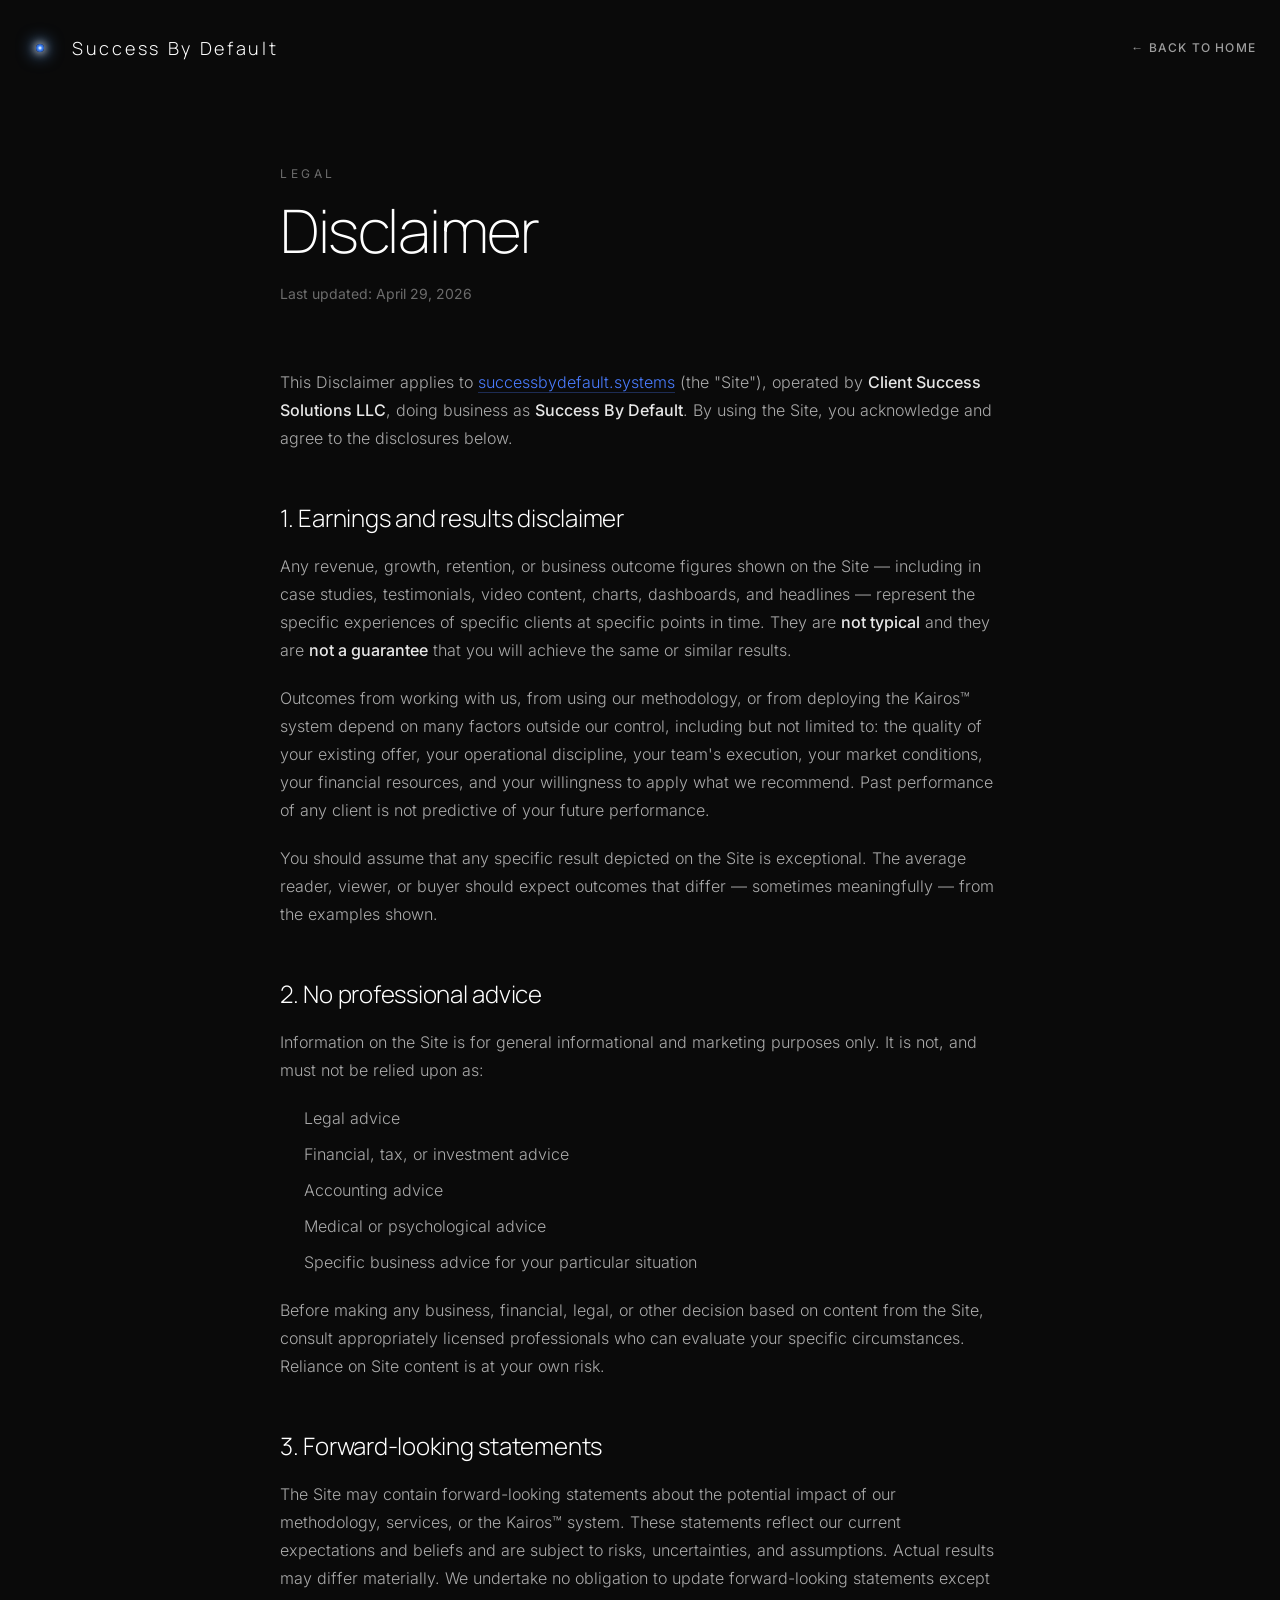
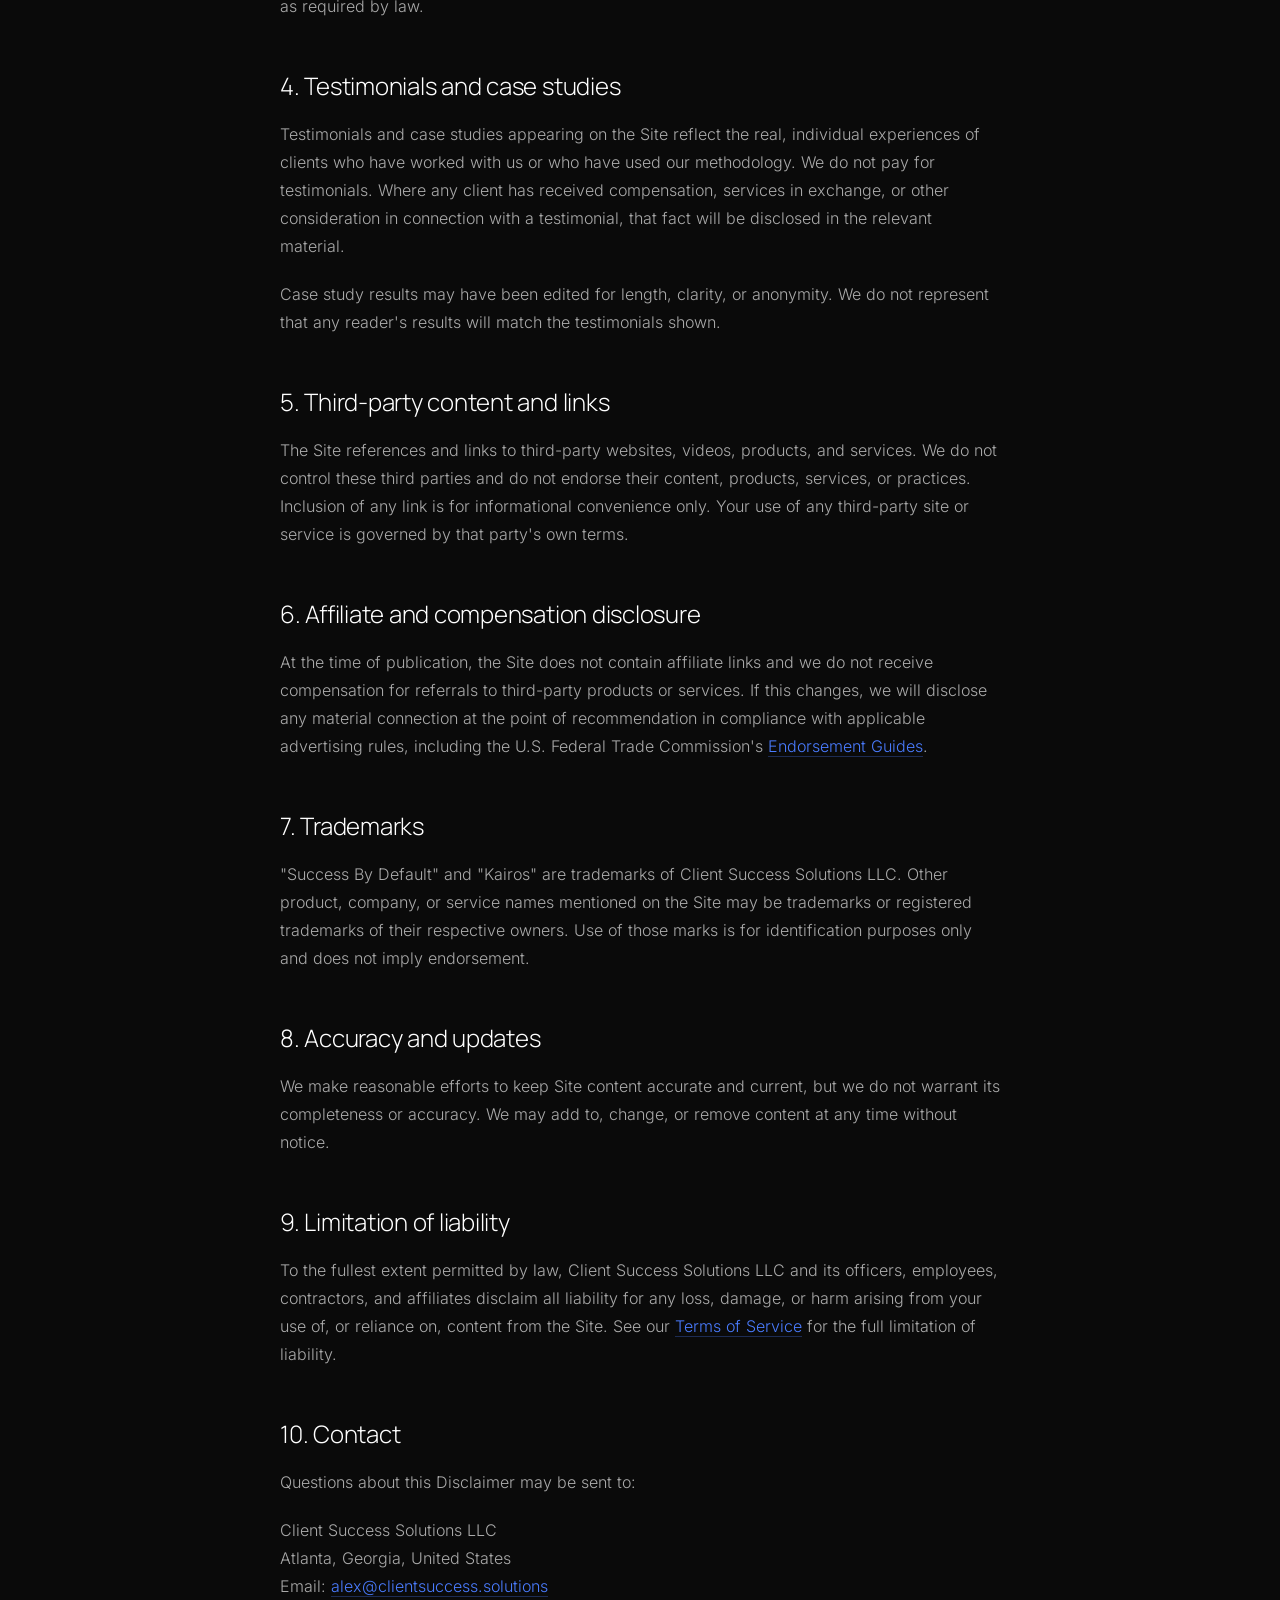
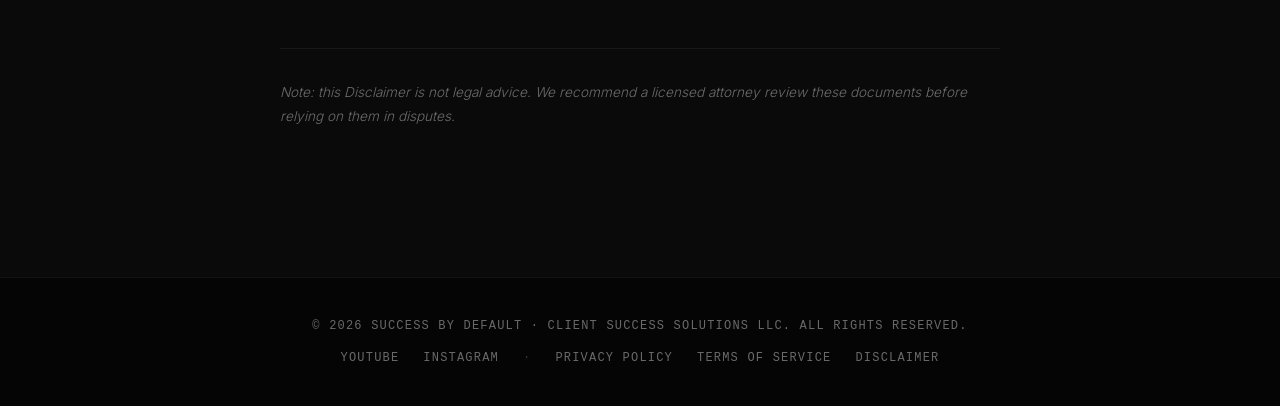
==== disclaimer.html @ 27677608 "Initial deploy: optimized static bundle for successbydefault.systems - Compiled Tailwind CSS (42KB m" ====
<!DOCTYPE html>
<html lang="en">
<head>
  <meta charset="UTF-8">
  <meta name="viewport" content="width=device-width, initial-scale=1.0">
  <title>Disclaimer | Success By Default</title>
  <meta name="description" content="Earnings, results, and content disclaimer for successbydefault.systems and Client Success Solutions LLC.">
  <meta name="author" content="Alex Kerr">

  <link rel="icon" type="image/svg+xml" href="/favicon.svg">
  <link rel="apple-touch-icon" href="/apple-touch-icon.png">
  <link rel="canonical" href="https://successbydefault.systems/disclaimer">

  <link rel="stylesheet" href="/styles.css">
  <link rel="stylesheet" href="/fonts.css">

  <style>
    body { font-family: 'Inter', sans-serif; background-color: #0A0A0A; }
    .font-manrope { font-family: 'Manrope', sans-serif; }
    .font-inter { font-family: 'Inter', sans-serif; }
    html { scroll-behavior: smooth; }
    ::-webkit-scrollbar { width: 6px; }
    ::-webkit-scrollbar-track { background: #0A0A0A; }
    ::-webkit-scrollbar-thumb { background: rgba(255, 255, 255, 0.1); border-radius: 10px; }
    .legal-prose h2 { font-family: 'Manrope', sans-serif; font-weight: 300; color: #ffffff; font-size: 1.5rem; margin-top: 3rem; margin-bottom: 1rem; letter-spacing: -0.01em; }
    .legal-prose h3 { font-family: 'Manrope', sans-serif; font-weight: 400; color: rgba(255,255,255,0.9); font-size: 1.05rem; margin-top: 2rem; margin-bottom: 0.5rem; }
    .legal-prose p { color: rgba(255,255,255,0.65); line-height: 1.75; margin-bottom: 1.25rem; font-weight: 300; }
    .legal-prose ul { color: rgba(255,255,255,0.65); line-height: 1.75; margin-bottom: 1.25rem; padding-left: 1.5rem; font-weight: 300; }
    .legal-prose li { margin-bottom: 0.5rem; }
    .legal-prose a { color: #4A7CFF; text-decoration: none; border-bottom: 1px solid rgba(74,124,255,0.3); transition: border-color 0.2s; }
    .legal-prose a:hover { border-bottom-color: #4A7CFF; }
    .legal-prose strong { color: rgba(255,255,255,0.9); font-weight: 500; }
  </style>
</head>
<body class="bg-[#0A0A0A] text-white">

  <nav class="z-50 w-full max-w-7xl mx-auto pt-8 px-6 pb-4 relative flex items-center justify-between">
    <div class="flex-1">
      <a href="/" class="inline-flex items-center gap-4 cursor-pointer group">
        <div class="relative w-8 h-8 flex items-center justify-center">
          <div class="w-2 h-2 rounded-full" style="background: radial-gradient(circle at center, #ffffff 0%, #bfdbfe 15%, #3b82f6 40%, #1e3a8a 100%); box-shadow: 0 0 8px 1px rgba(255,255,255,0.8), 0 0 16px 4px rgba(96,165,250,0.6);"></div>
        </div>
        <span class="font-manrope font-light text-lg tracking-[0.15em] text-white">Success By Default</span>
      </a>
    </div>
    <div class="flex-1 flex justify-end">
      <a href="/" class="text-xs uppercase tracking-widest text-white/60 hover:text-white transition-colors font-medium">← Back to home</a>
    </div>
  </nav>

  <main class="max-w-3xl mx-auto px-6 pt-20 pb-32">

    <div class="mb-16">
      <span class="text-xs font-inter uppercase tracking-[0.3em] text-white/40">Legal</span>
      <h1 class="font-manrope font-extralight text-5xl md:text-6xl text-white tracking-tight mt-4 mb-6">Disclaimer</h1>
      <p class="text-sm text-white/40 font-inter">Last updated: April 29, 2026</p>
    </div>

    <div class="legal-prose">

      <p>This Disclaimer applies to <a href="https://successbydefault.systems">successbydefault.systems</a> (the "Site"), operated by <strong>Client Success Solutions LLC</strong>, doing business as <strong>Success By Default</strong>. By using the Site, you acknowledge and agree to the disclosures below.</p>

      <h2>1. Earnings and results disclaimer</h2>
      <p>Any revenue, growth, retention, or business outcome figures shown on the Site — including in case studies, testimonials, video content, charts, dashboards, and headlines — represent the specific experiences of specific clients at specific points in time. They are <strong>not typical</strong> and they are <strong>not a guarantee</strong> that you will achieve the same or similar results.</p>
      <p>Outcomes from working with us, from using our methodology, or from deploying the Kairos™ system depend on many factors outside our control, including but not limited to: the quality of your existing offer, your operational discipline, your team's execution, your market conditions, your financial resources, and your willingness to apply what we recommend. Past performance of any client is not predictive of your future performance.</p>
      <p>You should assume that any specific result depicted on the Site is exceptional. The average reader, viewer, or buyer should expect outcomes that differ — sometimes meaningfully — from the examples shown.</p>

      <h2>2. No professional advice</h2>
      <p>Information on the Site is for general informational and marketing purposes only. It is not, and must not be relied upon as:</p>
      <ul>
        <li>Legal advice</li>
        <li>Financial, tax, or investment advice</li>
        <li>Accounting advice</li>
        <li>Medical or psychological advice</li>
        <li>Specific business advice for your particular situation</li>
      </ul>
      <p>Before making any business, financial, legal, or other decision based on content from the Site, consult appropriately licensed professionals who can evaluate your specific circumstances. Reliance on Site content is at your own risk.</p>

      <h2>3. Forward-looking statements</h2>
      <p>The Site may contain forward-looking statements about the potential impact of our methodology, services, or the Kairos™ system. These statements reflect our current expectations and beliefs and are subject to risks, uncertainties, and assumptions. Actual results may differ materially. We undertake no obligation to update forward-looking statements except as required by law.</p>

      <h2>4. Testimonials and case studies</h2>
      <p>Testimonials and case studies appearing on the Site reflect the real, individual experiences of clients who have worked with us or who have used our methodology. We do not pay for testimonials. Where any client has received compensation, services in exchange, or other consideration in connection with a testimonial, that fact will be disclosed in the relevant material.</p>
      <p>Case study results may have been edited for length, clarity, or anonymity. We do not represent that any reader's results will match the testimonials shown.</p>

      <h2>5. Third-party content and links</h2>
      <p>The Site references and links to third-party websites, videos, products, and services. We do not control these third parties and do not endorse their content, products, services, or practices. Inclusion of any link is for informational convenience only. Your use of any third-party site or service is governed by that party's own terms.</p>

      <h2>6. Affiliate and compensation disclosure</h2>
      <p>At the time of publication, the Site does not contain affiliate links and we do not receive compensation for referrals to third-party products or services. If this changes, we will disclose any material connection at the point of recommendation in compliance with applicable advertising rules, including the U.S. Federal Trade Commission's <a href="https://www.ftc.gov/business-guidance/resources/disclosures-101-social-media-influencers" target="_blank" rel="noopener">Endorsement Guides</a>.</p>

      <h2>7. Trademarks</h2>
      <p>"Success By Default" and "Kairos" are trademarks of Client Success Solutions LLC. Other product, company, or service names mentioned on the Site may be trademarks or registered trademarks of their respective owners. Use of those marks is for identification purposes only and does not imply endorsement.</p>

      <h2>8. Accuracy and updates</h2>
      <p>We make reasonable efforts to keep Site content accurate and current, but we do not warrant its completeness or accuracy. We may add to, change, or remove content at any time without notice.</p>

      <h2>9. Limitation of liability</h2>
      <p>To the fullest extent permitted by law, Client Success Solutions LLC and its officers, employees, contractors, and affiliates disclaim all liability for any loss, damage, or harm arising from your use of, or reliance on, content from the Site. See our <a href="/terms">Terms of Service</a> for the full limitation of liability.</p>

      <h2>10. Contact</h2>
      <p>Questions about this Disclaimer may be sent to:</p>
      <p>Client Success Solutions LLC<br>
      Atlanta, Georgia, United States<br>
      Email: <a href="mailto:alex@clientsuccess.solutions">alex@clientsuccess.solutions</a></p>

      <p style="margin-top:3rem; padding-top:2rem; border-top:1px solid rgba(255,255,255,0.06); font-size:0.85rem; color:rgba(255,255,255,0.4);"><em>Note: this Disclaimer is not legal advice. We recommend a licensed attorney review these documents before relying on them in disputes.</em></p>

    </div>
  </main>

  <footer class="border-t border-white/5 bg-[#050505] py-10 relative z-10">
    <div class="max-w-7xl mx-auto px-6 flex flex-col items-center gap-4 text-xs text-white/40 font-mono tracking-widest uppercase text-center">
      <div>© 2026 Success By Default · Client Success Solutions LLC. All rights reserved.</div>
      <div class="flex items-center gap-6">
        <a href="https://www.youtube.com/@SuccessByDefault" target="_blank" class="hover:text-white transition-colors">YouTube</a>
        <a href="https://www.instagram.com/alexwkerr" target="_blank" class="hover:text-white transition-colors">Instagram</a>
        <span class="text-white/20">·</span>
        <a href="/privacy" class="hover:text-white transition-colors">Privacy Policy</a>
        <a href="/terms" class="hover:text-white transition-colors">Terms of Service</a>
        <a href="/disclaimer" class="hover:text-white transition-colors">Disclaimer</a>
      </div>
    </div>
  </footer>

</body>
</html>
---- styles.css ----
*,:after,:before{--tw-border-spacing-x:0;--tw-border-spacing-y:0;--tw-translate-x:0;--tw-translate-y:0;--tw-rotate:0;--tw-skew-x:0;--tw-skew-y:0;--tw-scale-x:1;--tw-scale-y:1;--tw-pan-x: ;--tw-pan-y: ;--tw-pinch-zoom: ;--tw-scroll-snap-strictness:proximity;--tw-gradient-from-position: ;--tw-gradient-via-position: ;--tw-gradient-to-position: ;--tw-ordinal: ;--tw-slashed-zero: ;--tw-numeric-figure: ;--tw-numeric-spacing: ;--tw-numeric-fraction: ;--tw-ring-inset: ;--tw-ring-offset-width:0px;--tw-ring-offset-color:#fff;--tw-ring-color:rgba(59,130,246,.5);--tw-ring-offset-shadow:0 0 #0000;--tw-ring-shadow:0 0 #0000;--tw-shadow:0 0 #0000;--tw-shadow-colored:0 0 #0000;--tw-blur: ;--tw-brightness: ;--tw-contrast: ;--tw-grayscale: ;--tw-hue-rotate: ;--tw-invert: ;--tw-saturate: ;--tw-sepia: ;--tw-drop-shadow: ;--tw-backdrop-blur: ;--tw-backdrop-brightness: ;--tw-backdrop-contrast: ;--tw-backdrop-grayscale: ;--tw-backdrop-hue-rotate: ;--tw-backdrop-invert: ;--tw-backdrop-opacity: ;--tw-backdrop-saturate: ;--tw-backdrop-sepia: ;--tw-contain-size: ;--tw-contain-layout: ;--tw-contain-paint: ;--tw-contain-style: }::backdrop{--tw-border-spacing-x:0;--tw-border-spacing-y:0;--tw-translate-x:0;--tw-translate-y:0;--tw-rotate:0;--tw-skew-x:0;--tw-skew-y:0;--tw-scale-x:1;--tw-scale-y:1;--tw-pan-x: ;--tw-pan-y: ;--tw-pinch-zoom: ;--tw-scroll-snap-strictness:proximity;--tw-gradient-from-position: ;--tw-gradient-via-position: ;--tw-gradient-to-position: ;--tw-ordinal: ;--tw-slashed-zero: ;--tw-numeric-figure: ;--tw-numeric-spacing: ;--tw-numeric-fraction: ;--tw-ring-inset: ;--tw-ring-offset-width:0px;--tw-ring-offset-color:#fff;--tw-ring-color:rgba(59,130,246,.5);--tw-ring-offset-shadow:0 0 #0000;--tw-ring-shadow:0 0 #0000;--tw-shadow:0 0 #0000;--tw-shadow-colored:0 0 #0000;--tw-blur: ;--tw-brightness: ;--tw-contrast: ;--tw-grayscale: ;--tw-hue-rotate: ;--tw-invert: ;--tw-saturate: ;--tw-sepia: ;--tw-drop-shadow: ;--tw-backdrop-blur: ;--tw-backdrop-brightness: ;--tw-backdrop-contrast: ;--tw-backdrop-grayscale: ;--tw-backdrop-hue-rotate: ;--tw-backdrop-invert: ;--tw-backdrop-opacity: ;--tw-backdrop-saturate: ;--tw-backdrop-sepia: ;--tw-contain-size: ;--tw-contain-layout: ;--tw-contain-paint: ;--tw-contain-style: }/*! tailwindcss v3.4.17 | MIT License | https://tailwindcss.com*/*,:after,:before{box-sizing:border-box;border:0 solid #e5e7eb}:after,:before{--tw-content:""}:host,html{line-height:1.5;-webkit-text-size-adjust:100%;-moz-tab-size:4;-o-tab-size:4;tab-size:4;font-family:ui-sans-serif,system-ui,sans-serif,Apple Color Emoji,Segoe UI Emoji,Segoe UI Symbol,Noto Color Emoji;font-feature-settings:normal;font-variation-settings:normal;-webkit-tap-highlight-color:transparent}body{margin:0;line-height:inherit}hr{height:0;color:inherit;border-top-width:1px}abbr:where([title]){-webkit-text-decoration:underline dotted;text-decoration:underline dotted}h1,h2,h3,h4,h5,h6{font-size:inherit;font-weight:inherit}a{color:inherit;text-decoration:inherit}b,strong{font-weight:bolder}code,kbd,pre,samp{font-family:JetBrains Mono,ui-monospace,SFMono-Regular,Menlo,monospace;font-feature-settings:normal;font-variation-settings:normal;font-size:1em}small{font-size:80%}sub,sup{font-size:75%;line-height:0;position:relative;vertical-align:baseline}sub{bottom:-.25em}sup{top:-.5em}table{text-indent:0;border-color:inherit;border-collapse:collapse}button,input,optgroup,select,textarea{font-family:inherit;font-feature-settings:inherit;font-variation-settings:inherit;font-size:100%;font-weight:inherit;line-height:inherit;letter-spacing:inherit;color:inherit;margin:0;padding:0}button,select{text-transform:none}button,input:where([type=button]),input:where([type=reset]),input:where([type=submit]){-webkit-appearance:button;background-color:transparent;background-image:none}:-moz-focusring{outline:auto}:-moz-ui-invalid{box-shadow:none}progress{vertical-align:baseline}::-webkit-inner-spin-button,::-webkit-outer-spin-button{height:auto}[type=search]{-webkit-appearance:textfield;outline-offset:-2px}::-webkit-search-decoration{-webkit-appearance:none}::-webkit-file-upload-button{-webkit-appearance:button;font:inherit}summary{display:list-item}blockquote,dd,dl,figure,h1,h2,h3,h4,h5,h6,hr,p,pre{margin:0}fieldset{margin:0}fieldset,legend{padding:0}menu,ol,ul{list-style:none;margin:0;padding:0}dialog{padding:0}textarea{resize:vertical}input::-moz-placeholder,textarea::-moz-placeholder{opacity:1;color:#9ca3af}input::placeholder,textarea::placeholder{opacity:1;color:#9ca3af}[role=button],button{cursor:pointer}:disabled{cursor:default}audio,canvas,embed,iframe,img,object,svg,video{display:block;vertical-align:middle}img,video{max-width:100%;height:auto}[hidden]:where(:not([hidden=until-found])){display:none}.container{width:100%}@media (min-width:640px){.container{max-width:640px}}@media (min-width:768px){.container{max-width:768px}}@media (min-width:1024px){.container{max-width:1024px}}@media (min-width:1280px){.container{max-width:1280px}}@media (min-width:1536px){.container{max-width:1536px}}.pointer-events-none{pointer-events:none}.pointer-events-auto{pointer-events:auto}.visible{visibility:visible}.fixed{position:fixed}.absolute{position:absolute}.relative{position:relative}.-inset-0\.5{inset:-.125rem}.-inset-1{inset:-.25rem}.inset-0{inset:0}.inset-x-0{left:0;right:0}.-bottom-4{bottom:-1rem}.-right-4{right:-1rem}.-top-4{top:-1rem}.bottom-0{bottom:0}.bottom-6{bottom:1.5rem}.left-0{left:0}.left-1\/2{left:50%}.right-0{right:0}.right-1\/4{right:25%}.top-0{top:0}.top-1\/2{top:50%}.z-0{z-index:0}.z-10{z-index:10}.z-30{z-index:30}.z-50{z-index:50}.z-\[1\]{z-index:1}.-mx-4{margin-left:-1rem;margin-right:-1rem}.mx-auto{margin-left:auto;margin-right:auto}.mb-1{margin-bottom:.25rem}.mb-10{margin-bottom:2.5rem}.mb-12{margin-bottom:3rem}.mb-16{margin-bottom:4rem}.mb-2{margin-bottom:.5rem}.mb-20{margin-bottom:5rem}.mb-24{margin-bottom:6rem}.mb-3{margin-bottom:.75rem}.mb-32{margin-bottom:8rem}.mb-4{margin-bottom:1rem}.mb-6{margin-bottom:1.5rem}.mb-8{margin-bottom:2rem}.mb-\[2px\]{margin-bottom:2px}.ml-3{margin-left:.75rem}.mt-1{margin-top:.25rem}.mt-14{margin-top:3.5rem}.mt-2{margin-top:.5rem}.mt-3{margin-top:.75rem}.mt-32{margin-top:8rem}.mt-4{margin-top:1rem}.mt-6{margin-top:1.5rem}.mt-auto{margin-top:auto}.block{display:block}.inline-block{display:inline-block}.flex{display:flex}.inline-flex{display:inline-flex}.grid{display:grid}.hidden{display:none}.aspect-\[4\/5\]{aspect-ratio:4/5}.aspect-video{aspect-ratio:16/9}.h-1\.5{height:.375rem}.h-10{height:2.5rem}.h-12{height:3rem}.h-14{height:3.5rem}.h-2{height:.5rem}.h-24{height:6rem}.h-64{height:16rem}.h-7{height:1.75rem}.h-8{height:2rem}.h-\[300px\]{height:300px}.h-\[500px\]{height:500px}.h-auto{height:auto}.h-full{height:100%}.h-max{height:-moz-max-content;height:max-content}.h-px{height:1px}.min-h-\[140px\]{min-height:140px}.min-h-\[300px\]{min-height:300px}.min-h-screen{min-height:100vh}.w-1{width:.25rem}.w-1\.5{width:.375rem}.w-10{width:2.5rem}.w-12{width:3rem}.w-2{width:.5rem}.w-24{width:6rem}.w-64{width:16rem}.w-7{width:1.75rem}.w-8{width:2rem}.w-\[300px\]{width:300px}.w-fit{width:-moz-fit-content;width:fit-content}.w-full{width:100%}.w-max{width:-moz-max-content;width:max-content}.min-w-\[85\%\]{min-width:85%}.max-w-2xl{max-width:42rem}.max-w-3xl{max-width:48rem}.max-w-4xl{max-width:56rem}.max-w-5xl{max-width:64rem}.max-w-6xl{max-width:72rem}.max-w-7xl{max-width:80rem}.max-w-sm{max-width:24rem}.max-w-xl{max-width:36rem}.flex-1{flex:1 1 0%}.shrink-0{flex-shrink:0}.-translate-x-1\/2{--tw-translate-x:-50%}.-translate-x-1\/2,.-translate-y-1\/2{transform:translate(var(--tw-translate-x),var(--tw-translate-y)) rotate(var(--tw-rotate)) skewX(var(--tw-skew-x)) skewY(var(--tw-skew-y)) scaleX(var(--tw-scale-x)) scaleY(var(--tw-scale-y))}.-translate-y-1\/2{--tw-translate-y:-50%}.translate-x-0\.5{--tw-translate-x:0.125rem}.translate-x-0\.5,.translate-y-0{transform:translate(var(--tw-translate-x),var(--tw-translate-y)) rotate(var(--tw-rotate)) skewX(var(--tw-skew-x)) skewY(var(--tw-skew-y)) scaleX(var(--tw-scale-x)) scaleY(var(--tw-scale-y))}.translate-y-0{--tw-translate-y:0px}.translate-y-4{--tw-translate-y:1rem}.transform,.translate-y-4{transform:translate(var(--tw-translate-x),var(--tw-translate-y)) rotate(var(--tw-rotate)) skewX(var(--tw-skew-x)) skewY(var(--tw-skew-y)) scaleX(var(--tw-scale-x)) scaleY(var(--tw-scale-y))}@keyframes pulse{50%{opacity:.5}}.animate-pulse{animation:pulse 2s cubic-bezier(.4,0,.6,1) infinite}.cursor-default{cursor:default}.cursor-pointer{cursor:pointer}.snap-x{scroll-snap-type:x var(--tw-scroll-snap-strictness)}.snap-mandatory{--tw-scroll-snap-strictness:mandatory}.snap-center{scroll-snap-align:center}.grid-cols-1{grid-template-columns:repeat(1,minmax(0,1fr))}.grid-cols-2{grid-template-columns:repeat(2,minmax(0,1fr))}.flex-col{flex-direction:column}.flex-wrap{flex-wrap:wrap}.items-start{align-items:flex-start}.items-end{align-items:flex-end}.items-center{align-items:center}.items-baseline{align-items:baseline}.items-stretch{align-items:stretch}.justify-end{justify-content:flex-end}.justify-center{justify-content:center}.justify-between{justify-content:space-between}.gap-1{gap:.25rem}.gap-12{gap:3rem}.gap-2{gap:.5rem}.gap-3{gap:.75rem}.gap-4{gap:1rem}.gap-6{gap:1.5rem}.gap-8{gap:2rem}.gap-x-12{-moz-column-gap:3rem;column-gap:3rem}.gap-x-24{-moz-column-gap:6rem;column-gap:6rem}.gap-x-6{-moz-column-gap:1.5rem;column-gap:1.5rem}.gap-y-10{row-gap:2.5rem}.gap-y-20{row-gap:5rem}.gap-y-8{row-gap:2rem}.space-y-3>:not([hidden])~:not([hidden]){--tw-space-y-reverse:0;margin-top:calc(.75rem*(1 - var(--tw-space-y-reverse)));margin-bottom:calc(.75rem*var(--tw-space-y-reverse))}.space-y-6>:not([hidden])~:not([hidden]){--tw-space-y-reverse:0;margin-top:calc(1.5rem*(1 - var(--tw-space-y-reverse)));margin-bottom:calc(1.5rem*var(--tw-space-y-reverse))}.overflow-hidden{overflow:hidden}.overflow-x-auto{overflow-x:auto}.overflow-y-auto{overflow-y:auto}.overflow-x-hidden{overflow-x:hidden}.whitespace-nowrap{white-space:nowrap}.rounded{border-radius:.25rem}.rounded-2xl{border-radius:1rem}.rounded-3xl,.rounded-\[1\.5rem\]{border-radius:1.5rem}.rounded-\[2rem\]{border-radius:2rem}.rounded-full{border-radius:9999px}.rounded-lg{border-radius:.5rem}.rounded-xl{border-radius:.75rem}.border{border-width:1px}.border-b{border-bottom-width:1px}.border-r{border-right-width:1px}.border-t{border-top-width:1px}.border-\[\#4A7CFF\]\/20{border-color:rgba(74,124,255,.2)}.border-\[\#4A7CFF\]\/30{border-color:rgba(74,124,255,.3)}.border-\[\#4A7CFF\]\/40{border-color:rgba(74,124,255,.4)}.border-\[\#4A7CFF\]\/50{border-color:rgba(74,124,255,.5)}.border-amber-500\/30{border-color:rgba(245,158,11,.3)}.border-black\/50{border-color:rgba(0,0,0,.5)}.border-blue-500\/20{border-color:rgba(59,130,246,.2)}.border-emerald-400\/20{border-color:rgba(52,211,153,.2)}.border-emerald-500\/20{border-color:rgba(16,185,129,.2)}.border-pink-500\/20{border-color:rgba(236,72,153,.2)}.border-red-500\/20{border-color:rgba(239,68,68,.2)}.border-white\/10{border-color:hsla(0,0%,100%,.1)}.border-white\/20{border-color:hsla(0,0%,100%,.2)}.border-white\/5,.border-white\/\[0\.05\]{border-color:hsla(0,0%,100%,.05)}.border-white\/\[0\.06\]{border-color:hsla(0,0%,100%,.06)}.border-white\/\[0\.08\]{border-color:hsla(0,0%,100%,.08)}.bg-\[\#050505\]{--tw-bg-opacity:1;background-color:rgb(5 5 5/var(--tw-bg-opacity,1))}.bg-\[\#0A0A0A\]{--tw-bg-opacity:1;background-color:rgb(10 10 10/var(--tw-bg-opacity,1))}.bg-\[\#0A0A0A\]\/50{background-color:hsla(0,0%,4%,.5)}.bg-\[\#0A0A0B\]{--tw-bg-opacity:1;background-color:rgb(10 10 11/var(--tw-bg-opacity,1))}.bg-\[\#4A7CFF\]{--tw-bg-opacity:1;background-color:rgb(74 124 255/var(--tw-bg-opacity,1))}.bg-\[\#4A7CFF\]\/10{background-color:rgba(74,124,255,.1)}.bg-\[\#4A7CFF\]\/5{background-color:rgba(74,124,255,.05)}.bg-amber-400{--tw-bg-opacity:1;background-color:rgb(251 191 36/var(--tw-bg-opacity,1))}.bg-amber-500{--tw-bg-opacity:1;background-color:rgb(245 158 11/var(--tw-bg-opacity,1))}.bg-amber-500\/10{background-color:rgba(245,158,11,.1)}.bg-black\/40{background-color:rgba(0,0,0,.4)}.bg-black\/50{background-color:rgba(0,0,0,.5)}.bg-black\/70{background-color:rgba(0,0,0,.7)}.bg-blue-500{--tw-bg-opacity:1;background-color:rgb(59 130 246/var(--tw-bg-opacity,1))}.bg-blue-500\/10{background-color:rgba(59,130,246,.1)}.bg-emerald-400\/10{background-color:rgba(52,211,153,.1)}.bg-emerald-500{--tw-bg-opacity:1;background-color:rgb(16 185 129/var(--tw-bg-opacity,1))}.bg-emerald-500\/10{background-color:rgba(16,185,129,.1)}.bg-emerald-500\/20{background-color:rgba(16,185,129,.2)}.bg-emerald-500\/5{background-color:rgba(16,185,129,.05)}.bg-pink-500{--tw-bg-opacity:1;background-color:rgb(236 72 153/var(--tw-bg-opacity,1))}.bg-pink-500\/10{background-color:rgba(236,72,153,.1)}.bg-pink-500\/20{background-color:rgba(236,72,153,.2)}.bg-pink-500\/5{background-color:rgba(236,72,153,.05)}.bg-purple-500\/10{background-color:rgba(168,85,247,.1)}.bg-red-500{--tw-bg-opacity:1;background-color:rgb(239 68 68/var(--tw-bg-opacity,1))}.bg-red-500\/10{background-color:rgba(239,68,68,.1)}.bg-red-500\/20{background-color:rgba(239,68,68,.2)}.bg-red-500\/5{background-color:rgba(239,68,68,.05)}.bg-white{--tw-bg-opacity:1;background-color:rgb(255 255 255/var(--tw-bg-opacity,1))}.bg-white\/10{background-color:hsla(0,0%,100%,.1)}.bg-white\/20{background-color:hsla(0,0%,100%,.2)}.bg-white\/5{background-color:hsla(0,0%,100%,.05)}.bg-white\/\[0\.02\]{background-color:hsla(0,0%,100%,.02)}.bg-\[radial-gradient\(ellipse_at_top_right\2c rgba\(239\2c 68\2c 68\2c 0\.15\)\2c transparent_70\%\)\]{background-image:radial-gradient(ellipse at top right,rgba(239,68,68,.15),transparent 70%)}.bg-gradient-to-b{background-image:linear-gradient(to bottom,var(--tw-gradient-stops))}.bg-gradient-to-br{background-image:linear-gradient(to bottom right,var(--tw-gradient-stops))}.bg-gradient-to-r{background-image:linear-gradient(to right,var(--tw-gradient-stops))}.from-\[\#0A0A0A\]{--tw-gradient-from:#0a0a0a var(--tw-gradient-from-position);--tw-gradient-to:hsla(0,0%,4%,0) var(--tw-gradient-to-position);--tw-gradient-stops:var(--tw-gradient-from),var(--tw-gradient-to)}.from-\[\#111\]{--tw-gradient-from:#111 var(--tw-gradient-from-position);--tw-gradient-to:hsla(0,0%,7%,0) var(--tw-gradient-to-position);--tw-gradient-stops:var(--tw-gradient-from),var(--tw-gradient-to)}.from-\[\#4A7CFF\]{--tw-gradient-from:#4a7cff var(--tw-gradient-from-position);--tw-gradient-to:rgba(74,124,255,0) var(--tw-gradient-to-position);--tw-gradient-stops:var(--tw-gradient-from),var(--tw-gradient-to)}.from-\[\#4A7CFF\]\/10{--tw-gradient-from:rgba(74,124,255,.1) var(--tw-gradient-from-position);--tw-gradient-to:rgba(74,124,255,0) var(--tw-gradient-to-position);--tw-gradient-stops:var(--tw-gradient-from),var(--tw-gradient-to)}.from-\[\#4A7CFF\]\/40{--tw-gradient-from:rgba(74,124,255,.4) var(--tw-gradient-from-position);--tw-gradient-to:rgba(74,124,255,0) var(--tw-gradient-to-position);--tw-gradient-stops:var(--tw-gradient-from),var(--tw-gradient-to)}.from-amber-600{--tw-gradient-from:#d97706 var(--tw-gradient-from-position);--tw-gradient-to:rgba(217,119,6,0) var(--tw-gradient-to-position);--tw-gradient-stops:var(--tw-gradient-from),var(--tw-gradient-to)}.from-blue-600{--tw-gradient-from:#2563eb var(--tw-gradient-from-position);--tw-gradient-to:rgba(37,99,235,0) var(--tw-gradient-to-position);--tw-gradient-stops:var(--tw-gradient-from),var(--tw-gradient-to)}.from-emerald-500\/10{--tw-gradient-from:rgba(16,185,129,.1) var(--tw-gradient-from-position);--tw-gradient-to:rgba(16,185,129,0) var(--tw-gradient-to-position);--tw-gradient-stops:var(--tw-gradient-from),var(--tw-gradient-to)}.from-emerald-600{--tw-gradient-from:#059669 var(--tw-gradient-from-position);--tw-gradient-to:rgba(5,150,105,0) var(--tw-gradient-to-position);--tw-gradient-stops:var(--tw-gradient-from),var(--tw-gradient-to)}.from-pink-500\/10{--tw-gradient-from:rgba(236,72,153,.1) var(--tw-gradient-from-position);--tw-gradient-to:rgba(236,72,153,0) var(--tw-gradient-to-position);--tw-gradient-stops:var(--tw-gradient-from),var(--tw-gradient-to)}.from-red-600{--tw-gradient-from:#dc2626 var(--tw-gradient-from-position);--tw-gradient-to:rgba(220,38,38,0) var(--tw-gradient-to-position);--tw-gradient-stops:var(--tw-gradient-from),var(--tw-gradient-to)}.from-transparent{--tw-gradient-from:transparent var(--tw-gradient-from-position);--tw-gradient-to:transparent var(--tw-gradient-to-position);--tw-gradient-stops:var(--tw-gradient-from),var(--tw-gradient-to)}.from-white{--tw-gradient-from:#fff var(--tw-gradient-from-position);--tw-gradient-to:hsla(0,0%,100%,0) var(--tw-gradient-to-position);--tw-gradient-stops:var(--tw-gradient-from),var(--tw-gradient-to)}.from-white\/10{--tw-gradient-from:hsla(0,0%,100%,.1) var(--tw-gradient-from-position);--tw-gradient-to:hsla(0,0%,100%,0) var(--tw-gradient-to-position);--tw-gradient-stops:var(--tw-gradient-from),var(--tw-gradient-to)}.from-white\/20{--tw-gradient-from:hsla(0,0%,100%,.2) var(--tw-gradient-from-position);--tw-gradient-to:hsla(0,0%,100%,0) var(--tw-gradient-to-position);--tw-gradient-stops:var(--tw-gradient-from),var(--tw-gradient-to)}.from-white\/\[0\.05\]{--tw-gradient-from:hsla(0,0%,100%,.05) var(--tw-gradient-from-position);--tw-gradient-to:hsla(0,0%,100%,0) var(--tw-gradient-to-position);--tw-gradient-stops:var(--tw-gradient-from),var(--tw-gradient-to)}.via-\[\#4A7CFF\]\/30{--tw-gradient-to:rgba(74,124,255,0) var(--tw-gradient-to-position);--tw-gradient-stops:var(--tw-gradient-from),rgba(74,124,255,.3) var(--tw-gradient-via-position),var(--tw-gradient-to)}.via-\[\#4A7CFF\]\/50{--tw-gradient-to:rgba(74,124,255,0) var(--tw-gradient-to-position);--tw-gradient-stops:var(--tw-gradient-from),rgba(74,124,255,.5) var(--tw-gradient-via-position),var(--tw-gradient-to)}.via-emerald-500\/50{--tw-gradient-to:rgba(16,185,129,0) var(--tw-gradient-to-position);--tw-gradient-stops:var(--tw-gradient-from),rgba(16,185,129,.5) var(--tw-gradient-via-position),var(--tw-gradient-to)}.via-white\/40{--tw-gradient-to:hsla(0,0%,100%,0) var(--tw-gradient-to-position);--tw-gradient-stops:var(--tw-gradient-from),hsla(0,0%,100%,.4) var(--tw-gradient-via-position),var(--tw-gradient-to)}.to-\[\#050505\]{--tw-gradient-to:#050505 var(--tw-gradient-to-position)}.to-\[\#111\]{--tw-gradient-to:#111 var(--tw-gradient-to-position)}.to-\[\#4A7CFF\]\/40{--tw-gradient-to:rgba(74,124,255,.4) var(--tw-gradient-to-position)}.to-\[\#4A7CFF\]\/5{--tw-gradient-to:rgba(74,124,255,.05) var(--tw-gradient-to-position)}.to-amber-400{--tw-gradient-to:#fbbf24 var(--tw-gradient-to-position)}.to-blue-400{--tw-gradient-to:#60a5fa var(--tw-gradient-to-position)}.to-emerald-400{--tw-gradient-to:#34d399 var(--tw-gradient-to-position)}.to-purple-600{--tw-gradient-to:#9333ea var(--tw-gradient-to-position)}.to-red-500{--tw-gradient-to:#ef4444 var(--tw-gradient-to-position)}.to-transparent{--tw-gradient-to:transparent var(--tw-gradient-to-position)}.to-white\/5{--tw-gradient-to:hsla(0,0%,100%,.05) var(--tw-gradient-to-position)}.to-white\/70{--tw-gradient-to:hsla(0,0%,100%,.7) var(--tw-gradient-to-position)}.to-white\/\[0\.01\]{--tw-gradient-to:hsla(0,0%,100%,.01) var(--tw-gradient-to-position)}.bg-clip-text{-webkit-background-clip:text;background-clip:text}.object-cover{-o-object-fit:cover;object-fit:cover}.object-top{-o-object-position:top;object-position:top}.p-1{padding:.25rem}.p-2{padding:.5rem}.p-3{padding:.75rem}.p-4{padding:1rem}.p-5{padding:1.25rem}.p-\[1px\]{padding:1px}.px-1{padding-left:.25rem;padding-right:.25rem}.px-1\.5{padding-left:.375rem;padding-right:.375rem}.px-10{padding-left:2.5rem;padding-right:2.5rem}.px-12{padding-left:3rem;padding-right:3rem}.px-2{padding-left:.5rem;padding-right:.5rem}.px-2\.5{padding-left:.625rem;padding-right:.625rem}.px-3{padding-left:.75rem;padding-right:.75rem}.px-4{padding-left:1rem;padding-right:1rem}.px-5{padding-left:1.25rem;padding-right:1.25rem}.px-6{padding-left:1.5rem;padding-right:1.5rem}.py-0\.5{padding-top:.125rem;padding-bottom:.125rem}.py-1\.5{padding-top:.375rem;padding-bottom:.375rem}.py-10{padding-top:2.5rem;padding-bottom:2.5rem}.py-2{padding-top:.5rem;padding-bottom:.5rem}.py-2\.5{padding-top:.625rem;padding-bottom:.625rem}.py-24{padding-top:6rem;padding-bottom:6rem}.py-3{padding-top:.75rem;padding-bottom:.75rem}.py-5{padding-top:1.25rem;padding-bottom:1.25rem}.py-6{padding-top:1.5rem;padding-bottom:1.5rem}.pb-2{padding-bottom:.5rem}.pb-20{padding-bottom:5rem}.pb-24{padding-bottom:6rem}.pb-3{padding-bottom:.75rem}.pb-32{padding-bottom:8rem}.pb-4{padding-bottom:1rem}.pl-0{padding-left:0}.pr-1{padding-right:.25rem}.pr-4{padding-right:1rem}.pt-10{padding-top:2.5rem}.pt-12{padding-top:3rem}.pt-20{padding-top:5rem}.pt-32{padding-top:8rem}.pt-8{padding-top:2rem}.text-center{text-align:center}.font-inter{font-family:Inter,sans-serif}.font-manrope{font-family:Manrope,sans-serif}.font-mono{font-family:JetBrains Mono,ui-monospace,SFMono-Regular,Menlo,monospace}.text-2xl{font-size:1.5rem;line-height:2rem}.text-3xl{font-size:1.875rem;line-height:2.25rem}.text-4xl{font-size:2.25rem;line-height:2.5rem}.text-5xl{font-size:3rem;line-height:1}.text-\[11px\]{font-size:11px}.text-base{font-size:1rem;line-height:1.5rem}.text-lg{font-size:1.125rem;line-height:1.75rem}.text-sm{font-size:.875rem;line-height:1.25rem}.text-xl{font-size:1.25rem;line-height:1.75rem}.text-xs{font-size:.75rem;line-height:1rem}.font-extralight{font-weight:200}.font-light{font-weight:300}.font-medium{font-weight:500}.font-normal{font-weight:400}.font-semibold{font-weight:600}.font-thin{font-weight:100}.uppercase{text-transform:uppercase}.leading-\[0\.95\]{line-height:.95}.leading-none{line-height:1}.leading-relaxed{line-height:1.625}.leading-snug{line-height:1.375}.tracking-\[0\.15em\]{letter-spacing:.15em}.tracking-\[0\.2em\]{letter-spacing:.2em}.tracking-\[0\.3em\]{letter-spacing:.3em}.tracking-normal{letter-spacing:0}.tracking-tight{letter-spacing:-.025em}.tracking-wide{letter-spacing:.025em}.tracking-widest{letter-spacing:.1em}.text-\[\#4A7CFF\]{--tw-text-opacity:1;color:rgb(74 124 255/var(--tw-text-opacity,1))}.text-\[\#4A7CFF\]\/60{color:rgba(74,124,255,.6)}.text-\[\#4A7CFF\]\/70{color:rgba(74,124,255,.7)}.text-amber-400{--tw-text-opacity:1;color:rgb(251 191 36/var(--tw-text-opacity,1))}.text-blue-200\/70{color:rgba(191,219,254,.7)}.text-blue-200\/80{color:rgba(191,219,254,.8)}.text-blue-400{--tw-text-opacity:1;color:rgb(96 165 250/var(--tw-text-opacity,1))}.text-emerald-300{--tw-text-opacity:1;color:rgb(110 231 183/var(--tw-text-opacity,1))}.text-emerald-300\/80{color:rgba(110,231,183,.8)}.text-emerald-400{--tw-text-opacity:1;color:rgb(52 211 153/var(--tw-text-opacity,1))}.text-emerald-400\/60{color:rgba(52,211,153,.6)}.text-emerald-50{--tw-text-opacity:1;color:rgb(236 253 245/var(--tw-text-opacity,1))}.text-neutral-400{--tw-text-opacity:1;color:rgb(163 163 163/var(--tw-text-opacity,1))}.text-pink-300{--tw-text-opacity:1;color:rgb(249 168 212/var(--tw-text-opacity,1))}.text-pink-300\/80{color:rgba(249,168,212,.8)}.text-pink-400{--tw-text-opacity:1;color:rgb(244 114 182/var(--tw-text-opacity,1))}.text-pink-400\/60{color:rgba(244,114,182,.6)}.text-pink-50{--tw-text-opacity:1;color:rgb(253 242 248/var(--tw-text-opacity,1))}.text-red-100{--tw-text-opacity:1;color:rgb(254 226 226/var(--tw-text-opacity,1))}.text-red-300{--tw-text-opacity:1;color:rgb(252 165 165/var(--tw-text-opacity,1))}.text-red-400{--tw-text-opacity:1;color:rgb(248 113 113/var(--tw-text-opacity,1))}.text-red-400\/80{color:hsla(0,91%,71%,.8)}.text-transparent{color:transparent}.text-white{--tw-text-opacity:1;color:rgb(255 255 255/var(--tw-text-opacity,1))}.text-white\/20{color:hsla(0,0%,100%,.2)}.text-white\/30{color:hsla(0,0%,100%,.3)}.text-white\/40{color:hsla(0,0%,100%,.4)}.text-white\/45{color:hsla(0,0%,100%,.45)}.text-white\/50{color:hsla(0,0%,100%,.5)}.text-white\/60{color:hsla(0,0%,100%,.6)}.text-white\/70{color:hsla(0,0%,100%,.7)}.text-white\/80{color:hsla(0,0%,100%,.8)}.text-white\/90{color:hsla(0,0%,100%,.9)}.underline{text-decoration-line:underline}.line-through{text-decoration-line:line-through}.decoration-emerald-500\/50{text-decoration-color:rgba(16,185,129,.5)}.antialiased{-webkit-font-smoothing:antialiased;-moz-osx-font-smoothing:grayscale}.opacity-0{opacity:0}.opacity-100{opacity:1}.opacity-40{opacity:.4}.opacity-70{opacity:.7}.opacity-80{opacity:.8}.opacity-90{opacity:.9}.shadow-2xl{--tw-shadow:0 25px 50px -12px rgba(0,0,0,.25);--tw-shadow-colored:0 25px 50px -12px var(--tw-shadow-color)}.shadow-2xl,.shadow-\[0_0_10px_rgba\(239\2c 68\2c 68\2c 0\.6\)\]{box-shadow:var(--tw-ring-offset-shadow,0 0 #0000),var(--tw-ring-shadow,0 0 #0000),var(--tw-shadow)}.shadow-\[0_0_10px_rgba\(239\2c 68\2c 68\2c 0\.6\)\]{--tw-shadow:0 0 10px rgba(239,68,68,.6);--tw-shadow-colored:0 0 10px var(--tw-shadow-color)}.shadow-\[0_0_15px_rgba\(245\2c 158\2c 11\2c 0\.1\)\]{--tw-shadow:0 0 15px rgba(245,158,11,.1);--tw-shadow-colored:0 0 15px var(--tw-shadow-color);box-shadow:var(--tw-ring-offset-shadow,0 0 #0000),var(--tw-ring-shadow,0 0 #0000),var(--tw-shadow)}.shadow-\[0_0_15px_rgba\(255\2c 255\2c 255\2c 0\.05\)\]{--tw-shadow:0 0 15px hsla(0,0%,100%,.05);--tw-shadow-colored:0 0 15px var(--tw-shadow-color);box-shadow:var(--tw-ring-offset-shadow,0 0 #0000),var(--tw-ring-shadow,0 0 #0000),var(--tw-shadow)}.shadow-\[0_0_15px_rgba\(74\2c 124\2c 255\2c 0\.1\)\]{--tw-shadow:0 0 15px rgba(74,124,255,.1);--tw-shadow-colored:0 0 15px var(--tw-shadow-color);box-shadow:var(--tw-ring-offset-shadow,0 0 #0000),var(--tw-ring-shadow,0 0 #0000),var(--tw-shadow)}.shadow-\[0_0_20px_rgba\(74\2c 124\2c 255\2c 0\.15\)\2c 0_0_40px_rgba\(74\2c 124\2c 255\2c 0\.05\)\]{--tw-shadow:0 0 20px rgba(74,124,255,.15),0 0 40px rgba(74,124,255,.05);--tw-shadow-colored:0 0 20px var(--tw-shadow-color),0 0 40px var(--tw-shadow-color);box-shadow:var(--tw-ring-offset-shadow,0 0 #0000),var(--tw-ring-shadow,0 0 #0000),var(--tw-shadow)}.shadow-\[0_0_30px_rgba\(0\2c 0\2c 0\2c 0\.5\)\]{--tw-shadow:0 0 30px rgba(0,0,0,.5);--tw-shadow-colored:0 0 30px var(--tw-shadow-color);box-shadow:var(--tw-ring-offset-shadow,0 0 #0000),var(--tw-ring-shadow,0 0 #0000),var(--tw-shadow)}.shadow-\[0_0_8px_rgba\(16\2c 185\2c 129\2c 0\.6\)\]{--tw-shadow:0 0 8px rgba(16,185,129,.6);--tw-shadow-colored:0 0 8px var(--tw-shadow-color);box-shadow:var(--tw-ring-offset-shadow,0 0 #0000),var(--tw-ring-shadow,0 0 #0000),var(--tw-shadow)}.shadow-\[0_0_8px_rgba\(239\2c 68\2c 68\2c 0\.6\)\]{--tw-shadow:0 0 8px rgba(239,68,68,.6);--tw-shadow-colored:0 0 8px var(--tw-shadow-color);box-shadow:var(--tw-ring-offset-shadow,0 0 #0000),var(--tw-ring-shadow,0 0 #0000),var(--tw-shadow)}.shadow-\[0_0_8px_rgba\(245\2c 158\2c 11\2c 0\.6\)\]{--tw-shadow:0 0 8px rgba(245,158,11,.6);--tw-shadow-colored:0 0 8px var(--tw-shadow-color);box-shadow:var(--tw-ring-offset-shadow,0 0 #0000),var(--tw-ring-shadow,0 0 #0000),var(--tw-shadow)}.shadow-\[0_0_8px_rgba\(255\2c 255\2c 255\2c 0\.8\)\]{--tw-shadow:0 0 8px hsla(0,0%,100%,.8);--tw-shadow-colored:0 0 8px var(--tw-shadow-color);box-shadow:var(--tw-ring-offset-shadow,0 0 #0000),var(--tw-ring-shadow,0 0 #0000),var(--tw-shadow)}.shadow-\[0_0_8px_rgba\(59\2c 130\2c 246\2c 0\.6\)\]{--tw-shadow:0 0 8px rgba(59,130,246,.6);--tw-shadow-colored:0 0 8px var(--tw-shadow-color);box-shadow:var(--tw-ring-offset-shadow,0 0 #0000),var(--tw-ring-shadow,0 0 #0000),var(--tw-shadow)}.shadow-\[0_20px_40px_-10px_rgba\(0\2c 0\2c 0\2c 0\.7\)\2c inset_0_2px_2px_rgba\(255\2c 255\2c 255\2c 0\.6\)\2c inset_0_-4px_8px_rgba\(0\2c 0\2c 0\2c 0\.3\)\2c inset_0_0_20px_rgba\(255\2c 255\2c 255\2c 0\.05\)\]{--tw-shadow:0 20px 40px -10px rgba(0,0,0,.7),inset 0 2px 2px hsla(0,0%,100%,.6),inset 0 -4px 8px rgba(0,0,0,.3),inset 0 0 20px hsla(0,0%,100%,.05);--tw-shadow-colored:0 20px 40px -10px var(--tw-shadow-color),inset 0 2px 2px var(--tw-shadow-color),inset 0 -4px 8px var(--tw-shadow-color),inset 0 0 20px var(--tw-shadow-color);box-shadow:var(--tw-ring-offset-shadow,0 0 #0000),var(--tw-ring-shadow,0 0 #0000),var(--tw-shadow)}.shadow-\[0_40px_100px_-20px_rgba\(0\2c 0\2c 0\2c 0\.7\)\]{--tw-shadow:0 40px 100px -20px rgba(0,0,0,.7);--tw-shadow-colored:0 40px 100px -20px var(--tw-shadow-color);box-shadow:var(--tw-ring-offset-shadow,0 0 #0000),var(--tw-ring-shadow,0 0 #0000),var(--tw-shadow)}.shadow-\[inset_0_1px_0_rgba\(255\2c 255\2c 255\2c 0\.1\)\2c 0_20px_40px_-10px_rgba\(0\2c 0\2c 0\2c 0\.5\)\]{--tw-shadow:inset 0 1px 0 hsla(0,0%,100%,.1),0 20px 40px -10px rgba(0,0,0,.5);--tw-shadow-colored:inset 0 1px 0 var(--tw-shadow-color),0 20px 40px -10px var(--tw-shadow-color);box-shadow:var(--tw-ring-offset-shadow,0 0 #0000),var(--tw-ring-shadow,0 0 #0000),var(--tw-shadow)}.shadow-\[inset_0_1px_0_rgba\(255\2c 255\2c 255\2c 0\.1\)\]{--tw-shadow:inset 0 1px 0 hsla(0,0%,100%,.1);--tw-shadow-colored:inset 0 1px 0 var(--tw-shadow-color);box-shadow:var(--tw-ring-offset-shadow,0 0 #0000),var(--tw-ring-shadow,0 0 #0000),var(--tw-shadow)}.shadow-\[inset_0_2px_10px_rgba\(0\2c 0\2c 0\2c 0\.5\)\]{--tw-shadow:inset 0 2px 10px rgba(0,0,0,.5);--tw-shadow-colored:inset 0 2px 10px var(--tw-shadow-color);box-shadow:var(--tw-ring-offset-shadow,0 0 #0000),var(--tw-ring-shadow,0 0 #0000),var(--tw-shadow)}.shadow-\[inset_0_2px_10px_rgba\(255\2c 255\2c 255\2c 0\.1\)\]{--tw-shadow:inset 0 2px 10px hsla(0,0%,100%,.1);--tw-shadow-colored:inset 0 2px 10px var(--tw-shadow-color);box-shadow:var(--tw-ring-offset-shadow,0 0 #0000),var(--tw-ring-shadow,0 0 #0000),var(--tw-shadow)}.shadow-\[inset_0_2px_8px_rgba\(0\2c 0\2c 0\2c 0\.8\)\]{--tw-shadow:inset 0 2px 8px rgba(0,0,0,.8);--tw-shadow-colored:inset 0 2px 8px var(--tw-shadow-color)}.shadow-\[inset_0_2px_8px_rgba\(0\2c 0\2c 0\2c 0\.8\)\],.shadow-sm{box-shadow:var(--tw-ring-offset-shadow,0 0 #0000),var(--tw-ring-shadow,0 0 #0000),var(--tw-shadow)}.shadow-sm{--tw-shadow:0 1px 2px 0 rgba(0,0,0,.05);--tw-shadow-colored:0 1px 2px 0 var(--tw-shadow-color)}.shadow-black{--tw-shadow-color:#000;--tw-shadow:var(--tw-shadow-colored)}.ring-1{--tw-ring-offset-shadow:var(--tw-ring-inset) 0 0 0 var(--tw-ring-offset-width) var(--tw-ring-offset-color);--tw-ring-shadow:var(--tw-ring-inset) 0 0 0 calc(1px + var(--tw-ring-offset-width)) var(--tw-ring-color);box-shadow:var(--tw-ring-offset-shadow),var(--tw-ring-shadow),var(--tw-shadow,0 0 #0000)}.ring-white\/5{--tw-ring-color:hsla(0,0%,100%,.05)}.blur{--tw-blur:blur(8px)}.blur,.blur-2xl{filter:var(--tw-blur) var(--tw-brightness) var(--tw-contrast) var(--tw-grayscale) var(--tw-hue-rotate) var(--tw-invert) var(--tw-saturate) var(--tw-sepia) var(--tw-drop-shadow)}.blur-2xl{--tw-blur:blur(40px)}.blur-\[100px\]{--tw-blur:blur(100px)}.blur-\[100px\],.blur-\[2px\]{filter:var(--tw-blur) var(--tw-brightness) var(--tw-contrast) var(--tw-grayscale) var(--tw-hue-rotate) var(--tw-invert) var(--tw-saturate) var(--tw-sepia) var(--tw-drop-shadow)}.blur-\[2px\]{--tw-blur:blur(2px)}.blur-\[80px\]{--tw-blur:blur(80px)}.blur-\[80px\],.blur-lg{filter:var(--tw-blur) var(--tw-brightness) var(--tw-contrast) var(--tw-grayscale) var(--tw-hue-rotate) var(--tw-invert) var(--tw-saturate) var(--tw-sepia) var(--tw-drop-shadow)}.blur-lg{--tw-blur:blur(16px)}.blur-md{--tw-blur:blur(12px)}.blur-md,.blur-xl{filter:var(--tw-blur) var(--tw-brightness) var(--tw-contrast) var(--tw-grayscale) var(--tw-hue-rotate) var(--tw-invert) var(--tw-saturate) var(--tw-sepia) var(--tw-drop-shadow)}.blur-xl{--tw-blur:blur(24px)}.filter{filter:var(--tw-blur) var(--tw-brightness) var(--tw-contrast) var(--tw-grayscale) var(--tw-hue-rotate) var(--tw-invert) var(--tw-saturate) var(--tw-sepia) var(--tw-drop-shadow)}.backdrop-blur-\[16px\]{--tw-backdrop-blur:blur(16px)}.backdrop-blur-\[16px\],.backdrop-blur-\[20px\]{-webkit-backdrop-filter:var(--tw-backdrop-blur) var(--tw-backdrop-brightness) var(--tw-backdrop-contrast) var(--tw-backdrop-grayscale) var(--tw-backdrop-hue-rotate) var(--tw-backdrop-invert) var(--tw-backdrop-opacity) var(--tw-backdrop-saturate) var(--tw-backdrop-sepia);backdrop-filter:var(--tw-backdrop-blur) var(--tw-backdrop-brightness) var(--tw-backdrop-contrast) var(--tw-backdrop-grayscale) var(--tw-backdrop-hue-rotate) var(--tw-backdrop-invert) var(--tw-backdrop-opacity) var(--tw-backdrop-saturate) var(--tw-backdrop-sepia)}.backdrop-blur-\[20px\]{--tw-backdrop-blur:blur(20px)}.backdrop-blur-md{--tw-backdrop-blur:blur(12px)}.backdrop-blur-md,.backdrop-blur-sm{-webkit-backdrop-filter:var(--tw-backdrop-blur) var(--tw-backdrop-brightness) var(--tw-backdrop-contrast) var(--tw-backdrop-grayscale) var(--tw-backdrop-hue-rotate) var(--tw-backdrop-invert) var(--tw-backdrop-opacity) var(--tw-backdrop-saturate) var(--tw-backdrop-sepia);backdrop-filter:var(--tw-backdrop-blur) var(--tw-backdrop-brightness) var(--tw-backdrop-contrast) var(--tw-backdrop-grayscale) var(--tw-backdrop-hue-rotate) var(--tw-backdrop-invert) var(--tw-backdrop-opacity) var(--tw-backdrop-saturate) var(--tw-backdrop-sepia)}.backdrop-blur-sm{--tw-backdrop-blur:blur(4px)}.backdrop-blur-xl{--tw-backdrop-blur:blur(24px);-webkit-backdrop-filter:var(--tw-backdrop-blur) var(--tw-backdrop-brightness) var(--tw-backdrop-contrast) var(--tw-backdrop-grayscale) var(--tw-backdrop-hue-rotate) var(--tw-backdrop-invert) var(--tw-backdrop-opacity) var(--tw-backdrop-saturate) var(--tw-backdrop-sepia);backdrop-filter:var(--tw-backdrop-blur) var(--tw-backdrop-brightness) var(--tw-backdrop-contrast) var(--tw-backdrop-grayscale) var(--tw-backdrop-hue-rotate) var(--tw-backdrop-invert) var(--tw-backdrop-opacity) var(--tw-backdrop-saturate) var(--tw-backdrop-sepia)}.transition{transition-property:color,background-color,border-color,text-decoration-color,fill,stroke,opacity,box-shadow,transform,filter,-webkit-backdrop-filter;transition-property:color,background-color,border-color,text-decoration-color,fill,stroke,opacity,box-shadow,transform,filter,backdrop-filter;transition-property:color,background-color,border-color,text-decoration-color,fill,stroke,opacity,box-shadow,transform,filter,backdrop-filter,-webkit-backdrop-filter;transition-timing-function:cubic-bezier(.4,0,.2,1);transition-duration:.15s}.transition-all{transition-property:all;transition-timing-function:cubic-bezier(.4,0,.2,1);transition-duration:.15s}.transition-colors{transition-property:color,background-color,border-color,text-decoration-color,fill,stroke;transition-timing-function:cubic-bezier(.4,0,.2,1);transition-duration:.15s}.transition-opacity{transition-property:opacity;transition-timing-function:cubic-bezier(.4,0,.2,1);transition-duration:.15s}.transition-transform{transition-property:transform;transition-timing-function:cubic-bezier(.4,0,.2,1);transition-duration:.15s}.duration-300{transition-duration:.3s}.duration-500{transition-duration:.5s}.duration-700{transition-duration:.7s}.ease-in-out{transition-timing-function:cubic-bezier(.4,0,.2,1)}.ease-out{transition-timing-function:cubic-bezier(0,0,.2,1)}.\[animation\:animationIn_0\.8s_ease-out_0\.1s_both\]{animation:animationIn .8s ease-out .1s both}.\[animation\:animationIn_0\.8s_ease-out_0\.2s_both\]{animation:animationIn .8s ease-out .2s both}.\[animation\:animationIn_0\.8s_ease-out_0\.3s_both\]{animation:animationIn .8s ease-out .3s both}.\[animation\:animationIn_0\.8s_ease-out_0\.4s_both\]{animation:animationIn .8s ease-out .4s both}.selection\:bg-\[\#4A7CFF\]\/30 ::-moz-selection{background-color:rgba(74,124,255,.3)}.selection\:bg-\[\#4A7CFF\]\/30 ::selection{background-color:rgba(74,124,255,.3)}.selection\:text-white ::-moz-selection{--tw-text-opacity:1;color:rgb(255 255 255/var(--tw-text-opacity,1))}.selection\:text-white ::selection{--tw-text-opacity:1;color:rgb(255 255 255/var(--tw-text-opacity,1))}.selection\:bg-\[\#4A7CFF\]\/30::-moz-selection{background-color:rgba(74,124,255,.3)}.selection\:bg-\[\#4A7CFF\]\/30::selection{background-color:rgba(74,124,255,.3)}.selection\:text-white::-moz-selection{--tw-text-opacity:1;color:rgb(255 255 255/var(--tw-text-opacity,1))}.selection\:text-white::selection{--tw-text-opacity:1;color:rgb(255 255 255/var(--tw-text-opacity,1))}.hover\:scale-\[1\.02\]:hover{--tw-scale-x:1.02;--tw-scale-y:1.02;transform:translate(var(--tw-translate-x),var(--tw-translate-y)) rotate(var(--tw-rotate)) skewX(var(--tw-skew-x)) skewY(var(--tw-skew-y)) scaleX(var(--tw-scale-x)) scaleY(var(--tw-scale-y))}.hover\:border-\[\#4A7CFF\]\/50:hover{border-color:rgba(74,124,255,.5)}.hover\:bg-emerald-500\/10:hover{background-color:rgba(16,185,129,.1)}.hover\:bg-emerald-500\/30:hover{background-color:rgba(16,185,129,.3)}.hover\:bg-pink-500\/10:hover{background-color:rgba(236,72,153,.1)}.hover\:bg-pink-500\/30:hover{background-color:rgba(236,72,153,.3)}.hover\:bg-red-500\/10:hover{background-color:rgba(239,68,68,.1)}.hover\:bg-red-500\/30:hover{background-color:rgba(239,68,68,.3)}.hover\:bg-white\/10:hover{background-color:hsla(0,0%,100%,.1)}.hover\:bg-white\/20:hover{background-color:hsla(0,0%,100%,.2)}.hover\:bg-white\/40:hover{background-color:hsla(0,0%,100%,.4)}.hover\:bg-white\/\[0\.02\]:hover{background-color:hsla(0,0%,100%,.02)}.hover\:text-white:hover{--tw-text-opacity:1;color:rgb(255 255 255/var(--tw-text-opacity,1))}.hover\:text-white\/60:hover{color:hsla(0,0%,100%,.6)}.hover\:text-white\/80:hover{color:hsla(0,0%,100%,.8)}.group\/link:hover .group-hover\/link\:translate-x-1\.5{--tw-translate-x:0.375rem}.group\/card:hover .group-hover\/card\:scale-150,.group\/link:hover .group-hover\/link\:translate-x-1\.5{transform:translate(var(--tw-translate-x),var(--tw-translate-y)) rotate(var(--tw-rotate)) skewX(var(--tw-skew-x)) skewY(var(--tw-skew-y)) scaleX(var(--tw-scale-x)) scaleY(var(--tw-scale-y))}.group\/card:hover .group-hover\/card\:scale-150{--tw-scale-x:1.5;--tw-scale-y:1.5}.group:hover .group-hover\:scale-110{--tw-scale-x:1.1;--tw-scale-y:1.1}.group:hover .group-hover\:scale-110,.group:hover .group-hover\:scale-\[1\.02\]{transform:translate(var(--tw-translate-x),var(--tw-translate-y)) rotate(var(--tw-rotate)) skewX(var(--tw-skew-x)) skewY(var(--tw-skew-y)) scaleX(var(--tw-scale-x)) scaleY(var(--tw-scale-y))}.group:hover .group-hover\:scale-\[1\.02\]{--tw-scale-x:1.02;--tw-scale-y:1.02}.group:hover .group-hover\:border-white\/10{border-color:hsla(0,0%,100%,.1)}.group:hover .group-hover\:border-white\/30{border-color:hsla(0,0%,100%,.3)}.group:hover .group-hover\:bg-black\/60{background-color:rgba(0,0,0,.6)}.group:hover .group-hover\:opacity-100{opacity:1}.group:hover .group-hover\:opacity-75{opacity:.75}@media (min-width:640px){.sm\:mt-0{margin-top:0}.sm\:block{display:block}.sm\:inline{display:inline}.sm\:flex{display:flex}.sm\:hidden{display:none}.sm\:w-2\/3{width:66.666667%}.sm\:w-auto{width:auto}.sm\:min-w-\[50\%\]{min-width:50%}.sm\:flex-row{flex-direction:row}.sm\:flex-nowrap{flex-wrap:nowrap}.sm\:items-center{align-items:center}.sm\:gap-0{gap:0}}@media (min-width:768px){.md\:col-span-1{grid-column:span 1/span 1}.md\:mb-24{margin-bottom:6rem}.md\:flex{display:flex}.md\:grid-cols-2{grid-template-columns:repeat(2,minmax(0,1fr))}.md\:grid-cols-5{grid-template-columns:repeat(5,minmax(0,1fr))}.md\:py-32{padding-top:8rem;padding-bottom:8rem}.md\:text-2xl{font-size:1.5rem;line-height:2rem}.md\:text-3xl{font-size:1.875rem;line-height:2.25rem}.md\:text-4xl{font-size:2.25rem;line-height:2.5rem}.md\:text-5xl{font-size:3rem;line-height:1}.md\:text-6xl{font-size:3.75rem;line-height:1}.md\:text-7xl{font-size:4.5rem;line-height:1}.md\:text-base{font-size:1rem;line-height:1.5rem}.md\:text-lg{font-size:1.125rem;line-height:1.75rem}}@media (min-width:1024px){.lg\:col-span-1{grid-column:span 1/span 1}.lg\:col-span-2{grid-column:span 2/span 2}.lg\:-mx-6{margin-left:-1.5rem;margin-right:-1.5rem}.lg\:mb-12{margin-bottom:3rem}.lg\:mb-20{margin-bottom:5rem}.lg\:mb-3{margin-bottom:.75rem}.lg\:mb-4{margin-bottom:1rem}.lg\:mt-16{margin-top:4rem}.lg\:mt-2{margin-top:.5rem}.lg\:flex{display:flex}.lg\:grid{display:grid}.lg\:aspect-square{aspect-ratio:1/1}.lg\:h-10{height:2.5rem}.lg\:h-16{height:4rem}.lg\:h-8{height:2rem}.lg\:h-96{height:24rem}.lg\:h-\[400px\]{height:400px}.lg\:h-\[500px\]{height:500px}.lg\:h-\[720px\]{height:720px}.lg\:h-full{height:100%}.lg\:w-8{width:2rem}.lg\:w-96{width:24rem}.lg\:w-\[160px\]{width:160px}.lg\:w-\[28\%\]{width:28%}.lg\:w-\[280px\]{width:280px}.lg\:w-\[400px\]{width:400px}.lg\:w-\[45\%\]{width:45%}.lg\:w-\[500px\]{width:500px}.lg\:w-auto{width:auto}.lg\:min-w-0{min-width:0}.lg\:flex-1{flex:1 1 0%}.lg\:grid-cols-3{grid-template-columns:repeat(3,minmax(0,1fr))}.lg\:grid-cols-4{grid-template-columns:repeat(4,minmax(0,1fr))}.lg\:flex-row{flex-direction:row}.lg\:flex-col{flex-direction:column}.lg\:flex-nowrap{flex-wrap:nowrap}.lg\:items-end{align-items:flex-end}.lg\:gap-0{gap:0}.lg\:gap-16{gap:4rem}.lg\:gap-2{gap:.5rem}.lg\:gap-2\.5{gap:.625rem}.lg\:gap-20{gap:5rem}.lg\:gap-3{gap:.75rem}.lg\:gap-4{gap:1rem}.lg\:gap-5{gap:1.25rem}.lg\:gap-6{gap:1.5rem}.lg\:gap-8{gap:2rem}.lg\:rounded-\[2\.5rem\]{border-radius:2.5rem}.lg\:rounded-\[2rem\]{border-radius:2rem}.lg\:p-10{padding:2.5rem}.lg\:p-3{padding:.75rem}.lg\:p-3\.5{padding:.875rem}.lg\:p-4{padding:1rem}.lg\:p-5{padding:1.25rem}.lg\:p-6{padding:1.5rem}.lg\:p-8{padding:2rem}.lg\:px-4{padding-left:1rem;padding-right:1rem}.lg\:px-5{padding-left:1.25rem;padding-right:1.25rem}.lg\:px-6{padding-left:1.5rem;padding-right:1.5rem}.lg\:py-12{padding-top:3rem;padding-bottom:3rem}.lg\:py-14{padding-top:3.5rem;padding-bottom:3.5rem}.lg\:py-2\.5{padding-top:.625rem;padding-bottom:.625rem}.lg\:pb-0{padding-bottom:0}.lg\:pb-24{padding-bottom:6rem}.lg\:pr-2{padding-right:.5rem}.lg\:text-2xl{font-size:1.5rem;line-height:2rem}.lg\:text-3xl{font-size:1.875rem;line-height:2.25rem}.lg\:text-4xl{font-size:2.25rem;line-height:2.5rem}.lg\:text-5xl{font-size:3rem;line-height:1}.lg\:text-6xl{font-size:3.75rem;line-height:1}.lg\:text-7xl{font-size:4.5rem;line-height:1}.lg\:text-\[100px\]{font-size:100px}.lg\:text-sm{font-size:.875rem;line-height:1.25rem}.lg\:blur-\[120px\]{--tw-blur:blur(120px);filter:var(--tw-blur) var(--tw-brightness) var(--tw-contrast) var(--tw-grayscale) var(--tw-hue-rotate) var(--tw-invert) var(--tw-saturate) var(--tw-sepia) var(--tw-drop-shadow)}}
---- fonts.css ----
/* Self-hosted Google Fonts (Inter + Manrope) — latin + latin-ext only */

/* inter 200 latin-ext */
@font-face {
  font-family: 'Inter';
  font-style: normal;
  font-weight: 200;
  font-display: swap;
  src: url(/fonts/inter-200-latin-ext.woff2) format('woff2');
  unicode-range: U+0100-02BA, U+02BD-02C5, U+02C7-02CC, U+02CE-02D7, U+02DD-02FF, U+0304, U+0308, U+0329, U+1D00-1DBF, U+1E00-1E9F, U+1EF2-1EFF, U+2020, U+20A0-20AB, U+20AD-20C0, U+2113, U+2C60-2C7F, U+A720-A7FF;
}

/* inter 200 latin */
@font-face {
  font-family: 'Inter';
  font-style: normal;
  font-weight: 200;
  font-display: swap;
  src: url(/fonts/inter-200-latin.woff2) format('woff2');
  unicode-range: U+0000-00FF, U+0131, U+0152-0153, U+02BB-02BC, U+02C6, U+02DA, U+02DC, U+0304, U+0308, U+0329, U+2000-206F, U+20AC, U+2122, U+2191, U+2193, U+2212, U+2215, U+FEFF, U+FFFD;
}

/* inter 300 latin-ext */
@font-face {
  font-family: 'Inter';
  font-style: normal;
  font-weight: 300;
  font-display: swap;
  src: url(/fonts/inter-300-latin-ext.woff2) format('woff2');
  unicode-range: U+0100-02BA, U+02BD-02C5, U+02C7-02CC, U+02CE-02D7, U+02DD-02FF, U+0304, U+0308, U+0329, U+1D00-1DBF, U+1E00-1E9F, U+1EF2-1EFF, U+2020, U+20A0-20AB, U+20AD-20C0, U+2113, U+2C60-2C7F, U+A720-A7FF;
}

/* inter 300 latin */
@font-face {
  font-family: 'Inter';
  font-style: normal;
  font-weight: 300;
  font-display: swap;
  src: url(/fonts/inter-300-latin.woff2) format('woff2');
  unicode-range: U+0000-00FF, U+0131, U+0152-0153, U+02BB-02BC, U+02C6, U+02DA, U+02DC, U+0304, U+0308, U+0329, U+2000-206F, U+20AC, U+2122, U+2191, U+2193, U+2212, U+2215, U+FEFF, U+FFFD;
}

/* inter 400 latin-ext */
@font-face {
  font-family: 'Inter';
  font-style: normal;
  font-weight: 400;
  font-display: swap;
  src: url(/fonts/inter-400-latin-ext.woff2) format('woff2');
  unicode-range: U+0100-02BA, U+02BD-02C5, U+02C7-02CC, U+02CE-02D7, U+02DD-02FF, U+0304, U+0308, U+0329, U+1D00-1DBF, U+1E00-1E9F, U+1EF2-1EFF, U+2020, U+20A0-20AB, U+20AD-20C0, U+2113, U+2C60-2C7F, U+A720-A7FF;
}

/* inter 400 latin */
@font-face {
  font-family: 'Inter';
  font-style: normal;
  font-weight: 400;
  font-display: swap;
  src: url(/fonts/inter-400-latin.woff2) format('woff2');
  unicode-range: U+0000-00FF, U+0131, U+0152-0153, U+02BB-02BC, U+02C6, U+02DA, U+02DC, U+0304, U+0308, U+0329, U+2000-206F, U+20AC, U+2122, U+2191, U+2193, U+2212, U+2215, U+FEFF, U+FFFD;
}

/* inter 500 latin-ext */
@font-face {
  font-family: 'Inter';
  font-style: normal;
  font-weight: 500;
  font-display: swap;
  src: url(/fonts/inter-500-latin-ext.woff2) format('woff2');
  unicode-range: U+0100-02BA, U+02BD-02C5, U+02C7-02CC, U+02CE-02D7, U+02DD-02FF, U+0304, U+0308, U+0329, U+1D00-1DBF, U+1E00-1E9F, U+1EF2-1EFF, U+2020, U+20A0-20AB, U+20AD-20C0, U+2113, U+2C60-2C7F, U+A720-A7FF;
}

/* inter 500 latin */
@font-face {
  font-family: 'Inter';
  font-style: normal;
  font-weight: 500;
  font-display: swap;
  src: url(/fonts/inter-500-latin.woff2) format('woff2');
  unicode-range: U+0000-00FF, U+0131, U+0152-0153, U+02BB-02BC, U+02C6, U+02DA, U+02DC, U+0304, U+0308, U+0329, U+2000-206F, U+20AC, U+2122, U+2191, U+2193, U+2212, U+2215, U+FEFF, U+FFFD;
}

/* inter 600 latin-ext */
@font-face {
  font-family: 'Inter';
  font-style: normal;
  font-weight: 600;
  font-display: swap;
  src: url(/fonts/inter-600-latin-ext.woff2) format('woff2');
  unicode-range: U+0100-02BA, U+02BD-02C5, U+02C7-02CC, U+02CE-02D7, U+02DD-02FF, U+0304, U+0308, U+0329, U+1D00-1DBF, U+1E00-1E9F, U+1EF2-1EFF, U+2020, U+20A0-20AB, U+20AD-20C0, U+2113, U+2C60-2C7F, U+A720-A7FF;
}

/* inter 600 latin */
@font-face {
  font-family: 'Inter';
  font-style: normal;
  font-weight: 600;
  font-display: swap;
  src: url(/fonts/inter-600-latin.woff2) format('woff2');
  unicode-range: U+0000-00FF, U+0131, U+0152-0153, U+02BB-02BC, U+02C6, U+02DA, U+02DC, U+0304, U+0308, U+0329, U+2000-206F, U+20AC, U+2122, U+2191, U+2193, U+2212, U+2215, U+FEFF, U+FFFD;
}

/* manrope 200 latin-ext */
@font-face {
  font-family: 'Manrope';
  font-style: normal;
  font-weight: 200;
  font-display: swap;
  src: url(/fonts/manrope-200-latin-ext.woff2) format('woff2');
  unicode-range: U+0100-02BA, U+02BD-02C5, U+02C7-02CC, U+02CE-02D7, U+02DD-02FF, U+0304, U+0308, U+0329, U+1D00-1DBF, U+1E00-1E9F, U+1EF2-1EFF, U+2020, U+20A0-20AB, U+20AD-20C0, U+2113, U+2C60-2C7F, U+A720-A7FF;
}

/* manrope 200 latin */
@font-face {
  font-family: 'Manrope';
  font-style: normal;
  font-weight: 200;
  font-display: swap;
  src: url(/fonts/manrope-200-latin.woff2) format('woff2');
  unicode-range: U+0000-00FF, U+0131, U+0152-0153, U+02BB-02BC, U+02C6, U+02DA, U+02DC, U+0304, U+0308, U+0329, U+2000-206F, U+20AC, U+2122, U+2191, U+2193, U+2212, U+2215, U+FEFF, U+FFFD;
}

/* manrope 300 latin-ext */
@font-face {
  font-family: 'Manrope';
  font-style: normal;
  font-weight: 300;
  font-display: swap;
  src: url(/fonts/manrope-300-latin-ext.woff2) format('woff2');
  unicode-range: U+0100-02BA, U+02BD-02C5, U+02C7-02CC, U+02CE-02D7, U+02DD-02FF, U+0304, U+0308, U+0329, U+1D00-1DBF, U+1E00-1E9F, U+1EF2-1EFF, U+2020, U+20A0-20AB, U+20AD-20C0, U+2113, U+2C60-2C7F, U+A720-A7FF;
}

/* manrope 300 latin */
@font-face {
  font-family: 'Manrope';
  font-style: normal;
  font-weight: 300;
  font-display: swap;
  src: url(/fonts/manrope-300-latin.woff2) format('woff2');
  unicode-range: U+0000-00FF, U+0131, U+0152-0153, U+02BB-02BC, U+02C6, U+02DA, U+02DC, U+0304, U+0308, U+0329, U+2000-206F, U+20AC, U+2122, U+2191, U+2193, U+2212, U+2215, U+FEFF, U+FFFD;
}

/* manrope 400 latin-ext */
@font-face {
  font-family: 'Manrope';
  font-style: normal;
  font-weight: 400;
  font-display: swap;
  src: url(/fonts/manrope-400-latin-ext.woff2) format('woff2');
  unicode-range: U+0100-02BA, U+02BD-02C5, U+02C7-02CC, U+02CE-02D7, U+02DD-02FF, U+0304, U+0308, U+0329, U+1D00-1DBF, U+1E00-1E9F, U+1EF2-1EFF, U+2020, U+20A0-20AB, U+20AD-20C0, U+2113, U+2C60-2C7F, U+A720-A7FF;
}

/* manrope 400 latin */
@font-face {
  font-family: 'Manrope';
  font-style: normal;
  font-weight: 400;
  font-display: swap;
  src: url(/fonts/manrope-400-latin.woff2) format('woff2');
  unicode-range: U+0000-00FF, U+0131, U+0152-0153, U+02BB-02BC, U+02C6, U+02DA, U+02DC, U+0304, U+0308, U+0329, U+2000-206F, U+20AC, U+2122, U+2191, U+2193, U+2212, U+2215, U+FEFF, U+FFFD;
}

/* manrope 500 latin-ext */
@font-face {
  font-family: 'Manrope';
  font-style: normal;
  font-weight: 500;
  font-display: swap;
  src: url(/fonts/manrope-500-latin-ext.woff2) format('woff2');
  unicode-range: U+0100-02BA, U+02BD-02C5, U+02C7-02CC, U+02CE-02D7, U+02DD-02FF, U+0304, U+0308, U+0329, U+1D00-1DBF, U+1E00-1E9F, U+1EF2-1EFF, U+2020, U+20A0-20AB, U+20AD-20C0, U+2113, U+2C60-2C7F, U+A720-A7FF;
}

/* manrope 500 latin */
@font-face {
  font-family: 'Manrope';
  font-style: normal;
  font-weight: 500;
  font-display: swap;
  src: url(/fonts/manrope-500-latin.woff2) format('woff2');
  unicode-range: U+0000-00FF, U+0131, U+0152-0153, U+02BB-02BC, U+02C6, U+02DA, U+02DC, U+0304, U+0308, U+0329, U+2000-206F, U+20AC, U+2122, U+2191, U+2193, U+2212, U+2215, U+FEFF, U+FFFD;
}

/* manrope 600 latin-ext */
@font-face {
  font-family: 'Manrope';
  font-style: normal;
  font-weight: 600;
  font-display: swap;
  src: url(/fonts/manrope-600-latin-ext.woff2) format('woff2');
  unicode-range: U+0100-02BA, U+02BD-02C5, U+02C7-02CC, U+02CE-02D7, U+02DD-02FF, U+0304, U+0308, U+0329, U+1D00-1DBF, U+1E00-1E9F, U+1EF2-1EFF, U+2020, U+20A0-20AB, U+20AD-20C0, U+2113, U+2C60-2C7F, U+A720-A7FF;
}

/* manrope 600 latin */
@font-face {
  font-family: 'Manrope';
  font-style: normal;
  font-weight: 600;
  font-display: swap;
  src: url(/fonts/manrope-600-latin.woff2) format('woff2');
  unicode-range: U+0000-00FF, U+0131, U+0152-0153, U+02BB-02BC, U+02C6, U+02DA, U+02DC, U+0304, U+0308, U+0329, U+2000-206F, U+20AC, U+2122, U+2191, U+2193, U+2212, U+2215, U+FEFF, U+FFFD;
}

/* manrope 700 latin-ext */
@font-face {
  font-family: 'Manrope';
  font-style: normal;
  font-weight: 700;
  font-display: swap;
  src: url(/fonts/manrope-700-latin-ext.woff2) format('woff2');
  unicode-range: U+0100-02BA, U+02BD-02C5, U+02C7-02CC, U+02CE-02D7, U+02DD-02FF, U+0304, U+0308, U+0329, U+1D00-1DBF, U+1E00-1E9F, U+1EF2-1EFF, U+2020, U+20A0-20AB, U+20AD-20C0, U+2113, U+2C60-2C7F, U+A720-A7FF;
}

/* manrope 700 latin */
@font-face {
  font-family: 'Manrope';
  font-style: normal;
  font-weight: 700;
  font-display: swap;
  src: url(/fonts/manrope-700-latin.woff2) format('woff2');
  unicode-range: U+0000-00FF, U+0131, U+0152-0153, U+02BB-02BC, U+02C6, U+02DA, U+02DC, U+0304, U+0308, U+0329, U+2000-206F, U+20AC, U+2122, U+2191, U+2193, U+2212, U+2215, U+FEFF, U+FFFD;
}

/* manrope 800 latin-ext */
@font-face {
  font-family: 'Manrope';
  font-style: normal;
  font-weight: 800;
  font-display: swap;
  src: url(/fonts/manrope-800-latin-ext.woff2) format('woff2');
  unicode-range: U+0100-02BA, U+02BD-02C5, U+02C7-02CC, U+02CE-02D7, U+02DD-02FF, U+0304, U+0308, U+0329, U+1D00-1DBF, U+1E00-1E9F, U+1EF2-1EFF, U+2020, U+20A0-20AB, U+20AD-20C0, U+2113, U+2C60-2C7F, U+A720-A7FF;
}

/* manrope 800 latin */
@font-face {
  font-family: 'Manrope';
  font-style: normal;
  font-weight: 800;
  font-display: swap;
  src: url(/fonts/manrope-800-latin.woff2) format('woff2');
  unicode-range: U+0000-00FF, U+0131, U+0152-0153, U+02BB-02BC, U+02C6, U+02DA, U+02DC, U+0304, U+0308, U+0329, U+2000-206F, U+20AC, U+2122, U+2191, U+2193, U+2212, U+2215, U+FEFF, U+FFFD;
}
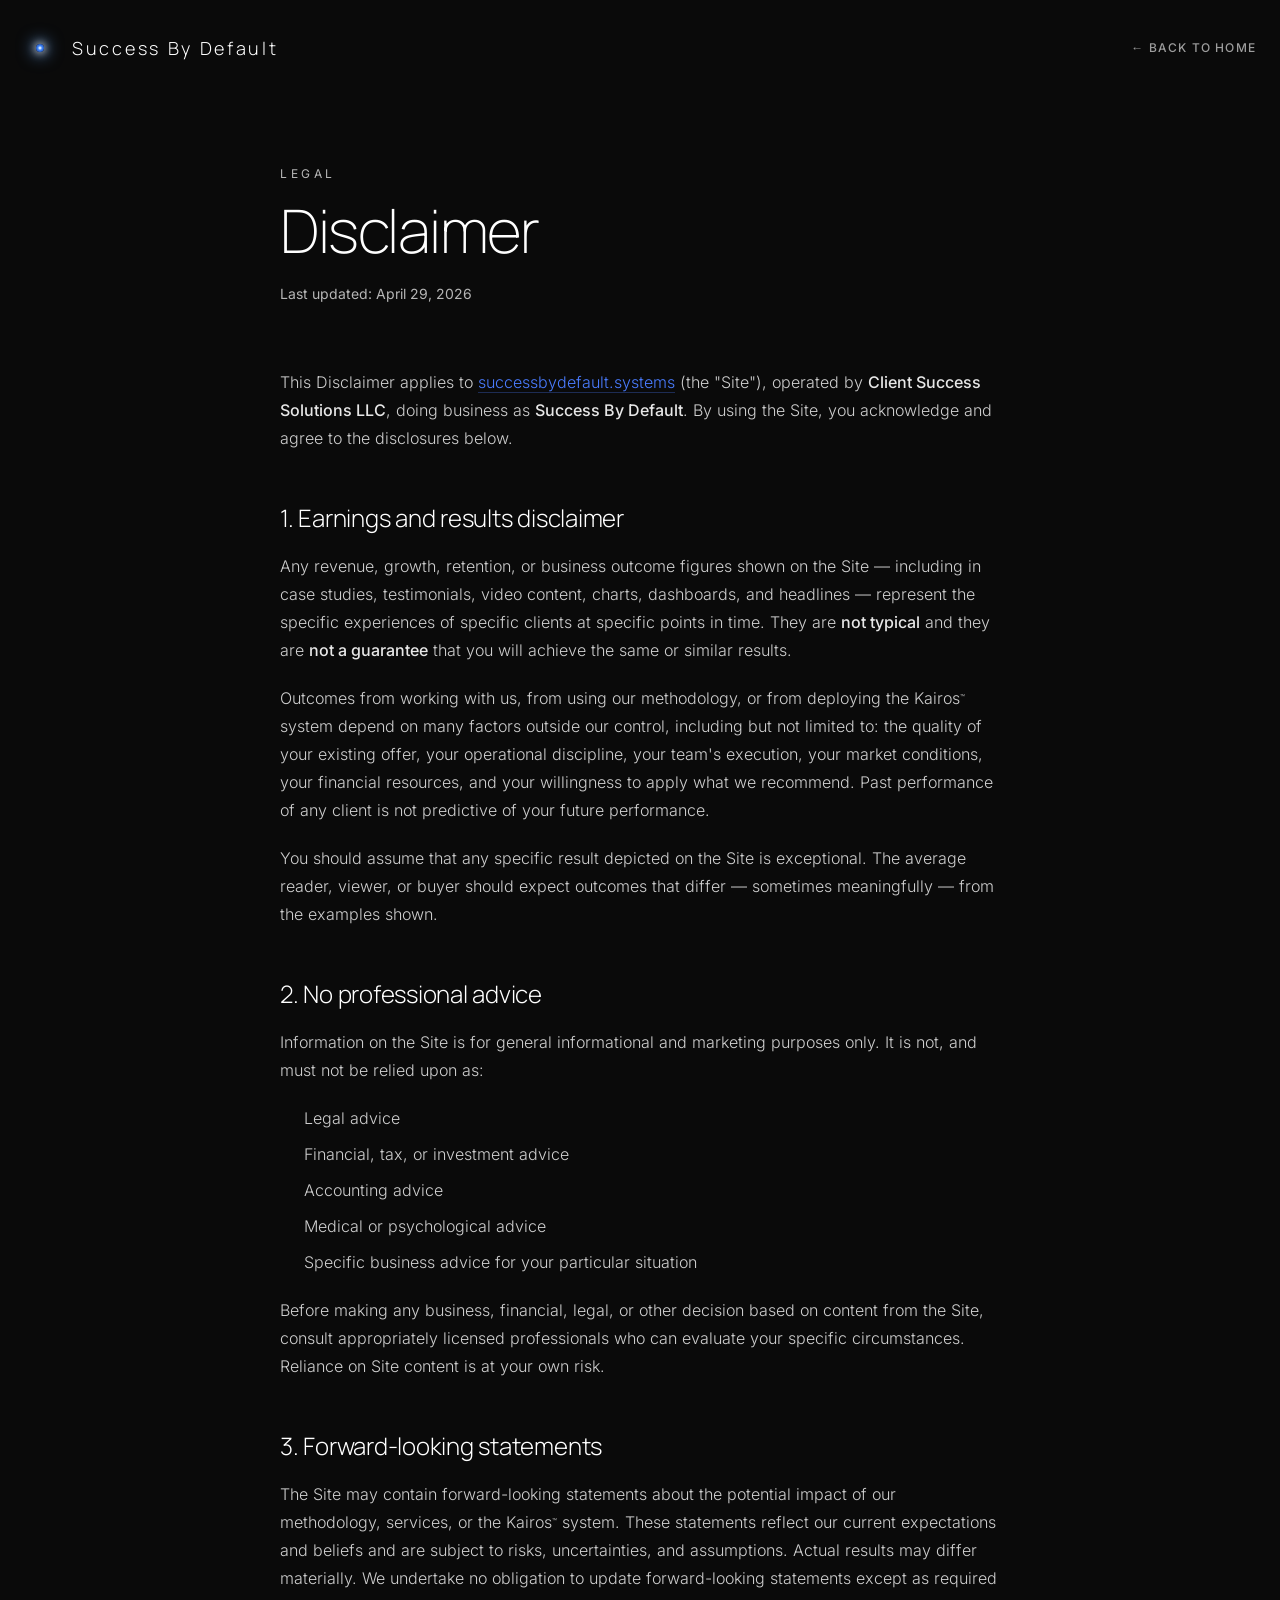
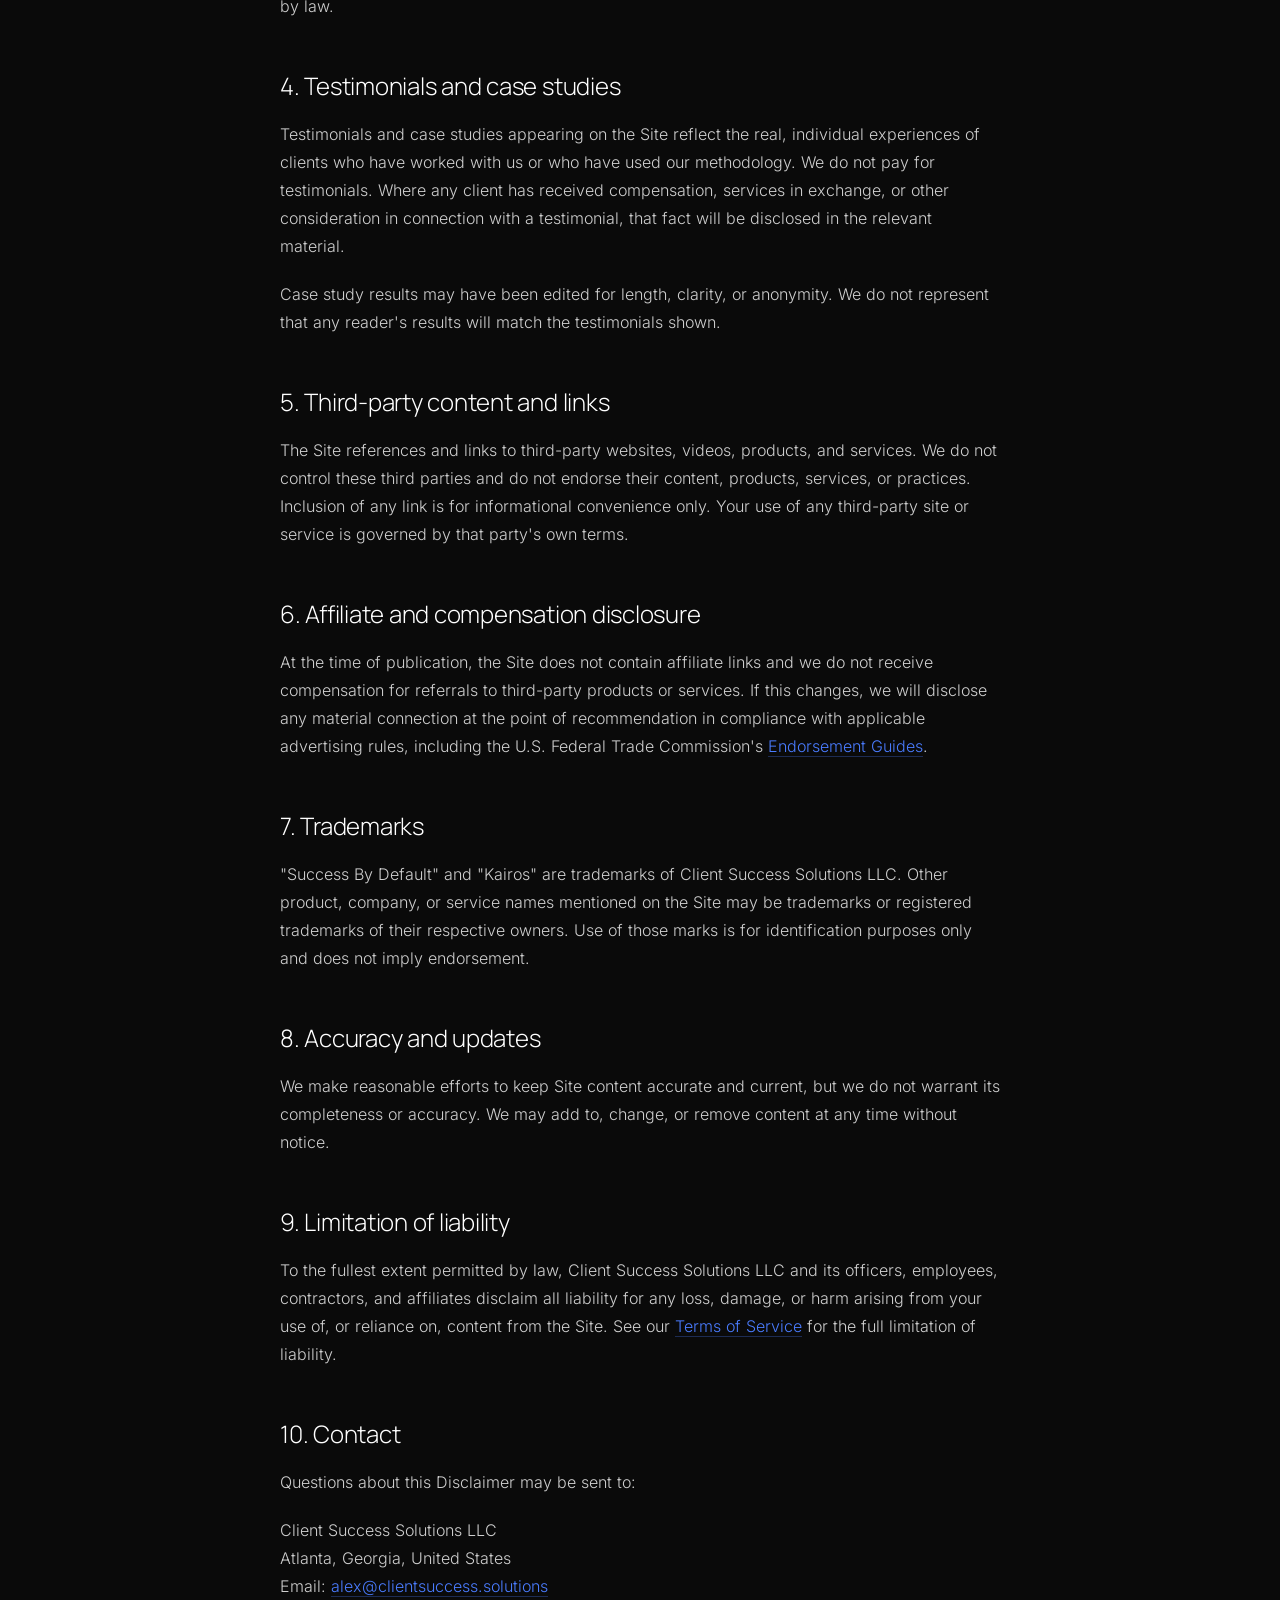
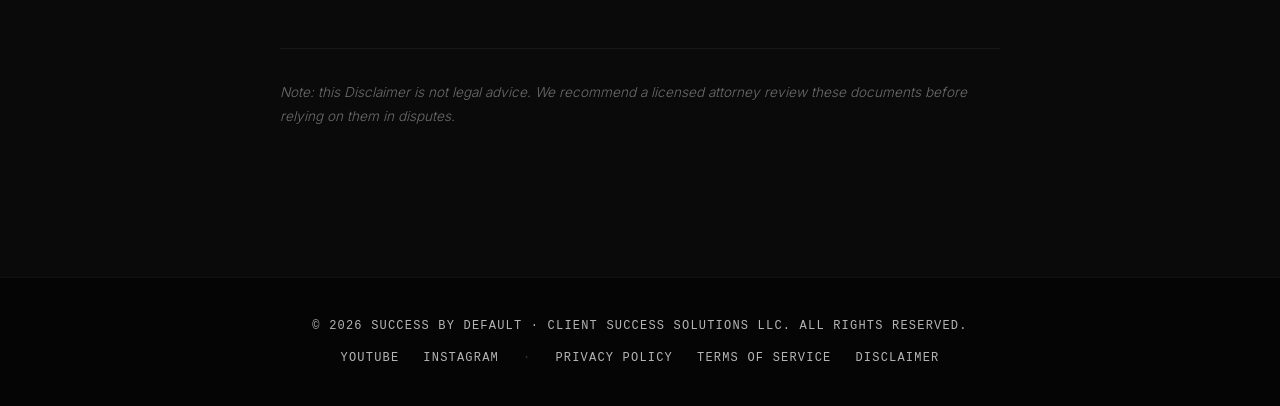
==== commit 6c057573: "Lift body text opacity (40→70, 50→70, 30→55) and shrink Kairos trademark symbol" ====
--- a/disclaimer.html
+++ b/disclaimer.html
@@ -24,8 +24,8 @@
     ::-webkit-scrollbar-thumb { background: rgba(255, 255, 255, 0.1); border-radius: 10px; }
     .legal-prose h2 { font-family: 'Manrope', sans-serif; font-weight: 300; color: #ffffff; font-size: 1.5rem; margin-top: 3rem; margin-bottom: 1rem; letter-spacing: -0.01em; }
     .legal-prose h3 { font-family: 'Manrope', sans-serif; font-weight: 400; color: rgba(255,255,255,0.9); font-size: 1.05rem; margin-top: 2rem; margin-bottom: 0.5rem; }
-    .legal-prose p { color: rgba(255,255,255,0.65); line-height: 1.75; margin-bottom: 1.25rem; font-weight: 300; }
-    .legal-prose ul { color: rgba(255,255,255,0.65); line-height: 1.75; margin-bottom: 1.25rem; padding-left: 1.5rem; font-weight: 300; }
+    .legal-prose p { color: rgba(255,255,255,0.8); line-height: 1.75; margin-bottom: 1.25rem; font-weight: 300; }
+    .legal-prose ul { color: rgba(255,255,255,0.8); line-height: 1.75; margin-bottom: 1.25rem; padding-left: 1.5rem; font-weight: 300; }
     .legal-prose li { margin-bottom: 0.5rem; }
     .legal-prose a { color: #4A7CFF; text-decoration: none; border-bottom: 1px solid rgba(74,124,255,0.3); transition: border-color 0.2s; }
     .legal-prose a:hover { border-bottom-color: #4A7CFF; }
@@ -51,9 +51,9 @@
   <main class="max-w-3xl mx-auto px-6 pt-20 pb-32">
 
     <div class="mb-16">
-      <span class="text-xs font-inter uppercase tracking-[0.3em] text-white/40">Legal</span>
+      <span class="text-xs font-inter uppercase tracking-[0.3em] text-white/70">Legal</span>
       <h1 class="font-manrope font-extralight text-5xl md:text-6xl text-white tracking-tight mt-4 mb-6">Disclaimer</h1>
-      <p class="text-sm text-white/40 font-inter">Last updated: April 29, 2026</p>
+      <p class="text-sm text-white/70 font-inter">Last updated: April 29, 2026</p>
     </div>
 
     <div class="legal-prose">
@@ -62,7 +62,7 @@
 
       <h2>1. Earnings and results disclaimer</h2>
       <p>Any revenue, growth, retention, or business outcome figures shown on the Site — including in case studies, testimonials, video content, charts, dashboards, and headlines — represent the specific experiences of specific clients at specific points in time. They are <strong>not typical</strong> and they are <strong>not a guarantee</strong> that you will achieve the same or similar results.</p>
-      <p>Outcomes from working with us, from using our methodology, or from deploying the Kairos™ system depend on many factors outside our control, including but not limited to: the quality of your existing offer, your operational discipline, your team's execution, your market conditions, your financial resources, and your willingness to apply what we recommend. Past performance of any client is not predictive of your future performance.</p>
+      <p>Outcomes from working with us, from using our methodology, or from deploying the Kairos<sup style="font-size:0.5em;">™</sup> system depend on many factors outside our control, including but not limited to: the quality of your existing offer, your operational discipline, your team's execution, your market conditions, your financial resources, and your willingness to apply what we recommend. Past performance of any client is not predictive of your future performance.</p>
       <p>You should assume that any specific result depicted on the Site is exceptional. The average reader, viewer, or buyer should expect outcomes that differ — sometimes meaningfully — from the examples shown.</p>
 
       <h2>2. No professional advice</h2>
@@ -77,7 +77,7 @@
       <p>Before making any business, financial, legal, or other decision based on content from the Site, consult appropriately licensed professionals who can evaluate your specific circumstances. Reliance on Site content is at your own risk.</p>
 
       <h2>3. Forward-looking statements</h2>
-      <p>The Site may contain forward-looking statements about the potential impact of our methodology, services, or the Kairos™ system. These statements reflect our current expectations and beliefs and are subject to risks, uncertainties, and assumptions. Actual results may differ materially. We undertake no obligation to update forward-looking statements except as required by law.</p>
+      <p>The Site may contain forward-looking statements about the potential impact of our methodology, services, or the Kairos<sup style="font-size:0.5em;">™</sup> system. These statements reflect our current expectations and beliefs and are subject to risks, uncertainties, and assumptions. Actual results may differ materially. We undertake no obligation to update forward-looking statements except as required by law.</p>
 
       <h2>4. Testimonials and case studies</h2>
       <p>Testimonials and case studies appearing on the Site reflect the real, individual experiences of clients who have worked with us or who have used our methodology. We do not pay for testimonials. Where any client has received compensation, services in exchange, or other consideration in connection with a testimonial, that fact will be disclosed in the relevant material.</p>
@@ -110,7 +110,7 @@
   </main>
 
   <footer class="border-t border-white/5 bg-[#050505] py-10 relative z-10">
-    <div class="max-w-7xl mx-auto px-6 flex flex-col items-center gap-4 text-xs text-white/40 font-mono tracking-widest uppercase text-center">
+    <div class="max-w-7xl mx-auto px-6 flex flex-col items-center gap-4 text-xs text-white/70 font-mono tracking-widest uppercase text-center">
       <div>© 2026 Success By Default · Client Success Solutions LLC. All rights reserved.</div>
       <div class="flex items-center gap-6">
         <a href="https://www.youtube.com/@SuccessByDefault" target="_blank" class="hover:text-white transition-colors">YouTube</a>
--- a/styles.css
+++ b/styles.css
@@ -1 +1 @@
-*,:after,:before{--tw-border-spacing-x:0;--tw-border-spacing-y:0;--tw-translate-x:0;--tw-translate-y:0;--tw-rotate:0;--tw-skew-x:0;--tw-skew-y:0;--tw-scale-x:1;--tw-scale-y:1;--tw-pan-x: ;--tw-pan-y: ;--tw-pinch-zoom: ;--tw-scroll-snap-strictness:proximity;--tw-gradient-from-position: ;--tw-gradient-via-position: ;--tw-gradient-to-position: ;--tw-ordinal: ;--tw-slashed-zero: ;--tw-numeric-figure: ;--tw-numeric-spacing: ;--tw-numeric-fraction: ;--tw-ring-inset: ;--tw-ring-offset-width:0px;--tw-ring-offset-color:#fff;--tw-ring-color:rgba(59,130,246,.5);--tw-ring-offset-shadow:0 0 #0000;--tw-ring-shadow:0 0 #0000;--tw-shadow:0 0 #0000;--tw-shadow-colored:0 0 #0000;--tw-blur: ;--tw-brightness: ;--tw-contrast: ;--tw-grayscale: ;--tw-hue-rotate: ;--tw-invert: ;--tw-saturate: ;--tw-sepia: ;--tw-drop-shadow: ;--tw-backdrop-blur: ;--tw-backdrop-brightness: ;--tw-backdrop-contrast: ;--tw-backdrop-grayscale: ;--tw-backdrop-hue-rotate: ;--tw-backdrop-invert: ;--tw-backdrop-opacity: ;--tw-backdrop-saturate: ;--tw-backdrop-sepia: ;--tw-contain-size: ;--tw-contain-layout: ;--tw-contain-paint: ;--tw-contain-style: }::backdrop{--tw-border-spacing-x:0;--tw-border-spacing-y:0;--tw-translate-x:0;--tw-translate-y:0;--tw-rotate:0;--tw-skew-x:0;--tw-skew-y:0;--tw-scale-x:1;--tw-scale-y:1;--tw-pan-x: ;--tw-pan-y: ;--tw-pinch-zoom: ;--tw-scroll-snap-strictness:proximity;--tw-gradient-from-position: ;--tw-gradient-via-position: ;--tw-gradient-to-position: ;--tw-ordinal: ;--tw-slashed-zero: ;--tw-numeric-figure: ;--tw-numeric-spacing: ;--tw-numeric-fraction: ;--tw-ring-inset: ;--tw-ring-offset-width:0px;--tw-ring-offset-color:#fff;--tw-ring-color:rgba(59,130,246,.5);--tw-ring-offset-shadow:0 0 #0000;--tw-ring-shadow:0 0 #0000;--tw-shadow:0 0 #0000;--tw-shadow-colored:0 0 #0000;--tw-blur: ;--tw-brightness: ;--tw-contrast: ;--tw-grayscale: ;--tw-hue-rotate: ;--tw-invert: ;--tw-saturate: ;--tw-sepia: ;--tw-drop-shadow: ;--tw-backdrop-blur: ;--tw-backdrop-brightness: ;--tw-backdrop-contrast: ;--tw-backdrop-grayscale: ;--tw-backdrop-hue-rotate: ;--tw-backdrop-invert: ;--tw-backdrop-opacity: ;--tw-backdrop-saturate: ;--tw-backdrop-sepia: ;--tw-contain-size: ;--tw-contain-layout: ;--tw-contain-paint: ;--tw-contain-style: }/*! tailwindcss v3.4.17 | MIT License | https://tailwindcss.com*/*,:after,:before{box-sizing:border-box;border:0 solid #e5e7eb}:after,:before{--tw-content:""}:host,html{line-height:1.5;-webkit-text-size-adjust:100%;-moz-tab-size:4;-o-tab-size:4;tab-size:4;font-family:ui-sans-serif,system-ui,sans-serif,Apple Color Emoji,Segoe UI Emoji,Segoe UI Symbol,Noto Color Emoji;font-feature-settings:normal;font-variation-settings:normal;-webkit-tap-highlight-color:transparent}body{margin:0;line-height:inherit}hr{height:0;color:inherit;border-top-width:1px}abbr:where([title]){-webkit-text-decoration:underline dotted;text-decoration:underline dotted}h1,h2,h3,h4,h5,h6{font-size:inherit;font-weight:inherit}a{color:inherit;text-decoration:inherit}b,strong{font-weight:bolder}code,kbd,pre,samp{font-family:JetBrains Mono,ui-monospace,SFMono-Regular,Menlo,monospace;font-feature-settings:normal;font-variation-settings:normal;font-size:1em}small{font-size:80%}sub,sup{font-size:75%;line-height:0;position:relative;vertical-align:baseline}sub{bottom:-.25em}sup{top:-.5em}table{text-indent:0;border-color:inherit;border-collapse:collapse}button,input,optgroup,select,textarea{font-family:inherit;font-feature-settings:inherit;font-variation-settings:inherit;font-size:100%;font-weight:inherit;line-height:inherit;letter-spacing:inherit;color:inherit;margin:0;padding:0}button,select{text-transform:none}button,input:where([type=button]),input:where([type=reset]),input:where([type=submit]){-webkit-appearance:button;background-color:transparent;background-image:none}:-moz-focusring{outline:auto}:-moz-ui-invalid{box-shadow:none}progress{vertical-align:baseline}::-webkit-inner-spin-button,::-webkit-outer-spin-button{height:auto}[type=search]{-webkit-appearance:textfield;outline-offset:-2px}::-webkit-search-decoration{-webkit-appearance:none}::-webkit-file-upload-button{-webkit-appearance:button;font:inherit}summary{display:list-item}blockquote,dd,dl,figure,h1,h2,h3,h4,h5,h6,hr,p,pre{margin:0}fieldset{margin:0}fieldset,legend{padding:0}menu,ol,ul{list-style:none;margin:0;padding:0}dialog{padding:0}textarea{resize:vertical}input::-moz-placeholder,textarea::-moz-placeholder{opacity:1;color:#9ca3af}input::placeholder,textarea::placeholder{opacity:1;color:#9ca3af}[role=button],button{cursor:pointer}:disabled{cursor:default}audio,canvas,embed,iframe,img,object,svg,video{display:block;vertical-align:middle}img,video{max-width:100%;height:auto}[hidden]:where(:not([hidden=until-found])){display:none}.container{width:100%}@media (min-width:640px){.container{max-width:640px}}@media (min-width:768px){.container{max-width:768px}}@media (min-width:1024px){.container{max-width:1024px}}@media (min-width:1280px){.container{max-width:1280px}}@media (min-width:1536px){.container{max-width:1536px}}.pointer-events-none{pointer-events:none}.pointer-events-auto{pointer-events:auto}.visible{visibility:visible}.fixed{position:fixed}.absolute{position:absolute}.relative{position:relative}.-inset-0\.5{inset:-.125rem}.-inset-1{inset:-.25rem}.inset-0{inset:0}.inset-x-0{left:0;right:0}.-bottom-4{bottom:-1rem}.-right-4{right:-1rem}.-top-4{top:-1rem}.bottom-0{bottom:0}.bottom-6{bottom:1.5rem}.left-0{left:0}.left-1\/2{left:50%}.right-0{right:0}.right-1\/4{right:25%}.top-0{top:0}.top-1\/2{top:50%}.z-0{z-index:0}.z-10{z-index:10}.z-30{z-index:30}.z-50{z-index:50}.z-\[1\]{z-index:1}.-mx-4{margin-left:-1rem;margin-right:-1rem}.mx-auto{margin-left:auto;margin-right:auto}.mb-1{margin-bottom:.25rem}.mb-10{margin-bottom:2.5rem}.mb-12{margin-bottom:3rem}.mb-16{margin-bottom:4rem}.mb-2{margin-bottom:.5rem}.mb-20{margin-bottom:5rem}.mb-24{margin-bottom:6rem}.mb-3{margin-bottom:.75rem}.mb-32{margin-bottom:8rem}.mb-4{margin-bottom:1rem}.mb-6{margin-bottom:1.5rem}.mb-8{margin-bottom:2rem}.mb-\[2px\]{margin-bottom:2px}.ml-3{margin-left:.75rem}.mt-1{margin-top:.25rem}.mt-14{margin-top:3.5rem}.mt-2{margin-top:.5rem}.mt-3{margin-top:.75rem}.mt-32{margin-top:8rem}.mt-4{margin-top:1rem}.mt-6{margin-top:1.5rem}.mt-auto{margin-top:auto}.block{display:block}.inline-block{display:inline-block}.flex{display:flex}.inline-flex{display:inline-flex}.grid{display:grid}.hidden{display:none}.aspect-\[4\/5\]{aspect-ratio:4/5}.aspect-video{aspect-ratio:16/9}.h-1\.5{height:.375rem}.h-10{height:2.5rem}.h-12{height:3rem}.h-14{height:3.5rem}.h-2{height:.5rem}.h-24{height:6rem}.h-64{height:16rem}.h-7{height:1.75rem}.h-8{height:2rem}.h-\[300px\]{height:300px}.h-\[500px\]{height:500px}.h-auto{height:auto}.h-full{height:100%}.h-max{height:-moz-max-content;height:max-content}.h-px{height:1px}.min-h-\[140px\]{min-height:140px}.min-h-\[300px\]{min-height:300px}.min-h-screen{min-height:100vh}.w-1{width:.25rem}.w-1\.5{width:.375rem}.w-10{width:2.5rem}.w-12{width:3rem}.w-2{width:.5rem}.w-24{width:6rem}.w-64{width:16rem}.w-7{width:1.75rem}.w-8{width:2rem}.w-\[300px\]{width:300px}.w-fit{width:-moz-fit-content;width:fit-content}.w-full{width:100%}.w-max{width:-moz-max-content;width:max-content}.min-w-\[85\%\]{min-width:85%}.max-w-2xl{max-width:42rem}.max-w-3xl{max-width:48rem}.max-w-4xl{max-width:56rem}.max-w-5xl{max-width:64rem}.max-w-6xl{max-width:72rem}.max-w-7xl{max-width:80rem}.max-w-sm{max-width:24rem}.max-w-xl{max-width:36rem}.flex-1{flex:1 1 0%}.shrink-0{flex-shrink:0}.-translate-x-1\/2{--tw-translate-x:-50%}.-translate-x-1\/2,.-translate-y-1\/2{transform:translate(var(--tw-translate-x),var(--tw-translate-y)) rotate(var(--tw-rotate)) skewX(var(--tw-skew-x)) skewY(var(--tw-skew-y)) scaleX(var(--tw-scale-x)) scaleY(var(--tw-scale-y))}.-translate-y-1\/2{--tw-translate-y:-50%}.translate-x-0\.5{--tw-translate-x:0.125rem}.translate-x-0\.5,.translate-y-0{transform:translate(var(--tw-translate-x),var(--tw-translate-y)) rotate(var(--tw-rotate)) skewX(var(--tw-skew-x)) skewY(var(--tw-skew-y)) scaleX(var(--tw-scale-x)) scaleY(var(--tw-scale-y))}.translate-y-0{--tw-translate-y:0px}.translate-y-4{--tw-translate-y:1rem}.transform,.translate-y-4{transform:translate(var(--tw-translate-x),var(--tw-translate-y)) rotate(var(--tw-rotate)) skewX(var(--tw-skew-x)) skewY(var(--tw-skew-y)) scaleX(var(--tw-scale-x)) scaleY(var(--tw-scale-y))}@keyframes pulse{50%{opacity:.5}}.animate-pulse{animation:pulse 2s cubic-bezier(.4,0,.6,1) infinite}.cursor-default{cursor:default}.cursor-pointer{cursor:pointer}.snap-x{scroll-snap-type:x var(--tw-scroll-snap-strictness)}.snap-mandatory{--tw-scroll-snap-strictness:mandatory}.snap-center{scroll-snap-align:center}.grid-cols-1{grid-template-columns:repeat(1,minmax(0,1fr))}.grid-cols-2{grid-template-columns:repeat(2,minmax(0,1fr))}.flex-col{flex-direction:column}.flex-wrap{flex-wrap:wrap}.items-start{align-items:flex-start}.items-end{align-items:flex-end}.items-center{align-items:center}.items-baseline{align-items:baseline}.items-stretch{align-items:stretch}.justify-end{justify-content:flex-end}.justify-center{justify-content:center}.justify-between{justify-content:space-between}.gap-1{gap:.25rem}.gap-12{gap:3rem}.gap-2{gap:.5rem}.gap-3{gap:.75rem}.gap-4{gap:1rem}.gap-6{gap:1.5rem}.gap-8{gap:2rem}.gap-x-12{-moz-column-gap:3rem;column-gap:3rem}.gap-x-24{-moz-column-gap:6rem;column-gap:6rem}.gap-x-6{-moz-column-gap:1.5rem;column-gap:1.5rem}.gap-y-10{row-gap:2.5rem}.gap-y-20{row-gap:5rem}.gap-y-8{row-gap:2rem}.space-y-3>:not([hidden])~:not([hidden]){--tw-space-y-reverse:0;margin-top:calc(.75rem*(1 - var(--tw-space-y-reverse)));margin-bottom:calc(.75rem*var(--tw-space-y-reverse))}.space-y-6>:not([hidden])~:not([hidden]){--tw-space-y-reverse:0;margin-top:calc(1.5rem*(1 - var(--tw-space-y-reverse)));margin-bottom:calc(1.5rem*var(--tw-space-y-reverse))}.overflow-hidden{overflow:hidden}.overflow-x-auto{overflow-x:auto}.overflow-y-auto{overflow-y:auto}.overflow-x-hidden{overflow-x:hidden}.whitespace-nowrap{white-space:nowrap}.rounded{border-radius:.25rem}.rounded-2xl{border-radius:1rem}.rounded-3xl,.rounded-\[1\.5rem\]{border-radius:1.5rem}.rounded-\[2rem\]{border-radius:2rem}.rounded-full{border-radius:9999px}.rounded-lg{border-radius:.5rem}.rounded-xl{border-radius:.75rem}.border{border-width:1px}.border-b{border-bottom-width:1px}.border-r{border-right-width:1px}.border-t{border-top-width:1px}.border-\[\#4A7CFF\]\/20{border-color:rgba(74,124,255,.2)}.border-\[\#4A7CFF\]\/30{border-color:rgba(74,124,255,.3)}.border-\[\#4A7CFF\]\/40{border-color:rgba(74,124,255,.4)}.border-\[\#4A7CFF\]\/50{border-color:rgba(74,124,255,.5)}.border-amber-500\/30{border-color:rgba(245,158,11,.3)}.border-black\/50{border-color:rgba(0,0,0,.5)}.border-blue-500\/20{border-color:rgba(59,130,246,.2)}.border-emerald-400\/20{border-color:rgba(52,211,153,.2)}.border-emerald-500\/20{border-color:rgba(16,185,129,.2)}.border-pink-500\/20{border-color:rgba(236,72,153,.2)}.border-red-500\/20{border-color:rgba(239,68,68,.2)}.border-white\/10{border-color:hsla(0,0%,100%,.1)}.border-white\/20{border-color:hsla(0,0%,100%,.2)}.border-white\/5,.border-white\/\[0\.05\]{border-color:hsla(0,0%,100%,.05)}.border-white\/\[0\.06\]{border-color:hsla(0,0%,100%,.06)}.border-white\/\[0\.08\]{border-color:hsla(0,0%,100%,.08)}.bg-\[\#050505\]{--tw-bg-opacity:1;background-color:rgb(5 5 5/var(--tw-bg-opacity,1))}.bg-\[\#0A0A0A\]{--tw-bg-opacity:1;background-color:rgb(10 10 10/var(--tw-bg-opacity,1))}.bg-\[\#0A0A0A\]\/50{background-color:hsla(0,0%,4%,.5)}.bg-\[\#0A0A0B\]{--tw-bg-opacity:1;background-color:rgb(10 10 11/var(--tw-bg-opacity,1))}.bg-\[\#4A7CFF\]{--tw-bg-opacity:1;background-color:rgb(74 124 255/var(--tw-bg-opacity,1))}.bg-\[\#4A7CFF\]\/10{background-color:rgba(74,124,255,.1)}.bg-\[\#4A7CFF\]\/5{background-color:rgba(74,124,255,.05)}.bg-amber-400{--tw-bg-opacity:1;background-color:rgb(251 191 36/var(--tw-bg-opacity,1))}.bg-amber-500{--tw-bg-opacity:1;background-color:rgb(245 158 11/var(--tw-bg-opacity,1))}.bg-amber-500\/10{background-color:rgba(245,158,11,.1)}.bg-black\/40{background-color:rgba(0,0,0,.4)}.bg-black\/50{background-color:rgba(0,0,0,.5)}.bg-black\/70{background-color:rgba(0,0,0,.7)}.bg-blue-500{--tw-bg-opacity:1;background-color:rgb(59 130 246/var(--tw-bg-opacity,1))}.bg-blue-500\/10{background-color:rgba(59,130,246,.1)}.bg-emerald-400\/10{background-color:rgba(52,211,153,.1)}.bg-emerald-500{--tw-bg-opacity:1;background-color:rgb(16 185 129/var(--tw-bg-opacity,1))}.bg-emerald-500\/10{background-color:rgba(16,185,129,.1)}.bg-emerald-500\/20{background-color:rgba(16,185,129,.2)}.bg-emerald-500\/5{background-color:rgba(16,185,129,.05)}.bg-pink-500{--tw-bg-opacity:1;background-color:rgb(236 72 153/var(--tw-bg-opacity,1))}.bg-pink-500\/10{background-color:rgba(236,72,153,.1)}.bg-pink-500\/20{background-color:rgba(236,72,153,.2)}.bg-pink-500\/5{background-color:rgba(236,72,153,.05)}.bg-purple-500\/10{background-color:rgba(168,85,247,.1)}.bg-red-500{--tw-bg-opacity:1;background-color:rgb(239 68 68/var(--tw-bg-opacity,1))}.bg-red-500\/10{background-color:rgba(239,68,68,.1)}.bg-red-500\/20{background-color:rgba(239,68,68,.2)}.bg-red-500\/5{background-color:rgba(239,68,68,.05)}.bg-white{--tw-bg-opacity:1;background-color:rgb(255 255 255/var(--tw-bg-opacity,1))}.bg-white\/10{background-color:hsla(0,0%,100%,.1)}.bg-white\/20{background-color:hsla(0,0%,100%,.2)}.bg-white\/5{background-color:hsla(0,0%,100%,.05)}.bg-white\/\[0\.02\]{background-color:hsla(0,0%,100%,.02)}.bg-\[radial-gradient\(ellipse_at_top_right\2c rgba\(239\2c 68\2c 68\2c 0\.15\)\2c transparent_70\%\)\]{background-image:radial-gradient(ellipse at top right,rgba(239,68,68,.15),transparent 70%)}.bg-gradient-to-b{background-image:linear-gradient(to bottom,var(--tw-gradient-stops))}.bg-gradient-to-br{background-image:linear-gradient(to bottom right,var(--tw-gradient-stops))}.bg-gradient-to-r{background-image:linear-gradient(to right,var(--tw-gradient-stops))}.from-\[\#0A0A0A\]{--tw-gradient-from:#0a0a0a var(--tw-gradient-from-position);--tw-gradient-to:hsla(0,0%,4%,0) var(--tw-gradient-to-position);--tw-gradient-stops:var(--tw-gradient-from),var(--tw-gradient-to)}.from-\[\#111\]{--tw-gradient-from:#111 var(--tw-gradient-from-position);--tw-gradient-to:hsla(0,0%,7%,0) var(--tw-gradient-to-position);--tw-gradient-stops:var(--tw-gradient-from),var(--tw-gradient-to)}.from-\[\#4A7CFF\]{--tw-gradient-from:#4a7cff var(--tw-gradient-from-position);--tw-gradient-to:rgba(74,124,255,0) var(--tw-gradient-to-position);--tw-gradient-stops:var(--tw-gradient-from),var(--tw-gradient-to)}.from-\[\#4A7CFF\]\/10{--tw-gradient-from:rgba(74,124,255,.1) var(--tw-gradient-from-position);--tw-gradient-to:rgba(74,124,255,0) var(--tw-gradient-to-position);--tw-gradient-stops:var(--tw-gradient-from),var(--tw-gradient-to)}.from-\[\#4A7CFF\]\/40{--tw-gradient-from:rgba(74,124,255,.4) var(--tw-gradient-from-position);--tw-gradient-to:rgba(74,124,255,0) var(--tw-gradient-to-position);--tw-gradient-stops:var(--tw-gradient-from),var(--tw-gradient-to)}.from-amber-600{--tw-gradient-from:#d97706 var(--tw-gradient-from-position);--tw-gradient-to:rgba(217,119,6,0) var(--tw-gradient-to-position);--tw-gradient-stops:var(--tw-gradient-from),var(--tw-gradient-to)}.from-blue-600{--tw-gradient-from:#2563eb var(--tw-gradient-from-position);--tw-gradient-to:rgba(37,99,235,0) var(--tw-gradient-to-position);--tw-gradient-stops:var(--tw-gradient-from),var(--tw-gradient-to)}.from-emerald-500\/10{--tw-gradient-from:rgba(16,185,129,.1) var(--tw-gradient-from-position);--tw-gradient-to:rgba(16,185,129,0) var(--tw-gradient-to-position);--tw-gradient-stops:var(--tw-gradient-from),var(--tw-gradient-to)}.from-emerald-600{--tw-gradient-from:#059669 var(--tw-gradient-from-position);--tw-gradient-to:rgba(5,150,105,0) var(--tw-gradient-to-position);--tw-gradient-stops:var(--tw-gradient-from),var(--tw-gradient-to)}.from-pink-500\/10{--tw-gradient-from:rgba(236,72,153,.1) var(--tw-gradient-from-position);--tw-gradient-to:rgba(236,72,153,0) var(--tw-gradient-to-position);--tw-gradient-stops:var(--tw-gradient-from),var(--tw-gradient-to)}.from-red-600{--tw-gradient-from:#dc2626 var(--tw-gradient-from-position);--tw-gradient-to:rgba(220,38,38,0) var(--tw-gradient-to-position);--tw-gradient-stops:var(--tw-gradient-from),var(--tw-gradient-to)}.from-transparent{--tw-gradient-from:transparent var(--tw-gradient-from-position);--tw-gradient-to:transparent var(--tw-gradient-to-position);--tw-gradient-stops:var(--tw-gradient-from),var(--tw-gradient-to)}.from-white{--tw-gradient-from:#fff var(--tw-gradient-from-position);--tw-gradient-to:hsla(0,0%,100%,0) var(--tw-gradient-to-position);--tw-gradient-stops:var(--tw-gradient-from),var(--tw-gradient-to)}.from-white\/10{--tw-gradient-from:hsla(0,0%,100%,.1) var(--tw-gradient-from-position);--tw-gradient-to:hsla(0,0%,100%,0) var(--tw-gradient-to-position);--tw-gradient-stops:var(--tw-gradient-from),var(--tw-gradient-to)}.from-white\/20{--tw-gradient-from:hsla(0,0%,100%,.2) var(--tw-gradient-from-position);--tw-gradient-to:hsla(0,0%,100%,0) var(--tw-gradient-to-position);--tw-gradient-stops:var(--tw-gradient-from),var(--tw-gradient-to)}.from-white\/\[0\.05\]{--tw-gradient-from:hsla(0,0%,100%,.05) var(--tw-gradient-from-position);--tw-gradient-to:hsla(0,0%,100%,0) var(--tw-gradient-to-position);--tw-gradient-stops:var(--tw-gradient-from),var(--tw-gradient-to)}.via-\[\#4A7CFF\]\/30{--tw-gradient-to:rgba(74,124,255,0) var(--tw-gradient-to-position);--tw-gradient-stops:var(--tw-gradient-from),rgba(74,124,255,.3) var(--tw-gradient-via-position),var(--tw-gradient-to)}.via-\[\#4A7CFF\]\/50{--tw-gradient-to:rgba(74,124,255,0) var(--tw-gradient-to-position);--tw-gradient-stops:var(--tw-gradient-from),rgba(74,124,255,.5) var(--tw-gradient-via-position),var(--tw-gradient-to)}.via-emerald-500\/50{--tw-gradient-to:rgba(16,185,129,0) var(--tw-gradient-to-position);--tw-gradient-stops:var(--tw-gradient-from),rgba(16,185,129,.5) var(--tw-gradient-via-position),var(--tw-gradient-to)}.via-white\/40{--tw-gradient-to:hsla(0,0%,100%,0) var(--tw-gradient-to-position);--tw-gradient-stops:var(--tw-gradient-from),hsla(0,0%,100%,.4) var(--tw-gradient-via-position),var(--tw-gradient-to)}.to-\[\#050505\]{--tw-gradient-to:#050505 var(--tw-gradient-to-position)}.to-\[\#111\]{--tw-gradient-to:#111 var(--tw-gradient-to-position)}.to-\[\#4A7CFF\]\/40{--tw-gradient-to:rgba(74,124,255,.4) var(--tw-gradient-to-position)}.to-\[\#4A7CFF\]\/5{--tw-gradient-to:rgba(74,124,255,.05) var(--tw-gradient-to-position)}.to-amber-400{--tw-gradient-to:#fbbf24 var(--tw-gradient-to-position)}.to-blue-400{--tw-gradient-to:#60a5fa var(--tw-gradient-to-position)}.to-emerald-400{--tw-gradient-to:#34d399 var(--tw-gradient-to-position)}.to-purple-600{--tw-gradient-to:#9333ea var(--tw-gradient-to-position)}.to-red-500{--tw-gradient-to:#ef4444 var(--tw-gradient-to-position)}.to-transparent{--tw-gradient-to:transparent var(--tw-gradient-to-position)}.to-white\/5{--tw-gradient-to:hsla(0,0%,100%,.05) var(--tw-gradient-to-position)}.to-white\/70{--tw-gradient-to:hsla(0,0%,100%,.7) var(--tw-gradient-to-position)}.to-white\/\[0\.01\]{--tw-gradient-to:hsla(0,0%,100%,.01) var(--tw-gradient-to-position)}.bg-clip-text{-webkit-background-clip:text;background-clip:text}.object-cover{-o-object-fit:cover;object-fit:cover}.object-top{-o-object-position:top;object-position:top}.p-1{padding:.25rem}.p-2{padding:.5rem}.p-3{padding:.75rem}.p-4{padding:1rem}.p-5{padding:1.25rem}.p-\[1px\]{padding:1px}.px-1{padding-left:.25rem;padding-right:.25rem}.px-1\.5{padding-left:.375rem;padding-right:.375rem}.px-10{padding-left:2.5rem;padding-right:2.5rem}.px-12{padding-left:3rem;padding-right:3rem}.px-2{padding-left:.5rem;padding-right:.5rem}.px-2\.5{padding-left:.625rem;padding-right:.625rem}.px-3{padding-left:.75rem;padding-right:.75rem}.px-4{padding-left:1rem;padding-right:1rem}.px-5{padding-left:1.25rem;padding-right:1.25rem}.px-6{padding-left:1.5rem;padding-right:1.5rem}.py-0\.5{padding-top:.125rem;padding-bottom:.125rem}.py-1\.5{padding-top:.375rem;padding-bottom:.375rem}.py-10{padding-top:2.5rem;padding-bottom:2.5rem}.py-2{padding-top:.5rem;padding-bottom:.5rem}.py-2\.5{padding-top:.625rem;padding-bottom:.625rem}.py-24{padding-top:6rem;padding-bottom:6rem}.py-3{padding-top:.75rem;padding-bottom:.75rem}.py-5{padding-top:1.25rem;padding-bottom:1.25rem}.py-6{padding-top:1.5rem;padding-bottom:1.5rem}.pb-2{padding-bottom:.5rem}.pb-20{padding-bottom:5rem}.pb-24{padding-bottom:6rem}.pb-3{padding-bottom:.75rem}.pb-32{padding-bottom:8rem}.pb-4{padding-bottom:1rem}.pl-0{padding-left:0}.pr-1{padding-right:.25rem}.pr-4{padding-right:1rem}.pt-10{padding-top:2.5rem}.pt-12{padding-top:3rem}.pt-20{padding-top:5rem}.pt-32{padding-top:8rem}.pt-8{padding-top:2rem}.text-center{text-align:center}.font-inter{font-family:Inter,sans-serif}.font-manrope{font-family:Manrope,sans-serif}.font-mono{font-family:JetBrains Mono,ui-monospace,SFMono-Regular,Menlo,monospace}.text-2xl{font-size:1.5rem;line-height:2rem}.text-3xl{font-size:1.875rem;line-height:2.25rem}.text-4xl{font-size:2.25rem;line-height:2.5rem}.text-5xl{font-size:3rem;line-height:1}.text-\[11px\]{font-size:11px}.text-base{font-size:1rem;line-height:1.5rem}.text-lg{font-size:1.125rem;line-height:1.75rem}.text-sm{font-size:.875rem;line-height:1.25rem}.text-xl{font-size:1.25rem;line-height:1.75rem}.text-xs{font-size:.75rem;line-height:1rem}.font-extralight{font-weight:200}.font-light{font-weight:300}.font-medium{font-weight:500}.font-normal{font-weight:400}.font-semibold{font-weight:600}.font-thin{font-weight:100}.uppercase{text-transform:uppercase}.leading-\[0\.95\]{line-height:.95}.leading-none{line-height:1}.leading-relaxed{line-height:1.625}.leading-snug{line-height:1.375}.tracking-\[0\.15em\]{letter-spacing:.15em}.tracking-\[0\.2em\]{letter-spacing:.2em}.tracking-\[0\.3em\]{letter-spacing:.3em}.tracking-normal{letter-spacing:0}.tracking-tight{letter-spacing:-.025em}.tracking-wide{letter-spacing:.025em}.tracking-widest{letter-spacing:.1em}.text-\[\#4A7CFF\]{--tw-text-opacity:1;color:rgb(74 124 255/var(--tw-text-opacity,1))}.text-\[\#4A7CFF\]\/60{color:rgba(74,124,255,.6)}.text-\[\#4A7CFF\]\/70{color:rgba(74,124,255,.7)}.text-amber-400{--tw-text-opacity:1;color:rgb(251 191 36/var(--tw-text-opacity,1))}.text-blue-200\/70{color:rgba(191,219,254,.7)}.text-blue-200\/80{color:rgba(191,219,254,.8)}.text-blue-400{--tw-text-opacity:1;color:rgb(96 165 250/var(--tw-text-opacity,1))}.text-emerald-300{--tw-text-opacity:1;color:rgb(110 231 183/var(--tw-text-opacity,1))}.text-emerald-300\/80{color:rgba(110,231,183,.8)}.text-emerald-400{--tw-text-opacity:1;color:rgb(52 211 153/var(--tw-text-opacity,1))}.text-emerald-400\/60{color:rgba(52,211,153,.6)}.text-emerald-50{--tw-text-opacity:1;color:rgb(236 253 245/var(--tw-text-opacity,1))}.text-neutral-400{--tw-text-opacity:1;color:rgb(163 163 163/var(--tw-text-opacity,1))}.text-pink-300{--tw-text-opacity:1;color:rgb(249 168 212/var(--tw-text-opacity,1))}.text-pink-300\/80{color:rgba(249,168,212,.8)}.text-pink-400{--tw-text-opacity:1;color:rgb(244 114 182/var(--tw-text-opacity,1))}.text-pink-400\/60{color:rgba(244,114,182,.6)}.text-pink-50{--tw-text-opacity:1;color:rgb(253 242 248/var(--tw-text-opacity,1))}.text-red-100{--tw-text-opacity:1;color:rgb(254 226 226/var(--tw-text-opacity,1))}.text-red-300{--tw-text-opacity:1;color:rgb(252 165 165/var(--tw-text-opacity,1))}.text-red-400{--tw-text-opacity:1;color:rgb(248 113 113/var(--tw-text-opacity,1))}.text-red-400\/80{color:hsla(0,91%,71%,.8)}.text-transparent{color:transparent}.text-white{--tw-text-opacity:1;color:rgb(255 255 255/var(--tw-text-opacity,1))}.text-white\/20{color:hsla(0,0%,100%,.2)}.text-white\/30{color:hsla(0,0%,100%,.3)}.text-white\/40{color:hsla(0,0%,100%,.4)}.text-white\/45{color:hsla(0,0%,100%,.45)}.text-white\/50{color:hsla(0,0%,100%,.5)}.text-white\/60{color:hsla(0,0%,100%,.6)}.text-white\/70{color:hsla(0,0%,100%,.7)}.text-white\/80{color:hsla(0,0%,100%,.8)}.text-white\/90{color:hsla(0,0%,100%,.9)}.underline{text-decoration-line:underline}.line-through{text-decoration-line:line-through}.decoration-emerald-500\/50{text-decoration-color:rgba(16,185,129,.5)}.antialiased{-webkit-font-smoothing:antialiased;-moz-osx-font-smoothing:grayscale}.opacity-0{opacity:0}.opacity-100{opacity:1}.opacity-40{opacity:.4}.opacity-70{opacity:.7}.opacity-80{opacity:.8}.opacity-90{opacity:.9}.shadow-2xl{--tw-shadow:0 25px 50px -12px rgba(0,0,0,.25);--tw-shadow-colored:0 25px 50px -12px var(--tw-shadow-color)}.shadow-2xl,.shadow-\[0_0_10px_rgba\(239\2c 68\2c 68\2c 0\.6\)\]{box-shadow:var(--tw-ring-offset-shadow,0 0 #0000),var(--tw-ring-shadow,0 0 #0000),var(--tw-shadow)}.shadow-\[0_0_10px_rgba\(239\2c 68\2c 68\2c 0\.6\)\]{--tw-shadow:0 0 10px rgba(239,68,68,.6);--tw-shadow-colored:0 0 10px var(--tw-shadow-color)}.shadow-\[0_0_15px_rgba\(245\2c 158\2c 11\2c 0\.1\)\]{--tw-shadow:0 0 15px rgba(245,158,11,.1);--tw-shadow-colored:0 0 15px var(--tw-shadow-color);box-shadow:var(--tw-ring-offset-shadow,0 0 #0000),var(--tw-ring-shadow,0 0 #0000),var(--tw-shadow)}.shadow-\[0_0_15px_rgba\(255\2c 255\2c 255\2c 0\.05\)\]{--tw-shadow:0 0 15px hsla(0,0%,100%,.05);--tw-shadow-colored:0 0 15px var(--tw-shadow-color);box-shadow:var(--tw-ring-offset-shadow,0 0 #0000),var(--tw-ring-shadow,0 0 #0000),var(--tw-shadow)}.shadow-\[0_0_15px_rgba\(74\2c 124\2c 255\2c 0\.1\)\]{--tw-shadow:0 0 15px rgba(74,124,255,.1);--tw-shadow-colored:0 0 15px var(--tw-shadow-color);box-shadow:var(--tw-ring-offset-shadow,0 0 #0000),var(--tw-ring-shadow,0 0 #0000),var(--tw-shadow)}.shadow-\[0_0_20px_rgba\(74\2c 124\2c 255\2c 0\.15\)\2c 0_0_40px_rgba\(74\2c 124\2c 255\2c 0\.05\)\]{--tw-shadow:0 0 20px rgba(74,124,255,.15),0 0 40px rgba(74,124,255,.05);--tw-shadow-colored:0 0 20px var(--tw-shadow-color),0 0 40px var(--tw-shadow-color);box-shadow:var(--tw-ring-offset-shadow,0 0 #0000),var(--tw-ring-shadow,0 0 #0000),var(--tw-shadow)}.shadow-\[0_0_30px_rgba\(0\2c 0\2c 0\2c 0\.5\)\]{--tw-shadow:0 0 30px rgba(0,0,0,.5);--tw-shadow-colored:0 0 30px var(--tw-shadow-color);box-shadow:var(--tw-ring-offset-shadow,0 0 #0000),var(--tw-ring-shadow,0 0 #0000),var(--tw-shadow)}.shadow-\[0_0_8px_rgba\(16\2c 185\2c 129\2c 0\.6\)\]{--tw-shadow:0 0 8px rgba(16,185,129,.6);--tw-shadow-colored:0 0 8px var(--tw-shadow-color);box-shadow:var(--tw-ring-offset-shadow,0 0 #0000),var(--tw-ring-shadow,0 0 #0000),var(--tw-shadow)}.shadow-\[0_0_8px_rgba\(239\2c 68\2c 68\2c 0\.6\)\]{--tw-shadow:0 0 8px rgba(239,68,68,.6);--tw-shadow-colored:0 0 8px var(--tw-shadow-color);box-shadow:var(--tw-ring-offset-shadow,0 0 #0000),var(--tw-ring-shadow,0 0 #0000),var(--tw-shadow)}.shadow-\[0_0_8px_rgba\(245\2c 158\2c 11\2c 0\.6\)\]{--tw-shadow:0 0 8px rgba(245,158,11,.6);--tw-shadow-colored:0 0 8px var(--tw-shadow-color);box-shadow:var(--tw-ring-offset-shadow,0 0 #0000),var(--tw-ring-shadow,0 0 #0000),var(--tw-shadow)}.shadow-\[0_0_8px_rgba\(255\2c 255\2c 255\2c 0\.8\)\]{--tw-shadow:0 0 8px hsla(0,0%,100%,.8);--tw-shadow-colored:0 0 8px var(--tw-shadow-color);box-shadow:var(--tw-ring-offset-shadow,0 0 #0000),var(--tw-ring-shadow,0 0 #0000),var(--tw-shadow)}.shadow-\[0_0_8px_rgba\(59\2c 130\2c 246\2c 0\.6\)\]{--tw-shadow:0 0 8px rgba(59,130,246,.6);--tw-shadow-colored:0 0 8px var(--tw-shadow-color);box-shadow:var(--tw-ring-offset-shadow,0 0 #0000),var(--tw-ring-shadow,0 0 #0000),var(--tw-shadow)}.shadow-\[0_20px_40px_-10px_rgba\(0\2c 0\2c 0\2c 0\.7\)\2c inset_0_2px_2px_rgba\(255\2c 255\2c 255\2c 0\.6\)\2c inset_0_-4px_8px_rgba\(0\2c 0\2c 0\2c 0\.3\)\2c inset_0_0_20px_rgba\(255\2c 255\2c 255\2c 0\.05\)\]{--tw-shadow:0 20px 40px -10px rgba(0,0,0,.7),inset 0 2px 2px hsla(0,0%,100%,.6),inset 0 -4px 8px rgba(0,0,0,.3),inset 0 0 20px hsla(0,0%,100%,.05);--tw-shadow-colored:0 20px 40px -10px var(--tw-shadow-color),inset 0 2px 2px var(--tw-shadow-color),inset 0 -4px 8px var(--tw-shadow-color),inset 0 0 20px var(--tw-shadow-color);box-shadow:var(--tw-ring-offset-shadow,0 0 #0000),var(--tw-ring-shadow,0 0 #0000),var(--tw-shadow)}.shadow-\[0_40px_100px_-20px_rgba\(0\2c 0\2c 0\2c 0\.7\)\]{--tw-shadow:0 40px 100px -20px rgba(0,0,0,.7);--tw-shadow-colored:0 40px 100px -20px var(--tw-shadow-color);box-shadow:var(--tw-ring-offset-shadow,0 0 #0000),var(--tw-ring-shadow,0 0 #0000),var(--tw-shadow)}.shadow-\[inset_0_1px_0_rgba\(255\2c 255\2c 255\2c 0\.1\)\2c 0_20px_40px_-10px_rgba\(0\2c 0\2c 0\2c 0\.5\)\]{--tw-shadow:inset 0 1px 0 hsla(0,0%,100%,.1),0 20px 40px -10px rgba(0,0,0,.5);--tw-shadow-colored:inset 0 1px 0 var(--tw-shadow-color),0 20px 40px -10px var(--tw-shadow-color);box-shadow:var(--tw-ring-offset-shadow,0 0 #0000),var(--tw-ring-shadow,0 0 #0000),var(--tw-shadow)}.shadow-\[inset_0_1px_0_rgba\(255\2c 255\2c 255\2c 0\.1\)\]{--tw-shadow:inset 0 1px 0 hsla(0,0%,100%,.1);--tw-shadow-colored:inset 0 1px 0 var(--tw-shadow-color);box-shadow:var(--tw-ring-offset-shadow,0 0 #0000),var(--tw-ring-shadow,0 0 #0000),var(--tw-shadow)}.shadow-\[inset_0_2px_10px_rgba\(0\2c 0\2c 0\2c 0\.5\)\]{--tw-shadow:inset 0 2px 10px rgba(0,0,0,.5);--tw-shadow-colored:inset 0 2px 10px var(--tw-shadow-color);box-shadow:var(--tw-ring-offset-shadow,0 0 #0000),var(--tw-ring-shadow,0 0 #0000),var(--tw-shadow)}.shadow-\[inset_0_2px_10px_rgba\(255\2c 255\2c 255\2c 0\.1\)\]{--tw-shadow:inset 0 2px 10px hsla(0,0%,100%,.1);--tw-shadow-colored:inset 0 2px 10px var(--tw-shadow-color);box-shadow:var(--tw-ring-offset-shadow,0 0 #0000),var(--tw-ring-shadow,0 0 #0000),var(--tw-shadow)}.shadow-\[inset_0_2px_8px_rgba\(0\2c 0\2c 0\2c 0\.8\)\]{--tw-shadow:inset 0 2px 8px rgba(0,0,0,.8);--tw-shadow-colored:inset 0 2px 8px var(--tw-shadow-color)}.shadow-\[inset_0_2px_8px_rgba\(0\2c 0\2c 0\2c 0\.8\)\],.shadow-sm{box-shadow:var(--tw-ring-offset-shadow,0 0 #0000),var(--tw-ring-shadow,0 0 #0000),var(--tw-shadow)}.shadow-sm{--tw-shadow:0 1px 2px 0 rgba(0,0,0,.05);--tw-shadow-colored:0 1px 2px 0 var(--tw-shadow-color)}.shadow-black{--tw-shadow-color:#000;--tw-shadow:var(--tw-shadow-colored)}.ring-1{--tw-ring-offset-shadow:var(--tw-ring-inset) 0 0 0 var(--tw-ring-offset-width) var(--tw-ring-offset-color);--tw-ring-shadow:var(--tw-ring-inset) 0 0 0 calc(1px + var(--tw-ring-offset-width)) var(--tw-ring-color);box-shadow:var(--tw-ring-offset-shadow),var(--tw-ring-shadow),var(--tw-shadow,0 0 #0000)}.ring-white\/5{--tw-ring-color:hsla(0,0%,100%,.05)}.blur{--tw-blur:blur(8px)}.blur,.blur-2xl{filter:var(--tw-blur) var(--tw-brightness) var(--tw-contrast) var(--tw-grayscale) var(--tw-hue-rotate) var(--tw-invert) var(--tw-saturate) var(--tw-sepia) var(--tw-drop-shadow)}.blur-2xl{--tw-blur:blur(40px)}.blur-\[100px\]{--tw-blur:blur(100px)}.blur-\[100px\],.blur-\[2px\]{filter:var(--tw-blur) var(--tw-brightness) var(--tw-contrast) var(--tw-grayscale) var(--tw-hue-rotate) var(--tw-invert) var(--tw-saturate) var(--tw-sepia) var(--tw-drop-shadow)}.blur-\[2px\]{--tw-blur:blur(2px)}.blur-\[80px\]{--tw-blur:blur(80px)}.blur-\[80px\],.blur-lg{filter:var(--tw-blur) var(--tw-brightness) var(--tw-contrast) var(--tw-grayscale) var(--tw-hue-rotate) var(--tw-invert) var(--tw-saturate) var(--tw-sepia) var(--tw-drop-shadow)}.blur-lg{--tw-blur:blur(16px)}.blur-md{--tw-blur:blur(12px)}.blur-md,.blur-xl{filter:var(--tw-blur) var(--tw-brightness) var(--tw-contrast) var(--tw-grayscale) var(--tw-hue-rotate) var(--tw-invert) var(--tw-saturate) var(--tw-sepia) var(--tw-drop-shadow)}.blur-xl{--tw-blur:blur(24px)}.filter{filter:var(--tw-blur) var(--tw-brightness) var(--tw-contrast) var(--tw-grayscale) var(--tw-hue-rotate) var(--tw-invert) var(--tw-saturate) var(--tw-sepia) var(--tw-drop-shadow)}.backdrop-blur-\[16px\]{--tw-backdrop-blur:blur(16px)}.backdrop-blur-\[16px\],.backdrop-blur-\[20px\]{-webkit-backdrop-filter:var(--tw-backdrop-blur) var(--tw-backdrop-brightness) var(--tw-backdrop-contrast) var(--tw-backdrop-grayscale) var(--tw-backdrop-hue-rotate) var(--tw-backdrop-invert) var(--tw-backdrop-opacity) var(--tw-backdrop-saturate) var(--tw-backdrop-sepia);backdrop-filter:var(--tw-backdrop-blur) var(--tw-backdrop-brightness) var(--tw-backdrop-contrast) var(--tw-backdrop-grayscale) var(--tw-backdrop-hue-rotate) var(--tw-backdrop-invert) var(--tw-backdrop-opacity) var(--tw-backdrop-saturate) var(--tw-backdrop-sepia)}.backdrop-blur-\[20px\]{--tw-backdrop-blur:blur(20px)}.backdrop-blur-md{--tw-backdrop-blur:blur(12px)}.backdrop-blur-md,.backdrop-blur-sm{-webkit-backdrop-filter:var(--tw-backdrop-blur) var(--tw-backdrop-brightness) var(--tw-backdrop-contrast) var(--tw-backdrop-grayscale) var(--tw-backdrop-hue-rotate) var(--tw-backdrop-invert) var(--tw-backdrop-opacity) var(--tw-backdrop-saturate) var(--tw-backdrop-sepia);backdrop-filter:var(--tw-backdrop-blur) var(--tw-backdrop-brightness) var(--tw-backdrop-contrast) var(--tw-backdrop-grayscale) var(--tw-backdrop-hue-rotate) var(--tw-backdrop-invert) var(--tw-backdrop-opacity) var(--tw-backdrop-saturate) var(--tw-backdrop-sepia)}.backdrop-blur-sm{--tw-backdrop-blur:blur(4px)}.backdrop-blur-xl{--tw-backdrop-blur:blur(24px);-webkit-backdrop-filter:var(--tw-backdrop-blur) var(--tw-backdrop-brightness) var(--tw-backdrop-contrast) var(--tw-backdrop-grayscale) var(--tw-backdrop-hue-rotate) var(--tw-backdrop-invert) var(--tw-backdrop-opacity) var(--tw-backdrop-saturate) var(--tw-backdrop-sepia);backdrop-filter:var(--tw-backdrop-blur) var(--tw-backdrop-brightness) var(--tw-backdrop-contrast) var(--tw-backdrop-grayscale) var(--tw-backdrop-hue-rotate) var(--tw-backdrop-invert) var(--tw-backdrop-opacity) var(--tw-backdrop-saturate) var(--tw-backdrop-sepia)}.transition{transition-property:color,background-color,border-color,text-decoration-color,fill,stroke,opacity,box-shadow,transform,filter,-webkit-backdrop-filter;transition-property:color,background-color,border-color,text-decoration-color,fill,stroke,opacity,box-shadow,transform,filter,backdrop-filter;transition-property:color,background-color,border-color,text-decoration-color,fill,stroke,opacity,box-shadow,transform,filter,backdrop-filter,-webkit-backdrop-filter;transition-timing-function:cubic-bezier(.4,0,.2,1);transition-duration:.15s}.transition-all{transition-property:all;transition-timing-function:cubic-bezier(.4,0,.2,1);transition-duration:.15s}.transition-colors{transition-property:color,background-color,border-color,text-decoration-color,fill,stroke;transition-timing-function:cubic-bezier(.4,0,.2,1);transition-duration:.15s}.transition-opacity{transition-property:opacity;transition-timing-function:cubic-bezier(.4,0,.2,1);transition-duration:.15s}.transition-transform{transition-property:transform;transition-timing-function:cubic-bezier(.4,0,.2,1);transition-duration:.15s}.duration-300{transition-duration:.3s}.duration-500{transition-duration:.5s}.duration-700{transition-duration:.7s}.ease-in-out{transition-timing-function:cubic-bezier(.4,0,.2,1)}.ease-out{transition-timing-function:cubic-bezier(0,0,.2,1)}.\[animation\:animationIn_0\.8s_ease-out_0\.1s_both\]{animation:animationIn .8s ease-out .1s both}.\[animation\:animationIn_0\.8s_ease-out_0\.2s_both\]{animation:animationIn .8s ease-out .2s both}.\[animation\:animationIn_0\.8s_ease-out_0\.3s_both\]{animation:animationIn .8s ease-out .3s both}.\[animation\:animationIn_0\.8s_ease-out_0\.4s_both\]{animation:animationIn .8s ease-out .4s both}.selection\:bg-\[\#4A7CFF\]\/30 ::-moz-selection{background-color:rgba(74,124,255,.3)}.selection\:bg-\[\#4A7CFF\]\/30 ::selection{background-color:rgba(74,124,255,.3)}.selection\:text-white ::-moz-selection{--tw-text-opacity:1;color:rgb(255 255 255/var(--tw-text-opacity,1))}.selection\:text-white ::selection{--tw-text-opacity:1;color:rgb(255 255 255/var(--tw-text-opacity,1))}.selection\:bg-\[\#4A7CFF\]\/30::-moz-selection{background-color:rgba(74,124,255,.3)}.selection\:bg-\[\#4A7CFF\]\/30::selection{background-color:rgba(74,124,255,.3)}.selection\:text-white::-moz-selection{--tw-text-opacity:1;color:rgb(255 255 255/var(--tw-text-opacity,1))}.selection\:text-white::selection{--tw-text-opacity:1;color:rgb(255 255 255/var(--tw-text-opacity,1))}.hover\:scale-\[1\.02\]:hover{--tw-scale-x:1.02;--tw-scale-y:1.02;transform:translate(var(--tw-translate-x),var(--tw-translate-y)) rotate(var(--tw-rotate)) skewX(var(--tw-skew-x)) skewY(var(--tw-skew-y)) scaleX(var(--tw-scale-x)) scaleY(var(--tw-scale-y))}.hover\:border-\[\#4A7CFF\]\/50:hover{border-color:rgba(74,124,255,.5)}.hover\:bg-emerald-500\/10:hover{background-color:rgba(16,185,129,.1)}.hover\:bg-emerald-500\/30:hover{background-color:rgba(16,185,129,.3)}.hover\:bg-pink-500\/10:hover{background-color:rgba(236,72,153,.1)}.hover\:bg-pink-500\/30:hover{background-color:rgba(236,72,153,.3)}.hover\:bg-red-500\/10:hover{background-color:rgba(239,68,68,.1)}.hover\:bg-red-500\/30:hover{background-color:rgba(239,68,68,.3)}.hover\:bg-white\/10:hover{background-color:hsla(0,0%,100%,.1)}.hover\:bg-white\/20:hover{background-color:hsla(0,0%,100%,.2)}.hover\:bg-white\/40:hover{background-color:hsla(0,0%,100%,.4)}.hover\:bg-white\/\[0\.02\]:hover{background-color:hsla(0,0%,100%,.02)}.hover\:text-white:hover{--tw-text-opacity:1;color:rgb(255 255 255/var(--tw-text-opacity,1))}.hover\:text-white\/60:hover{color:hsla(0,0%,100%,.6)}.hover\:text-white\/80:hover{color:hsla(0,0%,100%,.8)}.group\/link:hover .group-hover\/link\:translate-x-1\.5{--tw-translate-x:0.375rem}.group\/card:hover .group-hover\/card\:scale-150,.group\/link:hover .group-hover\/link\:translate-x-1\.5{transform:translate(var(--tw-translate-x),var(--tw-translate-y)) rotate(var(--tw-rotate)) skewX(var(--tw-skew-x)) skewY(var(--tw-skew-y)) scaleX(var(--tw-scale-x)) scaleY(var(--tw-scale-y))}.group\/card:hover .group-hover\/card\:scale-150{--tw-scale-x:1.5;--tw-scale-y:1.5}.group:hover .group-hover\:scale-110{--tw-scale-x:1.1;--tw-scale-y:1.1}.group:hover .group-hover\:scale-110,.group:hover .group-hover\:scale-\[1\.02\]{transform:translate(var(--tw-translate-x),var(--tw-translate-y)) rotate(var(--tw-rotate)) skewX(var(--tw-skew-x)) skewY(var(--tw-skew-y)) scaleX(var(--tw-scale-x)) scaleY(var(--tw-scale-y))}.group:hover .group-hover\:scale-\[1\.02\]{--tw-scale-x:1.02;--tw-scale-y:1.02}.group:hover .group-hover\:border-white\/10{border-color:hsla(0,0%,100%,.1)}.group:hover .group-hover\:border-white\/30{border-color:hsla(0,0%,100%,.3)}.group:hover .group-hover\:bg-black\/60{background-color:rgba(0,0,0,.6)}.group:hover .group-hover\:opacity-100{opacity:1}.group:hover .group-hover\:opacity-75{opacity:.75}@media (min-width:640px){.sm\:mt-0{margin-top:0}.sm\:block{display:block}.sm\:inline{display:inline}.sm\:flex{display:flex}.sm\:hidden{display:none}.sm\:w-2\/3{width:66.666667%}.sm\:w-auto{width:auto}.sm\:min-w-\[50\%\]{min-width:50%}.sm\:flex-row{flex-direction:row}.sm\:flex-nowrap{flex-wrap:nowrap}.sm\:items-center{align-items:center}.sm\:gap-0{gap:0}}@media (min-width:768px){.md\:col-span-1{grid-column:span 1/span 1}.md\:mb-24{margin-bottom:6rem}.md\:flex{display:flex}.md\:grid-cols-2{grid-template-columns:repeat(2,minmax(0,1fr))}.md\:grid-cols-5{grid-template-columns:repeat(5,minmax(0,1fr))}.md\:py-32{padding-top:8rem;padding-bottom:8rem}.md\:text-2xl{font-size:1.5rem;line-height:2rem}.md\:text-3xl{font-size:1.875rem;line-height:2.25rem}.md\:text-4xl{font-size:2.25rem;line-height:2.5rem}.md\:text-5xl{font-size:3rem;line-height:1}.md\:text-6xl{font-size:3.75rem;line-height:1}.md\:text-7xl{font-size:4.5rem;line-height:1}.md\:text-base{font-size:1rem;line-height:1.5rem}.md\:text-lg{font-size:1.125rem;line-height:1.75rem}}@media (min-width:1024px){.lg\:col-span-1{grid-column:span 1/span 1}.lg\:col-span-2{grid-column:span 2/span 2}.lg\:-mx-6{margin-left:-1.5rem;margin-right:-1.5rem}.lg\:mb-12{margin-bottom:3rem}.lg\:mb-20{margin-bottom:5rem}.lg\:mb-3{margin-bottom:.75rem}.lg\:mb-4{margin-bottom:1rem}.lg\:mt-16{margin-top:4rem}.lg\:mt-2{margin-top:.5rem}.lg\:flex{display:flex}.lg\:grid{display:grid}.lg\:aspect-square{aspect-ratio:1/1}.lg\:h-10{height:2.5rem}.lg\:h-16{height:4rem}.lg\:h-8{height:2rem}.lg\:h-96{height:24rem}.lg\:h-\[400px\]{height:400px}.lg\:h-\[500px\]{height:500px}.lg\:h-\[720px\]{height:720px}.lg\:h-full{height:100%}.lg\:w-8{width:2rem}.lg\:w-96{width:24rem}.lg\:w-\[160px\]{width:160px}.lg\:w-\[28\%\]{width:28%}.lg\:w-\[280px\]{width:280px}.lg\:w-\[400px\]{width:400px}.lg\:w-\[45\%\]{width:45%}.lg\:w-\[500px\]{width:500px}.lg\:w-auto{width:auto}.lg\:min-w-0{min-width:0}.lg\:flex-1{flex:1 1 0%}.lg\:grid-cols-3{grid-template-columns:repeat(3,minmax(0,1fr))}.lg\:grid-cols-4{grid-template-columns:repeat(4,minmax(0,1fr))}.lg\:flex-row{flex-direction:row}.lg\:flex-col{flex-direction:column}.lg\:flex-nowrap{flex-wrap:nowrap}.lg\:items-end{align-items:flex-end}.lg\:gap-0{gap:0}.lg\:gap-16{gap:4rem}.lg\:gap-2{gap:.5rem}.lg\:gap-2\.5{gap:.625rem}.lg\:gap-20{gap:5rem}.lg\:gap-3{gap:.75rem}.lg\:gap-4{gap:1rem}.lg\:gap-5{gap:1.25rem}.lg\:gap-6{gap:1.5rem}.lg\:gap-8{gap:2rem}.lg\:rounded-\[2\.5rem\]{border-radius:2.5rem}.lg\:rounded-\[2rem\]{border-radius:2rem}.lg\:p-10{padding:2.5rem}.lg\:p-3{padding:.75rem}.lg\:p-3\.5{padding:.875rem}.lg\:p-4{padding:1rem}.lg\:p-5{padding:1.25rem}.lg\:p-6{padding:1.5rem}.lg\:p-8{padding:2rem}.lg\:px-4{padding-left:1rem;padding-right:1rem}.lg\:px-5{padding-left:1.25rem;padding-right:1.25rem}.lg\:px-6{padding-left:1.5rem;padding-right:1.5rem}.lg\:py-12{padding-top:3rem;padding-bottom:3rem}.lg\:py-14{padding-top:3.5rem;padding-bottom:3.5rem}.lg\:py-2\.5{padding-top:.625rem;padding-bottom:.625rem}.lg\:pb-0{padding-bottom:0}.lg\:pb-24{padding-bottom:6rem}.lg\:pr-2{padding-right:.5rem}.lg\:text-2xl{font-size:1.5rem;line-height:2rem}.lg\:text-3xl{font-size:1.875rem;line-height:2.25rem}.lg\:text-4xl{font-size:2.25rem;line-height:2.5rem}.lg\:text-5xl{font-size:3rem;line-height:1}.lg\:text-6xl{font-size:3.75rem;line-height:1}.lg\:text-7xl{font-size:4.5rem;line-height:1}.lg\:text-\[100px\]{font-size:100px}.lg\:text-sm{font-size:.875rem;line-height:1.25rem}.lg\:blur-\[120px\]{--tw-blur:blur(120px);filter:var(--tw-blur) var(--tw-brightness) var(--tw-contrast) var(--tw-grayscale) var(--tw-hue-rotate) var(--tw-invert) var(--tw-saturate) var(--tw-sepia) var(--tw-drop-shadow)}}+*,:after,:before{--tw-border-spacing-x:0;--tw-border-spacing-y:0;--tw-translate-x:0;--tw-translate-y:0;--tw-rotate:0;--tw-skew-x:0;--tw-skew-y:0;--tw-scale-x:1;--tw-scale-y:1;--tw-pan-x: ;--tw-pan-y: ;--tw-pinch-zoom: ;--tw-scroll-snap-strictness:proximity;--tw-gradient-from-position: ;--tw-gradient-via-position: ;--tw-gradient-to-position: ;--tw-ordinal: ;--tw-slashed-zero: ;--tw-numeric-figure: ;--tw-numeric-spacing: ;--tw-numeric-fraction: ;--tw-ring-inset: ;--tw-ring-offset-width:0px;--tw-ring-offset-color:#fff;--tw-ring-color:rgba(59,130,246,.5);--tw-ring-offset-shadow:0 0 #0000;--tw-ring-shadow:0 0 #0000;--tw-shadow:0 0 #0000;--tw-shadow-colored:0 0 #0000;--tw-blur: ;--tw-brightness: ;--tw-contrast: ;--tw-grayscale: ;--tw-hue-rotate: ;--tw-invert: ;--tw-saturate: ;--tw-sepia: ;--tw-drop-shadow: ;--tw-backdrop-blur: ;--tw-backdrop-brightness: ;--tw-backdrop-contrast: ;--tw-backdrop-grayscale: ;--tw-backdrop-hue-rotate: ;--tw-backdrop-invert: ;--tw-backdrop-opacity: ;--tw-backdrop-saturate: ;--tw-backdrop-sepia: ;--tw-contain-size: ;--tw-contain-layout: ;--tw-contain-paint: ;--tw-contain-style: }::backdrop{--tw-border-spacing-x:0;--tw-border-spacing-y:0;--tw-translate-x:0;--tw-translate-y:0;--tw-rotate:0;--tw-skew-x:0;--tw-skew-y:0;--tw-scale-x:1;--tw-scale-y:1;--tw-pan-x: ;--tw-pan-y: ;--tw-pinch-zoom: ;--tw-scroll-snap-strictness:proximity;--tw-gradient-from-position: ;--tw-gradient-via-position: ;--tw-gradient-to-position: ;--tw-ordinal: ;--tw-slashed-zero: ;--tw-numeric-figure: ;--tw-numeric-spacing: ;--tw-numeric-fraction: ;--tw-ring-inset: ;--tw-ring-offset-width:0px;--tw-ring-offset-color:#fff;--tw-ring-color:rgba(59,130,246,.5);--tw-ring-offset-shadow:0 0 #0000;--tw-ring-shadow:0 0 #0000;--tw-shadow:0 0 #0000;--tw-shadow-colored:0 0 #0000;--tw-blur: ;--tw-brightness: ;--tw-contrast: ;--tw-grayscale: ;--tw-hue-rotate: ;--tw-invert: ;--tw-saturate: ;--tw-sepia: ;--tw-drop-shadow: ;--tw-backdrop-blur: ;--tw-backdrop-brightness: ;--tw-backdrop-contrast: ;--tw-backdrop-grayscale: ;--tw-backdrop-hue-rotate: ;--tw-backdrop-invert: ;--tw-backdrop-opacity: ;--tw-backdrop-saturate: ;--tw-backdrop-sepia: ;--tw-contain-size: ;--tw-contain-layout: ;--tw-contain-paint: ;--tw-contain-style: }/*! tailwindcss v3.4.17 | MIT License | https://tailwindcss.com*/*,:after,:before{box-sizing:border-box;border:0 solid #e5e7eb}:after,:before{--tw-content:""}:host,html{line-height:1.5;-webkit-text-size-adjust:100%;-moz-tab-size:4;-o-tab-size:4;tab-size:4;font-family:ui-sans-serif,system-ui,sans-serif,Apple Color Emoji,Segoe UI Emoji,Segoe UI Symbol,Noto Color Emoji;font-feature-settings:normal;font-variation-settings:normal;-webkit-tap-highlight-color:transparent}body{margin:0;line-height:inherit}hr{height:0;color:inherit;border-top-width:1px}abbr:where([title]){-webkit-text-decoration:underline dotted;text-decoration:underline dotted}h1,h2,h3,h4,h5,h6{font-size:inherit;font-weight:inherit}a{color:inherit;text-decoration:inherit}b,strong{font-weight:bolder}code,kbd,pre,samp{font-family:JetBrains Mono,ui-monospace,SFMono-Regular,Menlo,monospace;font-feature-settings:normal;font-variation-settings:normal;font-size:1em}small{font-size:80%}sub,sup{font-size:75%;line-height:0;position:relative;vertical-align:baseline}sub{bottom:-.25em}sup{top:-.5em}table{text-indent:0;border-color:inherit;border-collapse:collapse}button,input,optgroup,select,textarea{font-family:inherit;font-feature-settings:inherit;font-variation-settings:inherit;font-size:100%;font-weight:inherit;line-height:inherit;letter-spacing:inherit;color:inherit;margin:0;padding:0}button,select{text-transform:none}button,input:where([type=button]),input:where([type=reset]),input:where([type=submit]){-webkit-appearance:button;background-color:transparent;background-image:none}:-moz-focusring{outline:auto}:-moz-ui-invalid{box-shadow:none}progress{vertical-align:baseline}::-webkit-inner-spin-button,::-webkit-outer-spin-button{height:auto}[type=search]{-webkit-appearance:textfield;outline-offset:-2px}::-webkit-search-decoration{-webkit-appearance:none}::-webkit-file-upload-button{-webkit-appearance:button;font:inherit}summary{display:list-item}blockquote,dd,dl,figure,h1,h2,h3,h4,h5,h6,hr,p,pre{margin:0}fieldset{margin:0}fieldset,legend{padding:0}menu,ol,ul{list-style:none;margin:0;padding:0}dialog{padding:0}textarea{resize:vertical}input::-moz-placeholder,textarea::-moz-placeholder{opacity:1;color:#9ca3af}input::placeholder,textarea::placeholder{opacity:1;color:#9ca3af}[role=button],button{cursor:pointer}:disabled{cursor:default}audio,canvas,embed,iframe,img,object,svg,video{display:block;vertical-align:middle}img,video{max-width:100%;height:auto}[hidden]:where(:not([hidden=until-found])){display:none}.container{width:100%}@media (min-width:640px){.container{max-width:640px}}@media (min-width:768px){.container{max-width:768px}}@media (min-width:1024px){.container{max-width:1024px}}@media (min-width:1280px){.container{max-width:1280px}}@media (min-width:1536px){.container{max-width:1536px}}.pointer-events-none{pointer-events:none}.pointer-events-auto{pointer-events:auto}.visible{visibility:visible}.fixed{position:fixed}.absolute{position:absolute}.relative{position:relative}.-inset-0\.5{inset:-.125rem}.-inset-1{inset:-.25rem}.inset-0{inset:0}.inset-x-0{left:0;right:0}.-bottom-4{bottom:-1rem}.-right-4{right:-1rem}.-top-4{top:-1rem}.bottom-0{bottom:0}.bottom-6{bottom:1.5rem}.left-0{left:0}.left-1\/2{left:50%}.right-0{right:0}.right-1\/4{right:25%}.top-0{top:0}.top-1\/2{top:50%}.z-0{z-index:0}.z-10{z-index:10}.z-30{z-index:30}.z-50{z-index:50}.z-\[1\]{z-index:1}.-mx-4{margin-left:-1rem;margin-right:-1rem}.mx-auto{margin-left:auto;margin-right:auto}.mb-1{margin-bottom:.25rem}.mb-10{margin-bottom:2.5rem}.mb-12{margin-bottom:3rem}.mb-16{margin-bottom:4rem}.mb-2{margin-bottom:.5rem}.mb-20{margin-bottom:5rem}.mb-24{margin-bottom:6rem}.mb-3{margin-bottom:.75rem}.mb-32{margin-bottom:8rem}.mb-4{margin-bottom:1rem}.mb-6{margin-bottom:1.5rem}.mb-8{margin-bottom:2rem}.mb-\[2px\]{margin-bottom:2px}.ml-3{margin-left:.75rem}.mt-1{margin-top:.25rem}.mt-14{margin-top:3.5rem}.mt-2{margin-top:.5rem}.mt-3{margin-top:.75rem}.mt-32{margin-top:8rem}.mt-4{margin-top:1rem}.mt-6{margin-top:1.5rem}.mt-auto{margin-top:auto}.block{display:block}.inline-block{display:inline-block}.flex{display:flex}.inline-flex{display:inline-flex}.grid{display:grid}.hidden{display:none}.aspect-\[4\/5\]{aspect-ratio:4/5}.aspect-video{aspect-ratio:16/9}.h-1\.5{height:.375rem}.h-10{height:2.5rem}.h-12{height:3rem}.h-14{height:3.5rem}.h-2{height:.5rem}.h-24{height:6rem}.h-64{height:16rem}.h-7{height:1.75rem}.h-8{height:2rem}.h-\[300px\]{height:300px}.h-\[500px\]{height:500px}.h-auto{height:auto}.h-full{height:100%}.h-max{height:-moz-max-content;height:max-content}.h-px{height:1px}.min-h-\[140px\]{min-height:140px}.min-h-\[300px\]{min-height:300px}.min-h-screen{min-height:100vh}.w-1{width:.25rem}.w-1\.5{width:.375rem}.w-10{width:2.5rem}.w-12{width:3rem}.w-2{width:.5rem}.w-24{width:6rem}.w-64{width:16rem}.w-7{width:1.75rem}.w-8{width:2rem}.w-\[300px\]{width:300px}.w-fit{width:-moz-fit-content;width:fit-content}.w-full{width:100%}.w-max{width:-moz-max-content;width:max-content}.min-w-\[85\%\]{min-width:85%}.max-w-2xl{max-width:42rem}.max-w-3xl{max-width:48rem}.max-w-4xl{max-width:56rem}.max-w-5xl{max-width:64rem}.max-w-6xl{max-width:72rem}.max-w-7xl{max-width:80rem}.max-w-sm{max-width:24rem}.max-w-xl{max-width:36rem}.flex-1{flex:1 1 0%}.shrink-0{flex-shrink:0}.-translate-x-1\/2{--tw-translate-x:-50%}.-translate-x-1\/2,.-translate-y-1\/2{transform:translate(var(--tw-translate-x),var(--tw-translate-y)) rotate(var(--tw-rotate)) skewX(var(--tw-skew-x)) skewY(var(--tw-skew-y)) scaleX(var(--tw-scale-x)) scaleY(var(--tw-scale-y))}.-translate-y-1\/2{--tw-translate-y:-50%}.translate-x-0\.5{--tw-translate-x:0.125rem}.translate-x-0\.5,.translate-y-0{transform:translate(var(--tw-translate-x),var(--tw-translate-y)) rotate(var(--tw-rotate)) skewX(var(--tw-skew-x)) skewY(var(--tw-skew-y)) scaleX(var(--tw-scale-x)) scaleY(var(--tw-scale-y))}.translate-y-0{--tw-translate-y:0px}.translate-y-4{--tw-translate-y:1rem}.transform,.translate-y-4{transform:translate(var(--tw-translate-x),var(--tw-translate-y)) rotate(var(--tw-rotate)) skewX(var(--tw-skew-x)) skewY(var(--tw-skew-y)) scaleX(var(--tw-scale-x)) scaleY(var(--tw-scale-y))}@keyframes pulse{50%{opacity:.5}}.animate-pulse{animation:pulse 2s cubic-bezier(.4,0,.6,1) infinite}.cursor-default{cursor:default}.cursor-pointer{cursor:pointer}.snap-x{scroll-snap-type:x var(--tw-scroll-snap-strictness)}.snap-mandatory{--tw-scroll-snap-strictness:mandatory}.snap-center{scroll-snap-align:center}.grid-cols-1{grid-template-columns:repeat(1,minmax(0,1fr))}.grid-cols-2{grid-template-columns:repeat(2,minmax(0,1fr))}.flex-col{flex-direction:column}.flex-wrap{flex-wrap:wrap}.items-start{align-items:flex-start}.items-end{align-items:flex-end}.items-center{align-items:center}.items-baseline{align-items:baseline}.items-stretch{align-items:stretch}.justify-end{justify-content:flex-end}.justify-center{justify-content:center}.justify-between{justify-content:space-between}.gap-1{gap:.25rem}.gap-12{gap:3rem}.gap-2{gap:.5rem}.gap-3{gap:.75rem}.gap-4{gap:1rem}.gap-6{gap:1.5rem}.gap-8{gap:2rem}.gap-x-12{-moz-column-gap:3rem;column-gap:3rem}.gap-x-24{-moz-column-gap:6rem;column-gap:6rem}.gap-x-6{-moz-column-gap:1.5rem;column-gap:1.5rem}.gap-y-10{row-gap:2.5rem}.gap-y-20{row-gap:5rem}.gap-y-8{row-gap:2rem}.space-y-3>:not([hidden])~:not([hidden]){--tw-space-y-reverse:0;margin-top:calc(.75rem*(1 - var(--tw-space-y-reverse)));margin-bottom:calc(.75rem*var(--tw-space-y-reverse))}.space-y-6>:not([hidden])~:not([hidden]){--tw-space-y-reverse:0;margin-top:calc(1.5rem*(1 - var(--tw-space-y-reverse)));margin-bottom:calc(1.5rem*var(--tw-space-y-reverse))}.overflow-hidden{overflow:hidden}.overflow-x-auto{overflow-x:auto}.overflow-y-auto{overflow-y:auto}.overflow-x-hidden{overflow-x:hidden}.whitespace-nowrap{white-space:nowrap}.rounded{border-radius:.25rem}.rounded-2xl{border-radius:1rem}.rounded-3xl,.rounded-\[1\.5rem\]{border-radius:1.5rem}.rounded-\[2rem\]{border-radius:2rem}.rounded-full{border-radius:9999px}.rounded-lg{border-radius:.5rem}.rounded-xl{border-radius:.75rem}.border{border-width:1px}.border-b{border-bottom-width:1px}.border-r{border-right-width:1px}.border-t{border-top-width:1px}.border-\[\#4A7CFF\]\/20{border-color:rgba(74,124,255,.2)}.border-\[\#4A7CFF\]\/30{border-color:rgba(74,124,255,.3)}.border-\[\#4A7CFF\]\/40{border-color:rgba(74,124,255,.4)}.border-\[\#4A7CFF\]\/50{border-color:rgba(74,124,255,.5)}.border-amber-500\/30{border-color:rgba(245,158,11,.3)}.border-black\/50{border-color:rgba(0,0,0,.5)}.border-blue-500\/20{border-color:rgba(59,130,246,.2)}.border-emerald-400\/20{border-color:rgba(52,211,153,.2)}.border-emerald-500\/20{border-color:rgba(16,185,129,.2)}.border-pink-500\/20{border-color:rgba(236,72,153,.2)}.border-red-500\/20{border-color:rgba(239,68,68,.2)}.border-white\/10{border-color:hsla(0,0%,100%,.1)}.border-white\/20{border-color:hsla(0,0%,100%,.2)}.border-white\/5,.border-white\/\[0\.05\]{border-color:hsla(0,0%,100%,.05)}.border-white\/\[0\.06\]{border-color:hsla(0,0%,100%,.06)}.border-white\/\[0\.08\]{border-color:hsla(0,0%,100%,.08)}.bg-\[\#050505\]{--tw-bg-opacity:1;background-color:rgb(5 5 5/var(--tw-bg-opacity,1))}.bg-\[\#0A0A0A\]{--tw-bg-opacity:1;background-color:rgb(10 10 10/var(--tw-bg-opacity,1))}.bg-\[\#0A0A0A\]\/50{background-color:hsla(0,0%,4%,.5)}.bg-\[\#0A0A0B\]{--tw-bg-opacity:1;background-color:rgb(10 10 11/var(--tw-bg-opacity,1))}.bg-\[\#4A7CFF\]{--tw-bg-opacity:1;background-color:rgb(74 124 255/var(--tw-bg-opacity,1))}.bg-\[\#4A7CFF\]\/10{background-color:rgba(74,124,255,.1)}.bg-\[\#4A7CFF\]\/5{background-color:rgba(74,124,255,.05)}.bg-amber-400{--tw-bg-opacity:1;background-color:rgb(251 191 36/var(--tw-bg-opacity,1))}.bg-amber-500{--tw-bg-opacity:1;background-color:rgb(245 158 11/var(--tw-bg-opacity,1))}.bg-amber-500\/10{background-color:rgba(245,158,11,.1)}.bg-black\/40{background-color:rgba(0,0,0,.4)}.bg-black\/50{background-color:rgba(0,0,0,.5)}.bg-black\/70{background-color:rgba(0,0,0,.7)}.bg-blue-500{--tw-bg-opacity:1;background-color:rgb(59 130 246/var(--tw-bg-opacity,1))}.bg-blue-500\/10{background-color:rgba(59,130,246,.1)}.bg-emerald-400\/10{background-color:rgba(52,211,153,.1)}.bg-emerald-500{--tw-bg-opacity:1;background-color:rgb(16 185 129/var(--tw-bg-opacity,1))}.bg-emerald-500\/10{background-color:rgba(16,185,129,.1)}.bg-emerald-500\/20{background-color:rgba(16,185,129,.2)}.bg-emerald-500\/5{background-color:rgba(16,185,129,.05)}.bg-pink-500{--tw-bg-opacity:1;background-color:rgb(236 72 153/var(--tw-bg-opacity,1))}.bg-pink-500\/10{background-color:rgba(236,72,153,.1)}.bg-pink-500\/20{background-color:rgba(236,72,153,.2)}.bg-pink-500\/5{background-color:rgba(236,72,153,.05)}.bg-purple-500\/10{background-color:rgba(168,85,247,.1)}.bg-red-500{--tw-bg-opacity:1;background-color:rgb(239 68 68/var(--tw-bg-opacity,1))}.bg-red-500\/10{background-color:rgba(239,68,68,.1)}.bg-red-500\/20{background-color:rgba(239,68,68,.2)}.bg-red-500\/5{background-color:rgba(239,68,68,.05)}.bg-white{--tw-bg-opacity:1;background-color:rgb(255 255 255/var(--tw-bg-opacity,1))}.bg-white\/10{background-color:hsla(0,0%,100%,.1)}.bg-white\/20{background-color:hsla(0,0%,100%,.2)}.bg-white\/5{background-color:hsla(0,0%,100%,.05)}.bg-white\/\[0\.02\]{background-color:hsla(0,0%,100%,.02)}.bg-\[radial-gradient\(ellipse_at_top_right\2c rgba\(239\2c 68\2c 68\2c 0\.15\)\2c transparent_70\%\)\]{background-image:radial-gradient(ellipse at top right,rgba(239,68,68,.15),transparent 70%)}.bg-gradient-to-b{background-image:linear-gradient(to bottom,var(--tw-gradient-stops))}.bg-gradient-to-br{background-image:linear-gradient(to bottom right,var(--tw-gradient-stops))}.bg-gradient-to-r{background-image:linear-gradient(to right,var(--tw-gradient-stops))}.from-\[\#0A0A0A\]{--tw-gradient-from:#0a0a0a var(--tw-gradient-from-position);--tw-gradient-to:hsla(0,0%,4%,0) var(--tw-gradient-to-position);--tw-gradient-stops:var(--tw-gradient-from),var(--tw-gradient-to)}.from-\[\#111\]{--tw-gradient-from:#111 var(--tw-gradient-from-position);--tw-gradient-to:hsla(0,0%,7%,0) var(--tw-gradient-to-position);--tw-gradient-stops:var(--tw-gradient-from),var(--tw-gradient-to)}.from-\[\#4A7CFF\]{--tw-gradient-from:#4a7cff var(--tw-gradient-from-position);--tw-gradient-to:rgba(74,124,255,0) var(--tw-gradient-to-position);--tw-gradient-stops:var(--tw-gradient-from),var(--tw-gradient-to)}.from-\[\#4A7CFF\]\/10{--tw-gradient-from:rgba(74,124,255,.1) var(--tw-gradient-from-position);--tw-gradient-to:rgba(74,124,255,0) var(--tw-gradient-to-position);--tw-gradient-stops:var(--tw-gradient-from),var(--tw-gradient-to)}.from-\[\#4A7CFF\]\/40{--tw-gradient-from:rgba(74,124,255,.4) var(--tw-gradient-from-position);--tw-gradient-to:rgba(74,124,255,0) var(--tw-gradient-to-position);--tw-gradient-stops:var(--tw-gradient-from),var(--tw-gradient-to)}.from-amber-600{--tw-gradient-from:#d97706 var(--tw-gradient-from-position);--tw-gradient-to:rgba(217,119,6,0) var(--tw-gradient-to-position);--tw-gradient-stops:var(--tw-gradient-from),var(--tw-gradient-to)}.from-blue-600{--tw-gradient-from:#2563eb var(--tw-gradient-from-position);--tw-gradient-to:rgba(37,99,235,0) var(--tw-gradient-to-position);--tw-gradient-stops:var(--tw-gradient-from),var(--tw-gradient-to)}.from-emerald-500\/10{--tw-gradient-from:rgba(16,185,129,.1) var(--tw-gradient-from-position);--tw-gradient-to:rgba(16,185,129,0) var(--tw-gradient-to-position);--tw-gradient-stops:var(--tw-gradient-from),var(--tw-gradient-to)}.from-emerald-600{--tw-gradient-from:#059669 var(--tw-gradient-from-position);--tw-gradient-to:rgba(5,150,105,0) var(--tw-gradient-to-position);--tw-gradient-stops:var(--tw-gradient-from),var(--tw-gradient-to)}.from-pink-500\/10{--tw-gradient-from:rgba(236,72,153,.1) var(--tw-gradient-from-position);--tw-gradient-to:rgba(236,72,153,0) var(--tw-gradient-to-position);--tw-gradient-stops:var(--tw-gradient-from),var(--tw-gradient-to)}.from-red-600{--tw-gradient-from:#dc2626 var(--tw-gradient-from-position);--tw-gradient-to:rgba(220,38,38,0) var(--tw-gradient-to-position);--tw-gradient-stops:var(--tw-gradient-from),var(--tw-gradient-to)}.from-transparent{--tw-gradient-from:transparent var(--tw-gradient-from-position);--tw-gradient-to:transparent var(--tw-gradient-to-position);--tw-gradient-stops:var(--tw-gradient-from),var(--tw-gradient-to)}.from-white{--tw-gradient-from:#fff var(--tw-gradient-from-position);--tw-gradient-to:hsla(0,0%,100%,0) var(--tw-gradient-to-position);--tw-gradient-stops:var(--tw-gradient-from),var(--tw-gradient-to)}.from-white\/10{--tw-gradient-from:hsla(0,0%,100%,.1) var(--tw-gradient-from-position);--tw-gradient-to:hsla(0,0%,100%,0) var(--tw-gradient-to-position);--tw-gradient-stops:var(--tw-gradient-from),var(--tw-gradient-to)}.from-white\/20{--tw-gradient-from:hsla(0,0%,100%,.2) var(--tw-gradient-from-position);--tw-gradient-to:hsla(0,0%,100%,0) var(--tw-gradient-to-position);--tw-gradient-stops:var(--tw-gradient-from),var(--tw-gradient-to)}.from-white\/\[0\.05\]{--tw-gradient-from:hsla(0,0%,100%,.05) var(--tw-gradient-from-position);--tw-gradient-to:hsla(0,0%,100%,0) var(--tw-gradient-to-position);--tw-gradient-stops:var(--tw-gradient-from),var(--tw-gradient-to)}.via-\[\#4A7CFF\]\/30{--tw-gradient-to:rgba(74,124,255,0) var(--tw-gradient-to-position);--tw-gradient-stops:var(--tw-gradient-from),rgba(74,124,255,.3) var(--tw-gradient-via-position),var(--tw-gradient-to)}.via-\[\#4A7CFF\]\/50{--tw-gradient-to:rgba(74,124,255,0) var(--tw-gradient-to-position);--tw-gradient-stops:var(--tw-gradient-from),rgba(74,124,255,.5) var(--tw-gradient-via-position),var(--tw-gradient-to)}.via-emerald-500\/50{--tw-gradient-to:rgba(16,185,129,0) var(--tw-gradient-to-position);--tw-gradient-stops:var(--tw-gradient-from),rgba(16,185,129,.5) var(--tw-gradient-via-position),var(--tw-gradient-to)}.via-white\/40{--tw-gradient-to:hsla(0,0%,100%,0) var(--tw-gradient-to-position);--tw-gradient-stops:var(--tw-gradient-from),hsla(0,0%,100%,.4) var(--tw-gradient-via-position),var(--tw-gradient-to)}.to-\[\#050505\]{--tw-gradient-to:#050505 var(--tw-gradient-to-position)}.to-\[\#111\]{--tw-gradient-to:#111 var(--tw-gradient-to-position)}.to-\[\#4A7CFF\]\/40{--tw-gradient-to:rgba(74,124,255,.4) var(--tw-gradient-to-position)}.to-\[\#4A7CFF\]\/5{--tw-gradient-to:rgba(74,124,255,.05) var(--tw-gradient-to-position)}.to-amber-400{--tw-gradient-to:#fbbf24 var(--tw-gradient-to-position)}.to-blue-400{--tw-gradient-to:#60a5fa var(--tw-gradient-to-position)}.to-emerald-400{--tw-gradient-to:#34d399 var(--tw-gradient-to-position)}.to-purple-600{--tw-gradient-to:#9333ea var(--tw-gradient-to-position)}.to-red-500{--tw-gradient-to:#ef4444 var(--tw-gradient-to-position)}.to-transparent{--tw-gradient-to:transparent var(--tw-gradient-to-position)}.to-white\/5{--tw-gradient-to:hsla(0,0%,100%,.05) var(--tw-gradient-to-position)}.to-white\/70{--tw-gradient-to:hsla(0,0%,100%,.7) var(--tw-gradient-to-position)}.to-white\/\[0\.01\]{--tw-gradient-to:hsla(0,0%,100%,.01) var(--tw-gradient-to-position)}.bg-clip-text{-webkit-background-clip:text;background-clip:text}.object-cover{-o-object-fit:cover;object-fit:cover}.object-top{-o-object-position:top;object-position:top}.p-1{padding:.25rem}.p-2{padding:.5rem}.p-3{padding:.75rem}.p-4{padding:1rem}.p-5{padding:1.25rem}.p-\[1px\]{padding:1px}.px-1{padding-left:.25rem;padding-right:.25rem}.px-1\.5{padding-left:.375rem;padding-right:.375rem}.px-10{padding-left:2.5rem;padding-right:2.5rem}.px-12{padding-left:3rem;padding-right:3rem}.px-2{padding-left:.5rem;padding-right:.5rem}.px-2\.5{padding-left:.625rem;padding-right:.625rem}.px-3{padding-left:.75rem;padding-right:.75rem}.px-4{padding-left:1rem;padding-right:1rem}.px-5{padding-left:1.25rem;padding-right:1.25rem}.px-6{padding-left:1.5rem;padding-right:1.5rem}.py-0\.5{padding-top:.125rem;padding-bottom:.125rem}.py-1\.5{padding-top:.375rem;padding-bottom:.375rem}.py-10{padding-top:2.5rem;padding-bottom:2.5rem}.py-2{padding-top:.5rem;padding-bottom:.5rem}.py-2\.5{padding-top:.625rem;padding-bottom:.625rem}.py-24{padding-top:6rem;padding-bottom:6rem}.py-3{padding-top:.75rem;padding-bottom:.75rem}.py-5{padding-top:1.25rem;padding-bottom:1.25rem}.py-6{padding-top:1.5rem;padding-bottom:1.5rem}.pb-2{padding-bottom:.5rem}.pb-20{padding-bottom:5rem}.pb-24{padding-bottom:6rem}.pb-3{padding-bottom:.75rem}.pb-32{padding-bottom:8rem}.pb-4{padding-bottom:1rem}.pl-0{padding-left:0}.pr-1{padding-right:.25rem}.pr-4{padding-right:1rem}.pt-10{padding-top:2.5rem}.pt-12{padding-top:3rem}.pt-20{padding-top:5rem}.pt-32{padding-top:8rem}.pt-8{padding-top:2rem}.text-center{text-align:center}.font-inter{font-family:Inter,sans-serif}.font-manrope{font-family:Manrope,sans-serif}.font-mono{font-family:JetBrains Mono,ui-monospace,SFMono-Regular,Menlo,monospace}.text-2xl{font-size:1.5rem;line-height:2rem}.text-3xl{font-size:1.875rem;line-height:2.25rem}.text-4xl{font-size:2.25rem;line-height:2.5rem}.text-5xl{font-size:3rem;line-height:1}.text-\[11px\]{font-size:11px}.text-base{font-size:1rem;line-height:1.5rem}.text-lg{font-size:1.125rem;line-height:1.75rem}.text-sm{font-size:.875rem;line-height:1.25rem}.text-xl{font-size:1.25rem;line-height:1.75rem}.text-xs{font-size:.75rem;line-height:1rem}.font-extralight{font-weight:200}.font-light{font-weight:300}.font-medium{font-weight:500}.font-normal{font-weight:400}.font-semibold{font-weight:600}.font-thin{font-weight:100}.uppercase{text-transform:uppercase}.leading-\[0\.95\]{line-height:.95}.leading-none{line-height:1}.leading-relaxed{line-height:1.625}.leading-snug{line-height:1.375}.tracking-\[0\.15em\]{letter-spacing:.15em}.tracking-\[0\.2em\]{letter-spacing:.2em}.tracking-\[0\.3em\]{letter-spacing:.3em}.tracking-normal{letter-spacing:0}.tracking-tight{letter-spacing:-.025em}.tracking-wide{letter-spacing:.025em}.tracking-widest{letter-spacing:.1em}.text-\[\#4A7CFF\]{--tw-text-opacity:1;color:rgb(74 124 255/var(--tw-text-opacity,1))}.text-\[\#4A7CFF\]\/60{color:rgba(74,124,255,.6)}.text-\[\#4A7CFF\]\/70{color:rgba(74,124,255,.7)}.text-amber-400{--tw-text-opacity:1;color:rgb(251 191 36/var(--tw-text-opacity,1))}.text-blue-200\/70{color:rgba(191,219,254,.7)}.text-blue-200\/80{color:rgba(191,219,254,.8)}.text-blue-400{--tw-text-opacity:1;color:rgb(96 165 250/var(--tw-text-opacity,1))}.text-emerald-300{--tw-text-opacity:1;color:rgb(110 231 183/var(--tw-text-opacity,1))}.text-emerald-300\/80{color:rgba(110,231,183,.8)}.text-emerald-400{--tw-text-opacity:1;color:rgb(52 211 153/var(--tw-text-opacity,1))}.text-emerald-400\/60{color:rgba(52,211,153,.6)}.text-emerald-50{--tw-text-opacity:1;color:rgb(236 253 245/var(--tw-text-opacity,1))}.text-neutral-400{--tw-text-opacity:1;color:rgb(163 163 163/var(--tw-text-opacity,1))}.text-pink-300{--tw-text-opacity:1;color:rgb(249 168 212/var(--tw-text-opacity,1))}.text-pink-300\/80{color:rgba(249,168,212,.8)}.text-pink-400{--tw-text-opacity:1;color:rgb(244 114 182/var(--tw-text-opacity,1))}.text-pink-400\/60{color:rgba(244,114,182,.6)}.text-pink-50{--tw-text-opacity:1;color:rgb(253 242 248/var(--tw-text-opacity,1))}.text-red-100{--tw-text-opacity:1;color:rgb(254 226 226/var(--tw-text-opacity,1))}.text-red-300{--tw-text-opacity:1;color:rgb(252 165 165/var(--tw-text-opacity,1))}.text-red-400{--tw-text-opacity:1;color:rgb(248 113 113/var(--tw-text-opacity,1))}.text-red-400\/80{color:hsla(0,91%,71%,.8)}.text-transparent{color:transparent}.text-white{--tw-text-opacity:1;color:rgb(255 255 255/var(--tw-text-opacity,1))}.text-white\/20{color:hsla(0,0%,100%,.2)}.text-white\/45{color:hsla(0,0%,100%,.45)}.text-white\/55{color:hsla(0,0%,100%,.55)}.text-white\/60{color:hsla(0,0%,100%,.6)}.text-white\/70{color:hsla(0,0%,100%,.7)}.text-white\/80{color:hsla(0,0%,100%,.8)}.text-white\/90{color:hsla(0,0%,100%,.9)}.underline{text-decoration-line:underline}.line-through{text-decoration-line:line-through}.decoration-emerald-500\/50{text-decoration-color:rgba(16,185,129,.5)}.antialiased{-webkit-font-smoothing:antialiased;-moz-osx-font-smoothing:grayscale}.opacity-0{opacity:0}.opacity-100{opacity:1}.opacity-40{opacity:.4}.opacity-70{opacity:.7}.opacity-80{opacity:.8}.opacity-90{opacity:.9}.shadow-2xl{--tw-shadow:0 25px 50px -12px rgba(0,0,0,.25);--tw-shadow-colored:0 25px 50px -12px var(--tw-shadow-color)}.shadow-2xl,.shadow-\[0_0_10px_rgba\(239\2c 68\2c 68\2c 0\.6\)\]{box-shadow:var(--tw-ring-offset-shadow,0 0 #0000),var(--tw-ring-shadow,0 0 #0000),var(--tw-shadow)}.shadow-\[0_0_10px_rgba\(239\2c 68\2c 68\2c 0\.6\)\]{--tw-shadow:0 0 10px rgba(239,68,68,.6);--tw-shadow-colored:0 0 10px var(--tw-shadow-color)}.shadow-\[0_0_15px_rgba\(245\2c 158\2c 11\2c 0\.1\)\]{--tw-shadow:0 0 15px rgba(245,158,11,.1);--tw-shadow-colored:0 0 15px var(--tw-shadow-color);box-shadow:var(--tw-ring-offset-shadow,0 0 #0000),var(--tw-ring-shadow,0 0 #0000),var(--tw-shadow)}.shadow-\[0_0_15px_rgba\(255\2c 255\2c 255\2c 0\.05\)\]{--tw-shadow:0 0 15px hsla(0,0%,100%,.05);--tw-shadow-colored:0 0 15px var(--tw-shadow-color);box-shadow:var(--tw-ring-offset-shadow,0 0 #0000),var(--tw-ring-shadow,0 0 #0000),var(--tw-shadow)}.shadow-\[0_0_15px_rgba\(74\2c 124\2c 255\2c 0\.1\)\]{--tw-shadow:0 0 15px rgba(74,124,255,.1);--tw-shadow-colored:0 0 15px var(--tw-shadow-color);box-shadow:var(--tw-ring-offset-shadow,0 0 #0000),var(--tw-ring-shadow,0 0 #0000),var(--tw-shadow)}.shadow-\[0_0_20px_rgba\(74\2c 124\2c 255\2c 0\.15\)\2c 0_0_40px_rgba\(74\2c 124\2c 255\2c 0\.05\)\]{--tw-shadow:0 0 20px rgba(74,124,255,.15),0 0 40px rgba(74,124,255,.05);--tw-shadow-colored:0 0 20px var(--tw-shadow-color),0 0 40px var(--tw-shadow-color);box-shadow:var(--tw-ring-offset-shadow,0 0 #0000),var(--tw-ring-shadow,0 0 #0000),var(--tw-shadow)}.shadow-\[0_0_30px_rgba\(0\2c 0\2c 0\2c 0\.5\)\]{--tw-shadow:0 0 30px rgba(0,0,0,.5);--tw-shadow-colored:0 0 30px var(--tw-shadow-color);box-shadow:var(--tw-ring-offset-shadow,0 0 #0000),var(--tw-ring-shadow,0 0 #0000),var(--tw-shadow)}.shadow-\[0_0_8px_rgba\(16\2c 185\2c 129\2c 0\.6\)\]{--tw-shadow:0 0 8px rgba(16,185,129,.6);--tw-shadow-colored:0 0 8px var(--tw-shadow-color);box-shadow:var(--tw-ring-offset-shadow,0 0 #0000),var(--tw-ring-shadow,0 0 #0000),var(--tw-shadow)}.shadow-\[0_0_8px_rgba\(239\2c 68\2c 68\2c 0\.6\)\]{--tw-shadow:0 0 8px rgba(239,68,68,.6);--tw-shadow-colored:0 0 8px var(--tw-shadow-color);box-shadow:var(--tw-ring-offset-shadow,0 0 #0000),var(--tw-ring-shadow,0 0 #0000),var(--tw-shadow)}.shadow-\[0_0_8px_rgba\(245\2c 158\2c 11\2c 0\.6\)\]{--tw-shadow:0 0 8px rgba(245,158,11,.6);--tw-shadow-colored:0 0 8px var(--tw-shadow-color);box-shadow:var(--tw-ring-offset-shadow,0 0 #0000),var(--tw-ring-shadow,0 0 #0000),var(--tw-shadow)}.shadow-\[0_0_8px_rgba\(255\2c 255\2c 255\2c 0\.8\)\]{--tw-shadow:0 0 8px hsla(0,0%,100%,.8);--tw-shadow-colored:0 0 8px var(--tw-shadow-color);box-shadow:var(--tw-ring-offset-shadow,0 0 #0000),var(--tw-ring-shadow,0 0 #0000),var(--tw-shadow)}.shadow-\[0_0_8px_rgba\(59\2c 130\2c 246\2c 0\.6\)\]{--tw-shadow:0 0 8px rgba(59,130,246,.6);--tw-shadow-colored:0 0 8px var(--tw-shadow-color);box-shadow:var(--tw-ring-offset-shadow,0 0 #0000),var(--tw-ring-shadow,0 0 #0000),var(--tw-shadow)}.shadow-\[0_20px_40px_-10px_rgba\(0\2c 0\2c 0\2c 0\.7\)\2c inset_0_2px_2px_rgba\(255\2c 255\2c 255\2c 0\.6\)\2c inset_0_-4px_8px_rgba\(0\2c 0\2c 0\2c 0\.3\)\2c inset_0_0_20px_rgba\(255\2c 255\2c 255\2c 0\.05\)\]{--tw-shadow:0 20px 40px -10px rgba(0,0,0,.7),inset 0 2px 2px hsla(0,0%,100%,.6),inset 0 -4px 8px rgba(0,0,0,.3),inset 0 0 20px hsla(0,0%,100%,.05);--tw-shadow-colored:0 20px 40px -10px var(--tw-shadow-color),inset 0 2px 2px var(--tw-shadow-color),inset 0 -4px 8px var(--tw-shadow-color),inset 0 0 20px var(--tw-shadow-color);box-shadow:var(--tw-ring-offset-shadow,0 0 #0000),var(--tw-ring-shadow,0 0 #0000),var(--tw-shadow)}.shadow-\[0_40px_100px_-20px_rgba\(0\2c 0\2c 0\2c 0\.7\)\]{--tw-shadow:0 40px 100px -20px rgba(0,0,0,.7);--tw-shadow-colored:0 40px 100px -20px var(--tw-shadow-color);box-shadow:var(--tw-ring-offset-shadow,0 0 #0000),var(--tw-ring-shadow,0 0 #0000),var(--tw-shadow)}.shadow-\[inset_0_1px_0_rgba\(255\2c 255\2c 255\2c 0\.1\)\2c 0_20px_40px_-10px_rgba\(0\2c 0\2c 0\2c 0\.5\)\]{--tw-shadow:inset 0 1px 0 hsla(0,0%,100%,.1),0 20px 40px -10px rgba(0,0,0,.5);--tw-shadow-colored:inset 0 1px 0 var(--tw-shadow-color),0 20px 40px -10px var(--tw-shadow-color);box-shadow:var(--tw-ring-offset-shadow,0 0 #0000),var(--tw-ring-shadow,0 0 #0000),var(--tw-shadow)}.shadow-\[inset_0_1px_0_rgba\(255\2c 255\2c 255\2c 0\.1\)\]{--tw-shadow:inset 0 1px 0 hsla(0,0%,100%,.1);--tw-shadow-colored:inset 0 1px 0 var(--tw-shadow-color);box-shadow:var(--tw-ring-offset-shadow,0 0 #0000),var(--tw-ring-shadow,0 0 #0000),var(--tw-shadow)}.shadow-\[inset_0_2px_10px_rgba\(0\2c 0\2c 0\2c 0\.5\)\]{--tw-shadow:inset 0 2px 10px rgba(0,0,0,.5);--tw-shadow-colored:inset 0 2px 10px var(--tw-shadow-color);box-shadow:var(--tw-ring-offset-shadow,0 0 #0000),var(--tw-ring-shadow,0 0 #0000),var(--tw-shadow)}.shadow-\[inset_0_2px_10px_rgba\(255\2c 255\2c 255\2c 0\.1\)\]{--tw-shadow:inset 0 2px 10px hsla(0,0%,100%,.1);--tw-shadow-colored:inset 0 2px 10px var(--tw-shadow-color);box-shadow:var(--tw-ring-offset-shadow,0 0 #0000),var(--tw-ring-shadow,0 0 #0000),var(--tw-shadow)}.shadow-\[inset_0_2px_8px_rgba\(0\2c 0\2c 0\2c 0\.8\)\]{--tw-shadow:inset 0 2px 8px rgba(0,0,0,.8);--tw-shadow-colored:inset 0 2px 8px var(--tw-shadow-color)}.shadow-\[inset_0_2px_8px_rgba\(0\2c 0\2c 0\2c 0\.8\)\],.shadow-sm{box-shadow:var(--tw-ring-offset-shadow,0 0 #0000),var(--tw-ring-shadow,0 0 #0000),var(--tw-shadow)}.shadow-sm{--tw-shadow:0 1px 2px 0 rgba(0,0,0,.05);--tw-shadow-colored:0 1px 2px 0 var(--tw-shadow-color)}.shadow-black{--tw-shadow-color:#000;--tw-shadow:var(--tw-shadow-colored)}.ring-1{--tw-ring-offset-shadow:var(--tw-ring-inset) 0 0 0 var(--tw-ring-offset-width) var(--tw-ring-offset-color);--tw-ring-shadow:var(--tw-ring-inset) 0 0 0 calc(1px + var(--tw-ring-offset-width)) var(--tw-ring-color);box-shadow:var(--tw-ring-offset-shadow),var(--tw-ring-shadow),var(--tw-shadow,0 0 #0000)}.ring-white\/5{--tw-ring-color:hsla(0,0%,100%,.05)}.blur{--tw-blur:blur(8px)}.blur,.blur-2xl{filter:var(--tw-blur) var(--tw-brightness) var(--tw-contrast) var(--tw-grayscale) var(--tw-hue-rotate) var(--tw-invert) var(--tw-saturate) var(--tw-sepia) var(--tw-drop-shadow)}.blur-2xl{--tw-blur:blur(40px)}.blur-\[100px\]{--tw-blur:blur(100px)}.blur-\[100px\],.blur-\[2px\]{filter:var(--tw-blur) var(--tw-brightness) var(--tw-contrast) var(--tw-grayscale) var(--tw-hue-rotate) var(--tw-invert) var(--tw-saturate) var(--tw-sepia) var(--tw-drop-shadow)}.blur-\[2px\]{--tw-blur:blur(2px)}.blur-\[80px\]{--tw-blur:blur(80px)}.blur-\[80px\],.blur-lg{filter:var(--tw-blur) var(--tw-brightness) var(--tw-contrast) var(--tw-grayscale) var(--tw-hue-rotate) var(--tw-invert) var(--tw-saturate) var(--tw-sepia) var(--tw-drop-shadow)}.blur-lg{--tw-blur:blur(16px)}.blur-md{--tw-blur:blur(12px)}.blur-md,.blur-xl{filter:var(--tw-blur) var(--tw-brightness) var(--tw-contrast) var(--tw-grayscale) var(--tw-hue-rotate) var(--tw-invert) var(--tw-saturate) var(--tw-sepia) var(--tw-drop-shadow)}.blur-xl{--tw-blur:blur(24px)}.filter{filter:var(--tw-blur) var(--tw-brightness) var(--tw-contrast) var(--tw-grayscale) var(--tw-hue-rotate) var(--tw-invert) var(--tw-saturate) var(--tw-sepia) var(--tw-drop-shadow)}.backdrop-blur-\[16px\]{--tw-backdrop-blur:blur(16px)}.backdrop-blur-\[16px\],.backdrop-blur-\[20px\]{-webkit-backdrop-filter:var(--tw-backdrop-blur) var(--tw-backdrop-brightness) var(--tw-backdrop-contrast) var(--tw-backdrop-grayscale) var(--tw-backdrop-hue-rotate) var(--tw-backdrop-invert) var(--tw-backdrop-opacity) var(--tw-backdrop-saturate) var(--tw-backdrop-sepia);backdrop-filter:var(--tw-backdrop-blur) var(--tw-backdrop-brightness) var(--tw-backdrop-contrast) var(--tw-backdrop-grayscale) var(--tw-backdrop-hue-rotate) var(--tw-backdrop-invert) var(--tw-backdrop-opacity) var(--tw-backdrop-saturate) var(--tw-backdrop-sepia)}.backdrop-blur-\[20px\]{--tw-backdrop-blur:blur(20px)}.backdrop-blur-md{--tw-backdrop-blur:blur(12px)}.backdrop-blur-md,.backdrop-blur-sm{-webkit-backdrop-filter:var(--tw-backdrop-blur) var(--tw-backdrop-brightness) var(--tw-backdrop-contrast) var(--tw-backdrop-grayscale) var(--tw-backdrop-hue-rotate) var(--tw-backdrop-invert) var(--tw-backdrop-opacity) var(--tw-backdrop-saturate) var(--tw-backdrop-sepia);backdrop-filter:var(--tw-backdrop-blur) var(--tw-backdrop-brightness) var(--tw-backdrop-contrast) var(--tw-backdrop-grayscale) var(--tw-backdrop-hue-rotate) var(--tw-backdrop-invert) var(--tw-backdrop-opacity) var(--tw-backdrop-saturate) var(--tw-backdrop-sepia)}.backdrop-blur-sm{--tw-backdrop-blur:blur(4px)}.backdrop-blur-xl{--tw-backdrop-blur:blur(24px);-webkit-backdrop-filter:var(--tw-backdrop-blur) var(--tw-backdrop-brightness) var(--tw-backdrop-contrast) var(--tw-backdrop-grayscale) var(--tw-backdrop-hue-rotate) var(--tw-backdrop-invert) var(--tw-backdrop-opacity) var(--tw-backdrop-saturate) var(--tw-backdrop-sepia);backdrop-filter:var(--tw-backdrop-blur) var(--tw-backdrop-brightness) var(--tw-backdrop-contrast) var(--tw-backdrop-grayscale) var(--tw-backdrop-hue-rotate) var(--tw-backdrop-invert) var(--tw-backdrop-opacity) var(--tw-backdrop-saturate) var(--tw-backdrop-sepia)}.transition{transition-property:color,background-color,border-color,text-decoration-color,fill,stroke,opacity,box-shadow,transform,filter,-webkit-backdrop-filter;transition-property:color,background-color,border-color,text-decoration-color,fill,stroke,opacity,box-shadow,transform,filter,backdrop-filter;transition-property:color,background-color,border-color,text-decoration-color,fill,stroke,opacity,box-shadow,transform,filter,backdrop-filter,-webkit-backdrop-filter;transition-timing-function:cubic-bezier(.4,0,.2,1);transition-duration:.15s}.transition-all{transition-property:all;transition-timing-function:cubic-bezier(.4,0,.2,1);transition-duration:.15s}.transition-colors{transition-property:color,background-color,border-color,text-decoration-color,fill,stroke;transition-timing-function:cubic-bezier(.4,0,.2,1);transition-duration:.15s}.transition-opacity{transition-property:opacity;transition-timing-function:cubic-bezier(.4,0,.2,1);transition-duration:.15s}.transition-transform{transition-property:transform;transition-timing-function:cubic-bezier(.4,0,.2,1);transition-duration:.15s}.duration-300{transition-duration:.3s}.duration-500{transition-duration:.5s}.duration-700{transition-duration:.7s}.ease-in-out{transition-timing-function:cubic-bezier(.4,0,.2,1)}.ease-out{transition-timing-function:cubic-bezier(0,0,.2,1)}.\[animation\:animationIn_0\.8s_ease-out_0\.1s_both\]{animation:animationIn .8s ease-out .1s both}.\[animation\:animationIn_0\.8s_ease-out_0\.2s_both\]{animation:animationIn .8s ease-out .2s both}.\[animation\:animationIn_0\.8s_ease-out_0\.3s_both\]{animation:animationIn .8s ease-out .3s both}.\[animation\:animationIn_0\.8s_ease-out_0\.4s_both\]{animation:animationIn .8s ease-out .4s both}.selection\:bg-\[\#4A7CFF\]\/30 ::-moz-selection{background-color:rgba(74,124,255,.3)}.selection\:bg-\[\#4A7CFF\]\/30 ::selection{background-color:rgba(74,124,255,.3)}.selection\:text-white ::-moz-selection{--tw-text-opacity:1;color:rgb(255 255 255/var(--tw-text-opacity,1))}.selection\:text-white ::selection{--tw-text-opacity:1;color:rgb(255 255 255/var(--tw-text-opacity,1))}.selection\:bg-\[\#4A7CFF\]\/30::-moz-selection{background-color:rgba(74,124,255,.3)}.selection\:bg-\[\#4A7CFF\]\/30::selection{background-color:rgba(74,124,255,.3)}.selection\:text-white::-moz-selection{--tw-text-opacity:1;color:rgb(255 255 255/var(--tw-text-opacity,1))}.selection\:text-white::selection{--tw-text-opacity:1;color:rgb(255 255 255/var(--tw-text-opacity,1))}.hover\:scale-\[1\.02\]:hover{--tw-scale-x:1.02;--tw-scale-y:1.02;transform:translate(var(--tw-translate-x),var(--tw-translate-y)) rotate(var(--tw-rotate)) skewX(var(--tw-skew-x)) skewY(var(--tw-skew-y)) scaleX(var(--tw-scale-x)) scaleY(var(--tw-scale-y))}.hover\:border-\[\#4A7CFF\]\/50:hover{border-color:rgba(74,124,255,.5)}.hover\:bg-emerald-500\/10:hover{background-color:rgba(16,185,129,.1)}.hover\:bg-emerald-500\/30:hover{background-color:rgba(16,185,129,.3)}.hover\:bg-pink-500\/10:hover{background-color:rgba(236,72,153,.1)}.hover\:bg-pink-500\/30:hover{background-color:rgba(236,72,153,.3)}.hover\:bg-red-500\/10:hover{background-color:rgba(239,68,68,.1)}.hover\:bg-red-500\/30:hover{background-color:rgba(239,68,68,.3)}.hover\:bg-white\/10:hover{background-color:hsla(0,0%,100%,.1)}.hover\:bg-white\/20:hover{background-color:hsla(0,0%,100%,.2)}.hover\:bg-white\/40:hover{background-color:hsla(0,0%,100%,.4)}.hover\:bg-white\/\[0\.02\]:hover{background-color:hsla(0,0%,100%,.02)}.hover\:text-white:hover{--tw-text-opacity:1;color:rgb(255 255 255/var(--tw-text-opacity,1))}.hover\:text-white\/60:hover{color:hsla(0,0%,100%,.6)}.hover\:text-white\/80:hover{color:hsla(0,0%,100%,.8)}.group\/link:hover .group-hover\/link\:translate-x-1\.5{--tw-translate-x:0.375rem}.group\/card:hover .group-hover\/card\:scale-150,.group\/link:hover .group-hover\/link\:translate-x-1\.5{transform:translate(var(--tw-translate-x),var(--tw-translate-y)) rotate(var(--tw-rotate)) skewX(var(--tw-skew-x)) skewY(var(--tw-skew-y)) scaleX(var(--tw-scale-x)) scaleY(var(--tw-scale-y))}.group\/card:hover .group-hover\/card\:scale-150{--tw-scale-x:1.5;--tw-scale-y:1.5}.group:hover .group-hover\:scale-110{--tw-scale-x:1.1;--tw-scale-y:1.1}.group:hover .group-hover\:scale-110,.group:hover .group-hover\:scale-\[1\.02\]{transform:translate(var(--tw-translate-x),var(--tw-translate-y)) rotate(var(--tw-rotate)) skewX(var(--tw-skew-x)) skewY(var(--tw-skew-y)) scaleX(var(--tw-scale-x)) scaleY(var(--tw-scale-y))}.group:hover .group-hover\:scale-\[1\.02\]{--tw-scale-x:1.02;--tw-scale-y:1.02}.group:hover .group-hover\:border-white\/10{border-color:hsla(0,0%,100%,.1)}.group:hover .group-hover\:border-white\/30{border-color:hsla(0,0%,100%,.3)}.group:hover .group-hover\:bg-black\/60{background-color:rgba(0,0,0,.6)}.group:hover .group-hover\:opacity-100{opacity:1}.group:hover .group-hover\:opacity-75{opacity:.75}@media (min-width:640px){.sm\:mt-0{margin-top:0}.sm\:block{display:block}.sm\:inline{display:inline}.sm\:flex{display:flex}.sm\:hidden{display:none}.sm\:w-2\/3{width:66.666667%}.sm\:w-auto{width:auto}.sm\:min-w-\[50\%\]{min-width:50%}.sm\:flex-row{flex-direction:row}.sm\:flex-nowrap{flex-wrap:nowrap}.sm\:items-center{align-items:center}.sm\:gap-0{gap:0}}@media (min-width:768px){.md\:col-span-1{grid-column:span 1/span 1}.md\:mb-24{margin-bottom:6rem}.md\:flex{display:flex}.md\:grid-cols-2{grid-template-columns:repeat(2,minmax(0,1fr))}.md\:grid-cols-5{grid-template-columns:repeat(5,minmax(0,1fr))}.md\:py-32{padding-top:8rem;padding-bottom:8rem}.md\:text-2xl{font-size:1.5rem;line-height:2rem}.md\:text-3xl{font-size:1.875rem;line-height:2.25rem}.md\:text-4xl{font-size:2.25rem;line-height:2.5rem}.md\:text-5xl{font-size:3rem;line-height:1}.md\:text-6xl{font-size:3.75rem;line-height:1}.md\:text-7xl{font-size:4.5rem;line-height:1}.md\:text-base{font-size:1rem;line-height:1.5rem}.md\:text-lg{font-size:1.125rem;line-height:1.75rem}}@media (min-width:1024px){.lg\:col-span-1{grid-column:span 1/span 1}.lg\:col-span-2{grid-column:span 2/span 2}.lg\:-mx-6{margin-left:-1.5rem;margin-right:-1.5rem}.lg\:mb-12{margin-bottom:3rem}.lg\:mb-20{margin-bottom:5rem}.lg\:mb-3{margin-bottom:.75rem}.lg\:mb-4{margin-bottom:1rem}.lg\:mt-16{margin-top:4rem}.lg\:mt-2{margin-top:.5rem}.lg\:flex{display:flex}.lg\:grid{display:grid}.lg\:aspect-square{aspect-ratio:1/1}.lg\:h-10{height:2.5rem}.lg\:h-16{height:4rem}.lg\:h-8{height:2rem}.lg\:h-96{height:24rem}.lg\:h-\[400px\]{height:400px}.lg\:h-\[500px\]{height:500px}.lg\:h-\[720px\]{height:720px}.lg\:h-full{height:100%}.lg\:w-8{width:2rem}.lg\:w-96{width:24rem}.lg\:w-\[160px\]{width:160px}.lg\:w-\[28\%\]{width:28%}.lg\:w-\[280px\]{width:280px}.lg\:w-\[400px\]{width:400px}.lg\:w-\[45\%\]{width:45%}.lg\:w-\[500px\]{width:500px}.lg\:w-auto{width:auto}.lg\:min-w-0{min-width:0}.lg\:flex-1{flex:1 1 0%}.lg\:grid-cols-3{grid-template-columns:repeat(3,minmax(0,1fr))}.lg\:grid-cols-4{grid-template-columns:repeat(4,minmax(0,1fr))}.lg\:flex-row{flex-direction:row}.lg\:flex-col{flex-direction:column}.lg\:flex-nowrap{flex-wrap:nowrap}.lg\:items-end{align-items:flex-end}.lg\:gap-0{gap:0}.lg\:gap-16{gap:4rem}.lg\:gap-2{gap:.5rem}.lg\:gap-2\.5{gap:.625rem}.lg\:gap-20{gap:5rem}.lg\:gap-3{gap:.75rem}.lg\:gap-4{gap:1rem}.lg\:gap-5{gap:1.25rem}.lg\:gap-6{gap:1.5rem}.lg\:gap-8{gap:2rem}.lg\:rounded-\[2\.5rem\]{border-radius:2.5rem}.lg\:rounded-\[2rem\]{border-radius:2rem}.lg\:p-10{padding:2.5rem}.lg\:p-3{padding:.75rem}.lg\:p-3\.5{padding:.875rem}.lg\:p-4{padding:1rem}.lg\:p-5{padding:1.25rem}.lg\:p-6{padding:1.5rem}.lg\:p-8{padding:2rem}.lg\:px-4{padding-left:1rem;padding-right:1rem}.lg\:px-5{padding-left:1.25rem;padding-right:1.25rem}.lg\:px-6{padding-left:1.5rem;padding-right:1.5rem}.lg\:py-12{padding-top:3rem;padding-bottom:3rem}.lg\:py-14{padding-top:3.5rem;padding-bottom:3.5rem}.lg\:py-2\.5{padding-top:.625rem;padding-bottom:.625rem}.lg\:pb-0{padding-bottom:0}.lg\:pb-24{padding-bottom:6rem}.lg\:pr-2{padding-right:.5rem}.lg\:text-2xl{font-size:1.5rem;line-height:2rem}.lg\:text-3xl{font-size:1.875rem;line-height:2.25rem}.lg\:text-4xl{font-size:2.25rem;line-height:2.5rem}.lg\:text-5xl{font-size:3rem;line-height:1}.lg\:text-6xl{font-size:3.75rem;line-height:1}.lg\:text-7xl{font-size:4.5rem;line-height:1}.lg\:text-\[100px\]{font-size:100px}.lg\:text-sm{font-size:.875rem;line-height:1.25rem}.lg\:blur-\[120px\]{--tw-blur:blur(120px);filter:var(--tw-blur) var(--tw-brightness) var(--tw-contrast) var(--tw-grayscale) var(--tw-hue-rotate) var(--tw-invert) var(--tw-saturate) var(--tw-sepia) var(--tw-drop-shadow)}}
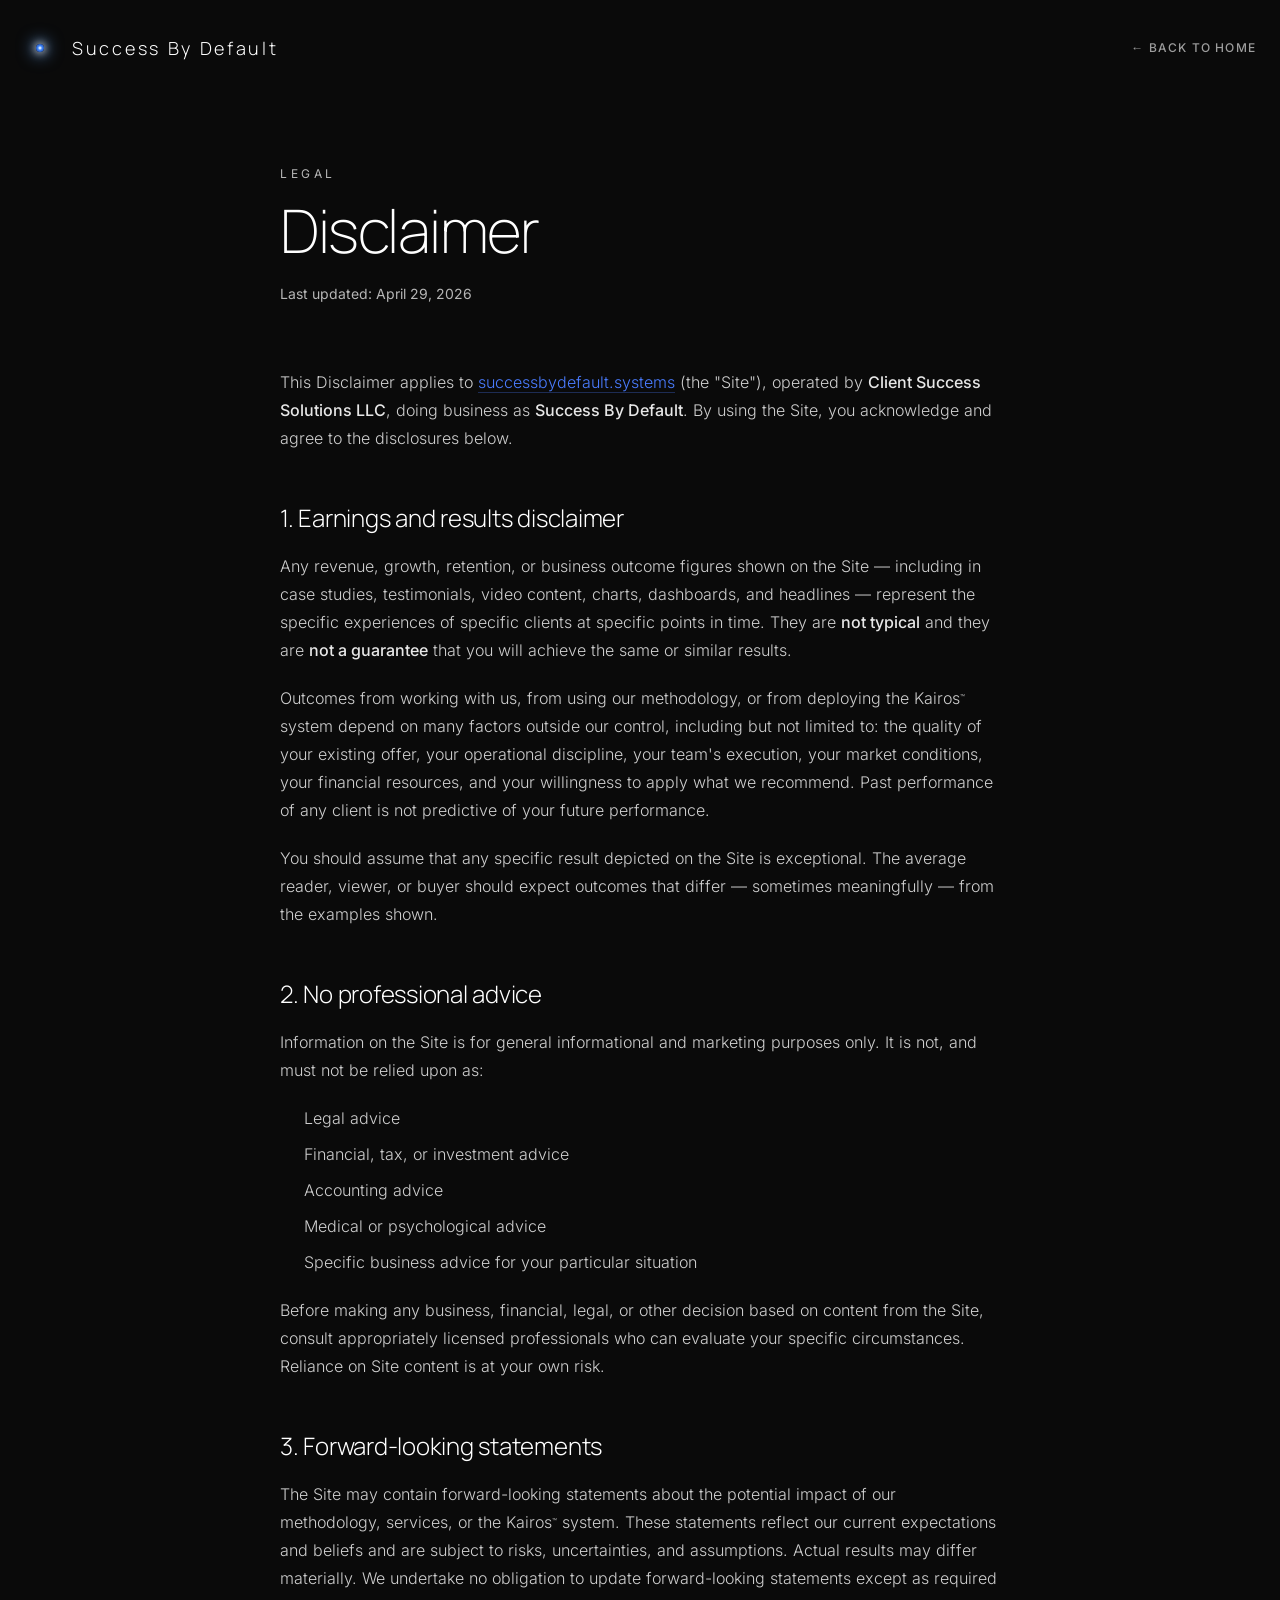
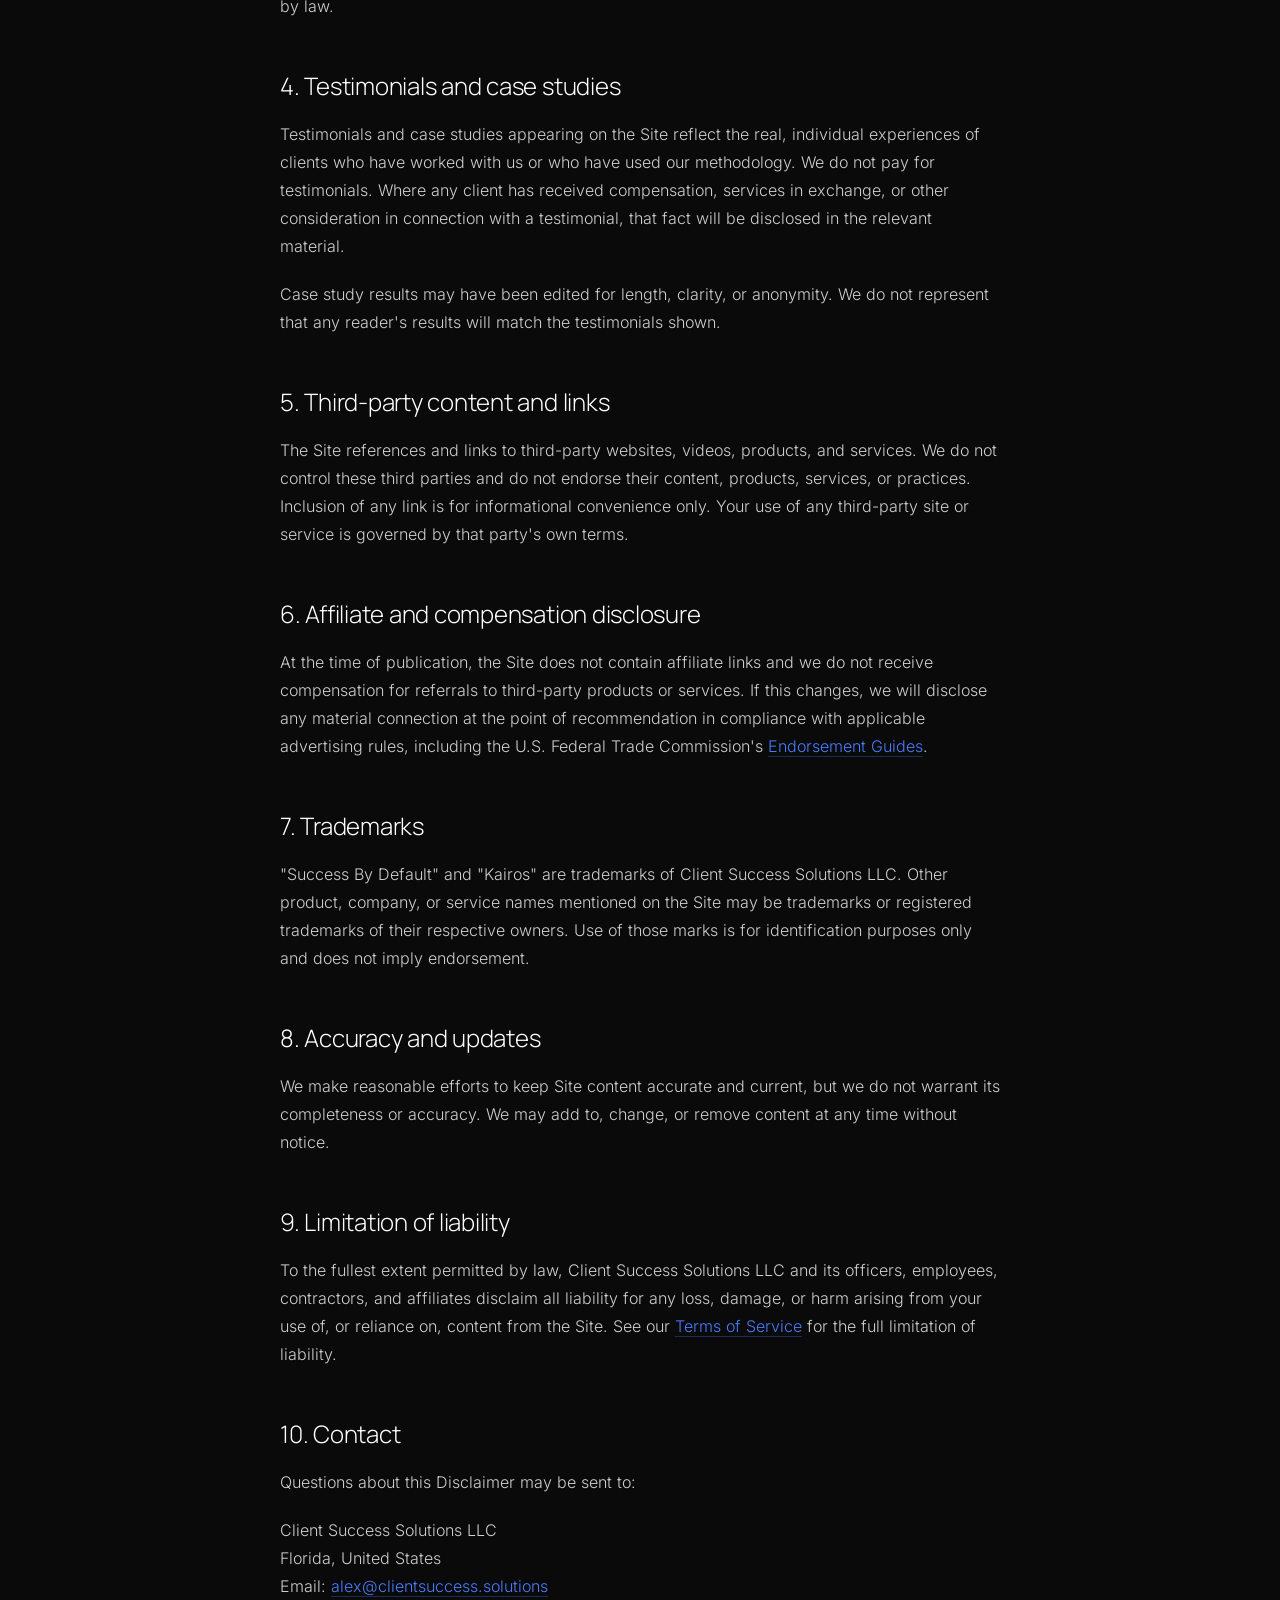
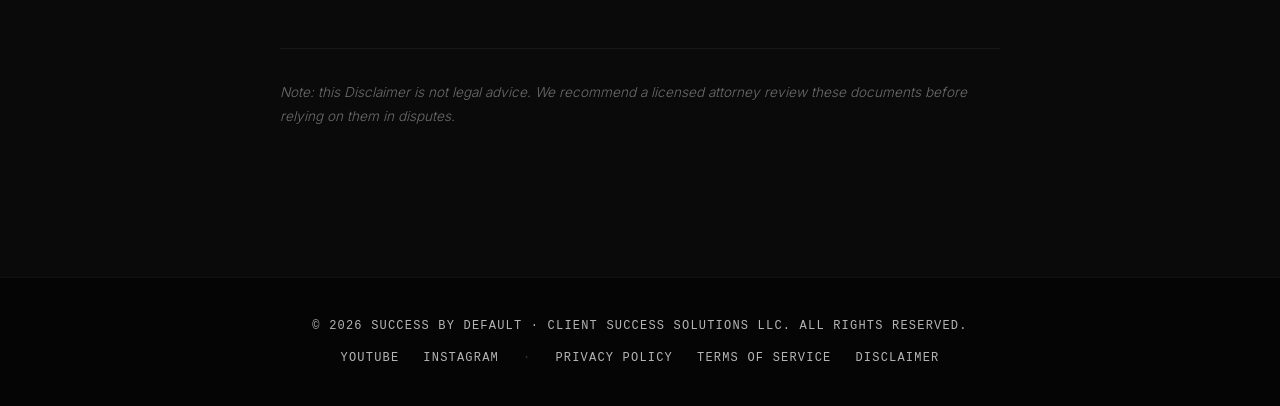
==== commit d4b36f5e: "Fix legal jurisdiction (Georgia→Florida) and lift remaining /45 body text to /80" ====
--- a/disclaimer.html
+++ b/disclaimer.html
@@ -101,7 +101,7 @@
       <h2>10. Contact</h2>
       <p>Questions about this Disclaimer may be sent to:</p>
       <p>Client Success Solutions LLC<br>
-      Atlanta, Georgia, United States<br>
+      Florida, United States<br>
       Email: <a href="mailto:alex@clientsuccess.solutions">alex@clientsuccess.solutions</a></p>
 
       <p style="margin-top:3rem; padding-top:2rem; border-top:1px solid rgba(255,255,255,0.06); font-size:0.85rem; color:rgba(255,255,255,0.4);"><em>Note: this Disclaimer is not legal advice. We recommend a licensed attorney review these documents before relying on them in disputes.</em></p>
--- a/styles.css
+++ b/styles.css
@@ -1 +1 @@
-*,:after,:before{--tw-border-spacing-x:0;--tw-border-spacing-y:0;--tw-translate-x:0;--tw-translate-y:0;--tw-rotate:0;--tw-skew-x:0;--tw-skew-y:0;--tw-scale-x:1;--tw-scale-y:1;--tw-pan-x: ;--tw-pan-y: ;--tw-pinch-zoom: ;--tw-scroll-snap-strictness:proximity;--tw-gradient-from-position: ;--tw-gradient-via-position: ;--tw-gradient-to-position: ;--tw-ordinal: ;--tw-slashed-zero: ;--tw-numeric-figure: ;--tw-numeric-spacing: ;--tw-numeric-fraction: ;--tw-ring-inset: ;--tw-ring-offset-width:0px;--tw-ring-offset-color:#fff;--tw-ring-color:rgba(59,130,246,.5);--tw-ring-offset-shadow:0 0 #0000;--tw-ring-shadow:0 0 #0000;--tw-shadow:0 0 #0000;--tw-shadow-colored:0 0 #0000;--tw-blur: ;--tw-brightness: ;--tw-contrast: ;--tw-grayscale: ;--tw-hue-rotate: ;--tw-invert: ;--tw-saturate: ;--tw-sepia: ;--tw-drop-shadow: ;--tw-backdrop-blur: ;--tw-backdrop-brightness: ;--tw-backdrop-contrast: ;--tw-backdrop-grayscale: ;--tw-backdrop-hue-rotate: ;--tw-backdrop-invert: ;--tw-backdrop-opacity: ;--tw-backdrop-saturate: ;--tw-backdrop-sepia: ;--tw-contain-size: ;--tw-contain-layout: ;--tw-contain-paint: ;--tw-contain-style: }::backdrop{--tw-border-spacing-x:0;--tw-border-spacing-y:0;--tw-translate-x:0;--tw-translate-y:0;--tw-rotate:0;--tw-skew-x:0;--tw-skew-y:0;--tw-scale-x:1;--tw-scale-y:1;--tw-pan-x: ;--tw-pan-y: ;--tw-pinch-zoom: ;--tw-scroll-snap-strictness:proximity;--tw-gradient-from-position: ;--tw-gradient-via-position: ;--tw-gradient-to-position: ;--tw-ordinal: ;--tw-slashed-zero: ;--tw-numeric-figure: ;--tw-numeric-spacing: ;--tw-numeric-fraction: ;--tw-ring-inset: ;--tw-ring-offset-width:0px;--tw-ring-offset-color:#fff;--tw-ring-color:rgba(59,130,246,.5);--tw-ring-offset-shadow:0 0 #0000;--tw-ring-shadow:0 0 #0000;--tw-shadow:0 0 #0000;--tw-shadow-colored:0 0 #0000;--tw-blur: ;--tw-brightness: ;--tw-contrast: ;--tw-grayscale: ;--tw-hue-rotate: ;--tw-invert: ;--tw-saturate: ;--tw-sepia: ;--tw-drop-shadow: ;--tw-backdrop-blur: ;--tw-backdrop-brightness: ;--tw-backdrop-contrast: ;--tw-backdrop-grayscale: ;--tw-backdrop-hue-rotate: ;--tw-backdrop-invert: ;--tw-backdrop-opacity: ;--tw-backdrop-saturate: ;--tw-backdrop-sepia: ;--tw-contain-size: ;--tw-contain-layout: ;--tw-contain-paint: ;--tw-contain-style: }/*! tailwindcss v3.4.17 | MIT License | https://tailwindcss.com*/*,:after,:before{box-sizing:border-box;border:0 solid #e5e7eb}:after,:before{--tw-content:""}:host,html{line-height:1.5;-webkit-text-size-adjust:100%;-moz-tab-size:4;-o-tab-size:4;tab-size:4;font-family:ui-sans-serif,system-ui,sans-serif,Apple Color Emoji,Segoe UI Emoji,Segoe UI Symbol,Noto Color Emoji;font-feature-settings:normal;font-variation-settings:normal;-webkit-tap-highlight-color:transparent}body{margin:0;line-height:inherit}hr{height:0;color:inherit;border-top-width:1px}abbr:where([title]){-webkit-text-decoration:underline dotted;text-decoration:underline dotted}h1,h2,h3,h4,h5,h6{font-size:inherit;font-weight:inherit}a{color:inherit;text-decoration:inherit}b,strong{font-weight:bolder}code,kbd,pre,samp{font-family:JetBrains Mono,ui-monospace,SFMono-Regular,Menlo,monospace;font-feature-settings:normal;font-variation-settings:normal;font-size:1em}small{font-size:80%}sub,sup{font-size:75%;line-height:0;position:relative;vertical-align:baseline}sub{bottom:-.25em}sup{top:-.5em}table{text-indent:0;border-color:inherit;border-collapse:collapse}button,input,optgroup,select,textarea{font-family:inherit;font-feature-settings:inherit;font-variation-settings:inherit;font-size:100%;font-weight:inherit;line-height:inherit;letter-spacing:inherit;color:inherit;margin:0;padding:0}button,select{text-transform:none}button,input:where([type=button]),input:where([type=reset]),input:where([type=submit]){-webkit-appearance:button;background-color:transparent;background-image:none}:-moz-focusring{outline:auto}:-moz-ui-invalid{box-shadow:none}progress{vertical-align:baseline}::-webkit-inner-spin-button,::-webkit-outer-spin-button{height:auto}[type=search]{-webkit-appearance:textfield;outline-offset:-2px}::-webkit-search-decoration{-webkit-appearance:none}::-webkit-file-upload-button{-webkit-appearance:button;font:inherit}summary{display:list-item}blockquote,dd,dl,figure,h1,h2,h3,h4,h5,h6,hr,p,pre{margin:0}fieldset{margin:0}fieldset,legend{padding:0}menu,ol,ul{list-style:none;margin:0;padding:0}dialog{padding:0}textarea{resize:vertical}input::-moz-placeholder,textarea::-moz-placeholder{opacity:1;color:#9ca3af}input::placeholder,textarea::placeholder{opacity:1;color:#9ca3af}[role=button],button{cursor:pointer}:disabled{cursor:default}audio,canvas,embed,iframe,img,object,svg,video{display:block;vertical-align:middle}img,video{max-width:100%;height:auto}[hidden]:where(:not([hidden=until-found])){display:none}.container{width:100%}@media (min-width:640px){.container{max-width:640px}}@media (min-width:768px){.container{max-width:768px}}@media (min-width:1024px){.container{max-width:1024px}}@media (min-width:1280px){.container{max-width:1280px}}@media (min-width:1536px){.container{max-width:1536px}}.pointer-events-none{pointer-events:none}.pointer-events-auto{pointer-events:auto}.visible{visibility:visible}.fixed{position:fixed}.absolute{position:absolute}.relative{position:relative}.-inset-0\.5{inset:-.125rem}.-inset-1{inset:-.25rem}.inset-0{inset:0}.inset-x-0{left:0;right:0}.-bottom-4{bottom:-1rem}.-right-4{right:-1rem}.-top-4{top:-1rem}.bottom-0{bottom:0}.bottom-6{bottom:1.5rem}.left-0{left:0}.left-1\/2{left:50%}.right-0{right:0}.right-1\/4{right:25%}.top-0{top:0}.top-1\/2{top:50%}.z-0{z-index:0}.z-10{z-index:10}.z-30{z-index:30}.z-50{z-index:50}.z-\[1\]{z-index:1}.-mx-4{margin-left:-1rem;margin-right:-1rem}.mx-auto{margin-left:auto;margin-right:auto}.mb-1{margin-bottom:.25rem}.mb-10{margin-bottom:2.5rem}.mb-12{margin-bottom:3rem}.mb-16{margin-bottom:4rem}.mb-2{margin-bottom:.5rem}.mb-20{margin-bottom:5rem}.mb-24{margin-bottom:6rem}.mb-3{margin-bottom:.75rem}.mb-32{margin-bottom:8rem}.mb-4{margin-bottom:1rem}.mb-6{margin-bottom:1.5rem}.mb-8{margin-bottom:2rem}.mb-\[2px\]{margin-bottom:2px}.ml-3{margin-left:.75rem}.mt-1{margin-top:.25rem}.mt-14{margin-top:3.5rem}.mt-2{margin-top:.5rem}.mt-3{margin-top:.75rem}.mt-32{margin-top:8rem}.mt-4{margin-top:1rem}.mt-6{margin-top:1.5rem}.mt-auto{margin-top:auto}.block{display:block}.inline-block{display:inline-block}.flex{display:flex}.inline-flex{display:inline-flex}.grid{display:grid}.hidden{display:none}.aspect-\[4\/5\]{aspect-ratio:4/5}.aspect-video{aspect-ratio:16/9}.h-1\.5{height:.375rem}.h-10{height:2.5rem}.h-12{height:3rem}.h-14{height:3.5rem}.h-2{height:.5rem}.h-24{height:6rem}.h-64{height:16rem}.h-7{height:1.75rem}.h-8{height:2rem}.h-\[300px\]{height:300px}.h-\[500px\]{height:500px}.h-auto{height:auto}.h-full{height:100%}.h-max{height:-moz-max-content;height:max-content}.h-px{height:1px}.min-h-\[140px\]{min-height:140px}.min-h-\[300px\]{min-height:300px}.min-h-screen{min-height:100vh}.w-1{width:.25rem}.w-1\.5{width:.375rem}.w-10{width:2.5rem}.w-12{width:3rem}.w-2{width:.5rem}.w-24{width:6rem}.w-64{width:16rem}.w-7{width:1.75rem}.w-8{width:2rem}.w-\[300px\]{width:300px}.w-fit{width:-moz-fit-content;width:fit-content}.w-full{width:100%}.w-max{width:-moz-max-content;width:max-content}.min-w-\[85\%\]{min-width:85%}.max-w-2xl{max-width:42rem}.max-w-3xl{max-width:48rem}.max-w-4xl{max-width:56rem}.max-w-5xl{max-width:64rem}.max-w-6xl{max-width:72rem}.max-w-7xl{max-width:80rem}.max-w-sm{max-width:24rem}.max-w-xl{max-width:36rem}.flex-1{flex:1 1 0%}.shrink-0{flex-shrink:0}.-translate-x-1\/2{--tw-translate-x:-50%}.-translate-x-1\/2,.-translate-y-1\/2{transform:translate(var(--tw-translate-x),var(--tw-translate-y)) rotate(var(--tw-rotate)) skewX(var(--tw-skew-x)) skewY(var(--tw-skew-y)) scaleX(var(--tw-scale-x)) scaleY(var(--tw-scale-y))}.-translate-y-1\/2{--tw-translate-y:-50%}.translate-x-0\.5{--tw-translate-x:0.125rem}.translate-x-0\.5,.translate-y-0{transform:translate(var(--tw-translate-x),var(--tw-translate-y)) rotate(var(--tw-rotate)) skewX(var(--tw-skew-x)) skewY(var(--tw-skew-y)) scaleX(var(--tw-scale-x)) scaleY(var(--tw-scale-y))}.translate-y-0{--tw-translate-y:0px}.translate-y-4{--tw-translate-y:1rem}.transform,.translate-y-4{transform:translate(var(--tw-translate-x),var(--tw-translate-y)) rotate(var(--tw-rotate)) skewX(var(--tw-skew-x)) skewY(var(--tw-skew-y)) scaleX(var(--tw-scale-x)) scaleY(var(--tw-scale-y))}@keyframes pulse{50%{opacity:.5}}.animate-pulse{animation:pulse 2s cubic-bezier(.4,0,.6,1) infinite}.cursor-default{cursor:default}.cursor-pointer{cursor:pointer}.snap-x{scroll-snap-type:x var(--tw-scroll-snap-strictness)}.snap-mandatory{--tw-scroll-snap-strictness:mandatory}.snap-center{scroll-snap-align:center}.grid-cols-1{grid-template-columns:repeat(1,minmax(0,1fr))}.grid-cols-2{grid-template-columns:repeat(2,minmax(0,1fr))}.flex-col{flex-direction:column}.flex-wrap{flex-wrap:wrap}.items-start{align-items:flex-start}.items-end{align-items:flex-end}.items-center{align-items:center}.items-baseline{align-items:baseline}.items-stretch{align-items:stretch}.justify-end{justify-content:flex-end}.justify-center{justify-content:center}.justify-between{justify-content:space-between}.gap-1{gap:.25rem}.gap-12{gap:3rem}.gap-2{gap:.5rem}.gap-3{gap:.75rem}.gap-4{gap:1rem}.gap-6{gap:1.5rem}.gap-8{gap:2rem}.gap-x-12{-moz-column-gap:3rem;column-gap:3rem}.gap-x-24{-moz-column-gap:6rem;column-gap:6rem}.gap-x-6{-moz-column-gap:1.5rem;column-gap:1.5rem}.gap-y-10{row-gap:2.5rem}.gap-y-20{row-gap:5rem}.gap-y-8{row-gap:2rem}.space-y-3>:not([hidden])~:not([hidden]){--tw-space-y-reverse:0;margin-top:calc(.75rem*(1 - var(--tw-space-y-reverse)));margin-bottom:calc(.75rem*var(--tw-space-y-reverse))}.space-y-6>:not([hidden])~:not([hidden]){--tw-space-y-reverse:0;margin-top:calc(1.5rem*(1 - var(--tw-space-y-reverse)));margin-bottom:calc(1.5rem*var(--tw-space-y-reverse))}.overflow-hidden{overflow:hidden}.overflow-x-auto{overflow-x:auto}.overflow-y-auto{overflow-y:auto}.overflow-x-hidden{overflow-x:hidden}.whitespace-nowrap{white-space:nowrap}.rounded{border-radius:.25rem}.rounded-2xl{border-radius:1rem}.rounded-3xl,.rounded-\[1\.5rem\]{border-radius:1.5rem}.rounded-\[2rem\]{border-radius:2rem}.rounded-full{border-radius:9999px}.rounded-lg{border-radius:.5rem}.rounded-xl{border-radius:.75rem}.border{border-width:1px}.border-b{border-bottom-width:1px}.border-r{border-right-width:1px}.border-t{border-top-width:1px}.border-\[\#4A7CFF\]\/20{border-color:rgba(74,124,255,.2)}.border-\[\#4A7CFF\]\/30{border-color:rgba(74,124,255,.3)}.border-\[\#4A7CFF\]\/40{border-color:rgba(74,124,255,.4)}.border-\[\#4A7CFF\]\/50{border-color:rgba(74,124,255,.5)}.border-amber-500\/30{border-color:rgba(245,158,11,.3)}.border-black\/50{border-color:rgba(0,0,0,.5)}.border-blue-500\/20{border-color:rgba(59,130,246,.2)}.border-emerald-400\/20{border-color:rgba(52,211,153,.2)}.border-emerald-500\/20{border-color:rgba(16,185,129,.2)}.border-pink-500\/20{border-color:rgba(236,72,153,.2)}.border-red-500\/20{border-color:rgba(239,68,68,.2)}.border-white\/10{border-color:hsla(0,0%,100%,.1)}.border-white\/20{border-color:hsla(0,0%,100%,.2)}.border-white\/5,.border-white\/\[0\.05\]{border-color:hsla(0,0%,100%,.05)}.border-white\/\[0\.06\]{border-color:hsla(0,0%,100%,.06)}.border-white\/\[0\.08\]{border-color:hsla(0,0%,100%,.08)}.bg-\[\#050505\]{--tw-bg-opacity:1;background-color:rgb(5 5 5/var(--tw-bg-opacity,1))}.bg-\[\#0A0A0A\]{--tw-bg-opacity:1;background-color:rgb(10 10 10/var(--tw-bg-opacity,1))}.bg-\[\#0A0A0A\]\/50{background-color:hsla(0,0%,4%,.5)}.bg-\[\#0A0A0B\]{--tw-bg-opacity:1;background-color:rgb(10 10 11/var(--tw-bg-opacity,1))}.bg-\[\#4A7CFF\]{--tw-bg-opacity:1;background-color:rgb(74 124 255/var(--tw-bg-opacity,1))}.bg-\[\#4A7CFF\]\/10{background-color:rgba(74,124,255,.1)}.bg-\[\#4A7CFF\]\/5{background-color:rgba(74,124,255,.05)}.bg-amber-400{--tw-bg-opacity:1;background-color:rgb(251 191 36/var(--tw-bg-opacity,1))}.bg-amber-500{--tw-bg-opacity:1;background-color:rgb(245 158 11/var(--tw-bg-opacity,1))}.bg-amber-500\/10{background-color:rgba(245,158,11,.1)}.bg-black\/40{background-color:rgba(0,0,0,.4)}.bg-black\/50{background-color:rgba(0,0,0,.5)}.bg-black\/70{background-color:rgba(0,0,0,.7)}.bg-blue-500{--tw-bg-opacity:1;background-color:rgb(59 130 246/var(--tw-bg-opacity,1))}.bg-blue-500\/10{background-color:rgba(59,130,246,.1)}.bg-emerald-400\/10{background-color:rgba(52,211,153,.1)}.bg-emerald-500{--tw-bg-opacity:1;background-color:rgb(16 185 129/var(--tw-bg-opacity,1))}.bg-emerald-500\/10{background-color:rgba(16,185,129,.1)}.bg-emerald-500\/20{background-color:rgba(16,185,129,.2)}.bg-emerald-500\/5{background-color:rgba(16,185,129,.05)}.bg-pink-500{--tw-bg-opacity:1;background-color:rgb(236 72 153/var(--tw-bg-opacity,1))}.bg-pink-500\/10{background-color:rgba(236,72,153,.1)}.bg-pink-500\/20{background-color:rgba(236,72,153,.2)}.bg-pink-500\/5{background-color:rgba(236,72,153,.05)}.bg-purple-500\/10{background-color:rgba(168,85,247,.1)}.bg-red-500{--tw-bg-opacity:1;background-color:rgb(239 68 68/var(--tw-bg-opacity,1))}.bg-red-500\/10{background-color:rgba(239,68,68,.1)}.bg-red-500\/20{background-color:rgba(239,68,68,.2)}.bg-red-500\/5{background-color:rgba(239,68,68,.05)}.bg-white{--tw-bg-opacity:1;background-color:rgb(255 255 255/var(--tw-bg-opacity,1))}.bg-white\/10{background-color:hsla(0,0%,100%,.1)}.bg-white\/20{background-color:hsla(0,0%,100%,.2)}.bg-white\/5{background-color:hsla(0,0%,100%,.05)}.bg-white\/\[0\.02\]{background-color:hsla(0,0%,100%,.02)}.bg-\[radial-gradient\(ellipse_at_top_right\2c rgba\(239\2c 68\2c 68\2c 0\.15\)\2c transparent_70\%\)\]{background-image:radial-gradient(ellipse at top right,rgba(239,68,68,.15),transparent 70%)}.bg-gradient-to-b{background-image:linear-gradient(to bottom,var(--tw-gradient-stops))}.bg-gradient-to-br{background-image:linear-gradient(to bottom right,var(--tw-gradient-stops))}.bg-gradient-to-r{background-image:linear-gradient(to right,var(--tw-gradient-stops))}.from-\[\#0A0A0A\]{--tw-gradient-from:#0a0a0a var(--tw-gradient-from-position);--tw-gradient-to:hsla(0,0%,4%,0) var(--tw-gradient-to-position);--tw-gradient-stops:var(--tw-gradient-from),var(--tw-gradient-to)}.from-\[\#111\]{--tw-gradient-from:#111 var(--tw-gradient-from-position);--tw-gradient-to:hsla(0,0%,7%,0) var(--tw-gradient-to-position);--tw-gradient-stops:var(--tw-gradient-from),var(--tw-gradient-to)}.from-\[\#4A7CFF\]{--tw-gradient-from:#4a7cff var(--tw-gradient-from-position);--tw-gradient-to:rgba(74,124,255,0) var(--tw-gradient-to-position);--tw-gradient-stops:var(--tw-gradient-from),var(--tw-gradient-to)}.from-\[\#4A7CFF\]\/10{--tw-gradient-from:rgba(74,124,255,.1) var(--tw-gradient-from-position);--tw-gradient-to:rgba(74,124,255,0) var(--tw-gradient-to-position);--tw-gradient-stops:var(--tw-gradient-from),var(--tw-gradient-to)}.from-\[\#4A7CFF\]\/40{--tw-gradient-from:rgba(74,124,255,.4) var(--tw-gradient-from-position);--tw-gradient-to:rgba(74,124,255,0) var(--tw-gradient-to-position);--tw-gradient-stops:var(--tw-gradient-from),var(--tw-gradient-to)}.from-amber-600{--tw-gradient-from:#d97706 var(--tw-gradient-from-position);--tw-gradient-to:rgba(217,119,6,0) var(--tw-gradient-to-position);--tw-gradient-stops:var(--tw-gradient-from),var(--tw-gradient-to)}.from-blue-600{--tw-gradient-from:#2563eb var(--tw-gradient-from-position);--tw-gradient-to:rgba(37,99,235,0) var(--tw-gradient-to-position);--tw-gradient-stops:var(--tw-gradient-from),var(--tw-gradient-to)}.from-emerald-500\/10{--tw-gradient-from:rgba(16,185,129,.1) var(--tw-gradient-from-position);--tw-gradient-to:rgba(16,185,129,0) var(--tw-gradient-to-position);--tw-gradient-stops:var(--tw-gradient-from),var(--tw-gradient-to)}.from-emerald-600{--tw-gradient-from:#059669 var(--tw-gradient-from-position);--tw-gradient-to:rgba(5,150,105,0) var(--tw-gradient-to-position);--tw-gradient-stops:var(--tw-gradient-from),var(--tw-gradient-to)}.from-pink-500\/10{--tw-gradient-from:rgba(236,72,153,.1) var(--tw-gradient-from-position);--tw-gradient-to:rgba(236,72,153,0) var(--tw-gradient-to-position);--tw-gradient-stops:var(--tw-gradient-from),var(--tw-gradient-to)}.from-red-600{--tw-gradient-from:#dc2626 var(--tw-gradient-from-position);--tw-gradient-to:rgba(220,38,38,0) var(--tw-gradient-to-position);--tw-gradient-stops:var(--tw-gradient-from),var(--tw-gradient-to)}.from-transparent{--tw-gradient-from:transparent var(--tw-gradient-from-position);--tw-gradient-to:transparent var(--tw-gradient-to-position);--tw-gradient-stops:var(--tw-gradient-from),var(--tw-gradient-to)}.from-white{--tw-gradient-from:#fff var(--tw-gradient-from-position);--tw-gradient-to:hsla(0,0%,100%,0) var(--tw-gradient-to-position);--tw-gradient-stops:var(--tw-gradient-from),var(--tw-gradient-to)}.from-white\/10{--tw-gradient-from:hsla(0,0%,100%,.1) var(--tw-gradient-from-position);--tw-gradient-to:hsla(0,0%,100%,0) var(--tw-gradient-to-position);--tw-gradient-stops:var(--tw-gradient-from),var(--tw-gradient-to)}.from-white\/20{--tw-gradient-from:hsla(0,0%,100%,.2) var(--tw-gradient-from-position);--tw-gradient-to:hsla(0,0%,100%,0) var(--tw-gradient-to-position);--tw-gradient-stops:var(--tw-gradient-from),var(--tw-gradient-to)}.from-white\/\[0\.05\]{--tw-gradient-from:hsla(0,0%,100%,.05) var(--tw-gradient-from-position);--tw-gradient-to:hsla(0,0%,100%,0) var(--tw-gradient-to-position);--tw-gradient-stops:var(--tw-gradient-from),var(--tw-gradient-to)}.via-\[\#4A7CFF\]\/30{--tw-gradient-to:rgba(74,124,255,0) var(--tw-gradient-to-position);--tw-gradient-stops:var(--tw-gradient-from),rgba(74,124,255,.3) var(--tw-gradient-via-position),var(--tw-gradient-to)}.via-\[\#4A7CFF\]\/50{--tw-gradient-to:rgba(74,124,255,0) var(--tw-gradient-to-position);--tw-gradient-stops:var(--tw-gradient-from),rgba(74,124,255,.5) var(--tw-gradient-via-position),var(--tw-gradient-to)}.via-emerald-500\/50{--tw-gradient-to:rgba(16,185,129,0) var(--tw-gradient-to-position);--tw-gradient-stops:var(--tw-gradient-from),rgba(16,185,129,.5) var(--tw-gradient-via-position),var(--tw-gradient-to)}.via-white\/40{--tw-gradient-to:hsla(0,0%,100%,0) var(--tw-gradient-to-position);--tw-gradient-stops:var(--tw-gradient-from),hsla(0,0%,100%,.4) var(--tw-gradient-via-position),var(--tw-gradient-to)}.to-\[\#050505\]{--tw-gradient-to:#050505 var(--tw-gradient-to-position)}.to-\[\#111\]{--tw-gradient-to:#111 var(--tw-gradient-to-position)}.to-\[\#4A7CFF\]\/40{--tw-gradient-to:rgba(74,124,255,.4) var(--tw-gradient-to-position)}.to-\[\#4A7CFF\]\/5{--tw-gradient-to:rgba(74,124,255,.05) var(--tw-gradient-to-position)}.to-amber-400{--tw-gradient-to:#fbbf24 var(--tw-gradient-to-position)}.to-blue-400{--tw-gradient-to:#60a5fa var(--tw-gradient-to-position)}.to-emerald-400{--tw-gradient-to:#34d399 var(--tw-gradient-to-position)}.to-purple-600{--tw-gradient-to:#9333ea var(--tw-gradient-to-position)}.to-red-500{--tw-gradient-to:#ef4444 var(--tw-gradient-to-position)}.to-transparent{--tw-gradient-to:transparent var(--tw-gradient-to-position)}.to-white\/5{--tw-gradient-to:hsla(0,0%,100%,.05) var(--tw-gradient-to-position)}.to-white\/70{--tw-gradient-to:hsla(0,0%,100%,.7) var(--tw-gradient-to-position)}.to-white\/\[0\.01\]{--tw-gradient-to:hsla(0,0%,100%,.01) var(--tw-gradient-to-position)}.bg-clip-text{-webkit-background-clip:text;background-clip:text}.object-cover{-o-object-fit:cover;object-fit:cover}.object-top{-o-object-position:top;object-position:top}.p-1{padding:.25rem}.p-2{padding:.5rem}.p-3{padding:.75rem}.p-4{padding:1rem}.p-5{padding:1.25rem}.p-\[1px\]{padding:1px}.px-1{padding-left:.25rem;padding-right:.25rem}.px-1\.5{padding-left:.375rem;padding-right:.375rem}.px-10{padding-left:2.5rem;padding-right:2.5rem}.px-12{padding-left:3rem;padding-right:3rem}.px-2{padding-left:.5rem;padding-right:.5rem}.px-2\.5{padding-left:.625rem;padding-right:.625rem}.px-3{padding-left:.75rem;padding-right:.75rem}.px-4{padding-left:1rem;padding-right:1rem}.px-5{padding-left:1.25rem;padding-right:1.25rem}.px-6{padding-left:1.5rem;padding-right:1.5rem}.py-0\.5{padding-top:.125rem;padding-bottom:.125rem}.py-1\.5{padding-top:.375rem;padding-bottom:.375rem}.py-10{padding-top:2.5rem;padding-bottom:2.5rem}.py-2{padding-top:.5rem;padding-bottom:.5rem}.py-2\.5{padding-top:.625rem;padding-bottom:.625rem}.py-24{padding-top:6rem;padding-bottom:6rem}.py-3{padding-top:.75rem;padding-bottom:.75rem}.py-5{padding-top:1.25rem;padding-bottom:1.25rem}.py-6{padding-top:1.5rem;padding-bottom:1.5rem}.pb-2{padding-bottom:.5rem}.pb-20{padding-bottom:5rem}.pb-24{padding-bottom:6rem}.pb-3{padding-bottom:.75rem}.pb-32{padding-bottom:8rem}.pb-4{padding-bottom:1rem}.pl-0{padding-left:0}.pr-1{padding-right:.25rem}.pr-4{padding-right:1rem}.pt-10{padding-top:2.5rem}.pt-12{padding-top:3rem}.pt-20{padding-top:5rem}.pt-32{padding-top:8rem}.pt-8{padding-top:2rem}.text-center{text-align:center}.font-inter{font-family:Inter,sans-serif}.font-manrope{font-family:Manrope,sans-serif}.font-mono{font-family:JetBrains Mono,ui-monospace,SFMono-Regular,Menlo,monospace}.text-2xl{font-size:1.5rem;line-height:2rem}.text-3xl{font-size:1.875rem;line-height:2.25rem}.text-4xl{font-size:2.25rem;line-height:2.5rem}.text-5xl{font-size:3rem;line-height:1}.text-\[11px\]{font-size:11px}.text-base{font-size:1rem;line-height:1.5rem}.text-lg{font-size:1.125rem;line-height:1.75rem}.text-sm{font-size:.875rem;line-height:1.25rem}.text-xl{font-size:1.25rem;line-height:1.75rem}.text-xs{font-size:.75rem;line-height:1rem}.font-extralight{font-weight:200}.font-light{font-weight:300}.font-medium{font-weight:500}.font-normal{font-weight:400}.font-semibold{font-weight:600}.font-thin{font-weight:100}.uppercase{text-transform:uppercase}.leading-\[0\.95\]{line-height:.95}.leading-none{line-height:1}.leading-relaxed{line-height:1.625}.leading-snug{line-height:1.375}.tracking-\[0\.15em\]{letter-spacing:.15em}.tracking-\[0\.2em\]{letter-spacing:.2em}.tracking-\[0\.3em\]{letter-spacing:.3em}.tracking-normal{letter-spacing:0}.tracking-tight{letter-spacing:-.025em}.tracking-wide{letter-spacing:.025em}.tracking-widest{letter-spacing:.1em}.text-\[\#4A7CFF\]{--tw-text-opacity:1;color:rgb(74 124 255/var(--tw-text-opacity,1))}.text-\[\#4A7CFF\]\/60{color:rgba(74,124,255,.6)}.text-\[\#4A7CFF\]\/70{color:rgba(74,124,255,.7)}.text-amber-400{--tw-text-opacity:1;color:rgb(251 191 36/var(--tw-text-opacity,1))}.text-blue-200\/70{color:rgba(191,219,254,.7)}.text-blue-200\/80{color:rgba(191,219,254,.8)}.text-blue-400{--tw-text-opacity:1;color:rgb(96 165 250/var(--tw-text-opacity,1))}.text-emerald-300{--tw-text-opacity:1;color:rgb(110 231 183/var(--tw-text-opacity,1))}.text-emerald-300\/80{color:rgba(110,231,183,.8)}.text-emerald-400{--tw-text-opacity:1;color:rgb(52 211 153/var(--tw-text-opacity,1))}.text-emerald-400\/60{color:rgba(52,211,153,.6)}.text-emerald-50{--tw-text-opacity:1;color:rgb(236 253 245/var(--tw-text-opacity,1))}.text-neutral-400{--tw-text-opacity:1;color:rgb(163 163 163/var(--tw-text-opacity,1))}.text-pink-300{--tw-text-opacity:1;color:rgb(249 168 212/var(--tw-text-opacity,1))}.text-pink-300\/80{color:rgba(249,168,212,.8)}.text-pink-400{--tw-text-opacity:1;color:rgb(244 114 182/var(--tw-text-opacity,1))}.text-pink-400\/60{color:rgba(244,114,182,.6)}.text-pink-50{--tw-text-opacity:1;color:rgb(253 242 248/var(--tw-text-opacity,1))}.text-red-100{--tw-text-opacity:1;color:rgb(254 226 226/var(--tw-text-opacity,1))}.text-red-300{--tw-text-opacity:1;color:rgb(252 165 165/var(--tw-text-opacity,1))}.text-red-400{--tw-text-opacity:1;color:rgb(248 113 113/var(--tw-text-opacity,1))}.text-red-400\/80{color:hsla(0,91%,71%,.8)}.text-transparent{color:transparent}.text-white{--tw-text-opacity:1;color:rgb(255 255 255/var(--tw-text-opacity,1))}.text-white\/20{color:hsla(0,0%,100%,.2)}.text-white\/45{color:hsla(0,0%,100%,.45)}.text-white\/55{color:hsla(0,0%,100%,.55)}.text-white\/60{color:hsla(0,0%,100%,.6)}.text-white\/70{color:hsla(0,0%,100%,.7)}.text-white\/80{color:hsla(0,0%,100%,.8)}.text-white\/90{color:hsla(0,0%,100%,.9)}.underline{text-decoration-line:underline}.line-through{text-decoration-line:line-through}.decoration-emerald-500\/50{text-decoration-color:rgba(16,185,129,.5)}.antialiased{-webkit-font-smoothing:antialiased;-moz-osx-font-smoothing:grayscale}.opacity-0{opacity:0}.opacity-100{opacity:1}.opacity-40{opacity:.4}.opacity-70{opacity:.7}.opacity-80{opacity:.8}.opacity-90{opacity:.9}.shadow-2xl{--tw-shadow:0 25px 50px -12px rgba(0,0,0,.25);--tw-shadow-colored:0 25px 50px -12px var(--tw-shadow-color)}.shadow-2xl,.shadow-\[0_0_10px_rgba\(239\2c 68\2c 68\2c 0\.6\)\]{box-shadow:var(--tw-ring-offset-shadow,0 0 #0000),var(--tw-ring-shadow,0 0 #0000),var(--tw-shadow)}.shadow-\[0_0_10px_rgba\(239\2c 68\2c 68\2c 0\.6\)\]{--tw-shadow:0 0 10px rgba(239,68,68,.6);--tw-shadow-colored:0 0 10px var(--tw-shadow-color)}.shadow-\[0_0_15px_rgba\(245\2c 158\2c 11\2c 0\.1\)\]{--tw-shadow:0 0 15px rgba(245,158,11,.1);--tw-shadow-colored:0 0 15px var(--tw-shadow-color);box-shadow:var(--tw-ring-offset-shadow,0 0 #0000),var(--tw-ring-shadow,0 0 #0000),var(--tw-shadow)}.shadow-\[0_0_15px_rgba\(255\2c 255\2c 255\2c 0\.05\)\]{--tw-shadow:0 0 15px hsla(0,0%,100%,.05);--tw-shadow-colored:0 0 15px var(--tw-shadow-color);box-shadow:var(--tw-ring-offset-shadow,0 0 #0000),var(--tw-ring-shadow,0 0 #0000),var(--tw-shadow)}.shadow-\[0_0_15px_rgba\(74\2c 124\2c 255\2c 0\.1\)\]{--tw-shadow:0 0 15px rgba(74,124,255,.1);--tw-shadow-colored:0 0 15px var(--tw-shadow-color);box-shadow:var(--tw-ring-offset-shadow,0 0 #0000),var(--tw-ring-shadow,0 0 #0000),var(--tw-shadow)}.shadow-\[0_0_20px_rgba\(74\2c 124\2c 255\2c 0\.15\)\2c 0_0_40px_rgba\(74\2c 124\2c 255\2c 0\.05\)\]{--tw-shadow:0 0 20px rgba(74,124,255,.15),0 0 40px rgba(74,124,255,.05);--tw-shadow-colored:0 0 20px var(--tw-shadow-color),0 0 40px var(--tw-shadow-color);box-shadow:var(--tw-ring-offset-shadow,0 0 #0000),var(--tw-ring-shadow,0 0 #0000),var(--tw-shadow)}.shadow-\[0_0_30px_rgba\(0\2c 0\2c 0\2c 0\.5\)\]{--tw-shadow:0 0 30px rgba(0,0,0,.5);--tw-shadow-colored:0 0 30px var(--tw-shadow-color);box-shadow:var(--tw-ring-offset-shadow,0 0 #0000),var(--tw-ring-shadow,0 0 #0000),var(--tw-shadow)}.shadow-\[0_0_8px_rgba\(16\2c 185\2c 129\2c 0\.6\)\]{--tw-shadow:0 0 8px rgba(16,185,129,.6);--tw-shadow-colored:0 0 8px var(--tw-shadow-color);box-shadow:var(--tw-ring-offset-shadow,0 0 #0000),var(--tw-ring-shadow,0 0 #0000),var(--tw-shadow)}.shadow-\[0_0_8px_rgba\(239\2c 68\2c 68\2c 0\.6\)\]{--tw-shadow:0 0 8px rgba(239,68,68,.6);--tw-shadow-colored:0 0 8px var(--tw-shadow-color);box-shadow:var(--tw-ring-offset-shadow,0 0 #0000),var(--tw-ring-shadow,0 0 #0000),var(--tw-shadow)}.shadow-\[0_0_8px_rgba\(245\2c 158\2c 11\2c 0\.6\)\]{--tw-shadow:0 0 8px rgba(245,158,11,.6);--tw-shadow-colored:0 0 8px var(--tw-shadow-color);box-shadow:var(--tw-ring-offset-shadow,0 0 #0000),var(--tw-ring-shadow,0 0 #0000),var(--tw-shadow)}.shadow-\[0_0_8px_rgba\(255\2c 255\2c 255\2c 0\.8\)\]{--tw-shadow:0 0 8px hsla(0,0%,100%,.8);--tw-shadow-colored:0 0 8px var(--tw-shadow-color);box-shadow:var(--tw-ring-offset-shadow,0 0 #0000),var(--tw-ring-shadow,0 0 #0000),var(--tw-shadow)}.shadow-\[0_0_8px_rgba\(59\2c 130\2c 246\2c 0\.6\)\]{--tw-shadow:0 0 8px rgba(59,130,246,.6);--tw-shadow-colored:0 0 8px var(--tw-shadow-color);box-shadow:var(--tw-ring-offset-shadow,0 0 #0000),var(--tw-ring-shadow,0 0 #0000),var(--tw-shadow)}.shadow-\[0_20px_40px_-10px_rgba\(0\2c 0\2c 0\2c 0\.7\)\2c inset_0_2px_2px_rgba\(255\2c 255\2c 255\2c 0\.6\)\2c inset_0_-4px_8px_rgba\(0\2c 0\2c 0\2c 0\.3\)\2c inset_0_0_20px_rgba\(255\2c 255\2c 255\2c 0\.05\)\]{--tw-shadow:0 20px 40px -10px rgba(0,0,0,.7),inset 0 2px 2px hsla(0,0%,100%,.6),inset 0 -4px 8px rgba(0,0,0,.3),inset 0 0 20px hsla(0,0%,100%,.05);--tw-shadow-colored:0 20px 40px -10px var(--tw-shadow-color),inset 0 2px 2px var(--tw-shadow-color),inset 0 -4px 8px var(--tw-shadow-color),inset 0 0 20px var(--tw-shadow-color);box-shadow:var(--tw-ring-offset-shadow,0 0 #0000),var(--tw-ring-shadow,0 0 #0000),var(--tw-shadow)}.shadow-\[0_40px_100px_-20px_rgba\(0\2c 0\2c 0\2c 0\.7\)\]{--tw-shadow:0 40px 100px -20px rgba(0,0,0,.7);--tw-shadow-colored:0 40px 100px -20px var(--tw-shadow-color);box-shadow:var(--tw-ring-offset-shadow,0 0 #0000),var(--tw-ring-shadow,0 0 #0000),var(--tw-shadow)}.shadow-\[inset_0_1px_0_rgba\(255\2c 255\2c 255\2c 0\.1\)\2c 0_20px_40px_-10px_rgba\(0\2c 0\2c 0\2c 0\.5\)\]{--tw-shadow:inset 0 1px 0 hsla(0,0%,100%,.1),0 20px 40px -10px rgba(0,0,0,.5);--tw-shadow-colored:inset 0 1px 0 var(--tw-shadow-color),0 20px 40px -10px var(--tw-shadow-color);box-shadow:var(--tw-ring-offset-shadow,0 0 #0000),var(--tw-ring-shadow,0 0 #0000),var(--tw-shadow)}.shadow-\[inset_0_1px_0_rgba\(255\2c 255\2c 255\2c 0\.1\)\]{--tw-shadow:inset 0 1px 0 hsla(0,0%,100%,.1);--tw-shadow-colored:inset 0 1px 0 var(--tw-shadow-color);box-shadow:var(--tw-ring-offset-shadow,0 0 #0000),var(--tw-ring-shadow,0 0 #0000),var(--tw-shadow)}.shadow-\[inset_0_2px_10px_rgba\(0\2c 0\2c 0\2c 0\.5\)\]{--tw-shadow:inset 0 2px 10px rgba(0,0,0,.5);--tw-shadow-colored:inset 0 2px 10px var(--tw-shadow-color);box-shadow:var(--tw-ring-offset-shadow,0 0 #0000),var(--tw-ring-shadow,0 0 #0000),var(--tw-shadow)}.shadow-\[inset_0_2px_10px_rgba\(255\2c 255\2c 255\2c 0\.1\)\]{--tw-shadow:inset 0 2px 10px hsla(0,0%,100%,.1);--tw-shadow-colored:inset 0 2px 10px var(--tw-shadow-color);box-shadow:var(--tw-ring-offset-shadow,0 0 #0000),var(--tw-ring-shadow,0 0 #0000),var(--tw-shadow)}.shadow-\[inset_0_2px_8px_rgba\(0\2c 0\2c 0\2c 0\.8\)\]{--tw-shadow:inset 0 2px 8px rgba(0,0,0,.8);--tw-shadow-colored:inset 0 2px 8px var(--tw-shadow-color)}.shadow-\[inset_0_2px_8px_rgba\(0\2c 0\2c 0\2c 0\.8\)\],.shadow-sm{box-shadow:var(--tw-ring-offset-shadow,0 0 #0000),var(--tw-ring-shadow,0 0 #0000),var(--tw-shadow)}.shadow-sm{--tw-shadow:0 1px 2px 0 rgba(0,0,0,.05);--tw-shadow-colored:0 1px 2px 0 var(--tw-shadow-color)}.shadow-black{--tw-shadow-color:#000;--tw-shadow:var(--tw-shadow-colored)}.ring-1{--tw-ring-offset-shadow:var(--tw-ring-inset) 0 0 0 var(--tw-ring-offset-width) var(--tw-ring-offset-color);--tw-ring-shadow:var(--tw-ring-inset) 0 0 0 calc(1px + var(--tw-ring-offset-width)) var(--tw-ring-color);box-shadow:var(--tw-ring-offset-shadow),var(--tw-ring-shadow),var(--tw-shadow,0 0 #0000)}.ring-white\/5{--tw-ring-color:hsla(0,0%,100%,.05)}.blur{--tw-blur:blur(8px)}.blur,.blur-2xl{filter:var(--tw-blur) var(--tw-brightness) var(--tw-contrast) var(--tw-grayscale) var(--tw-hue-rotate) var(--tw-invert) var(--tw-saturate) var(--tw-sepia) var(--tw-drop-shadow)}.blur-2xl{--tw-blur:blur(40px)}.blur-\[100px\]{--tw-blur:blur(100px)}.blur-\[100px\],.blur-\[2px\]{filter:var(--tw-blur) var(--tw-brightness) var(--tw-contrast) var(--tw-grayscale) var(--tw-hue-rotate) var(--tw-invert) var(--tw-saturate) var(--tw-sepia) var(--tw-drop-shadow)}.blur-\[2px\]{--tw-blur:blur(2px)}.blur-\[80px\]{--tw-blur:blur(80px)}.blur-\[80px\],.blur-lg{filter:var(--tw-blur) var(--tw-brightness) var(--tw-contrast) var(--tw-grayscale) var(--tw-hue-rotate) var(--tw-invert) var(--tw-saturate) var(--tw-sepia) var(--tw-drop-shadow)}.blur-lg{--tw-blur:blur(16px)}.blur-md{--tw-blur:blur(12px)}.blur-md,.blur-xl{filter:var(--tw-blur) var(--tw-brightness) var(--tw-contrast) var(--tw-grayscale) var(--tw-hue-rotate) var(--tw-invert) var(--tw-saturate) var(--tw-sepia) var(--tw-drop-shadow)}.blur-xl{--tw-blur:blur(24px)}.filter{filter:var(--tw-blur) var(--tw-brightness) var(--tw-contrast) var(--tw-grayscale) var(--tw-hue-rotate) var(--tw-invert) var(--tw-saturate) var(--tw-sepia) var(--tw-drop-shadow)}.backdrop-blur-\[16px\]{--tw-backdrop-blur:blur(16px)}.backdrop-blur-\[16px\],.backdrop-blur-\[20px\]{-webkit-backdrop-filter:var(--tw-backdrop-blur) var(--tw-backdrop-brightness) var(--tw-backdrop-contrast) var(--tw-backdrop-grayscale) var(--tw-backdrop-hue-rotate) var(--tw-backdrop-invert) var(--tw-backdrop-opacity) var(--tw-backdrop-saturate) var(--tw-backdrop-sepia);backdrop-filter:var(--tw-backdrop-blur) var(--tw-backdrop-brightness) var(--tw-backdrop-contrast) var(--tw-backdrop-grayscale) var(--tw-backdrop-hue-rotate) var(--tw-backdrop-invert) var(--tw-backdrop-opacity) var(--tw-backdrop-saturate) var(--tw-backdrop-sepia)}.backdrop-blur-\[20px\]{--tw-backdrop-blur:blur(20px)}.backdrop-blur-md{--tw-backdrop-blur:blur(12px)}.backdrop-blur-md,.backdrop-blur-sm{-webkit-backdrop-filter:var(--tw-backdrop-blur) var(--tw-backdrop-brightness) var(--tw-backdrop-contrast) var(--tw-backdrop-grayscale) var(--tw-backdrop-hue-rotate) var(--tw-backdrop-invert) var(--tw-backdrop-opacity) var(--tw-backdrop-saturate) var(--tw-backdrop-sepia);backdrop-filter:var(--tw-backdrop-blur) var(--tw-backdrop-brightness) var(--tw-backdrop-contrast) var(--tw-backdrop-grayscale) var(--tw-backdrop-hue-rotate) var(--tw-backdrop-invert) var(--tw-backdrop-opacity) var(--tw-backdrop-saturate) var(--tw-backdrop-sepia)}.backdrop-blur-sm{--tw-backdrop-blur:blur(4px)}.backdrop-blur-xl{--tw-backdrop-blur:blur(24px);-webkit-backdrop-filter:var(--tw-backdrop-blur) var(--tw-backdrop-brightness) var(--tw-backdrop-contrast) var(--tw-backdrop-grayscale) var(--tw-backdrop-hue-rotate) var(--tw-backdrop-invert) var(--tw-backdrop-opacity) var(--tw-backdrop-saturate) var(--tw-backdrop-sepia);backdrop-filter:var(--tw-backdrop-blur) var(--tw-backdrop-brightness) var(--tw-backdrop-contrast) var(--tw-backdrop-grayscale) var(--tw-backdrop-hue-rotate) var(--tw-backdrop-invert) var(--tw-backdrop-opacity) var(--tw-backdrop-saturate) var(--tw-backdrop-sepia)}.transition{transition-property:color,background-color,border-color,text-decoration-color,fill,stroke,opacity,box-shadow,transform,filter,-webkit-backdrop-filter;transition-property:color,background-color,border-color,text-decoration-color,fill,stroke,opacity,box-shadow,transform,filter,backdrop-filter;transition-property:color,background-color,border-color,text-decoration-color,fill,stroke,opacity,box-shadow,transform,filter,backdrop-filter,-webkit-backdrop-filter;transition-timing-function:cubic-bezier(.4,0,.2,1);transition-duration:.15s}.transition-all{transition-property:all;transition-timing-function:cubic-bezier(.4,0,.2,1);transition-duration:.15s}.transition-colors{transition-property:color,background-color,border-color,text-decoration-color,fill,stroke;transition-timing-function:cubic-bezier(.4,0,.2,1);transition-duration:.15s}.transition-opacity{transition-property:opacity;transition-timing-function:cubic-bezier(.4,0,.2,1);transition-duration:.15s}.transition-transform{transition-property:transform;transition-timing-function:cubic-bezier(.4,0,.2,1);transition-duration:.15s}.duration-300{transition-duration:.3s}.duration-500{transition-duration:.5s}.duration-700{transition-duration:.7s}.ease-in-out{transition-timing-function:cubic-bezier(.4,0,.2,1)}.ease-out{transition-timing-function:cubic-bezier(0,0,.2,1)}.\[animation\:animationIn_0\.8s_ease-out_0\.1s_both\]{animation:animationIn .8s ease-out .1s both}.\[animation\:animationIn_0\.8s_ease-out_0\.2s_both\]{animation:animationIn .8s ease-out .2s both}.\[animation\:animationIn_0\.8s_ease-out_0\.3s_both\]{animation:animationIn .8s ease-out .3s both}.\[animation\:animationIn_0\.8s_ease-out_0\.4s_both\]{animation:animationIn .8s ease-out .4s both}.selection\:bg-\[\#4A7CFF\]\/30 ::-moz-selection{background-color:rgba(74,124,255,.3)}.selection\:bg-\[\#4A7CFF\]\/30 ::selection{background-color:rgba(74,124,255,.3)}.selection\:text-white ::-moz-selection{--tw-text-opacity:1;color:rgb(255 255 255/var(--tw-text-opacity,1))}.selection\:text-white ::selection{--tw-text-opacity:1;color:rgb(255 255 255/var(--tw-text-opacity,1))}.selection\:bg-\[\#4A7CFF\]\/30::-moz-selection{background-color:rgba(74,124,255,.3)}.selection\:bg-\[\#4A7CFF\]\/30::selection{background-color:rgba(74,124,255,.3)}.selection\:text-white::-moz-selection{--tw-text-opacity:1;color:rgb(255 255 255/var(--tw-text-opacity,1))}.selection\:text-white::selection{--tw-text-opacity:1;color:rgb(255 255 255/var(--tw-text-opacity,1))}.hover\:scale-\[1\.02\]:hover{--tw-scale-x:1.02;--tw-scale-y:1.02;transform:translate(var(--tw-translate-x),var(--tw-translate-y)) rotate(var(--tw-rotate)) skewX(var(--tw-skew-x)) skewY(var(--tw-skew-y)) scaleX(var(--tw-scale-x)) scaleY(var(--tw-scale-y))}.hover\:border-\[\#4A7CFF\]\/50:hover{border-color:rgba(74,124,255,.5)}.hover\:bg-emerald-500\/10:hover{background-color:rgba(16,185,129,.1)}.hover\:bg-emerald-500\/30:hover{background-color:rgba(16,185,129,.3)}.hover\:bg-pink-500\/10:hover{background-color:rgba(236,72,153,.1)}.hover\:bg-pink-500\/30:hover{background-color:rgba(236,72,153,.3)}.hover\:bg-red-500\/10:hover{background-color:rgba(239,68,68,.1)}.hover\:bg-red-500\/30:hover{background-color:rgba(239,68,68,.3)}.hover\:bg-white\/10:hover{background-color:hsla(0,0%,100%,.1)}.hover\:bg-white\/20:hover{background-color:hsla(0,0%,100%,.2)}.hover\:bg-white\/40:hover{background-color:hsla(0,0%,100%,.4)}.hover\:bg-white\/\[0\.02\]:hover{background-color:hsla(0,0%,100%,.02)}.hover\:text-white:hover{--tw-text-opacity:1;color:rgb(255 255 255/var(--tw-text-opacity,1))}.hover\:text-white\/60:hover{color:hsla(0,0%,100%,.6)}.hover\:text-white\/80:hover{color:hsla(0,0%,100%,.8)}.group\/link:hover .group-hover\/link\:translate-x-1\.5{--tw-translate-x:0.375rem}.group\/card:hover .group-hover\/card\:scale-150,.group\/link:hover .group-hover\/link\:translate-x-1\.5{transform:translate(var(--tw-translate-x),var(--tw-translate-y)) rotate(var(--tw-rotate)) skewX(var(--tw-skew-x)) skewY(var(--tw-skew-y)) scaleX(var(--tw-scale-x)) scaleY(var(--tw-scale-y))}.group\/card:hover .group-hover\/card\:scale-150{--tw-scale-x:1.5;--tw-scale-y:1.5}.group:hover .group-hover\:scale-110{--tw-scale-x:1.1;--tw-scale-y:1.1}.group:hover .group-hover\:scale-110,.group:hover .group-hover\:scale-\[1\.02\]{transform:translate(var(--tw-translate-x),var(--tw-translate-y)) rotate(var(--tw-rotate)) skewX(var(--tw-skew-x)) skewY(var(--tw-skew-y)) scaleX(var(--tw-scale-x)) scaleY(var(--tw-scale-y))}.group:hover .group-hover\:scale-\[1\.02\]{--tw-scale-x:1.02;--tw-scale-y:1.02}.group:hover .group-hover\:border-white\/10{border-color:hsla(0,0%,100%,.1)}.group:hover .group-hover\:border-white\/30{border-color:hsla(0,0%,100%,.3)}.group:hover .group-hover\:bg-black\/60{background-color:rgba(0,0,0,.6)}.group:hover .group-hover\:opacity-100{opacity:1}.group:hover .group-hover\:opacity-75{opacity:.75}@media (min-width:640px){.sm\:mt-0{margin-top:0}.sm\:block{display:block}.sm\:inline{display:inline}.sm\:flex{display:flex}.sm\:hidden{display:none}.sm\:w-2\/3{width:66.666667%}.sm\:w-auto{width:auto}.sm\:min-w-\[50\%\]{min-width:50%}.sm\:flex-row{flex-direction:row}.sm\:flex-nowrap{flex-wrap:nowrap}.sm\:items-center{align-items:center}.sm\:gap-0{gap:0}}@media (min-width:768px){.md\:col-span-1{grid-column:span 1/span 1}.md\:mb-24{margin-bottom:6rem}.md\:flex{display:flex}.md\:grid-cols-2{grid-template-columns:repeat(2,minmax(0,1fr))}.md\:grid-cols-5{grid-template-columns:repeat(5,minmax(0,1fr))}.md\:py-32{padding-top:8rem;padding-bottom:8rem}.md\:text-2xl{font-size:1.5rem;line-height:2rem}.md\:text-3xl{font-size:1.875rem;line-height:2.25rem}.md\:text-4xl{font-size:2.25rem;line-height:2.5rem}.md\:text-5xl{font-size:3rem;line-height:1}.md\:text-6xl{font-size:3.75rem;line-height:1}.md\:text-7xl{font-size:4.5rem;line-height:1}.md\:text-base{font-size:1rem;line-height:1.5rem}.md\:text-lg{font-size:1.125rem;line-height:1.75rem}}@media (min-width:1024px){.lg\:col-span-1{grid-column:span 1/span 1}.lg\:col-span-2{grid-column:span 2/span 2}.lg\:-mx-6{margin-left:-1.5rem;margin-right:-1.5rem}.lg\:mb-12{margin-bottom:3rem}.lg\:mb-20{margin-bottom:5rem}.lg\:mb-3{margin-bottom:.75rem}.lg\:mb-4{margin-bottom:1rem}.lg\:mt-16{margin-top:4rem}.lg\:mt-2{margin-top:.5rem}.lg\:flex{display:flex}.lg\:grid{display:grid}.lg\:aspect-square{aspect-ratio:1/1}.lg\:h-10{height:2.5rem}.lg\:h-16{height:4rem}.lg\:h-8{height:2rem}.lg\:h-96{height:24rem}.lg\:h-\[400px\]{height:400px}.lg\:h-\[500px\]{height:500px}.lg\:h-\[720px\]{height:720px}.lg\:h-full{height:100%}.lg\:w-8{width:2rem}.lg\:w-96{width:24rem}.lg\:w-\[160px\]{width:160px}.lg\:w-\[28\%\]{width:28%}.lg\:w-\[280px\]{width:280px}.lg\:w-\[400px\]{width:400px}.lg\:w-\[45\%\]{width:45%}.lg\:w-\[500px\]{width:500px}.lg\:w-auto{width:auto}.lg\:min-w-0{min-width:0}.lg\:flex-1{flex:1 1 0%}.lg\:grid-cols-3{grid-template-columns:repeat(3,minmax(0,1fr))}.lg\:grid-cols-4{grid-template-columns:repeat(4,minmax(0,1fr))}.lg\:flex-row{flex-direction:row}.lg\:flex-col{flex-direction:column}.lg\:flex-nowrap{flex-wrap:nowrap}.lg\:items-end{align-items:flex-end}.lg\:gap-0{gap:0}.lg\:gap-16{gap:4rem}.lg\:gap-2{gap:.5rem}.lg\:gap-2\.5{gap:.625rem}.lg\:gap-20{gap:5rem}.lg\:gap-3{gap:.75rem}.lg\:gap-4{gap:1rem}.lg\:gap-5{gap:1.25rem}.lg\:gap-6{gap:1.5rem}.lg\:gap-8{gap:2rem}.lg\:rounded-\[2\.5rem\]{border-radius:2.5rem}.lg\:rounded-\[2rem\]{border-radius:2rem}.lg\:p-10{padding:2.5rem}.lg\:p-3{padding:.75rem}.lg\:p-3\.5{padding:.875rem}.lg\:p-4{padding:1rem}.lg\:p-5{padding:1.25rem}.lg\:p-6{padding:1.5rem}.lg\:p-8{padding:2rem}.lg\:px-4{padding-left:1rem;padding-right:1rem}.lg\:px-5{padding-left:1.25rem;padding-right:1.25rem}.lg\:px-6{padding-left:1.5rem;padding-right:1.5rem}.lg\:py-12{padding-top:3rem;padding-bottom:3rem}.lg\:py-14{padding-top:3.5rem;padding-bottom:3.5rem}.lg\:py-2\.5{padding-top:.625rem;padding-bottom:.625rem}.lg\:pb-0{padding-bottom:0}.lg\:pb-24{padding-bottom:6rem}.lg\:pr-2{padding-right:.5rem}.lg\:text-2xl{font-size:1.5rem;line-height:2rem}.lg\:text-3xl{font-size:1.875rem;line-height:2.25rem}.lg\:text-4xl{font-size:2.25rem;line-height:2.5rem}.lg\:text-5xl{font-size:3rem;line-height:1}.lg\:text-6xl{font-size:3.75rem;line-height:1}.lg\:text-7xl{font-size:4.5rem;line-height:1}.lg\:text-\[100px\]{font-size:100px}.lg\:text-sm{font-size:.875rem;line-height:1.25rem}.lg\:blur-\[120px\]{--tw-blur:blur(120px);filter:var(--tw-blur) var(--tw-brightness) var(--tw-contrast) var(--tw-grayscale) var(--tw-hue-rotate) var(--tw-invert) var(--tw-saturate) var(--tw-sepia) var(--tw-drop-shadow)}}+*,:after,:before{--tw-border-spacing-x:0;--tw-border-spacing-y:0;--tw-translate-x:0;--tw-translate-y:0;--tw-rotate:0;--tw-skew-x:0;--tw-skew-y:0;--tw-scale-x:1;--tw-scale-y:1;--tw-pan-x: ;--tw-pan-y: ;--tw-pinch-zoom: ;--tw-scroll-snap-strictness:proximity;--tw-gradient-from-position: ;--tw-gradient-via-position: ;--tw-gradient-to-position: ;--tw-ordinal: ;--tw-slashed-zero: ;--tw-numeric-figure: ;--tw-numeric-spacing: ;--tw-numeric-fraction: ;--tw-ring-inset: ;--tw-ring-offset-width:0px;--tw-ring-offset-color:#fff;--tw-ring-color:rgba(59,130,246,.5);--tw-ring-offset-shadow:0 0 #0000;--tw-ring-shadow:0 0 #0000;--tw-shadow:0 0 #0000;--tw-shadow-colored:0 0 #0000;--tw-blur: ;--tw-brightness: ;--tw-contrast: ;--tw-grayscale: ;--tw-hue-rotate: ;--tw-invert: ;--tw-saturate: ;--tw-sepia: ;--tw-drop-shadow: ;--tw-backdrop-blur: ;--tw-backdrop-brightness: ;--tw-backdrop-contrast: ;--tw-backdrop-grayscale: ;--tw-backdrop-hue-rotate: ;--tw-backdrop-invert: ;--tw-backdrop-opacity: ;--tw-backdrop-saturate: ;--tw-backdrop-sepia: ;--tw-contain-size: ;--tw-contain-layout: ;--tw-contain-paint: ;--tw-contain-style: }::backdrop{--tw-border-spacing-x:0;--tw-border-spacing-y:0;--tw-translate-x:0;--tw-translate-y:0;--tw-rotate:0;--tw-skew-x:0;--tw-skew-y:0;--tw-scale-x:1;--tw-scale-y:1;--tw-pan-x: ;--tw-pan-y: ;--tw-pinch-zoom: ;--tw-scroll-snap-strictness:proximity;--tw-gradient-from-position: ;--tw-gradient-via-position: ;--tw-gradient-to-position: ;--tw-ordinal: ;--tw-slashed-zero: ;--tw-numeric-figure: ;--tw-numeric-spacing: ;--tw-numeric-fraction: ;--tw-ring-inset: ;--tw-ring-offset-width:0px;--tw-ring-offset-color:#fff;--tw-ring-color:rgba(59,130,246,.5);--tw-ring-offset-shadow:0 0 #0000;--tw-ring-shadow:0 0 #0000;--tw-shadow:0 0 #0000;--tw-shadow-colored:0 0 #0000;--tw-blur: ;--tw-brightness: ;--tw-contrast: ;--tw-grayscale: ;--tw-hue-rotate: ;--tw-invert: ;--tw-saturate: ;--tw-sepia: ;--tw-drop-shadow: ;--tw-backdrop-blur: ;--tw-backdrop-brightness: ;--tw-backdrop-contrast: ;--tw-backdrop-grayscale: ;--tw-backdrop-hue-rotate: ;--tw-backdrop-invert: ;--tw-backdrop-opacity: ;--tw-backdrop-saturate: ;--tw-backdrop-sepia: ;--tw-contain-size: ;--tw-contain-layout: ;--tw-contain-paint: ;--tw-contain-style: }/*! tailwindcss v3.4.17 | MIT License | https://tailwindcss.com*/*,:after,:before{box-sizing:border-box;border:0 solid #e5e7eb}:after,:before{--tw-content:""}:host,html{line-height:1.5;-webkit-text-size-adjust:100%;-moz-tab-size:4;-o-tab-size:4;tab-size:4;font-family:ui-sans-serif,system-ui,sans-serif,Apple Color Emoji,Segoe UI Emoji,Segoe UI Symbol,Noto Color Emoji;font-feature-settings:normal;font-variation-settings:normal;-webkit-tap-highlight-color:transparent}body{margin:0;line-height:inherit}hr{height:0;color:inherit;border-top-width:1px}abbr:where([title]){-webkit-text-decoration:underline dotted;text-decoration:underline dotted}h1,h2,h3,h4,h5,h6{font-size:inherit;font-weight:inherit}a{color:inherit;text-decoration:inherit}b,strong{font-weight:bolder}code,kbd,pre,samp{font-family:JetBrains Mono,ui-monospace,SFMono-Regular,Menlo,monospace;font-feature-settings:normal;font-variation-settings:normal;font-size:1em}small{font-size:80%}sub,sup{font-size:75%;line-height:0;position:relative;vertical-align:baseline}sub{bottom:-.25em}sup{top:-.5em}table{text-indent:0;border-color:inherit;border-collapse:collapse}button,input,optgroup,select,textarea{font-family:inherit;font-feature-settings:inherit;font-variation-settings:inherit;font-size:100%;font-weight:inherit;line-height:inherit;letter-spacing:inherit;color:inherit;margin:0;padding:0}button,select{text-transform:none}button,input:where([type=button]),input:where([type=reset]),input:where([type=submit]){-webkit-appearance:button;background-color:transparent;background-image:none}:-moz-focusring{outline:auto}:-moz-ui-invalid{box-shadow:none}progress{vertical-align:baseline}::-webkit-inner-spin-button,::-webkit-outer-spin-button{height:auto}[type=search]{-webkit-appearance:textfield;outline-offset:-2px}::-webkit-search-decoration{-webkit-appearance:none}::-webkit-file-upload-button{-webkit-appearance:button;font:inherit}summary{display:list-item}blockquote,dd,dl,figure,h1,h2,h3,h4,h5,h6,hr,p,pre{margin:0}fieldset{margin:0}fieldset,legend{padding:0}menu,ol,ul{list-style:none;margin:0;padding:0}dialog{padding:0}textarea{resize:vertical}input::-moz-placeholder,textarea::-moz-placeholder{opacity:1;color:#9ca3af}input::placeholder,textarea::placeholder{opacity:1;color:#9ca3af}[role=button],button{cursor:pointer}:disabled{cursor:default}audio,canvas,embed,iframe,img,object,svg,video{display:block;vertical-align:middle}img,video{max-width:100%;height:auto}[hidden]:where(:not([hidden=until-found])){display:none}.container{width:100%}@media (min-width:640px){.container{max-width:640px}}@media (min-width:768px){.container{max-width:768px}}@media (min-width:1024px){.container{max-width:1024px}}@media (min-width:1280px){.container{max-width:1280px}}@media (min-width:1536px){.container{max-width:1536px}}.pointer-events-none{pointer-events:none}.pointer-events-auto{pointer-events:auto}.visible{visibility:visible}.fixed{position:fixed}.absolute{position:absolute}.relative{position:relative}.-inset-0\.5{inset:-.125rem}.-inset-1{inset:-.25rem}.inset-0{inset:0}.inset-x-0{left:0;right:0}.-bottom-4{bottom:-1rem}.-right-4{right:-1rem}.-top-4{top:-1rem}.bottom-0{bottom:0}.bottom-6{bottom:1.5rem}.left-0{left:0}.left-1\/2{left:50%}.right-0{right:0}.right-1\/4{right:25%}.top-0{top:0}.top-1\/2{top:50%}.z-0{z-index:0}.z-10{z-index:10}.z-30{z-index:30}.z-50{z-index:50}.z-\[1\]{z-index:1}.-mx-4{margin-left:-1rem;margin-right:-1rem}.mx-auto{margin-left:auto;margin-right:auto}.mb-1{margin-bottom:.25rem}.mb-10{margin-bottom:2.5rem}.mb-12{margin-bottom:3rem}.mb-16{margin-bottom:4rem}.mb-2{margin-bottom:.5rem}.mb-20{margin-bottom:5rem}.mb-24{margin-bottom:6rem}.mb-3{margin-bottom:.75rem}.mb-32{margin-bottom:8rem}.mb-4{margin-bottom:1rem}.mb-6{margin-bottom:1.5rem}.mb-8{margin-bottom:2rem}.mb-\[2px\]{margin-bottom:2px}.ml-3{margin-left:.75rem}.mt-1{margin-top:.25rem}.mt-14{margin-top:3.5rem}.mt-2{margin-top:.5rem}.mt-3{margin-top:.75rem}.mt-32{margin-top:8rem}.mt-4{margin-top:1rem}.mt-6{margin-top:1.5rem}.mt-auto{margin-top:auto}.block{display:block}.inline-block{display:inline-block}.flex{display:flex}.inline-flex{display:inline-flex}.grid{display:grid}.hidden{display:none}.aspect-\[4\/5\]{aspect-ratio:4/5}.aspect-video{aspect-ratio:16/9}.h-1\.5{height:.375rem}.h-10{height:2.5rem}.h-12{height:3rem}.h-14{height:3.5rem}.h-2{height:.5rem}.h-24{height:6rem}.h-64{height:16rem}.h-7{height:1.75rem}.h-8{height:2rem}.h-\[300px\]{height:300px}.h-\[500px\]{height:500px}.h-auto{height:auto}.h-full{height:100%}.h-max{height:-moz-max-content;height:max-content}.h-px{height:1px}.min-h-\[140px\]{min-height:140px}.min-h-\[300px\]{min-height:300px}.min-h-screen{min-height:100vh}.w-1{width:.25rem}.w-1\.5{width:.375rem}.w-10{width:2.5rem}.w-12{width:3rem}.w-2{width:.5rem}.w-24{width:6rem}.w-64{width:16rem}.w-7{width:1.75rem}.w-8{width:2rem}.w-\[300px\]{width:300px}.w-fit{width:-moz-fit-content;width:fit-content}.w-full{width:100%}.w-max{width:-moz-max-content;width:max-content}.min-w-\[85\%\]{min-width:85%}.max-w-2xl{max-width:42rem}.max-w-3xl{max-width:48rem}.max-w-4xl{max-width:56rem}.max-w-5xl{max-width:64rem}.max-w-6xl{max-width:72rem}.max-w-7xl{max-width:80rem}.max-w-sm{max-width:24rem}.max-w-xl{max-width:36rem}.flex-1{flex:1 1 0%}.shrink-0{flex-shrink:0}.-translate-x-1\/2{--tw-translate-x:-50%}.-translate-x-1\/2,.-translate-y-1\/2{transform:translate(var(--tw-translate-x),var(--tw-translate-y)) rotate(var(--tw-rotate)) skewX(var(--tw-skew-x)) skewY(var(--tw-skew-y)) scaleX(var(--tw-scale-x)) scaleY(var(--tw-scale-y))}.-translate-y-1\/2{--tw-translate-y:-50%}.translate-x-0\.5{--tw-translate-x:0.125rem}.translate-x-0\.5,.translate-y-0{transform:translate(var(--tw-translate-x),var(--tw-translate-y)) rotate(var(--tw-rotate)) skewX(var(--tw-skew-x)) skewY(var(--tw-skew-y)) scaleX(var(--tw-scale-x)) scaleY(var(--tw-scale-y))}.translate-y-0{--tw-translate-y:0px}.translate-y-4{--tw-translate-y:1rem}.transform,.translate-y-4{transform:translate(var(--tw-translate-x),var(--tw-translate-y)) rotate(var(--tw-rotate)) skewX(var(--tw-skew-x)) skewY(var(--tw-skew-y)) scaleX(var(--tw-scale-x)) scaleY(var(--tw-scale-y))}@keyframes pulse{50%{opacity:.5}}.animate-pulse{animation:pulse 2s cubic-bezier(.4,0,.6,1) infinite}.cursor-default{cursor:default}.cursor-pointer{cursor:pointer}.snap-x{scroll-snap-type:x var(--tw-scroll-snap-strictness)}.snap-mandatory{--tw-scroll-snap-strictness:mandatory}.snap-center{scroll-snap-align:center}.grid-cols-1{grid-template-columns:repeat(1,minmax(0,1fr))}.grid-cols-2{grid-template-columns:repeat(2,minmax(0,1fr))}.flex-col{flex-direction:column}.flex-wrap{flex-wrap:wrap}.items-start{align-items:flex-start}.items-end{align-items:flex-end}.items-center{align-items:center}.items-baseline{align-items:baseline}.items-stretch{align-items:stretch}.justify-end{justify-content:flex-end}.justify-center{justify-content:center}.justify-between{justify-content:space-between}.gap-1{gap:.25rem}.gap-12{gap:3rem}.gap-2{gap:.5rem}.gap-3{gap:.75rem}.gap-4{gap:1rem}.gap-6{gap:1.5rem}.gap-8{gap:2rem}.gap-x-12{-moz-column-gap:3rem;column-gap:3rem}.gap-x-24{-moz-column-gap:6rem;column-gap:6rem}.gap-x-6{-moz-column-gap:1.5rem;column-gap:1.5rem}.gap-y-10{row-gap:2.5rem}.gap-y-20{row-gap:5rem}.gap-y-8{row-gap:2rem}.space-y-3>:not([hidden])~:not([hidden]){--tw-space-y-reverse:0;margin-top:calc(.75rem*(1 - var(--tw-space-y-reverse)));margin-bottom:calc(.75rem*var(--tw-space-y-reverse))}.space-y-6>:not([hidden])~:not([hidden]){--tw-space-y-reverse:0;margin-top:calc(1.5rem*(1 - var(--tw-space-y-reverse)));margin-bottom:calc(1.5rem*var(--tw-space-y-reverse))}.overflow-hidden{overflow:hidden}.overflow-x-auto{overflow-x:auto}.overflow-y-auto{overflow-y:auto}.overflow-x-hidden{overflow-x:hidden}.whitespace-nowrap{white-space:nowrap}.rounded{border-radius:.25rem}.rounded-2xl{border-radius:1rem}.rounded-3xl,.rounded-\[1\.5rem\]{border-radius:1.5rem}.rounded-\[2rem\]{border-radius:2rem}.rounded-full{border-radius:9999px}.rounded-lg{border-radius:.5rem}.rounded-xl{border-radius:.75rem}.border{border-width:1px}.border-b{border-bottom-width:1px}.border-r{border-right-width:1px}.border-t{border-top-width:1px}.border-\[\#4A7CFF\]\/20{border-color:rgba(74,124,255,.2)}.border-\[\#4A7CFF\]\/30{border-color:rgba(74,124,255,.3)}.border-\[\#4A7CFF\]\/40{border-color:rgba(74,124,255,.4)}.border-\[\#4A7CFF\]\/50{border-color:rgba(74,124,255,.5)}.border-amber-500\/30{border-color:rgba(245,158,11,.3)}.border-black\/50{border-color:rgba(0,0,0,.5)}.border-blue-500\/20{border-color:rgba(59,130,246,.2)}.border-emerald-400\/20{border-color:rgba(52,211,153,.2)}.border-emerald-500\/20{border-color:rgba(16,185,129,.2)}.border-pink-500\/20{border-color:rgba(236,72,153,.2)}.border-red-500\/20{border-color:rgba(239,68,68,.2)}.border-white\/10{border-color:hsla(0,0%,100%,.1)}.border-white\/20{border-color:hsla(0,0%,100%,.2)}.border-white\/5,.border-white\/\[0\.05\]{border-color:hsla(0,0%,100%,.05)}.border-white\/\[0\.06\]{border-color:hsla(0,0%,100%,.06)}.border-white\/\[0\.08\]{border-color:hsla(0,0%,100%,.08)}.bg-\[\#050505\]{--tw-bg-opacity:1;background-color:rgb(5 5 5/var(--tw-bg-opacity,1))}.bg-\[\#0A0A0A\]{--tw-bg-opacity:1;background-color:rgb(10 10 10/var(--tw-bg-opacity,1))}.bg-\[\#0A0A0A\]\/50{background-color:hsla(0,0%,4%,.5)}.bg-\[\#0A0A0B\]{--tw-bg-opacity:1;background-color:rgb(10 10 11/var(--tw-bg-opacity,1))}.bg-\[\#4A7CFF\]{--tw-bg-opacity:1;background-color:rgb(74 124 255/var(--tw-bg-opacity,1))}.bg-\[\#4A7CFF\]\/10{background-color:rgba(74,124,255,.1)}.bg-\[\#4A7CFF\]\/5{background-color:rgba(74,124,255,.05)}.bg-amber-400{--tw-bg-opacity:1;background-color:rgb(251 191 36/var(--tw-bg-opacity,1))}.bg-amber-500{--tw-bg-opacity:1;background-color:rgb(245 158 11/var(--tw-bg-opacity,1))}.bg-amber-500\/10{background-color:rgba(245,158,11,.1)}.bg-black\/40{background-color:rgba(0,0,0,.4)}.bg-black\/50{background-color:rgba(0,0,0,.5)}.bg-black\/70{background-color:rgba(0,0,0,.7)}.bg-blue-500{--tw-bg-opacity:1;background-color:rgb(59 130 246/var(--tw-bg-opacity,1))}.bg-blue-500\/10{background-color:rgba(59,130,246,.1)}.bg-emerald-400\/10{background-color:rgba(52,211,153,.1)}.bg-emerald-500{--tw-bg-opacity:1;background-color:rgb(16 185 129/var(--tw-bg-opacity,1))}.bg-emerald-500\/10{background-color:rgba(16,185,129,.1)}.bg-emerald-500\/20{background-color:rgba(16,185,129,.2)}.bg-emerald-500\/5{background-color:rgba(16,185,129,.05)}.bg-pink-500{--tw-bg-opacity:1;background-color:rgb(236 72 153/var(--tw-bg-opacity,1))}.bg-pink-500\/10{background-color:rgba(236,72,153,.1)}.bg-pink-500\/20{background-color:rgba(236,72,153,.2)}.bg-pink-500\/5{background-color:rgba(236,72,153,.05)}.bg-purple-500\/10{background-color:rgba(168,85,247,.1)}.bg-red-500{--tw-bg-opacity:1;background-color:rgb(239 68 68/var(--tw-bg-opacity,1))}.bg-red-500\/10{background-color:rgba(239,68,68,.1)}.bg-red-500\/20{background-color:rgba(239,68,68,.2)}.bg-red-500\/5{background-color:rgba(239,68,68,.05)}.bg-white{--tw-bg-opacity:1;background-color:rgb(255 255 255/var(--tw-bg-opacity,1))}.bg-white\/10{background-color:hsla(0,0%,100%,.1)}.bg-white\/20{background-color:hsla(0,0%,100%,.2)}.bg-white\/5{background-color:hsla(0,0%,100%,.05)}.bg-white\/\[0\.02\]{background-color:hsla(0,0%,100%,.02)}.bg-\[radial-gradient\(ellipse_at_top_right\2c rgba\(239\2c 68\2c 68\2c 0\.15\)\2c transparent_70\%\)\]{background-image:radial-gradient(ellipse at top right,rgba(239,68,68,.15),transparent 70%)}.bg-gradient-to-b{background-image:linear-gradient(to bottom,var(--tw-gradient-stops))}.bg-gradient-to-br{background-image:linear-gradient(to bottom right,var(--tw-gradient-stops))}.bg-gradient-to-r{background-image:linear-gradient(to right,var(--tw-gradient-stops))}.from-\[\#0A0A0A\]{--tw-gradient-from:#0a0a0a var(--tw-gradient-from-position);--tw-gradient-to:hsla(0,0%,4%,0) var(--tw-gradient-to-position);--tw-gradient-stops:var(--tw-gradient-from),var(--tw-gradient-to)}.from-\[\#111\]{--tw-gradient-from:#111 var(--tw-gradient-from-position);--tw-gradient-to:hsla(0,0%,7%,0) var(--tw-gradient-to-position);--tw-gradient-stops:var(--tw-gradient-from),var(--tw-gradient-to)}.from-\[\#4A7CFF\]{--tw-gradient-from:#4a7cff var(--tw-gradient-from-position);--tw-gradient-to:rgba(74,124,255,0) var(--tw-gradient-to-position);--tw-gradient-stops:var(--tw-gradient-from),var(--tw-gradient-to)}.from-\[\#4A7CFF\]\/10{--tw-gradient-from:rgba(74,124,255,.1) var(--tw-gradient-from-position);--tw-gradient-to:rgba(74,124,255,0) var(--tw-gradient-to-position);--tw-gradient-stops:var(--tw-gradient-from),var(--tw-gradient-to)}.from-\[\#4A7CFF\]\/40{--tw-gradient-from:rgba(74,124,255,.4) var(--tw-gradient-from-position);--tw-gradient-to:rgba(74,124,255,0) var(--tw-gradient-to-position);--tw-gradient-stops:var(--tw-gradient-from),var(--tw-gradient-to)}.from-amber-600{--tw-gradient-from:#d97706 var(--tw-gradient-from-position);--tw-gradient-to:rgba(217,119,6,0) var(--tw-gradient-to-position);--tw-gradient-stops:var(--tw-gradient-from),var(--tw-gradient-to)}.from-blue-600{--tw-gradient-from:#2563eb var(--tw-gradient-from-position);--tw-gradient-to:rgba(37,99,235,0) var(--tw-gradient-to-position);--tw-gradient-stops:var(--tw-gradient-from),var(--tw-gradient-to)}.from-emerald-500\/10{--tw-gradient-from:rgba(16,185,129,.1) var(--tw-gradient-from-position);--tw-gradient-to:rgba(16,185,129,0) var(--tw-gradient-to-position);--tw-gradient-stops:var(--tw-gradient-from),var(--tw-gradient-to)}.from-emerald-600{--tw-gradient-from:#059669 var(--tw-gradient-from-position);--tw-gradient-to:rgba(5,150,105,0) var(--tw-gradient-to-position);--tw-gradient-stops:var(--tw-gradient-from),var(--tw-gradient-to)}.from-pink-500\/10{--tw-gradient-from:rgba(236,72,153,.1) var(--tw-gradient-from-position);--tw-gradient-to:rgba(236,72,153,0) var(--tw-gradient-to-position);--tw-gradient-stops:var(--tw-gradient-from),var(--tw-gradient-to)}.from-red-600{--tw-gradient-from:#dc2626 var(--tw-gradient-from-position);--tw-gradient-to:rgba(220,38,38,0) var(--tw-gradient-to-position);--tw-gradient-stops:var(--tw-gradient-from),var(--tw-gradient-to)}.from-transparent{--tw-gradient-from:transparent var(--tw-gradient-from-position);--tw-gradient-to:transparent var(--tw-gradient-to-position);--tw-gradient-stops:var(--tw-gradient-from),var(--tw-gradient-to)}.from-white{--tw-gradient-from:#fff var(--tw-gradient-from-position);--tw-gradient-to:hsla(0,0%,100%,0) var(--tw-gradient-to-position);--tw-gradient-stops:var(--tw-gradient-from),var(--tw-gradient-to)}.from-white\/10{--tw-gradient-from:hsla(0,0%,100%,.1) var(--tw-gradient-from-position);--tw-gradient-to:hsla(0,0%,100%,0) var(--tw-gradient-to-position);--tw-gradient-stops:var(--tw-gradient-from),var(--tw-gradient-to)}.from-white\/20{--tw-gradient-from:hsla(0,0%,100%,.2) var(--tw-gradient-from-position);--tw-gradient-to:hsla(0,0%,100%,0) var(--tw-gradient-to-position);--tw-gradient-stops:var(--tw-gradient-from),var(--tw-gradient-to)}.from-white\/\[0\.05\]{--tw-gradient-from:hsla(0,0%,100%,.05) var(--tw-gradient-from-position);--tw-gradient-to:hsla(0,0%,100%,0) var(--tw-gradient-to-position);--tw-gradient-stops:var(--tw-gradient-from),var(--tw-gradient-to)}.via-\[\#4A7CFF\]\/30{--tw-gradient-to:rgba(74,124,255,0) var(--tw-gradient-to-position);--tw-gradient-stops:var(--tw-gradient-from),rgba(74,124,255,.3) var(--tw-gradient-via-position),var(--tw-gradient-to)}.via-\[\#4A7CFF\]\/50{--tw-gradient-to:rgba(74,124,255,0) var(--tw-gradient-to-position);--tw-gradient-stops:var(--tw-gradient-from),rgba(74,124,255,.5) var(--tw-gradient-via-position),var(--tw-gradient-to)}.via-emerald-500\/50{--tw-gradient-to:rgba(16,185,129,0) var(--tw-gradient-to-position);--tw-gradient-stops:var(--tw-gradient-from),rgba(16,185,129,.5) var(--tw-gradient-via-position),var(--tw-gradient-to)}.via-white\/40{--tw-gradient-to:hsla(0,0%,100%,0) var(--tw-gradient-to-position);--tw-gradient-stops:var(--tw-gradient-from),hsla(0,0%,100%,.4) var(--tw-gradient-via-position),var(--tw-gradient-to)}.to-\[\#050505\]{--tw-gradient-to:#050505 var(--tw-gradient-to-position)}.to-\[\#111\]{--tw-gradient-to:#111 var(--tw-gradient-to-position)}.to-\[\#4A7CFF\]\/40{--tw-gradient-to:rgba(74,124,255,.4) var(--tw-gradient-to-position)}.to-\[\#4A7CFF\]\/5{--tw-gradient-to:rgba(74,124,255,.05) var(--tw-gradient-to-position)}.to-amber-400{--tw-gradient-to:#fbbf24 var(--tw-gradient-to-position)}.to-blue-400{--tw-gradient-to:#60a5fa var(--tw-gradient-to-position)}.to-emerald-400{--tw-gradient-to:#34d399 var(--tw-gradient-to-position)}.to-purple-600{--tw-gradient-to:#9333ea var(--tw-gradient-to-position)}.to-red-500{--tw-gradient-to:#ef4444 var(--tw-gradient-to-position)}.to-transparent{--tw-gradient-to:transparent var(--tw-gradient-to-position)}.to-white\/5{--tw-gradient-to:hsla(0,0%,100%,.05) var(--tw-gradient-to-position)}.to-white\/70{--tw-gradient-to:hsla(0,0%,100%,.7) var(--tw-gradient-to-position)}.to-white\/\[0\.01\]{--tw-gradient-to:hsla(0,0%,100%,.01) var(--tw-gradient-to-position)}.bg-clip-text{-webkit-background-clip:text;background-clip:text}.object-cover{-o-object-fit:cover;object-fit:cover}.object-top{-o-object-position:top;object-position:top}.p-1{padding:.25rem}.p-2{padding:.5rem}.p-3{padding:.75rem}.p-4{padding:1rem}.p-5{padding:1.25rem}.p-\[1px\]{padding:1px}.px-1{padding-left:.25rem;padding-right:.25rem}.px-1\.5{padding-left:.375rem;padding-right:.375rem}.px-10{padding-left:2.5rem;padding-right:2.5rem}.px-12{padding-left:3rem;padding-right:3rem}.px-2{padding-left:.5rem;padding-right:.5rem}.px-2\.5{padding-left:.625rem;padding-right:.625rem}.px-3{padding-left:.75rem;padding-right:.75rem}.px-4{padding-left:1rem;padding-right:1rem}.px-5{padding-left:1.25rem;padding-right:1.25rem}.px-6{padding-left:1.5rem;padding-right:1.5rem}.py-0\.5{padding-top:.125rem;padding-bottom:.125rem}.py-1\.5{padding-top:.375rem;padding-bottom:.375rem}.py-10{padding-top:2.5rem;padding-bottom:2.5rem}.py-2{padding-top:.5rem;padding-bottom:.5rem}.py-2\.5{padding-top:.625rem;padding-bottom:.625rem}.py-24{padding-top:6rem;padding-bottom:6rem}.py-3{padding-top:.75rem;padding-bottom:.75rem}.py-5{padding-top:1.25rem;padding-bottom:1.25rem}.py-6{padding-top:1.5rem;padding-bottom:1.5rem}.pb-2{padding-bottom:.5rem}.pb-20{padding-bottom:5rem}.pb-24{padding-bottom:6rem}.pb-3{padding-bottom:.75rem}.pb-32{padding-bottom:8rem}.pb-4{padding-bottom:1rem}.pl-0{padding-left:0}.pr-1{padding-right:.25rem}.pr-4{padding-right:1rem}.pt-10{padding-top:2.5rem}.pt-12{padding-top:3rem}.pt-20{padding-top:5rem}.pt-32{padding-top:8rem}.pt-8{padding-top:2rem}.text-center{text-align:center}.font-inter{font-family:Inter,sans-serif}.font-manrope{font-family:Manrope,sans-serif}.font-mono{font-family:JetBrains Mono,ui-monospace,SFMono-Regular,Menlo,monospace}.text-2xl{font-size:1.5rem;line-height:2rem}.text-3xl{font-size:1.875rem;line-height:2.25rem}.text-4xl{font-size:2.25rem;line-height:2.5rem}.text-5xl{font-size:3rem;line-height:1}.text-\[11px\]{font-size:11px}.text-base{font-size:1rem;line-height:1.5rem}.text-lg{font-size:1.125rem;line-height:1.75rem}.text-sm{font-size:.875rem;line-height:1.25rem}.text-xl{font-size:1.25rem;line-height:1.75rem}.text-xs{font-size:.75rem;line-height:1rem}.font-extralight{font-weight:200}.font-light{font-weight:300}.font-medium{font-weight:500}.font-normal{font-weight:400}.font-semibold{font-weight:600}.font-thin{font-weight:100}.uppercase{text-transform:uppercase}.leading-\[0\.95\]{line-height:.95}.leading-none{line-height:1}.leading-relaxed{line-height:1.625}.leading-snug{line-height:1.375}.tracking-\[0\.15em\]{letter-spacing:.15em}.tracking-\[0\.2em\]{letter-spacing:.2em}.tracking-\[0\.3em\]{letter-spacing:.3em}.tracking-normal{letter-spacing:0}.tracking-tight{letter-spacing:-.025em}.tracking-wide{letter-spacing:.025em}.tracking-widest{letter-spacing:.1em}.text-\[\#4A7CFF\]{--tw-text-opacity:1;color:rgb(74 124 255/var(--tw-text-opacity,1))}.text-\[\#4A7CFF\]\/60{color:rgba(74,124,255,.6)}.text-\[\#4A7CFF\]\/70{color:rgba(74,124,255,.7)}.text-amber-400{--tw-text-opacity:1;color:rgb(251 191 36/var(--tw-text-opacity,1))}.text-blue-200\/70{color:rgba(191,219,254,.7)}.text-blue-200\/80{color:rgba(191,219,254,.8)}.text-blue-400{--tw-text-opacity:1;color:rgb(96 165 250/var(--tw-text-opacity,1))}.text-emerald-300{--tw-text-opacity:1;color:rgb(110 231 183/var(--tw-text-opacity,1))}.text-emerald-300\/80{color:rgba(110,231,183,.8)}.text-emerald-400{--tw-text-opacity:1;color:rgb(52 211 153/var(--tw-text-opacity,1))}.text-emerald-400\/60{color:rgba(52,211,153,.6)}.text-emerald-50{--tw-text-opacity:1;color:rgb(236 253 245/var(--tw-text-opacity,1))}.text-neutral-400{--tw-text-opacity:1;color:rgb(163 163 163/var(--tw-text-opacity,1))}.text-pink-300{--tw-text-opacity:1;color:rgb(249 168 212/var(--tw-text-opacity,1))}.text-pink-300\/80{color:rgba(249,168,212,.8)}.text-pink-400{--tw-text-opacity:1;color:rgb(244 114 182/var(--tw-text-opacity,1))}.text-pink-400\/60{color:rgba(244,114,182,.6)}.text-pink-50{--tw-text-opacity:1;color:rgb(253 242 248/var(--tw-text-opacity,1))}.text-red-100{--tw-text-opacity:1;color:rgb(254 226 226/var(--tw-text-opacity,1))}.text-red-300{--tw-text-opacity:1;color:rgb(252 165 165/var(--tw-text-opacity,1))}.text-red-400{--tw-text-opacity:1;color:rgb(248 113 113/var(--tw-text-opacity,1))}.text-red-400\/80{color:hsla(0,91%,71%,.8)}.text-transparent{color:transparent}.text-white{--tw-text-opacity:1;color:rgb(255 255 255/var(--tw-text-opacity,1))}.text-white\/20{color:hsla(0,0%,100%,.2)}.text-white\/55{color:hsla(0,0%,100%,.55)}.text-white\/60{color:hsla(0,0%,100%,.6)}.text-white\/70{color:hsla(0,0%,100%,.7)}.text-white\/80{color:hsla(0,0%,100%,.8)}.text-white\/90{color:hsla(0,0%,100%,.9)}.underline{text-decoration-line:underline}.line-through{text-decoration-line:line-through}.decoration-emerald-500\/50{text-decoration-color:rgba(16,185,129,.5)}.antialiased{-webkit-font-smoothing:antialiased;-moz-osx-font-smoothing:grayscale}.opacity-0{opacity:0}.opacity-100{opacity:1}.opacity-40{opacity:.4}.opacity-70{opacity:.7}.opacity-80{opacity:.8}.opacity-90{opacity:.9}.shadow-2xl{--tw-shadow:0 25px 50px -12px rgba(0,0,0,.25);--tw-shadow-colored:0 25px 50px -12px var(--tw-shadow-color)}.shadow-2xl,.shadow-\[0_0_10px_rgba\(239\2c 68\2c 68\2c 0\.6\)\]{box-shadow:var(--tw-ring-offset-shadow,0 0 #0000),var(--tw-ring-shadow,0 0 #0000),var(--tw-shadow)}.shadow-\[0_0_10px_rgba\(239\2c 68\2c 68\2c 0\.6\)\]{--tw-shadow:0 0 10px rgba(239,68,68,.6);--tw-shadow-colored:0 0 10px var(--tw-shadow-color)}.shadow-\[0_0_15px_rgba\(245\2c 158\2c 11\2c 0\.1\)\]{--tw-shadow:0 0 15px rgba(245,158,11,.1);--tw-shadow-colored:0 0 15px var(--tw-shadow-color);box-shadow:var(--tw-ring-offset-shadow,0 0 #0000),var(--tw-ring-shadow,0 0 #0000),var(--tw-shadow)}.shadow-\[0_0_15px_rgba\(255\2c 255\2c 255\2c 0\.05\)\]{--tw-shadow:0 0 15px hsla(0,0%,100%,.05);--tw-shadow-colored:0 0 15px var(--tw-shadow-color);box-shadow:var(--tw-ring-offset-shadow,0 0 #0000),var(--tw-ring-shadow,0 0 #0000),var(--tw-shadow)}.shadow-\[0_0_15px_rgba\(74\2c 124\2c 255\2c 0\.1\)\]{--tw-shadow:0 0 15px rgba(74,124,255,.1);--tw-shadow-colored:0 0 15px var(--tw-shadow-color);box-shadow:var(--tw-ring-offset-shadow,0 0 #0000),var(--tw-ring-shadow,0 0 #0000),var(--tw-shadow)}.shadow-\[0_0_20px_rgba\(74\2c 124\2c 255\2c 0\.15\)\2c 0_0_40px_rgba\(74\2c 124\2c 255\2c 0\.05\)\]{--tw-shadow:0 0 20px rgba(74,124,255,.15),0 0 40px rgba(74,124,255,.05);--tw-shadow-colored:0 0 20px var(--tw-shadow-color),0 0 40px var(--tw-shadow-color);box-shadow:var(--tw-ring-offset-shadow,0 0 #0000),var(--tw-ring-shadow,0 0 #0000),var(--tw-shadow)}.shadow-\[0_0_30px_rgba\(0\2c 0\2c 0\2c 0\.5\)\]{--tw-shadow:0 0 30px rgba(0,0,0,.5);--tw-shadow-colored:0 0 30px var(--tw-shadow-color);box-shadow:var(--tw-ring-offset-shadow,0 0 #0000),var(--tw-ring-shadow,0 0 #0000),var(--tw-shadow)}.shadow-\[0_0_8px_rgba\(16\2c 185\2c 129\2c 0\.6\)\]{--tw-shadow:0 0 8px rgba(16,185,129,.6);--tw-shadow-colored:0 0 8px var(--tw-shadow-color);box-shadow:var(--tw-ring-offset-shadow,0 0 #0000),var(--tw-ring-shadow,0 0 #0000),var(--tw-shadow)}.shadow-\[0_0_8px_rgba\(239\2c 68\2c 68\2c 0\.6\)\]{--tw-shadow:0 0 8px rgba(239,68,68,.6);--tw-shadow-colored:0 0 8px var(--tw-shadow-color);box-shadow:var(--tw-ring-offset-shadow,0 0 #0000),var(--tw-ring-shadow,0 0 #0000),var(--tw-shadow)}.shadow-\[0_0_8px_rgba\(245\2c 158\2c 11\2c 0\.6\)\]{--tw-shadow:0 0 8px rgba(245,158,11,.6);--tw-shadow-colored:0 0 8px var(--tw-shadow-color);box-shadow:var(--tw-ring-offset-shadow,0 0 #0000),var(--tw-ring-shadow,0 0 #0000),var(--tw-shadow)}.shadow-\[0_0_8px_rgba\(255\2c 255\2c 255\2c 0\.8\)\]{--tw-shadow:0 0 8px hsla(0,0%,100%,.8);--tw-shadow-colored:0 0 8px var(--tw-shadow-color);box-shadow:var(--tw-ring-offset-shadow,0 0 #0000),var(--tw-ring-shadow,0 0 #0000),var(--tw-shadow)}.shadow-\[0_0_8px_rgba\(59\2c 130\2c 246\2c 0\.6\)\]{--tw-shadow:0 0 8px rgba(59,130,246,.6);--tw-shadow-colored:0 0 8px var(--tw-shadow-color);box-shadow:var(--tw-ring-offset-shadow,0 0 #0000),var(--tw-ring-shadow,0 0 #0000),var(--tw-shadow)}.shadow-\[0_20px_40px_-10px_rgba\(0\2c 0\2c 0\2c 0\.7\)\2c inset_0_2px_2px_rgba\(255\2c 255\2c 255\2c 0\.6\)\2c inset_0_-4px_8px_rgba\(0\2c 0\2c 0\2c 0\.3\)\2c inset_0_0_20px_rgba\(255\2c 255\2c 255\2c 0\.05\)\]{--tw-shadow:0 20px 40px -10px rgba(0,0,0,.7),inset 0 2px 2px hsla(0,0%,100%,.6),inset 0 -4px 8px rgba(0,0,0,.3),inset 0 0 20px hsla(0,0%,100%,.05);--tw-shadow-colored:0 20px 40px -10px var(--tw-shadow-color),inset 0 2px 2px var(--tw-shadow-color),inset 0 -4px 8px var(--tw-shadow-color),inset 0 0 20px var(--tw-shadow-color);box-shadow:var(--tw-ring-offset-shadow,0 0 #0000),var(--tw-ring-shadow,0 0 #0000),var(--tw-shadow)}.shadow-\[0_40px_100px_-20px_rgba\(0\2c 0\2c 0\2c 0\.7\)\]{--tw-shadow:0 40px 100px -20px rgba(0,0,0,.7);--tw-shadow-colored:0 40px 100px -20px var(--tw-shadow-color);box-shadow:var(--tw-ring-offset-shadow,0 0 #0000),var(--tw-ring-shadow,0 0 #0000),var(--tw-shadow)}.shadow-\[inset_0_1px_0_rgba\(255\2c 255\2c 255\2c 0\.1\)\2c 0_20px_40px_-10px_rgba\(0\2c 0\2c 0\2c 0\.5\)\]{--tw-shadow:inset 0 1px 0 hsla(0,0%,100%,.1),0 20px 40px -10px rgba(0,0,0,.5);--tw-shadow-colored:inset 0 1px 0 var(--tw-shadow-color),0 20px 40px -10px var(--tw-shadow-color);box-shadow:var(--tw-ring-offset-shadow,0 0 #0000),var(--tw-ring-shadow,0 0 #0000),var(--tw-shadow)}.shadow-\[inset_0_1px_0_rgba\(255\2c 255\2c 255\2c 0\.1\)\]{--tw-shadow:inset 0 1px 0 hsla(0,0%,100%,.1);--tw-shadow-colored:inset 0 1px 0 var(--tw-shadow-color);box-shadow:var(--tw-ring-offset-shadow,0 0 #0000),var(--tw-ring-shadow,0 0 #0000),var(--tw-shadow)}.shadow-\[inset_0_2px_10px_rgba\(0\2c 0\2c 0\2c 0\.5\)\]{--tw-shadow:inset 0 2px 10px rgba(0,0,0,.5);--tw-shadow-colored:inset 0 2px 10px var(--tw-shadow-color);box-shadow:var(--tw-ring-offset-shadow,0 0 #0000),var(--tw-ring-shadow,0 0 #0000),var(--tw-shadow)}.shadow-\[inset_0_2px_10px_rgba\(255\2c 255\2c 255\2c 0\.1\)\]{--tw-shadow:inset 0 2px 10px hsla(0,0%,100%,.1);--tw-shadow-colored:inset 0 2px 10px var(--tw-shadow-color);box-shadow:var(--tw-ring-offset-shadow,0 0 #0000),var(--tw-ring-shadow,0 0 #0000),var(--tw-shadow)}.shadow-\[inset_0_2px_8px_rgba\(0\2c 0\2c 0\2c 0\.8\)\]{--tw-shadow:inset 0 2px 8px rgba(0,0,0,.8);--tw-shadow-colored:inset 0 2px 8px var(--tw-shadow-color)}.shadow-\[inset_0_2px_8px_rgba\(0\2c 0\2c 0\2c 0\.8\)\],.shadow-sm{box-shadow:var(--tw-ring-offset-shadow,0 0 #0000),var(--tw-ring-shadow,0 0 #0000),var(--tw-shadow)}.shadow-sm{--tw-shadow:0 1px 2px 0 rgba(0,0,0,.05);--tw-shadow-colored:0 1px 2px 0 var(--tw-shadow-color)}.shadow-black{--tw-shadow-color:#000;--tw-shadow:var(--tw-shadow-colored)}.ring-1{--tw-ring-offset-shadow:var(--tw-ring-inset) 0 0 0 var(--tw-ring-offset-width) var(--tw-ring-offset-color);--tw-ring-shadow:var(--tw-ring-inset) 0 0 0 calc(1px + var(--tw-ring-offset-width)) var(--tw-ring-color);box-shadow:var(--tw-ring-offset-shadow),var(--tw-ring-shadow),var(--tw-shadow,0 0 #0000)}.ring-white\/5{--tw-ring-color:hsla(0,0%,100%,.05)}.blur{--tw-blur:blur(8px)}.blur,.blur-2xl{filter:var(--tw-blur) var(--tw-brightness) var(--tw-contrast) var(--tw-grayscale) var(--tw-hue-rotate) var(--tw-invert) var(--tw-saturate) var(--tw-sepia) var(--tw-drop-shadow)}.blur-2xl{--tw-blur:blur(40px)}.blur-\[100px\]{--tw-blur:blur(100px)}.blur-\[100px\],.blur-\[2px\]{filter:var(--tw-blur) var(--tw-brightness) var(--tw-contrast) var(--tw-grayscale) var(--tw-hue-rotate) var(--tw-invert) var(--tw-saturate) var(--tw-sepia) var(--tw-drop-shadow)}.blur-\[2px\]{--tw-blur:blur(2px)}.blur-\[80px\]{--tw-blur:blur(80px)}.blur-\[80px\],.blur-lg{filter:var(--tw-blur) var(--tw-brightness) var(--tw-contrast) var(--tw-grayscale) var(--tw-hue-rotate) var(--tw-invert) var(--tw-saturate) var(--tw-sepia) var(--tw-drop-shadow)}.blur-lg{--tw-blur:blur(16px)}.blur-md{--tw-blur:blur(12px)}.blur-md,.blur-xl{filter:var(--tw-blur) var(--tw-brightness) var(--tw-contrast) var(--tw-grayscale) var(--tw-hue-rotate) var(--tw-invert) var(--tw-saturate) var(--tw-sepia) var(--tw-drop-shadow)}.blur-xl{--tw-blur:blur(24px)}.filter{filter:var(--tw-blur) var(--tw-brightness) var(--tw-contrast) var(--tw-grayscale) var(--tw-hue-rotate) var(--tw-invert) var(--tw-saturate) var(--tw-sepia) var(--tw-drop-shadow)}.backdrop-blur-\[16px\]{--tw-backdrop-blur:blur(16px)}.backdrop-blur-\[16px\],.backdrop-blur-\[20px\]{-webkit-backdrop-filter:var(--tw-backdrop-blur) var(--tw-backdrop-brightness) var(--tw-backdrop-contrast) var(--tw-backdrop-grayscale) var(--tw-backdrop-hue-rotate) var(--tw-backdrop-invert) var(--tw-backdrop-opacity) var(--tw-backdrop-saturate) var(--tw-backdrop-sepia);backdrop-filter:var(--tw-backdrop-blur) var(--tw-backdrop-brightness) var(--tw-backdrop-contrast) var(--tw-backdrop-grayscale) var(--tw-backdrop-hue-rotate) var(--tw-backdrop-invert) var(--tw-backdrop-opacity) var(--tw-backdrop-saturate) var(--tw-backdrop-sepia)}.backdrop-blur-\[20px\]{--tw-backdrop-blur:blur(20px)}.backdrop-blur-md{--tw-backdrop-blur:blur(12px)}.backdrop-blur-md,.backdrop-blur-sm{-webkit-backdrop-filter:var(--tw-backdrop-blur) var(--tw-backdrop-brightness) var(--tw-backdrop-contrast) var(--tw-backdrop-grayscale) var(--tw-backdrop-hue-rotate) var(--tw-backdrop-invert) var(--tw-backdrop-opacity) var(--tw-backdrop-saturate) var(--tw-backdrop-sepia);backdrop-filter:var(--tw-backdrop-blur) var(--tw-backdrop-brightness) var(--tw-backdrop-contrast) var(--tw-backdrop-grayscale) var(--tw-backdrop-hue-rotate) var(--tw-backdrop-invert) var(--tw-backdrop-opacity) var(--tw-backdrop-saturate) var(--tw-backdrop-sepia)}.backdrop-blur-sm{--tw-backdrop-blur:blur(4px)}.backdrop-blur-xl{--tw-backdrop-blur:blur(24px);-webkit-backdrop-filter:var(--tw-backdrop-blur) var(--tw-backdrop-brightness) var(--tw-backdrop-contrast) var(--tw-backdrop-grayscale) var(--tw-backdrop-hue-rotate) var(--tw-backdrop-invert) var(--tw-backdrop-opacity) var(--tw-backdrop-saturate) var(--tw-backdrop-sepia);backdrop-filter:var(--tw-backdrop-blur) var(--tw-backdrop-brightness) var(--tw-backdrop-contrast) var(--tw-backdrop-grayscale) var(--tw-backdrop-hue-rotate) var(--tw-backdrop-invert) var(--tw-backdrop-opacity) var(--tw-backdrop-saturate) var(--tw-backdrop-sepia)}.transition{transition-property:color,background-color,border-color,text-decoration-color,fill,stroke,opacity,box-shadow,transform,filter,-webkit-backdrop-filter;transition-property:color,background-color,border-color,text-decoration-color,fill,stroke,opacity,box-shadow,transform,filter,backdrop-filter;transition-property:color,background-color,border-color,text-decoration-color,fill,stroke,opacity,box-shadow,transform,filter,backdrop-filter,-webkit-backdrop-filter;transition-timing-function:cubic-bezier(.4,0,.2,1);transition-duration:.15s}.transition-all{transition-property:all;transition-timing-function:cubic-bezier(.4,0,.2,1);transition-duration:.15s}.transition-colors{transition-property:color,background-color,border-color,text-decoration-color,fill,stroke;transition-timing-function:cubic-bezier(.4,0,.2,1);transition-duration:.15s}.transition-opacity{transition-property:opacity;transition-timing-function:cubic-bezier(.4,0,.2,1);transition-duration:.15s}.transition-transform{transition-property:transform;transition-timing-function:cubic-bezier(.4,0,.2,1);transition-duration:.15s}.duration-300{transition-duration:.3s}.duration-500{transition-duration:.5s}.duration-700{transition-duration:.7s}.ease-in-out{transition-timing-function:cubic-bezier(.4,0,.2,1)}.ease-out{transition-timing-function:cubic-bezier(0,0,.2,1)}.\[animation\:animationIn_0\.8s_ease-out_0\.1s_both\]{animation:animationIn .8s ease-out .1s both}.\[animation\:animationIn_0\.8s_ease-out_0\.2s_both\]{animation:animationIn .8s ease-out .2s both}.\[animation\:animationIn_0\.8s_ease-out_0\.3s_both\]{animation:animationIn .8s ease-out .3s both}.\[animation\:animationIn_0\.8s_ease-out_0\.4s_both\]{animation:animationIn .8s ease-out .4s both}.selection\:bg-\[\#4A7CFF\]\/30 ::-moz-selection{background-color:rgba(74,124,255,.3)}.selection\:bg-\[\#4A7CFF\]\/30 ::selection{background-color:rgba(74,124,255,.3)}.selection\:text-white ::-moz-selection{--tw-text-opacity:1;color:rgb(255 255 255/var(--tw-text-opacity,1))}.selection\:text-white ::selection{--tw-text-opacity:1;color:rgb(255 255 255/var(--tw-text-opacity,1))}.selection\:bg-\[\#4A7CFF\]\/30::-moz-selection{background-color:rgba(74,124,255,.3)}.selection\:bg-\[\#4A7CFF\]\/30::selection{background-color:rgba(74,124,255,.3)}.selection\:text-white::-moz-selection{--tw-text-opacity:1;color:rgb(255 255 255/var(--tw-text-opacity,1))}.selection\:text-white::selection{--tw-text-opacity:1;color:rgb(255 255 255/var(--tw-text-opacity,1))}.hover\:scale-\[1\.02\]:hover{--tw-scale-x:1.02;--tw-scale-y:1.02;transform:translate(var(--tw-translate-x),var(--tw-translate-y)) rotate(var(--tw-rotate)) skewX(var(--tw-skew-x)) skewY(var(--tw-skew-y)) scaleX(var(--tw-scale-x)) scaleY(var(--tw-scale-y))}.hover\:border-\[\#4A7CFF\]\/50:hover{border-color:rgba(74,124,255,.5)}.hover\:bg-emerald-500\/10:hover{background-color:rgba(16,185,129,.1)}.hover\:bg-emerald-500\/30:hover{background-color:rgba(16,185,129,.3)}.hover\:bg-pink-500\/10:hover{background-color:rgba(236,72,153,.1)}.hover\:bg-pink-500\/30:hover{background-color:rgba(236,72,153,.3)}.hover\:bg-red-500\/10:hover{background-color:rgba(239,68,68,.1)}.hover\:bg-red-500\/30:hover{background-color:rgba(239,68,68,.3)}.hover\:bg-white\/10:hover{background-color:hsla(0,0%,100%,.1)}.hover\:bg-white\/20:hover{background-color:hsla(0,0%,100%,.2)}.hover\:bg-white\/40:hover{background-color:hsla(0,0%,100%,.4)}.hover\:bg-white\/\[0\.02\]:hover{background-color:hsla(0,0%,100%,.02)}.hover\:text-white:hover{--tw-text-opacity:1;color:rgb(255 255 255/var(--tw-text-opacity,1))}.hover\:text-white\/60:hover{color:hsla(0,0%,100%,.6)}.hover\:text-white\/80:hover{color:hsla(0,0%,100%,.8)}.group\/link:hover .group-hover\/link\:translate-x-1\.5{--tw-translate-x:0.375rem}.group\/card:hover .group-hover\/card\:scale-150,.group\/link:hover .group-hover\/link\:translate-x-1\.5{transform:translate(var(--tw-translate-x),var(--tw-translate-y)) rotate(var(--tw-rotate)) skewX(var(--tw-skew-x)) skewY(var(--tw-skew-y)) scaleX(var(--tw-scale-x)) scaleY(var(--tw-scale-y))}.group\/card:hover .group-hover\/card\:scale-150{--tw-scale-x:1.5;--tw-scale-y:1.5}.group:hover .group-hover\:scale-110{--tw-scale-x:1.1;--tw-scale-y:1.1}.group:hover .group-hover\:scale-110,.group:hover .group-hover\:scale-\[1\.02\]{transform:translate(var(--tw-translate-x),var(--tw-translate-y)) rotate(var(--tw-rotate)) skewX(var(--tw-skew-x)) skewY(var(--tw-skew-y)) scaleX(var(--tw-scale-x)) scaleY(var(--tw-scale-y))}.group:hover .group-hover\:scale-\[1\.02\]{--tw-scale-x:1.02;--tw-scale-y:1.02}.group:hover .group-hover\:border-white\/10{border-color:hsla(0,0%,100%,.1)}.group:hover .group-hover\:border-white\/30{border-color:hsla(0,0%,100%,.3)}.group:hover .group-hover\:bg-black\/60{background-color:rgba(0,0,0,.6)}.group:hover .group-hover\:opacity-100{opacity:1}.group:hover .group-hover\:opacity-75{opacity:.75}@media (min-width:640px){.sm\:mt-0{margin-top:0}.sm\:block{display:block}.sm\:inline{display:inline}.sm\:flex{display:flex}.sm\:hidden{display:none}.sm\:w-2\/3{width:66.666667%}.sm\:w-auto{width:auto}.sm\:min-w-\[50\%\]{min-width:50%}.sm\:flex-row{flex-direction:row}.sm\:flex-nowrap{flex-wrap:nowrap}.sm\:items-center{align-items:center}.sm\:gap-0{gap:0}}@media (min-width:768px){.md\:col-span-1{grid-column:span 1/span 1}.md\:mb-24{margin-bottom:6rem}.md\:flex{display:flex}.md\:grid-cols-2{grid-template-columns:repeat(2,minmax(0,1fr))}.md\:grid-cols-5{grid-template-columns:repeat(5,minmax(0,1fr))}.md\:py-32{padding-top:8rem;padding-bottom:8rem}.md\:text-2xl{font-size:1.5rem;line-height:2rem}.md\:text-3xl{font-size:1.875rem;line-height:2.25rem}.md\:text-4xl{font-size:2.25rem;line-height:2.5rem}.md\:text-5xl{font-size:3rem;line-height:1}.md\:text-6xl{font-size:3.75rem;line-height:1}.md\:text-7xl{font-size:4.5rem;line-height:1}.md\:text-base{font-size:1rem;line-height:1.5rem}.md\:text-lg{font-size:1.125rem;line-height:1.75rem}}@media (min-width:1024px){.lg\:col-span-1{grid-column:span 1/span 1}.lg\:col-span-2{grid-column:span 2/span 2}.lg\:-mx-6{margin-left:-1.5rem;margin-right:-1.5rem}.lg\:mb-12{margin-bottom:3rem}.lg\:mb-20{margin-bottom:5rem}.lg\:mb-3{margin-bottom:.75rem}.lg\:mb-4{margin-bottom:1rem}.lg\:mt-16{margin-top:4rem}.lg\:mt-2{margin-top:.5rem}.lg\:flex{display:flex}.lg\:grid{display:grid}.lg\:aspect-square{aspect-ratio:1/1}.lg\:h-10{height:2.5rem}.lg\:h-16{height:4rem}.lg\:h-8{height:2rem}.lg\:h-96{height:24rem}.lg\:h-\[400px\]{height:400px}.lg\:h-\[500px\]{height:500px}.lg\:h-\[720px\]{height:720px}.lg\:h-full{height:100%}.lg\:w-8{width:2rem}.lg\:w-96{width:24rem}.lg\:w-\[160px\]{width:160px}.lg\:w-\[28\%\]{width:28%}.lg\:w-\[280px\]{width:280px}.lg\:w-\[400px\]{width:400px}.lg\:w-\[45\%\]{width:45%}.lg\:w-\[500px\]{width:500px}.lg\:w-auto{width:auto}.lg\:min-w-0{min-width:0}.lg\:flex-1{flex:1 1 0%}.lg\:grid-cols-3{grid-template-columns:repeat(3,minmax(0,1fr))}.lg\:grid-cols-4{grid-template-columns:repeat(4,minmax(0,1fr))}.lg\:flex-row{flex-direction:row}.lg\:flex-col{flex-direction:column}.lg\:flex-nowrap{flex-wrap:nowrap}.lg\:items-end{align-items:flex-end}.lg\:gap-0{gap:0}.lg\:gap-16{gap:4rem}.lg\:gap-2{gap:.5rem}.lg\:gap-2\.5{gap:.625rem}.lg\:gap-20{gap:5rem}.lg\:gap-3{gap:.75rem}.lg\:gap-4{gap:1rem}.lg\:gap-5{gap:1.25rem}.lg\:gap-6{gap:1.5rem}.lg\:gap-8{gap:2rem}.lg\:rounded-\[2\.5rem\]{border-radius:2.5rem}.lg\:rounded-\[2rem\]{border-radius:2rem}.lg\:p-10{padding:2.5rem}.lg\:p-3{padding:.75rem}.lg\:p-3\.5{padding:.875rem}.lg\:p-4{padding:1rem}.lg\:p-5{padding:1.25rem}.lg\:p-6{padding:1.5rem}.lg\:p-8{padding:2rem}.lg\:px-4{padding-left:1rem;padding-right:1rem}.lg\:px-5{padding-left:1.25rem;padding-right:1.25rem}.lg\:px-6{padding-left:1.5rem;padding-right:1.5rem}.lg\:py-12{padding-top:3rem;padding-bottom:3rem}.lg\:py-14{padding-top:3.5rem;padding-bottom:3.5rem}.lg\:py-2\.5{padding-top:.625rem;padding-bottom:.625rem}.lg\:pb-0{padding-bottom:0}.lg\:pb-24{padding-bottom:6rem}.lg\:pr-2{padding-right:.5rem}.lg\:text-2xl{font-size:1.5rem;line-height:2rem}.lg\:text-3xl{font-size:1.875rem;line-height:2.25rem}.lg\:text-4xl{font-size:2.25rem;line-height:2.5rem}.lg\:text-5xl{font-size:3rem;line-height:1}.lg\:text-6xl{font-size:3.75rem;line-height:1}.lg\:text-7xl{font-size:4.5rem;line-height:1}.lg\:text-\[100px\]{font-size:100px}.lg\:text-sm{font-size:.875rem;line-height:1.25rem}.lg\:blur-\[120px\]{--tw-blur:blur(120px);filter:var(--tw-blur) var(--tw-brightness) var(--tw-contrast) var(--tw-grayscale) var(--tw-hue-rotate) var(--tw-invert) var(--tw-saturate) var(--tw-sepia) var(--tw-drop-shadow)}}
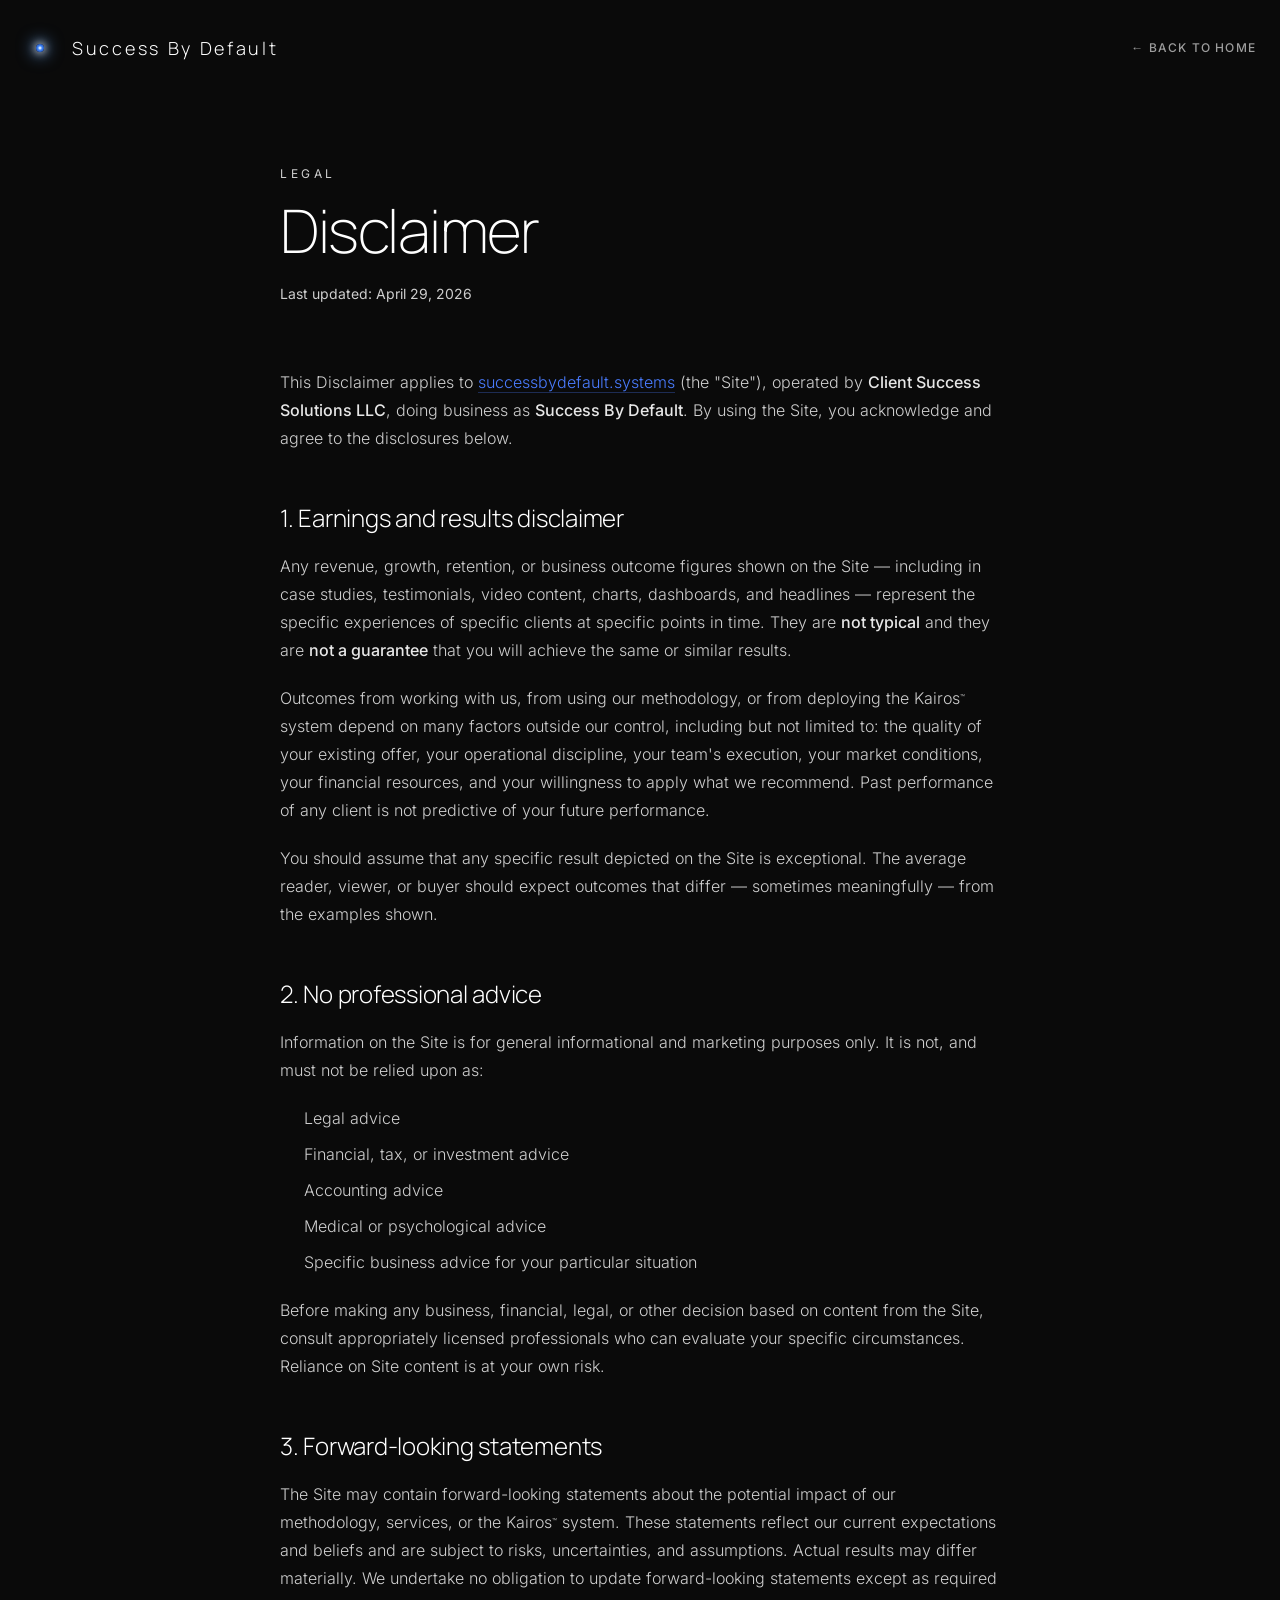
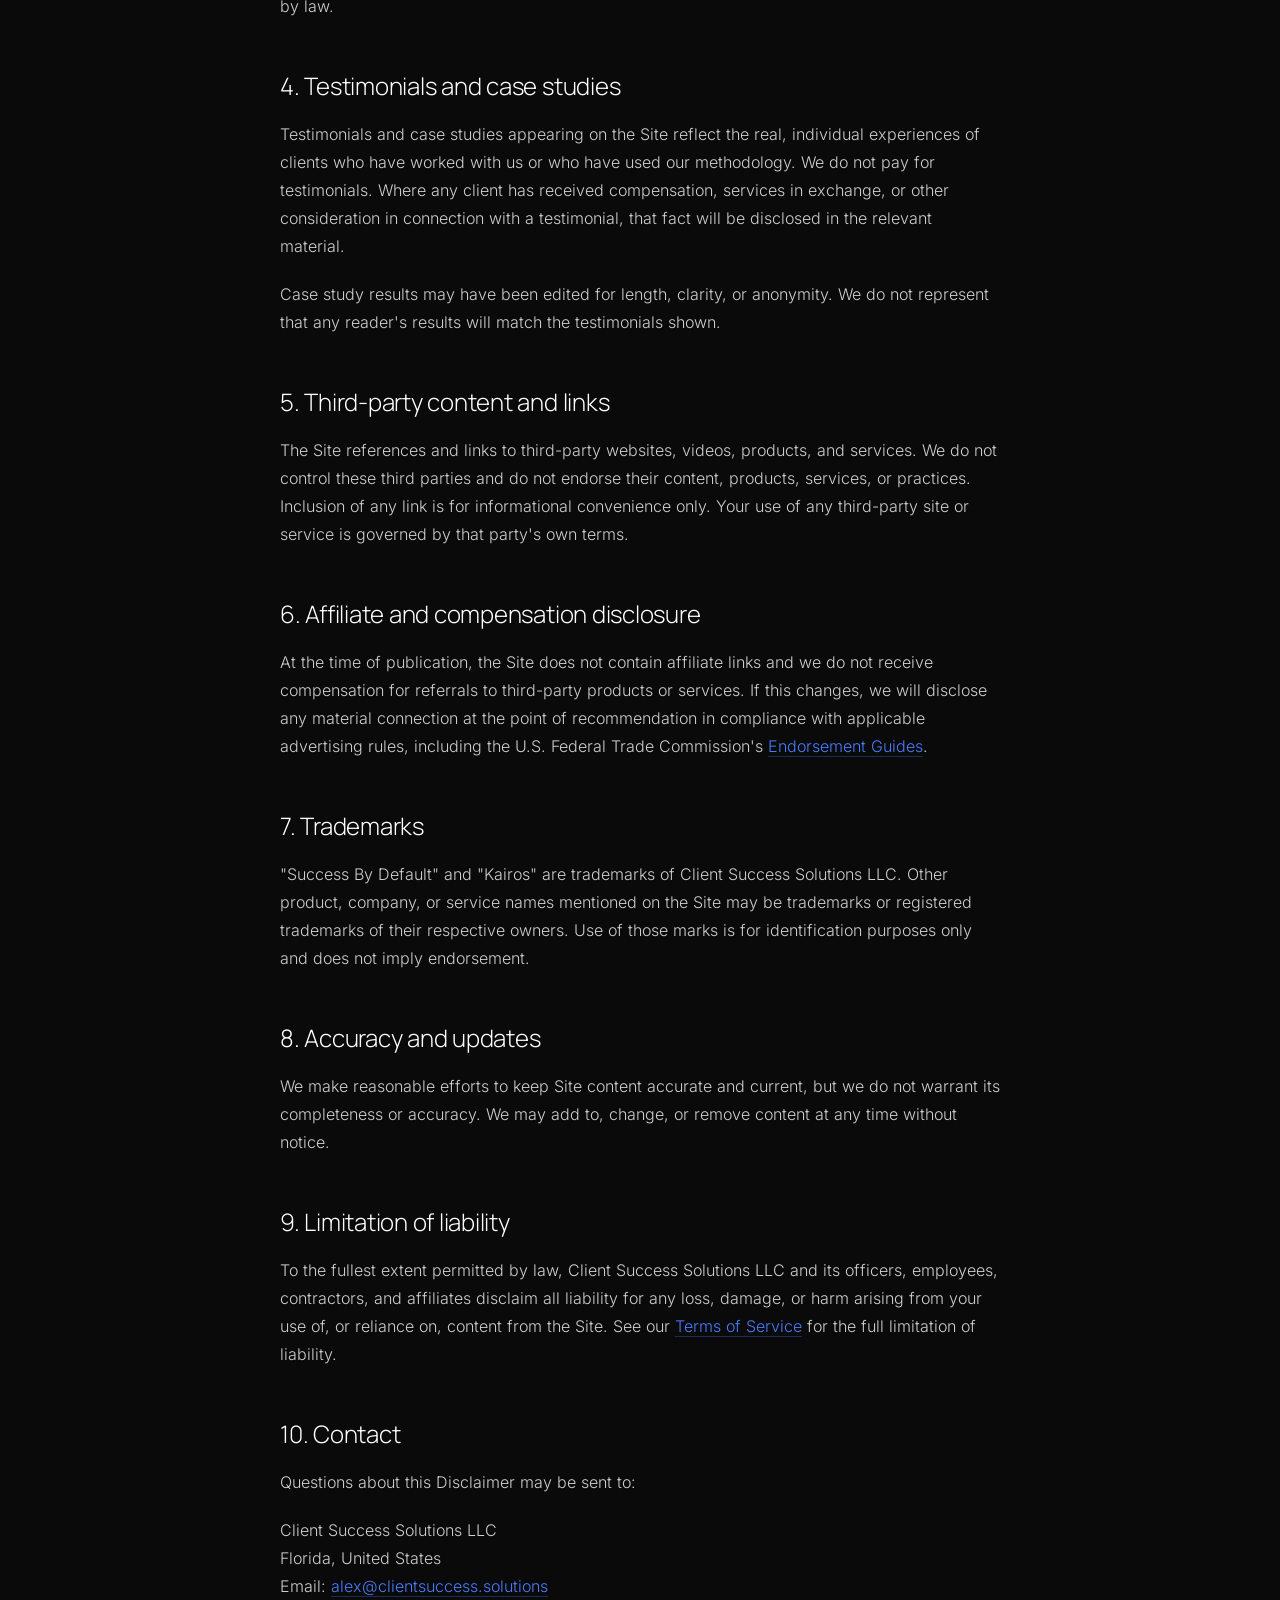
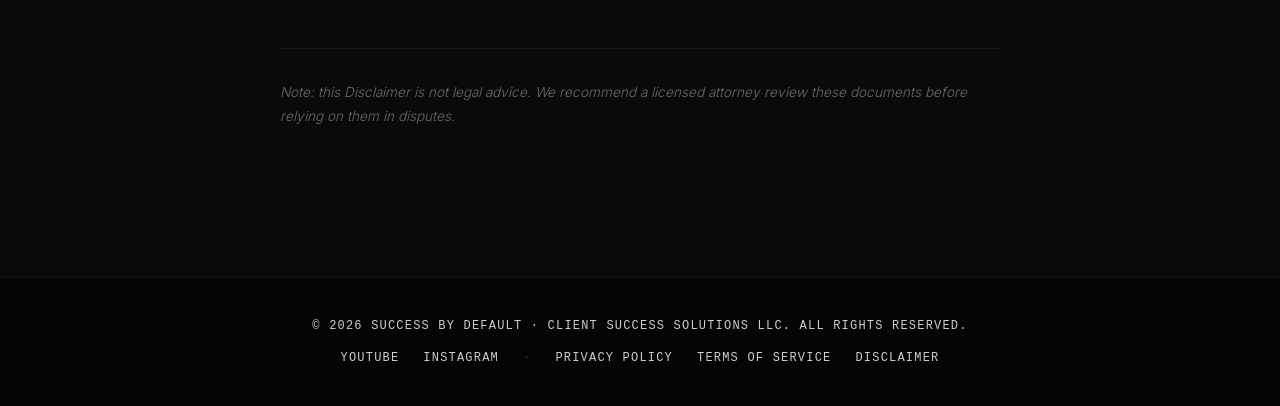
==== commit c08a0070: "Consolidate body text opacity to /80 site-wide for consistency" ====
--- a/disclaimer.html
+++ b/disclaimer.html
@@ -51,9 +51,9 @@
   <main class="max-w-3xl mx-auto px-6 pt-20 pb-32">
 
     <div class="mb-16">
-      <span class="text-xs font-inter uppercase tracking-[0.3em] text-white/70">Legal</span>
+      <span class="text-xs font-inter uppercase tracking-[0.3em] text-white/80">Legal</span>
       <h1 class="font-manrope font-extralight text-5xl md:text-6xl text-white tracking-tight mt-4 mb-6">Disclaimer</h1>
-      <p class="text-sm text-white/70 font-inter">Last updated: April 29, 2026</p>
+      <p class="text-sm text-white/80 font-inter">Last updated: April 29, 2026</p>
     </div>
 
     <div class="legal-prose">
@@ -110,7 +110,7 @@
   </main>
 
   <footer class="border-t border-white/5 bg-[#050505] py-10 relative z-10">
-    <div class="max-w-7xl mx-auto px-6 flex flex-col items-center gap-4 text-xs text-white/70 font-mono tracking-widest uppercase text-center">
+    <div class="max-w-7xl mx-auto px-6 flex flex-col items-center gap-4 text-xs text-white/80 font-mono tracking-widest uppercase text-center">
       <div>© 2026 Success By Default · Client Success Solutions LLC. All rights reserved.</div>
       <div class="flex items-center gap-6">
         <a href="https://www.youtube.com/@SuccessByDefault" target="_blank" class="hover:text-white transition-colors">YouTube</a>
--- a/styles.css
+++ b/styles.css
@@ -1 +1 @@
-*,:after,:before{--tw-border-spacing-x:0;--tw-border-spacing-y:0;--tw-translate-x:0;--tw-translate-y:0;--tw-rotate:0;--tw-skew-x:0;--tw-skew-y:0;--tw-scale-x:1;--tw-scale-y:1;--tw-pan-x: ;--tw-pan-y: ;--tw-pinch-zoom: ;--tw-scroll-snap-strictness:proximity;--tw-gradient-from-position: ;--tw-gradient-via-position: ;--tw-gradient-to-position: ;--tw-ordinal: ;--tw-slashed-zero: ;--tw-numeric-figure: ;--tw-numeric-spacing: ;--tw-numeric-fraction: ;--tw-ring-inset: ;--tw-ring-offset-width:0px;--tw-ring-offset-color:#fff;--tw-ring-color:rgba(59,130,246,.5);--tw-ring-offset-shadow:0 0 #0000;--tw-ring-shadow:0 0 #0000;--tw-shadow:0 0 #0000;--tw-shadow-colored:0 0 #0000;--tw-blur: ;--tw-brightness: ;--tw-contrast: ;--tw-grayscale: ;--tw-hue-rotate: ;--tw-invert: ;--tw-saturate: ;--tw-sepia: ;--tw-drop-shadow: ;--tw-backdrop-blur: ;--tw-backdrop-brightness: ;--tw-backdrop-contrast: ;--tw-backdrop-grayscale: ;--tw-backdrop-hue-rotate: ;--tw-backdrop-invert: ;--tw-backdrop-opacity: ;--tw-backdrop-saturate: ;--tw-backdrop-sepia: ;--tw-contain-size: ;--tw-contain-layout: ;--tw-contain-paint: ;--tw-contain-style: }::backdrop{--tw-border-spacing-x:0;--tw-border-spacing-y:0;--tw-translate-x:0;--tw-translate-y:0;--tw-rotate:0;--tw-skew-x:0;--tw-skew-y:0;--tw-scale-x:1;--tw-scale-y:1;--tw-pan-x: ;--tw-pan-y: ;--tw-pinch-zoom: ;--tw-scroll-snap-strictness:proximity;--tw-gradient-from-position: ;--tw-gradient-via-position: ;--tw-gradient-to-position: ;--tw-ordinal: ;--tw-slashed-zero: ;--tw-numeric-figure: ;--tw-numeric-spacing: ;--tw-numeric-fraction: ;--tw-ring-inset: ;--tw-ring-offset-width:0px;--tw-ring-offset-color:#fff;--tw-ring-color:rgba(59,130,246,.5);--tw-ring-offset-shadow:0 0 #0000;--tw-ring-shadow:0 0 #0000;--tw-shadow:0 0 #0000;--tw-shadow-colored:0 0 #0000;--tw-blur: ;--tw-brightness: ;--tw-contrast: ;--tw-grayscale: ;--tw-hue-rotate: ;--tw-invert: ;--tw-saturate: ;--tw-sepia: ;--tw-drop-shadow: ;--tw-backdrop-blur: ;--tw-backdrop-brightness: ;--tw-backdrop-contrast: ;--tw-backdrop-grayscale: ;--tw-backdrop-hue-rotate: ;--tw-backdrop-invert: ;--tw-backdrop-opacity: ;--tw-backdrop-saturate: ;--tw-backdrop-sepia: ;--tw-contain-size: ;--tw-contain-layout: ;--tw-contain-paint: ;--tw-contain-style: }/*! tailwindcss v3.4.17 | MIT License | https://tailwindcss.com*/*,:after,:before{box-sizing:border-box;border:0 solid #e5e7eb}:after,:before{--tw-content:""}:host,html{line-height:1.5;-webkit-text-size-adjust:100%;-moz-tab-size:4;-o-tab-size:4;tab-size:4;font-family:ui-sans-serif,system-ui,sans-serif,Apple Color Emoji,Segoe UI Emoji,Segoe UI Symbol,Noto Color Emoji;font-feature-settings:normal;font-variation-settings:normal;-webkit-tap-highlight-color:transparent}body{margin:0;line-height:inherit}hr{height:0;color:inherit;border-top-width:1px}abbr:where([title]){-webkit-text-decoration:underline dotted;text-decoration:underline dotted}h1,h2,h3,h4,h5,h6{font-size:inherit;font-weight:inherit}a{color:inherit;text-decoration:inherit}b,strong{font-weight:bolder}code,kbd,pre,samp{font-family:JetBrains Mono,ui-monospace,SFMono-Regular,Menlo,monospace;font-feature-settings:normal;font-variation-settings:normal;font-size:1em}small{font-size:80%}sub,sup{font-size:75%;line-height:0;position:relative;vertical-align:baseline}sub{bottom:-.25em}sup{top:-.5em}table{text-indent:0;border-color:inherit;border-collapse:collapse}button,input,optgroup,select,textarea{font-family:inherit;font-feature-settings:inherit;font-variation-settings:inherit;font-size:100%;font-weight:inherit;line-height:inherit;letter-spacing:inherit;color:inherit;margin:0;padding:0}button,select{text-transform:none}button,input:where([type=button]),input:where([type=reset]),input:where([type=submit]){-webkit-appearance:button;background-color:transparent;background-image:none}:-moz-focusring{outline:auto}:-moz-ui-invalid{box-shadow:none}progress{vertical-align:baseline}::-webkit-inner-spin-button,::-webkit-outer-spin-button{height:auto}[type=search]{-webkit-appearance:textfield;outline-offset:-2px}::-webkit-search-decoration{-webkit-appearance:none}::-webkit-file-upload-button{-webkit-appearance:button;font:inherit}summary{display:list-item}blockquote,dd,dl,figure,h1,h2,h3,h4,h5,h6,hr,p,pre{margin:0}fieldset{margin:0}fieldset,legend{padding:0}menu,ol,ul{list-style:none;margin:0;padding:0}dialog{padding:0}textarea{resize:vertical}input::-moz-placeholder,textarea::-moz-placeholder{opacity:1;color:#9ca3af}input::placeholder,textarea::placeholder{opacity:1;color:#9ca3af}[role=button],button{cursor:pointer}:disabled{cursor:default}audio,canvas,embed,iframe,img,object,svg,video{display:block;vertical-align:middle}img,video{max-width:100%;height:auto}[hidden]:where(:not([hidden=until-found])){display:none}.container{width:100%}@media (min-width:640px){.container{max-width:640px}}@media (min-width:768px){.container{max-width:768px}}@media (min-width:1024px){.container{max-width:1024px}}@media (min-width:1280px){.container{max-width:1280px}}@media (min-width:1536px){.container{max-width:1536px}}.pointer-events-none{pointer-events:none}.pointer-events-auto{pointer-events:auto}.visible{visibility:visible}.fixed{position:fixed}.absolute{position:absolute}.relative{position:relative}.-inset-0\.5{inset:-.125rem}.-inset-1{inset:-.25rem}.inset-0{inset:0}.inset-x-0{left:0;right:0}.-bottom-4{bottom:-1rem}.-right-4{right:-1rem}.-top-4{top:-1rem}.bottom-0{bottom:0}.bottom-6{bottom:1.5rem}.left-0{left:0}.left-1\/2{left:50%}.right-0{right:0}.right-1\/4{right:25%}.top-0{top:0}.top-1\/2{top:50%}.z-0{z-index:0}.z-10{z-index:10}.z-30{z-index:30}.z-50{z-index:50}.z-\[1\]{z-index:1}.-mx-4{margin-left:-1rem;margin-right:-1rem}.mx-auto{margin-left:auto;margin-right:auto}.mb-1{margin-bottom:.25rem}.mb-10{margin-bottom:2.5rem}.mb-12{margin-bottom:3rem}.mb-16{margin-bottom:4rem}.mb-2{margin-bottom:.5rem}.mb-20{margin-bottom:5rem}.mb-24{margin-bottom:6rem}.mb-3{margin-bottom:.75rem}.mb-32{margin-bottom:8rem}.mb-4{margin-bottom:1rem}.mb-6{margin-bottom:1.5rem}.mb-8{margin-bottom:2rem}.mb-\[2px\]{margin-bottom:2px}.ml-3{margin-left:.75rem}.mt-1{margin-top:.25rem}.mt-14{margin-top:3.5rem}.mt-2{margin-top:.5rem}.mt-3{margin-top:.75rem}.mt-32{margin-top:8rem}.mt-4{margin-top:1rem}.mt-6{margin-top:1.5rem}.mt-auto{margin-top:auto}.block{display:block}.inline-block{display:inline-block}.flex{display:flex}.inline-flex{display:inline-flex}.grid{display:grid}.hidden{display:none}.aspect-\[4\/5\]{aspect-ratio:4/5}.aspect-video{aspect-ratio:16/9}.h-1\.5{height:.375rem}.h-10{height:2.5rem}.h-12{height:3rem}.h-14{height:3.5rem}.h-2{height:.5rem}.h-24{height:6rem}.h-64{height:16rem}.h-7{height:1.75rem}.h-8{height:2rem}.h-\[300px\]{height:300px}.h-\[500px\]{height:500px}.h-auto{height:auto}.h-full{height:100%}.h-max{height:-moz-max-content;height:max-content}.h-px{height:1px}.min-h-\[140px\]{min-height:140px}.min-h-\[300px\]{min-height:300px}.min-h-screen{min-height:100vh}.w-1{width:.25rem}.w-1\.5{width:.375rem}.w-10{width:2.5rem}.w-12{width:3rem}.w-2{width:.5rem}.w-24{width:6rem}.w-64{width:16rem}.w-7{width:1.75rem}.w-8{width:2rem}.w-\[300px\]{width:300px}.w-fit{width:-moz-fit-content;width:fit-content}.w-full{width:100%}.w-max{width:-moz-max-content;width:max-content}.min-w-\[85\%\]{min-width:85%}.max-w-2xl{max-width:42rem}.max-w-3xl{max-width:48rem}.max-w-4xl{max-width:56rem}.max-w-5xl{max-width:64rem}.max-w-6xl{max-width:72rem}.max-w-7xl{max-width:80rem}.max-w-sm{max-width:24rem}.max-w-xl{max-width:36rem}.flex-1{flex:1 1 0%}.shrink-0{flex-shrink:0}.-translate-x-1\/2{--tw-translate-x:-50%}.-translate-x-1\/2,.-translate-y-1\/2{transform:translate(var(--tw-translate-x),var(--tw-translate-y)) rotate(var(--tw-rotate)) skewX(var(--tw-skew-x)) skewY(var(--tw-skew-y)) scaleX(var(--tw-scale-x)) scaleY(var(--tw-scale-y))}.-translate-y-1\/2{--tw-translate-y:-50%}.translate-x-0\.5{--tw-translate-x:0.125rem}.translate-x-0\.5,.translate-y-0{transform:translate(var(--tw-translate-x),var(--tw-translate-y)) rotate(var(--tw-rotate)) skewX(var(--tw-skew-x)) skewY(var(--tw-skew-y)) scaleX(var(--tw-scale-x)) scaleY(var(--tw-scale-y))}.translate-y-0{--tw-translate-y:0px}.translate-y-4{--tw-translate-y:1rem}.transform,.translate-y-4{transform:translate(var(--tw-translate-x),var(--tw-translate-y)) rotate(var(--tw-rotate)) skewX(var(--tw-skew-x)) skewY(var(--tw-skew-y)) scaleX(var(--tw-scale-x)) scaleY(var(--tw-scale-y))}@keyframes pulse{50%{opacity:.5}}.animate-pulse{animation:pulse 2s cubic-bezier(.4,0,.6,1) infinite}.cursor-default{cursor:default}.cursor-pointer{cursor:pointer}.snap-x{scroll-snap-type:x var(--tw-scroll-snap-strictness)}.snap-mandatory{--tw-scroll-snap-strictness:mandatory}.snap-center{scroll-snap-align:center}.grid-cols-1{grid-template-columns:repeat(1,minmax(0,1fr))}.grid-cols-2{grid-template-columns:repeat(2,minmax(0,1fr))}.flex-col{flex-direction:column}.flex-wrap{flex-wrap:wrap}.items-start{align-items:flex-start}.items-end{align-items:flex-end}.items-center{align-items:center}.items-baseline{align-items:baseline}.items-stretch{align-items:stretch}.justify-end{justify-content:flex-end}.justify-center{justify-content:center}.justify-between{justify-content:space-between}.gap-1{gap:.25rem}.gap-12{gap:3rem}.gap-2{gap:.5rem}.gap-3{gap:.75rem}.gap-4{gap:1rem}.gap-6{gap:1.5rem}.gap-8{gap:2rem}.gap-x-12{-moz-column-gap:3rem;column-gap:3rem}.gap-x-24{-moz-column-gap:6rem;column-gap:6rem}.gap-x-6{-moz-column-gap:1.5rem;column-gap:1.5rem}.gap-y-10{row-gap:2.5rem}.gap-y-20{row-gap:5rem}.gap-y-8{row-gap:2rem}.space-y-3>:not([hidden])~:not([hidden]){--tw-space-y-reverse:0;margin-top:calc(.75rem*(1 - var(--tw-space-y-reverse)));margin-bottom:calc(.75rem*var(--tw-space-y-reverse))}.space-y-6>:not([hidden])~:not([hidden]){--tw-space-y-reverse:0;margin-top:calc(1.5rem*(1 - var(--tw-space-y-reverse)));margin-bottom:calc(1.5rem*var(--tw-space-y-reverse))}.overflow-hidden{overflow:hidden}.overflow-x-auto{overflow-x:auto}.overflow-y-auto{overflow-y:auto}.overflow-x-hidden{overflow-x:hidden}.whitespace-nowrap{white-space:nowrap}.rounded{border-radius:.25rem}.rounded-2xl{border-radius:1rem}.rounded-3xl,.rounded-\[1\.5rem\]{border-radius:1.5rem}.rounded-\[2rem\]{border-radius:2rem}.rounded-full{border-radius:9999px}.rounded-lg{border-radius:.5rem}.rounded-xl{border-radius:.75rem}.border{border-width:1px}.border-b{border-bottom-width:1px}.border-r{border-right-width:1px}.border-t{border-top-width:1px}.border-\[\#4A7CFF\]\/20{border-color:rgba(74,124,255,.2)}.border-\[\#4A7CFF\]\/30{border-color:rgba(74,124,255,.3)}.border-\[\#4A7CFF\]\/40{border-color:rgba(74,124,255,.4)}.border-\[\#4A7CFF\]\/50{border-color:rgba(74,124,255,.5)}.border-amber-500\/30{border-color:rgba(245,158,11,.3)}.border-black\/50{border-color:rgba(0,0,0,.5)}.border-blue-500\/20{border-color:rgba(59,130,246,.2)}.border-emerald-400\/20{border-color:rgba(52,211,153,.2)}.border-emerald-500\/20{border-color:rgba(16,185,129,.2)}.border-pink-500\/20{border-color:rgba(236,72,153,.2)}.border-red-500\/20{border-color:rgba(239,68,68,.2)}.border-white\/10{border-color:hsla(0,0%,100%,.1)}.border-white\/20{border-color:hsla(0,0%,100%,.2)}.border-white\/5,.border-white\/\[0\.05\]{border-color:hsla(0,0%,100%,.05)}.border-white\/\[0\.06\]{border-color:hsla(0,0%,100%,.06)}.border-white\/\[0\.08\]{border-color:hsla(0,0%,100%,.08)}.bg-\[\#050505\]{--tw-bg-opacity:1;background-color:rgb(5 5 5/var(--tw-bg-opacity,1))}.bg-\[\#0A0A0A\]{--tw-bg-opacity:1;background-color:rgb(10 10 10/var(--tw-bg-opacity,1))}.bg-\[\#0A0A0A\]\/50{background-color:hsla(0,0%,4%,.5)}.bg-\[\#0A0A0B\]{--tw-bg-opacity:1;background-color:rgb(10 10 11/var(--tw-bg-opacity,1))}.bg-\[\#4A7CFF\]{--tw-bg-opacity:1;background-color:rgb(74 124 255/var(--tw-bg-opacity,1))}.bg-\[\#4A7CFF\]\/10{background-color:rgba(74,124,255,.1)}.bg-\[\#4A7CFF\]\/5{background-color:rgba(74,124,255,.05)}.bg-amber-400{--tw-bg-opacity:1;background-color:rgb(251 191 36/var(--tw-bg-opacity,1))}.bg-amber-500{--tw-bg-opacity:1;background-color:rgb(245 158 11/var(--tw-bg-opacity,1))}.bg-amber-500\/10{background-color:rgba(245,158,11,.1)}.bg-black\/40{background-color:rgba(0,0,0,.4)}.bg-black\/50{background-color:rgba(0,0,0,.5)}.bg-black\/70{background-color:rgba(0,0,0,.7)}.bg-blue-500{--tw-bg-opacity:1;background-color:rgb(59 130 246/var(--tw-bg-opacity,1))}.bg-blue-500\/10{background-color:rgba(59,130,246,.1)}.bg-emerald-400\/10{background-color:rgba(52,211,153,.1)}.bg-emerald-500{--tw-bg-opacity:1;background-color:rgb(16 185 129/var(--tw-bg-opacity,1))}.bg-emerald-500\/10{background-color:rgba(16,185,129,.1)}.bg-emerald-500\/20{background-color:rgba(16,185,129,.2)}.bg-emerald-500\/5{background-color:rgba(16,185,129,.05)}.bg-pink-500{--tw-bg-opacity:1;background-color:rgb(236 72 153/var(--tw-bg-opacity,1))}.bg-pink-500\/10{background-color:rgba(236,72,153,.1)}.bg-pink-500\/20{background-color:rgba(236,72,153,.2)}.bg-pink-500\/5{background-color:rgba(236,72,153,.05)}.bg-purple-500\/10{background-color:rgba(168,85,247,.1)}.bg-red-500{--tw-bg-opacity:1;background-color:rgb(239 68 68/var(--tw-bg-opacity,1))}.bg-red-500\/10{background-color:rgba(239,68,68,.1)}.bg-red-500\/20{background-color:rgba(239,68,68,.2)}.bg-red-500\/5{background-color:rgba(239,68,68,.05)}.bg-white{--tw-bg-opacity:1;background-color:rgb(255 255 255/var(--tw-bg-opacity,1))}.bg-white\/10{background-color:hsla(0,0%,100%,.1)}.bg-white\/20{background-color:hsla(0,0%,100%,.2)}.bg-white\/5{background-color:hsla(0,0%,100%,.05)}.bg-white\/\[0\.02\]{background-color:hsla(0,0%,100%,.02)}.bg-\[radial-gradient\(ellipse_at_top_right\2c rgba\(239\2c 68\2c 68\2c 0\.15\)\2c transparent_70\%\)\]{background-image:radial-gradient(ellipse at top right,rgba(239,68,68,.15),transparent 70%)}.bg-gradient-to-b{background-image:linear-gradient(to bottom,var(--tw-gradient-stops))}.bg-gradient-to-br{background-image:linear-gradient(to bottom right,var(--tw-gradient-stops))}.bg-gradient-to-r{background-image:linear-gradient(to right,var(--tw-gradient-stops))}.from-\[\#0A0A0A\]{--tw-gradient-from:#0a0a0a var(--tw-gradient-from-position);--tw-gradient-to:hsla(0,0%,4%,0) var(--tw-gradient-to-position);--tw-gradient-stops:var(--tw-gradient-from),var(--tw-gradient-to)}.from-\[\#111\]{--tw-gradient-from:#111 var(--tw-gradient-from-position);--tw-gradient-to:hsla(0,0%,7%,0) var(--tw-gradient-to-position);--tw-gradient-stops:var(--tw-gradient-from),var(--tw-gradient-to)}.from-\[\#4A7CFF\]{--tw-gradient-from:#4a7cff var(--tw-gradient-from-position);--tw-gradient-to:rgba(74,124,255,0) var(--tw-gradient-to-position);--tw-gradient-stops:var(--tw-gradient-from),var(--tw-gradient-to)}.from-\[\#4A7CFF\]\/10{--tw-gradient-from:rgba(74,124,255,.1) var(--tw-gradient-from-position);--tw-gradient-to:rgba(74,124,255,0) var(--tw-gradient-to-position);--tw-gradient-stops:var(--tw-gradient-from),var(--tw-gradient-to)}.from-\[\#4A7CFF\]\/40{--tw-gradient-from:rgba(74,124,255,.4) var(--tw-gradient-from-position);--tw-gradient-to:rgba(74,124,255,0) var(--tw-gradient-to-position);--tw-gradient-stops:var(--tw-gradient-from),var(--tw-gradient-to)}.from-amber-600{--tw-gradient-from:#d97706 var(--tw-gradient-from-position);--tw-gradient-to:rgba(217,119,6,0) var(--tw-gradient-to-position);--tw-gradient-stops:var(--tw-gradient-from),var(--tw-gradient-to)}.from-blue-600{--tw-gradient-from:#2563eb var(--tw-gradient-from-position);--tw-gradient-to:rgba(37,99,235,0) var(--tw-gradient-to-position);--tw-gradient-stops:var(--tw-gradient-from),var(--tw-gradient-to)}.from-emerald-500\/10{--tw-gradient-from:rgba(16,185,129,.1) var(--tw-gradient-from-position);--tw-gradient-to:rgba(16,185,129,0) var(--tw-gradient-to-position);--tw-gradient-stops:var(--tw-gradient-from),var(--tw-gradient-to)}.from-emerald-600{--tw-gradient-from:#059669 var(--tw-gradient-from-position);--tw-gradient-to:rgba(5,150,105,0) var(--tw-gradient-to-position);--tw-gradient-stops:var(--tw-gradient-from),var(--tw-gradient-to)}.from-pink-500\/10{--tw-gradient-from:rgba(236,72,153,.1) var(--tw-gradient-from-position);--tw-gradient-to:rgba(236,72,153,0) var(--tw-gradient-to-position);--tw-gradient-stops:var(--tw-gradient-from),var(--tw-gradient-to)}.from-red-600{--tw-gradient-from:#dc2626 var(--tw-gradient-from-position);--tw-gradient-to:rgba(220,38,38,0) var(--tw-gradient-to-position);--tw-gradient-stops:var(--tw-gradient-from),var(--tw-gradient-to)}.from-transparent{--tw-gradient-from:transparent var(--tw-gradient-from-position);--tw-gradient-to:transparent var(--tw-gradient-to-position);--tw-gradient-stops:var(--tw-gradient-from),var(--tw-gradient-to)}.from-white{--tw-gradient-from:#fff var(--tw-gradient-from-position);--tw-gradient-to:hsla(0,0%,100%,0) var(--tw-gradient-to-position);--tw-gradient-stops:var(--tw-gradient-from),var(--tw-gradient-to)}.from-white\/10{--tw-gradient-from:hsla(0,0%,100%,.1) var(--tw-gradient-from-position);--tw-gradient-to:hsla(0,0%,100%,0) var(--tw-gradient-to-position);--tw-gradient-stops:var(--tw-gradient-from),var(--tw-gradient-to)}.from-white\/20{--tw-gradient-from:hsla(0,0%,100%,.2) var(--tw-gradient-from-position);--tw-gradient-to:hsla(0,0%,100%,0) var(--tw-gradient-to-position);--tw-gradient-stops:var(--tw-gradient-from),var(--tw-gradient-to)}.from-white\/\[0\.05\]{--tw-gradient-from:hsla(0,0%,100%,.05) var(--tw-gradient-from-position);--tw-gradient-to:hsla(0,0%,100%,0) var(--tw-gradient-to-position);--tw-gradient-stops:var(--tw-gradient-from),var(--tw-gradient-to)}.via-\[\#4A7CFF\]\/30{--tw-gradient-to:rgba(74,124,255,0) var(--tw-gradient-to-position);--tw-gradient-stops:var(--tw-gradient-from),rgba(74,124,255,.3) var(--tw-gradient-via-position),var(--tw-gradient-to)}.via-\[\#4A7CFF\]\/50{--tw-gradient-to:rgba(74,124,255,0) var(--tw-gradient-to-position);--tw-gradient-stops:var(--tw-gradient-from),rgba(74,124,255,.5) var(--tw-gradient-via-position),var(--tw-gradient-to)}.via-emerald-500\/50{--tw-gradient-to:rgba(16,185,129,0) var(--tw-gradient-to-position);--tw-gradient-stops:var(--tw-gradient-from),rgba(16,185,129,.5) var(--tw-gradient-via-position),var(--tw-gradient-to)}.via-white\/40{--tw-gradient-to:hsla(0,0%,100%,0) var(--tw-gradient-to-position);--tw-gradient-stops:var(--tw-gradient-from),hsla(0,0%,100%,.4) var(--tw-gradient-via-position),var(--tw-gradient-to)}.to-\[\#050505\]{--tw-gradient-to:#050505 var(--tw-gradient-to-position)}.to-\[\#111\]{--tw-gradient-to:#111 var(--tw-gradient-to-position)}.to-\[\#4A7CFF\]\/40{--tw-gradient-to:rgba(74,124,255,.4) var(--tw-gradient-to-position)}.to-\[\#4A7CFF\]\/5{--tw-gradient-to:rgba(74,124,255,.05) var(--tw-gradient-to-position)}.to-amber-400{--tw-gradient-to:#fbbf24 var(--tw-gradient-to-position)}.to-blue-400{--tw-gradient-to:#60a5fa var(--tw-gradient-to-position)}.to-emerald-400{--tw-gradient-to:#34d399 var(--tw-gradient-to-position)}.to-purple-600{--tw-gradient-to:#9333ea var(--tw-gradient-to-position)}.to-red-500{--tw-gradient-to:#ef4444 var(--tw-gradient-to-position)}.to-transparent{--tw-gradient-to:transparent var(--tw-gradient-to-position)}.to-white\/5{--tw-gradient-to:hsla(0,0%,100%,.05) var(--tw-gradient-to-position)}.to-white\/70{--tw-gradient-to:hsla(0,0%,100%,.7) var(--tw-gradient-to-position)}.to-white\/\[0\.01\]{--tw-gradient-to:hsla(0,0%,100%,.01) var(--tw-gradient-to-position)}.bg-clip-text{-webkit-background-clip:text;background-clip:text}.object-cover{-o-object-fit:cover;object-fit:cover}.object-top{-o-object-position:top;object-position:top}.p-1{padding:.25rem}.p-2{padding:.5rem}.p-3{padding:.75rem}.p-4{padding:1rem}.p-5{padding:1.25rem}.p-\[1px\]{padding:1px}.px-1{padding-left:.25rem;padding-right:.25rem}.px-1\.5{padding-left:.375rem;padding-right:.375rem}.px-10{padding-left:2.5rem;padding-right:2.5rem}.px-12{padding-left:3rem;padding-right:3rem}.px-2{padding-left:.5rem;padding-right:.5rem}.px-2\.5{padding-left:.625rem;padding-right:.625rem}.px-3{padding-left:.75rem;padding-right:.75rem}.px-4{padding-left:1rem;padding-right:1rem}.px-5{padding-left:1.25rem;padding-right:1.25rem}.px-6{padding-left:1.5rem;padding-right:1.5rem}.py-0\.5{padding-top:.125rem;padding-bottom:.125rem}.py-1\.5{padding-top:.375rem;padding-bottom:.375rem}.py-10{padding-top:2.5rem;padding-bottom:2.5rem}.py-2{padding-top:.5rem;padding-bottom:.5rem}.py-2\.5{padding-top:.625rem;padding-bottom:.625rem}.py-24{padding-top:6rem;padding-bottom:6rem}.py-3{padding-top:.75rem;padding-bottom:.75rem}.py-5{padding-top:1.25rem;padding-bottom:1.25rem}.py-6{padding-top:1.5rem;padding-bottom:1.5rem}.pb-2{padding-bottom:.5rem}.pb-20{padding-bottom:5rem}.pb-24{padding-bottom:6rem}.pb-3{padding-bottom:.75rem}.pb-32{padding-bottom:8rem}.pb-4{padding-bottom:1rem}.pl-0{padding-left:0}.pr-1{padding-right:.25rem}.pr-4{padding-right:1rem}.pt-10{padding-top:2.5rem}.pt-12{padding-top:3rem}.pt-20{padding-top:5rem}.pt-32{padding-top:8rem}.pt-8{padding-top:2rem}.text-center{text-align:center}.font-inter{font-family:Inter,sans-serif}.font-manrope{font-family:Manrope,sans-serif}.font-mono{font-family:JetBrains Mono,ui-monospace,SFMono-Regular,Menlo,monospace}.text-2xl{font-size:1.5rem;line-height:2rem}.text-3xl{font-size:1.875rem;line-height:2.25rem}.text-4xl{font-size:2.25rem;line-height:2.5rem}.text-5xl{font-size:3rem;line-height:1}.text-\[11px\]{font-size:11px}.text-base{font-size:1rem;line-height:1.5rem}.text-lg{font-size:1.125rem;line-height:1.75rem}.text-sm{font-size:.875rem;line-height:1.25rem}.text-xl{font-size:1.25rem;line-height:1.75rem}.text-xs{font-size:.75rem;line-height:1rem}.font-extralight{font-weight:200}.font-light{font-weight:300}.font-medium{font-weight:500}.font-normal{font-weight:400}.font-semibold{font-weight:600}.font-thin{font-weight:100}.uppercase{text-transform:uppercase}.leading-\[0\.95\]{line-height:.95}.leading-none{line-height:1}.leading-relaxed{line-height:1.625}.leading-snug{line-height:1.375}.tracking-\[0\.15em\]{letter-spacing:.15em}.tracking-\[0\.2em\]{letter-spacing:.2em}.tracking-\[0\.3em\]{letter-spacing:.3em}.tracking-normal{letter-spacing:0}.tracking-tight{letter-spacing:-.025em}.tracking-wide{letter-spacing:.025em}.tracking-widest{letter-spacing:.1em}.text-\[\#4A7CFF\]{--tw-text-opacity:1;color:rgb(74 124 255/var(--tw-text-opacity,1))}.text-\[\#4A7CFF\]\/60{color:rgba(74,124,255,.6)}.text-\[\#4A7CFF\]\/70{color:rgba(74,124,255,.7)}.text-amber-400{--tw-text-opacity:1;color:rgb(251 191 36/var(--tw-text-opacity,1))}.text-blue-200\/70{color:rgba(191,219,254,.7)}.text-blue-200\/80{color:rgba(191,219,254,.8)}.text-blue-400{--tw-text-opacity:1;color:rgb(96 165 250/var(--tw-text-opacity,1))}.text-emerald-300{--tw-text-opacity:1;color:rgb(110 231 183/var(--tw-text-opacity,1))}.text-emerald-300\/80{color:rgba(110,231,183,.8)}.text-emerald-400{--tw-text-opacity:1;color:rgb(52 211 153/var(--tw-text-opacity,1))}.text-emerald-400\/60{color:rgba(52,211,153,.6)}.text-emerald-50{--tw-text-opacity:1;color:rgb(236 253 245/var(--tw-text-opacity,1))}.text-neutral-400{--tw-text-opacity:1;color:rgb(163 163 163/var(--tw-text-opacity,1))}.text-pink-300{--tw-text-opacity:1;color:rgb(249 168 212/var(--tw-text-opacity,1))}.text-pink-300\/80{color:rgba(249,168,212,.8)}.text-pink-400{--tw-text-opacity:1;color:rgb(244 114 182/var(--tw-text-opacity,1))}.text-pink-400\/60{color:rgba(244,114,182,.6)}.text-pink-50{--tw-text-opacity:1;color:rgb(253 242 248/var(--tw-text-opacity,1))}.text-red-100{--tw-text-opacity:1;color:rgb(254 226 226/var(--tw-text-opacity,1))}.text-red-300{--tw-text-opacity:1;color:rgb(252 165 165/var(--tw-text-opacity,1))}.text-red-400{--tw-text-opacity:1;color:rgb(248 113 113/var(--tw-text-opacity,1))}.text-red-400\/80{color:hsla(0,91%,71%,.8)}.text-transparent{color:transparent}.text-white{--tw-text-opacity:1;color:rgb(255 255 255/var(--tw-text-opacity,1))}.text-white\/20{color:hsla(0,0%,100%,.2)}.text-white\/55{color:hsla(0,0%,100%,.55)}.text-white\/60{color:hsla(0,0%,100%,.6)}.text-white\/70{color:hsla(0,0%,100%,.7)}.text-white\/80{color:hsla(0,0%,100%,.8)}.text-white\/90{color:hsla(0,0%,100%,.9)}.underline{text-decoration-line:underline}.line-through{text-decoration-line:line-through}.decoration-emerald-500\/50{text-decoration-color:rgba(16,185,129,.5)}.antialiased{-webkit-font-smoothing:antialiased;-moz-osx-font-smoothing:grayscale}.opacity-0{opacity:0}.opacity-100{opacity:1}.opacity-40{opacity:.4}.opacity-70{opacity:.7}.opacity-80{opacity:.8}.opacity-90{opacity:.9}.shadow-2xl{--tw-shadow:0 25px 50px -12px rgba(0,0,0,.25);--tw-shadow-colored:0 25px 50px -12px var(--tw-shadow-color)}.shadow-2xl,.shadow-\[0_0_10px_rgba\(239\2c 68\2c 68\2c 0\.6\)\]{box-shadow:var(--tw-ring-offset-shadow,0 0 #0000),var(--tw-ring-shadow,0 0 #0000),var(--tw-shadow)}.shadow-\[0_0_10px_rgba\(239\2c 68\2c 68\2c 0\.6\)\]{--tw-shadow:0 0 10px rgba(239,68,68,.6);--tw-shadow-colored:0 0 10px var(--tw-shadow-color)}.shadow-\[0_0_15px_rgba\(245\2c 158\2c 11\2c 0\.1\)\]{--tw-shadow:0 0 15px rgba(245,158,11,.1);--tw-shadow-colored:0 0 15px var(--tw-shadow-color);box-shadow:var(--tw-ring-offset-shadow,0 0 #0000),var(--tw-ring-shadow,0 0 #0000),var(--tw-shadow)}.shadow-\[0_0_15px_rgba\(255\2c 255\2c 255\2c 0\.05\)\]{--tw-shadow:0 0 15px hsla(0,0%,100%,.05);--tw-shadow-colored:0 0 15px var(--tw-shadow-color);box-shadow:var(--tw-ring-offset-shadow,0 0 #0000),var(--tw-ring-shadow,0 0 #0000),var(--tw-shadow)}.shadow-\[0_0_15px_rgba\(74\2c 124\2c 255\2c 0\.1\)\]{--tw-shadow:0 0 15px rgba(74,124,255,.1);--tw-shadow-colored:0 0 15px var(--tw-shadow-color);box-shadow:var(--tw-ring-offset-shadow,0 0 #0000),var(--tw-ring-shadow,0 0 #0000),var(--tw-shadow)}.shadow-\[0_0_20px_rgba\(74\2c 124\2c 255\2c 0\.15\)\2c 0_0_40px_rgba\(74\2c 124\2c 255\2c 0\.05\)\]{--tw-shadow:0 0 20px rgba(74,124,255,.15),0 0 40px rgba(74,124,255,.05);--tw-shadow-colored:0 0 20px var(--tw-shadow-color),0 0 40px var(--tw-shadow-color);box-shadow:var(--tw-ring-offset-shadow,0 0 #0000),var(--tw-ring-shadow,0 0 #0000),var(--tw-shadow)}.shadow-\[0_0_30px_rgba\(0\2c 0\2c 0\2c 0\.5\)\]{--tw-shadow:0 0 30px rgba(0,0,0,.5);--tw-shadow-colored:0 0 30px var(--tw-shadow-color);box-shadow:var(--tw-ring-offset-shadow,0 0 #0000),var(--tw-ring-shadow,0 0 #0000),var(--tw-shadow)}.shadow-\[0_0_8px_rgba\(16\2c 185\2c 129\2c 0\.6\)\]{--tw-shadow:0 0 8px rgba(16,185,129,.6);--tw-shadow-colored:0 0 8px var(--tw-shadow-color);box-shadow:var(--tw-ring-offset-shadow,0 0 #0000),var(--tw-ring-shadow,0 0 #0000),var(--tw-shadow)}.shadow-\[0_0_8px_rgba\(239\2c 68\2c 68\2c 0\.6\)\]{--tw-shadow:0 0 8px rgba(239,68,68,.6);--tw-shadow-colored:0 0 8px var(--tw-shadow-color);box-shadow:var(--tw-ring-offset-shadow,0 0 #0000),var(--tw-ring-shadow,0 0 #0000),var(--tw-shadow)}.shadow-\[0_0_8px_rgba\(245\2c 158\2c 11\2c 0\.6\)\]{--tw-shadow:0 0 8px rgba(245,158,11,.6);--tw-shadow-colored:0 0 8px var(--tw-shadow-color);box-shadow:var(--tw-ring-offset-shadow,0 0 #0000),var(--tw-ring-shadow,0 0 #0000),var(--tw-shadow)}.shadow-\[0_0_8px_rgba\(255\2c 255\2c 255\2c 0\.8\)\]{--tw-shadow:0 0 8px hsla(0,0%,100%,.8);--tw-shadow-colored:0 0 8px var(--tw-shadow-color);box-shadow:var(--tw-ring-offset-shadow,0 0 #0000),var(--tw-ring-shadow,0 0 #0000),var(--tw-shadow)}.shadow-\[0_0_8px_rgba\(59\2c 130\2c 246\2c 0\.6\)\]{--tw-shadow:0 0 8px rgba(59,130,246,.6);--tw-shadow-colored:0 0 8px var(--tw-shadow-color);box-shadow:var(--tw-ring-offset-shadow,0 0 #0000),var(--tw-ring-shadow,0 0 #0000),var(--tw-shadow)}.shadow-\[0_20px_40px_-10px_rgba\(0\2c 0\2c 0\2c 0\.7\)\2c inset_0_2px_2px_rgba\(255\2c 255\2c 255\2c 0\.6\)\2c inset_0_-4px_8px_rgba\(0\2c 0\2c 0\2c 0\.3\)\2c inset_0_0_20px_rgba\(255\2c 255\2c 255\2c 0\.05\)\]{--tw-shadow:0 20px 40px -10px rgba(0,0,0,.7),inset 0 2px 2px hsla(0,0%,100%,.6),inset 0 -4px 8px rgba(0,0,0,.3),inset 0 0 20px hsla(0,0%,100%,.05);--tw-shadow-colored:0 20px 40px -10px var(--tw-shadow-color),inset 0 2px 2px var(--tw-shadow-color),inset 0 -4px 8px var(--tw-shadow-color),inset 0 0 20px var(--tw-shadow-color);box-shadow:var(--tw-ring-offset-shadow,0 0 #0000),var(--tw-ring-shadow,0 0 #0000),var(--tw-shadow)}.shadow-\[0_40px_100px_-20px_rgba\(0\2c 0\2c 0\2c 0\.7\)\]{--tw-shadow:0 40px 100px -20px rgba(0,0,0,.7);--tw-shadow-colored:0 40px 100px -20px var(--tw-shadow-color);box-shadow:var(--tw-ring-offset-shadow,0 0 #0000),var(--tw-ring-shadow,0 0 #0000),var(--tw-shadow)}.shadow-\[inset_0_1px_0_rgba\(255\2c 255\2c 255\2c 0\.1\)\2c 0_20px_40px_-10px_rgba\(0\2c 0\2c 0\2c 0\.5\)\]{--tw-shadow:inset 0 1px 0 hsla(0,0%,100%,.1),0 20px 40px -10px rgba(0,0,0,.5);--tw-shadow-colored:inset 0 1px 0 var(--tw-shadow-color),0 20px 40px -10px var(--tw-shadow-color);box-shadow:var(--tw-ring-offset-shadow,0 0 #0000),var(--tw-ring-shadow,0 0 #0000),var(--tw-shadow)}.shadow-\[inset_0_1px_0_rgba\(255\2c 255\2c 255\2c 0\.1\)\]{--tw-shadow:inset 0 1px 0 hsla(0,0%,100%,.1);--tw-shadow-colored:inset 0 1px 0 var(--tw-shadow-color);box-shadow:var(--tw-ring-offset-shadow,0 0 #0000),var(--tw-ring-shadow,0 0 #0000),var(--tw-shadow)}.shadow-\[inset_0_2px_10px_rgba\(0\2c 0\2c 0\2c 0\.5\)\]{--tw-shadow:inset 0 2px 10px rgba(0,0,0,.5);--tw-shadow-colored:inset 0 2px 10px var(--tw-shadow-color);box-shadow:var(--tw-ring-offset-shadow,0 0 #0000),var(--tw-ring-shadow,0 0 #0000),var(--tw-shadow)}.shadow-\[inset_0_2px_10px_rgba\(255\2c 255\2c 255\2c 0\.1\)\]{--tw-shadow:inset 0 2px 10px hsla(0,0%,100%,.1);--tw-shadow-colored:inset 0 2px 10px var(--tw-shadow-color);box-shadow:var(--tw-ring-offset-shadow,0 0 #0000),var(--tw-ring-shadow,0 0 #0000),var(--tw-shadow)}.shadow-\[inset_0_2px_8px_rgba\(0\2c 0\2c 0\2c 0\.8\)\]{--tw-shadow:inset 0 2px 8px rgba(0,0,0,.8);--tw-shadow-colored:inset 0 2px 8px var(--tw-shadow-color)}.shadow-\[inset_0_2px_8px_rgba\(0\2c 0\2c 0\2c 0\.8\)\],.shadow-sm{box-shadow:var(--tw-ring-offset-shadow,0 0 #0000),var(--tw-ring-shadow,0 0 #0000),var(--tw-shadow)}.shadow-sm{--tw-shadow:0 1px 2px 0 rgba(0,0,0,.05);--tw-shadow-colored:0 1px 2px 0 var(--tw-shadow-color)}.shadow-black{--tw-shadow-color:#000;--tw-shadow:var(--tw-shadow-colored)}.ring-1{--tw-ring-offset-shadow:var(--tw-ring-inset) 0 0 0 var(--tw-ring-offset-width) var(--tw-ring-offset-color);--tw-ring-shadow:var(--tw-ring-inset) 0 0 0 calc(1px + var(--tw-ring-offset-width)) var(--tw-ring-color);box-shadow:var(--tw-ring-offset-shadow),var(--tw-ring-shadow),var(--tw-shadow,0 0 #0000)}.ring-white\/5{--tw-ring-color:hsla(0,0%,100%,.05)}.blur{--tw-blur:blur(8px)}.blur,.blur-2xl{filter:var(--tw-blur) var(--tw-brightness) var(--tw-contrast) var(--tw-grayscale) var(--tw-hue-rotate) var(--tw-invert) var(--tw-saturate) var(--tw-sepia) var(--tw-drop-shadow)}.blur-2xl{--tw-blur:blur(40px)}.blur-\[100px\]{--tw-blur:blur(100px)}.blur-\[100px\],.blur-\[2px\]{filter:var(--tw-blur) var(--tw-brightness) var(--tw-contrast) var(--tw-grayscale) var(--tw-hue-rotate) var(--tw-invert) var(--tw-saturate) var(--tw-sepia) var(--tw-drop-shadow)}.blur-\[2px\]{--tw-blur:blur(2px)}.blur-\[80px\]{--tw-blur:blur(80px)}.blur-\[80px\],.blur-lg{filter:var(--tw-blur) var(--tw-brightness) var(--tw-contrast) var(--tw-grayscale) var(--tw-hue-rotate) var(--tw-invert) var(--tw-saturate) var(--tw-sepia) var(--tw-drop-shadow)}.blur-lg{--tw-blur:blur(16px)}.blur-md{--tw-blur:blur(12px)}.blur-md,.blur-xl{filter:var(--tw-blur) var(--tw-brightness) var(--tw-contrast) var(--tw-grayscale) var(--tw-hue-rotate) var(--tw-invert) var(--tw-saturate) var(--tw-sepia) var(--tw-drop-shadow)}.blur-xl{--tw-blur:blur(24px)}.filter{filter:var(--tw-blur) var(--tw-brightness) var(--tw-contrast) var(--tw-grayscale) var(--tw-hue-rotate) var(--tw-invert) var(--tw-saturate) var(--tw-sepia) var(--tw-drop-shadow)}.backdrop-blur-\[16px\]{--tw-backdrop-blur:blur(16px)}.backdrop-blur-\[16px\],.backdrop-blur-\[20px\]{-webkit-backdrop-filter:var(--tw-backdrop-blur) var(--tw-backdrop-brightness) var(--tw-backdrop-contrast) var(--tw-backdrop-grayscale) var(--tw-backdrop-hue-rotate) var(--tw-backdrop-invert) var(--tw-backdrop-opacity) var(--tw-backdrop-saturate) var(--tw-backdrop-sepia);backdrop-filter:var(--tw-backdrop-blur) var(--tw-backdrop-brightness) var(--tw-backdrop-contrast) var(--tw-backdrop-grayscale) var(--tw-backdrop-hue-rotate) var(--tw-backdrop-invert) var(--tw-backdrop-opacity) var(--tw-backdrop-saturate) var(--tw-backdrop-sepia)}.backdrop-blur-\[20px\]{--tw-backdrop-blur:blur(20px)}.backdrop-blur-md{--tw-backdrop-blur:blur(12px)}.backdrop-blur-md,.backdrop-blur-sm{-webkit-backdrop-filter:var(--tw-backdrop-blur) var(--tw-backdrop-brightness) var(--tw-backdrop-contrast) var(--tw-backdrop-grayscale) var(--tw-backdrop-hue-rotate) var(--tw-backdrop-invert) var(--tw-backdrop-opacity) var(--tw-backdrop-saturate) var(--tw-backdrop-sepia);backdrop-filter:var(--tw-backdrop-blur) var(--tw-backdrop-brightness) var(--tw-backdrop-contrast) var(--tw-backdrop-grayscale) var(--tw-backdrop-hue-rotate) var(--tw-backdrop-invert) var(--tw-backdrop-opacity) var(--tw-backdrop-saturate) var(--tw-backdrop-sepia)}.backdrop-blur-sm{--tw-backdrop-blur:blur(4px)}.backdrop-blur-xl{--tw-backdrop-blur:blur(24px);-webkit-backdrop-filter:var(--tw-backdrop-blur) var(--tw-backdrop-brightness) var(--tw-backdrop-contrast) var(--tw-backdrop-grayscale) var(--tw-backdrop-hue-rotate) var(--tw-backdrop-invert) var(--tw-backdrop-opacity) var(--tw-backdrop-saturate) var(--tw-backdrop-sepia);backdrop-filter:var(--tw-backdrop-blur) var(--tw-backdrop-brightness) var(--tw-backdrop-contrast) var(--tw-backdrop-grayscale) var(--tw-backdrop-hue-rotate) var(--tw-backdrop-invert) var(--tw-backdrop-opacity) var(--tw-backdrop-saturate) var(--tw-backdrop-sepia)}.transition{transition-property:color,background-color,border-color,text-decoration-color,fill,stroke,opacity,box-shadow,transform,filter,-webkit-backdrop-filter;transition-property:color,background-color,border-color,text-decoration-color,fill,stroke,opacity,box-shadow,transform,filter,backdrop-filter;transition-property:color,background-color,border-color,text-decoration-color,fill,stroke,opacity,box-shadow,transform,filter,backdrop-filter,-webkit-backdrop-filter;transition-timing-function:cubic-bezier(.4,0,.2,1);transition-duration:.15s}.transition-all{transition-property:all;transition-timing-function:cubic-bezier(.4,0,.2,1);transition-duration:.15s}.transition-colors{transition-property:color,background-color,border-color,text-decoration-color,fill,stroke;transition-timing-function:cubic-bezier(.4,0,.2,1);transition-duration:.15s}.transition-opacity{transition-property:opacity;transition-timing-function:cubic-bezier(.4,0,.2,1);transition-duration:.15s}.transition-transform{transition-property:transform;transition-timing-function:cubic-bezier(.4,0,.2,1);transition-duration:.15s}.duration-300{transition-duration:.3s}.duration-500{transition-duration:.5s}.duration-700{transition-duration:.7s}.ease-in-out{transition-timing-function:cubic-bezier(.4,0,.2,1)}.ease-out{transition-timing-function:cubic-bezier(0,0,.2,1)}.\[animation\:animationIn_0\.8s_ease-out_0\.1s_both\]{animation:animationIn .8s ease-out .1s both}.\[animation\:animationIn_0\.8s_ease-out_0\.2s_both\]{animation:animationIn .8s ease-out .2s both}.\[animation\:animationIn_0\.8s_ease-out_0\.3s_both\]{animation:animationIn .8s ease-out .3s both}.\[animation\:animationIn_0\.8s_ease-out_0\.4s_both\]{animation:animationIn .8s ease-out .4s both}.selection\:bg-\[\#4A7CFF\]\/30 ::-moz-selection{background-color:rgba(74,124,255,.3)}.selection\:bg-\[\#4A7CFF\]\/30 ::selection{background-color:rgba(74,124,255,.3)}.selection\:text-white ::-moz-selection{--tw-text-opacity:1;color:rgb(255 255 255/var(--tw-text-opacity,1))}.selection\:text-white ::selection{--tw-text-opacity:1;color:rgb(255 255 255/var(--tw-text-opacity,1))}.selection\:bg-\[\#4A7CFF\]\/30::-moz-selection{background-color:rgba(74,124,255,.3)}.selection\:bg-\[\#4A7CFF\]\/30::selection{background-color:rgba(74,124,255,.3)}.selection\:text-white::-moz-selection{--tw-text-opacity:1;color:rgb(255 255 255/var(--tw-text-opacity,1))}.selection\:text-white::selection{--tw-text-opacity:1;color:rgb(255 255 255/var(--tw-text-opacity,1))}.hover\:scale-\[1\.02\]:hover{--tw-scale-x:1.02;--tw-scale-y:1.02;transform:translate(var(--tw-translate-x),var(--tw-translate-y)) rotate(var(--tw-rotate)) skewX(var(--tw-skew-x)) skewY(var(--tw-skew-y)) scaleX(var(--tw-scale-x)) scaleY(var(--tw-scale-y))}.hover\:border-\[\#4A7CFF\]\/50:hover{border-color:rgba(74,124,255,.5)}.hover\:bg-emerald-500\/10:hover{background-color:rgba(16,185,129,.1)}.hover\:bg-emerald-500\/30:hover{background-color:rgba(16,185,129,.3)}.hover\:bg-pink-500\/10:hover{background-color:rgba(236,72,153,.1)}.hover\:bg-pink-500\/30:hover{background-color:rgba(236,72,153,.3)}.hover\:bg-red-500\/10:hover{background-color:rgba(239,68,68,.1)}.hover\:bg-red-500\/30:hover{background-color:rgba(239,68,68,.3)}.hover\:bg-white\/10:hover{background-color:hsla(0,0%,100%,.1)}.hover\:bg-white\/20:hover{background-color:hsla(0,0%,100%,.2)}.hover\:bg-white\/40:hover{background-color:hsla(0,0%,100%,.4)}.hover\:bg-white\/\[0\.02\]:hover{background-color:hsla(0,0%,100%,.02)}.hover\:text-white:hover{--tw-text-opacity:1;color:rgb(255 255 255/var(--tw-text-opacity,1))}.hover\:text-white\/60:hover{color:hsla(0,0%,100%,.6)}.hover\:text-white\/80:hover{color:hsla(0,0%,100%,.8)}.group\/link:hover .group-hover\/link\:translate-x-1\.5{--tw-translate-x:0.375rem}.group\/card:hover .group-hover\/card\:scale-150,.group\/link:hover .group-hover\/link\:translate-x-1\.5{transform:translate(var(--tw-translate-x),var(--tw-translate-y)) rotate(var(--tw-rotate)) skewX(var(--tw-skew-x)) skewY(var(--tw-skew-y)) scaleX(var(--tw-scale-x)) scaleY(var(--tw-scale-y))}.group\/card:hover .group-hover\/card\:scale-150{--tw-scale-x:1.5;--tw-scale-y:1.5}.group:hover .group-hover\:scale-110{--tw-scale-x:1.1;--tw-scale-y:1.1}.group:hover .group-hover\:scale-110,.group:hover .group-hover\:scale-\[1\.02\]{transform:translate(var(--tw-translate-x),var(--tw-translate-y)) rotate(var(--tw-rotate)) skewX(var(--tw-skew-x)) skewY(var(--tw-skew-y)) scaleX(var(--tw-scale-x)) scaleY(var(--tw-scale-y))}.group:hover .group-hover\:scale-\[1\.02\]{--tw-scale-x:1.02;--tw-scale-y:1.02}.group:hover .group-hover\:border-white\/10{border-color:hsla(0,0%,100%,.1)}.group:hover .group-hover\:border-white\/30{border-color:hsla(0,0%,100%,.3)}.group:hover .group-hover\:bg-black\/60{background-color:rgba(0,0,0,.6)}.group:hover .group-hover\:opacity-100{opacity:1}.group:hover .group-hover\:opacity-75{opacity:.75}@media (min-width:640px){.sm\:mt-0{margin-top:0}.sm\:block{display:block}.sm\:inline{display:inline}.sm\:flex{display:flex}.sm\:hidden{display:none}.sm\:w-2\/3{width:66.666667%}.sm\:w-auto{width:auto}.sm\:min-w-\[50\%\]{min-width:50%}.sm\:flex-row{flex-direction:row}.sm\:flex-nowrap{flex-wrap:nowrap}.sm\:items-center{align-items:center}.sm\:gap-0{gap:0}}@media (min-width:768px){.md\:col-span-1{grid-column:span 1/span 1}.md\:mb-24{margin-bottom:6rem}.md\:flex{display:flex}.md\:grid-cols-2{grid-template-columns:repeat(2,minmax(0,1fr))}.md\:grid-cols-5{grid-template-columns:repeat(5,minmax(0,1fr))}.md\:py-32{padding-top:8rem;padding-bottom:8rem}.md\:text-2xl{font-size:1.5rem;line-height:2rem}.md\:text-3xl{font-size:1.875rem;line-height:2.25rem}.md\:text-4xl{font-size:2.25rem;line-height:2.5rem}.md\:text-5xl{font-size:3rem;line-height:1}.md\:text-6xl{font-size:3.75rem;line-height:1}.md\:text-7xl{font-size:4.5rem;line-height:1}.md\:text-base{font-size:1rem;line-height:1.5rem}.md\:text-lg{font-size:1.125rem;line-height:1.75rem}}@media (min-width:1024px){.lg\:col-span-1{grid-column:span 1/span 1}.lg\:col-span-2{grid-column:span 2/span 2}.lg\:-mx-6{margin-left:-1.5rem;margin-right:-1.5rem}.lg\:mb-12{margin-bottom:3rem}.lg\:mb-20{margin-bottom:5rem}.lg\:mb-3{margin-bottom:.75rem}.lg\:mb-4{margin-bottom:1rem}.lg\:mt-16{margin-top:4rem}.lg\:mt-2{margin-top:.5rem}.lg\:flex{display:flex}.lg\:grid{display:grid}.lg\:aspect-square{aspect-ratio:1/1}.lg\:h-10{height:2.5rem}.lg\:h-16{height:4rem}.lg\:h-8{height:2rem}.lg\:h-96{height:24rem}.lg\:h-\[400px\]{height:400px}.lg\:h-\[500px\]{height:500px}.lg\:h-\[720px\]{height:720px}.lg\:h-full{height:100%}.lg\:w-8{width:2rem}.lg\:w-96{width:24rem}.lg\:w-\[160px\]{width:160px}.lg\:w-\[28\%\]{width:28%}.lg\:w-\[280px\]{width:280px}.lg\:w-\[400px\]{width:400px}.lg\:w-\[45\%\]{width:45%}.lg\:w-\[500px\]{width:500px}.lg\:w-auto{width:auto}.lg\:min-w-0{min-width:0}.lg\:flex-1{flex:1 1 0%}.lg\:grid-cols-3{grid-template-columns:repeat(3,minmax(0,1fr))}.lg\:grid-cols-4{grid-template-columns:repeat(4,minmax(0,1fr))}.lg\:flex-row{flex-direction:row}.lg\:flex-col{flex-direction:column}.lg\:flex-nowrap{flex-wrap:nowrap}.lg\:items-end{align-items:flex-end}.lg\:gap-0{gap:0}.lg\:gap-16{gap:4rem}.lg\:gap-2{gap:.5rem}.lg\:gap-2\.5{gap:.625rem}.lg\:gap-20{gap:5rem}.lg\:gap-3{gap:.75rem}.lg\:gap-4{gap:1rem}.lg\:gap-5{gap:1.25rem}.lg\:gap-6{gap:1.5rem}.lg\:gap-8{gap:2rem}.lg\:rounded-\[2\.5rem\]{border-radius:2.5rem}.lg\:rounded-\[2rem\]{border-radius:2rem}.lg\:p-10{padding:2.5rem}.lg\:p-3{padding:.75rem}.lg\:p-3\.5{padding:.875rem}.lg\:p-4{padding:1rem}.lg\:p-5{padding:1.25rem}.lg\:p-6{padding:1.5rem}.lg\:p-8{padding:2rem}.lg\:px-4{padding-left:1rem;padding-right:1rem}.lg\:px-5{padding-left:1.25rem;padding-right:1.25rem}.lg\:px-6{padding-left:1.5rem;padding-right:1.5rem}.lg\:py-12{padding-top:3rem;padding-bottom:3rem}.lg\:py-14{padding-top:3.5rem;padding-bottom:3.5rem}.lg\:py-2\.5{padding-top:.625rem;padding-bottom:.625rem}.lg\:pb-0{padding-bottom:0}.lg\:pb-24{padding-bottom:6rem}.lg\:pr-2{padding-right:.5rem}.lg\:text-2xl{font-size:1.5rem;line-height:2rem}.lg\:text-3xl{font-size:1.875rem;line-height:2.25rem}.lg\:text-4xl{font-size:2.25rem;line-height:2.5rem}.lg\:text-5xl{font-size:3rem;line-height:1}.lg\:text-6xl{font-size:3.75rem;line-height:1}.lg\:text-7xl{font-size:4.5rem;line-height:1}.lg\:text-\[100px\]{font-size:100px}.lg\:text-sm{font-size:.875rem;line-height:1.25rem}.lg\:blur-\[120px\]{--tw-blur:blur(120px);filter:var(--tw-blur) var(--tw-brightness) var(--tw-contrast) var(--tw-grayscale) var(--tw-hue-rotate) var(--tw-invert) var(--tw-saturate) var(--tw-sepia) var(--tw-drop-shadow)}}+*,:after,:before{--tw-border-spacing-x:0;--tw-border-spacing-y:0;--tw-translate-x:0;--tw-translate-y:0;--tw-rotate:0;--tw-skew-x:0;--tw-skew-y:0;--tw-scale-x:1;--tw-scale-y:1;--tw-pan-x: ;--tw-pan-y: ;--tw-pinch-zoom: ;--tw-scroll-snap-strictness:proximity;--tw-gradient-from-position: ;--tw-gradient-via-position: ;--tw-gradient-to-position: ;--tw-ordinal: ;--tw-slashed-zero: ;--tw-numeric-figure: ;--tw-numeric-spacing: ;--tw-numeric-fraction: ;--tw-ring-inset: ;--tw-ring-offset-width:0px;--tw-ring-offset-color:#fff;--tw-ring-color:rgba(59,130,246,.5);--tw-ring-offset-shadow:0 0 #0000;--tw-ring-shadow:0 0 #0000;--tw-shadow:0 0 #0000;--tw-shadow-colored:0 0 #0000;--tw-blur: ;--tw-brightness: ;--tw-contrast: ;--tw-grayscale: ;--tw-hue-rotate: ;--tw-invert: ;--tw-saturate: ;--tw-sepia: ;--tw-drop-shadow: ;--tw-backdrop-blur: ;--tw-backdrop-brightness: ;--tw-backdrop-contrast: ;--tw-backdrop-grayscale: ;--tw-backdrop-hue-rotate: ;--tw-backdrop-invert: ;--tw-backdrop-opacity: ;--tw-backdrop-saturate: ;--tw-backdrop-sepia: ;--tw-contain-size: ;--tw-contain-layout: ;--tw-contain-paint: ;--tw-contain-style: }::backdrop{--tw-border-spacing-x:0;--tw-border-spacing-y:0;--tw-translate-x:0;--tw-translate-y:0;--tw-rotate:0;--tw-skew-x:0;--tw-skew-y:0;--tw-scale-x:1;--tw-scale-y:1;--tw-pan-x: ;--tw-pan-y: ;--tw-pinch-zoom: ;--tw-scroll-snap-strictness:proximity;--tw-gradient-from-position: ;--tw-gradient-via-position: ;--tw-gradient-to-position: ;--tw-ordinal: ;--tw-slashed-zero: ;--tw-numeric-figure: ;--tw-numeric-spacing: ;--tw-numeric-fraction: ;--tw-ring-inset: ;--tw-ring-offset-width:0px;--tw-ring-offset-color:#fff;--tw-ring-color:rgba(59,130,246,.5);--tw-ring-offset-shadow:0 0 #0000;--tw-ring-shadow:0 0 #0000;--tw-shadow:0 0 #0000;--tw-shadow-colored:0 0 #0000;--tw-blur: ;--tw-brightness: ;--tw-contrast: ;--tw-grayscale: ;--tw-hue-rotate: ;--tw-invert: ;--tw-saturate: ;--tw-sepia: ;--tw-drop-shadow: ;--tw-backdrop-blur: ;--tw-backdrop-brightness: ;--tw-backdrop-contrast: ;--tw-backdrop-grayscale: ;--tw-backdrop-hue-rotate: ;--tw-backdrop-invert: ;--tw-backdrop-opacity: ;--tw-backdrop-saturate: ;--tw-backdrop-sepia: ;--tw-contain-size: ;--tw-contain-layout: ;--tw-contain-paint: ;--tw-contain-style: }/*! tailwindcss v3.4.17 | MIT License | https://tailwindcss.com*/*,:after,:before{box-sizing:border-box;border:0 solid #e5e7eb}:after,:before{--tw-content:""}:host,html{line-height:1.5;-webkit-text-size-adjust:100%;-moz-tab-size:4;-o-tab-size:4;tab-size:4;font-family:ui-sans-serif,system-ui,sans-serif,Apple Color Emoji,Segoe UI Emoji,Segoe UI Symbol,Noto Color Emoji;font-feature-settings:normal;font-variation-settings:normal;-webkit-tap-highlight-color:transparent}body{margin:0;line-height:inherit}hr{height:0;color:inherit;border-top-width:1px}abbr:where([title]){-webkit-text-decoration:underline dotted;text-decoration:underline dotted}h1,h2,h3,h4,h5,h6{font-size:inherit;font-weight:inherit}a{color:inherit;text-decoration:inherit}b,strong{font-weight:bolder}code,kbd,pre,samp{font-family:JetBrains Mono,ui-monospace,SFMono-Regular,Menlo,monospace;font-feature-settings:normal;font-variation-settings:normal;font-size:1em}small{font-size:80%}sub,sup{font-size:75%;line-height:0;position:relative;vertical-align:baseline}sub{bottom:-.25em}sup{top:-.5em}table{text-indent:0;border-color:inherit;border-collapse:collapse}button,input,optgroup,select,textarea{font-family:inherit;font-feature-settings:inherit;font-variation-settings:inherit;font-size:100%;font-weight:inherit;line-height:inherit;letter-spacing:inherit;color:inherit;margin:0;padding:0}button,select{text-transform:none}button,input:where([type=button]),input:where([type=reset]),input:where([type=submit]){-webkit-appearance:button;background-color:transparent;background-image:none}:-moz-focusring{outline:auto}:-moz-ui-invalid{box-shadow:none}progress{vertical-align:baseline}::-webkit-inner-spin-button,::-webkit-outer-spin-button{height:auto}[type=search]{-webkit-appearance:textfield;outline-offset:-2px}::-webkit-search-decoration{-webkit-appearance:none}::-webkit-file-upload-button{-webkit-appearance:button;font:inherit}summary{display:list-item}blockquote,dd,dl,figure,h1,h2,h3,h4,h5,h6,hr,p,pre{margin:0}fieldset{margin:0}fieldset,legend{padding:0}menu,ol,ul{list-style:none;margin:0;padding:0}dialog{padding:0}textarea{resize:vertical}input::-moz-placeholder,textarea::-moz-placeholder{opacity:1;color:#9ca3af}input::placeholder,textarea::placeholder{opacity:1;color:#9ca3af}[role=button],button{cursor:pointer}:disabled{cursor:default}audio,canvas,embed,iframe,img,object,svg,video{display:block;vertical-align:middle}img,video{max-width:100%;height:auto}[hidden]:where(:not([hidden=until-found])){display:none}.container{width:100%}@media (min-width:640px){.container{max-width:640px}}@media (min-width:768px){.container{max-width:768px}}@media (min-width:1024px){.container{max-width:1024px}}@media (min-width:1280px){.container{max-width:1280px}}@media (min-width:1536px){.container{max-width:1536px}}.pointer-events-none{pointer-events:none}.pointer-events-auto{pointer-events:auto}.visible{visibility:visible}.fixed{position:fixed}.absolute{position:absolute}.relative{position:relative}.-inset-0\.5{inset:-.125rem}.-inset-1{inset:-.25rem}.inset-0{inset:0}.inset-x-0{left:0;right:0}.-bottom-4{bottom:-1rem}.-right-4{right:-1rem}.-top-4{top:-1rem}.bottom-0{bottom:0}.bottom-6{bottom:1.5rem}.left-0{left:0}.left-1\/2{left:50%}.right-0{right:0}.right-1\/4{right:25%}.top-0{top:0}.top-1\/2{top:50%}.z-0{z-index:0}.z-10{z-index:10}.z-30{z-index:30}.z-50{z-index:50}.z-\[1\]{z-index:1}.-mx-4{margin-left:-1rem;margin-right:-1rem}.mx-auto{margin-left:auto;margin-right:auto}.mb-1{margin-bottom:.25rem}.mb-10{margin-bottom:2.5rem}.mb-12{margin-bottom:3rem}.mb-16{margin-bottom:4rem}.mb-2{margin-bottom:.5rem}.mb-20{margin-bottom:5rem}.mb-24{margin-bottom:6rem}.mb-3{margin-bottom:.75rem}.mb-32{margin-bottom:8rem}.mb-4{margin-bottom:1rem}.mb-6{margin-bottom:1.5rem}.mb-8{margin-bottom:2rem}.mb-\[2px\]{margin-bottom:2px}.ml-3{margin-left:.75rem}.mt-1{margin-top:.25rem}.mt-14{margin-top:3.5rem}.mt-2{margin-top:.5rem}.mt-3{margin-top:.75rem}.mt-32{margin-top:8rem}.mt-4{margin-top:1rem}.mt-6{margin-top:1.5rem}.mt-auto{margin-top:auto}.block{display:block}.inline-block{display:inline-block}.flex{display:flex}.inline-flex{display:inline-flex}.grid{display:grid}.hidden{display:none}.aspect-\[4\/5\]{aspect-ratio:4/5}.aspect-video{aspect-ratio:16/9}.h-1\.5{height:.375rem}.h-10{height:2.5rem}.h-12{height:3rem}.h-14{height:3.5rem}.h-2{height:.5rem}.h-24{height:6rem}.h-64{height:16rem}.h-7{height:1.75rem}.h-8{height:2rem}.h-\[300px\]{height:300px}.h-\[500px\]{height:500px}.h-auto{height:auto}.h-full{height:100%}.h-max{height:-moz-max-content;height:max-content}.h-px{height:1px}.min-h-\[140px\]{min-height:140px}.min-h-\[300px\]{min-height:300px}.min-h-screen{min-height:100vh}.w-1{width:.25rem}.w-1\.5{width:.375rem}.w-10{width:2.5rem}.w-12{width:3rem}.w-2{width:.5rem}.w-24{width:6rem}.w-64{width:16rem}.w-7{width:1.75rem}.w-8{width:2rem}.w-\[300px\]{width:300px}.w-fit{width:-moz-fit-content;width:fit-content}.w-full{width:100%}.w-max{width:-moz-max-content;width:max-content}.min-w-\[85\%\]{min-width:85%}.max-w-2xl{max-width:42rem}.max-w-3xl{max-width:48rem}.max-w-4xl{max-width:56rem}.max-w-5xl{max-width:64rem}.max-w-6xl{max-width:72rem}.max-w-7xl{max-width:80rem}.max-w-sm{max-width:24rem}.max-w-xl{max-width:36rem}.flex-1{flex:1 1 0%}.shrink-0{flex-shrink:0}.-translate-x-1\/2{--tw-translate-x:-50%}.-translate-x-1\/2,.-translate-y-1\/2{transform:translate(var(--tw-translate-x),var(--tw-translate-y)) rotate(var(--tw-rotate)) skewX(var(--tw-skew-x)) skewY(var(--tw-skew-y)) scaleX(var(--tw-scale-x)) scaleY(var(--tw-scale-y))}.-translate-y-1\/2{--tw-translate-y:-50%}.translate-x-0\.5{--tw-translate-x:0.125rem}.translate-x-0\.5,.translate-y-0{transform:translate(var(--tw-translate-x),var(--tw-translate-y)) rotate(var(--tw-rotate)) skewX(var(--tw-skew-x)) skewY(var(--tw-skew-y)) scaleX(var(--tw-scale-x)) scaleY(var(--tw-scale-y))}.translate-y-0{--tw-translate-y:0px}.translate-y-4{--tw-translate-y:1rem}.transform,.translate-y-4{transform:translate(var(--tw-translate-x),var(--tw-translate-y)) rotate(var(--tw-rotate)) skewX(var(--tw-skew-x)) skewY(var(--tw-skew-y)) scaleX(var(--tw-scale-x)) scaleY(var(--tw-scale-y))}@keyframes pulse{50%{opacity:.5}}.animate-pulse{animation:pulse 2s cubic-bezier(.4,0,.6,1) infinite}.cursor-default{cursor:default}.cursor-pointer{cursor:pointer}.snap-x{scroll-snap-type:x var(--tw-scroll-snap-strictness)}.snap-mandatory{--tw-scroll-snap-strictness:mandatory}.snap-center{scroll-snap-align:center}.grid-cols-1{grid-template-columns:repeat(1,minmax(0,1fr))}.grid-cols-2{grid-template-columns:repeat(2,minmax(0,1fr))}.flex-col{flex-direction:column}.flex-wrap{flex-wrap:wrap}.items-start{align-items:flex-start}.items-end{align-items:flex-end}.items-center{align-items:center}.items-baseline{align-items:baseline}.items-stretch{align-items:stretch}.justify-end{justify-content:flex-end}.justify-center{justify-content:center}.justify-between{justify-content:space-between}.gap-1{gap:.25rem}.gap-12{gap:3rem}.gap-2{gap:.5rem}.gap-3{gap:.75rem}.gap-4{gap:1rem}.gap-6{gap:1.5rem}.gap-8{gap:2rem}.gap-x-12{-moz-column-gap:3rem;column-gap:3rem}.gap-x-24{-moz-column-gap:6rem;column-gap:6rem}.gap-x-6{-moz-column-gap:1.5rem;column-gap:1.5rem}.gap-y-10{row-gap:2.5rem}.gap-y-20{row-gap:5rem}.gap-y-8{row-gap:2rem}.space-y-3>:not([hidden])~:not([hidden]){--tw-space-y-reverse:0;margin-top:calc(.75rem*(1 - var(--tw-space-y-reverse)));margin-bottom:calc(.75rem*var(--tw-space-y-reverse))}.space-y-6>:not([hidden])~:not([hidden]){--tw-space-y-reverse:0;margin-top:calc(1.5rem*(1 - var(--tw-space-y-reverse)));margin-bottom:calc(1.5rem*var(--tw-space-y-reverse))}.overflow-hidden{overflow:hidden}.overflow-x-auto{overflow-x:auto}.overflow-y-auto{overflow-y:auto}.overflow-x-hidden{overflow-x:hidden}.whitespace-nowrap{white-space:nowrap}.rounded{border-radius:.25rem}.rounded-2xl{border-radius:1rem}.rounded-3xl,.rounded-\[1\.5rem\]{border-radius:1.5rem}.rounded-\[2rem\]{border-radius:2rem}.rounded-full{border-radius:9999px}.rounded-lg{border-radius:.5rem}.rounded-xl{border-radius:.75rem}.border{border-width:1px}.border-b{border-bottom-width:1px}.border-r{border-right-width:1px}.border-t{border-top-width:1px}.border-\[\#4A7CFF\]\/20{border-color:rgba(74,124,255,.2)}.border-\[\#4A7CFF\]\/30{border-color:rgba(74,124,255,.3)}.border-\[\#4A7CFF\]\/40{border-color:rgba(74,124,255,.4)}.border-\[\#4A7CFF\]\/50{border-color:rgba(74,124,255,.5)}.border-amber-500\/30{border-color:rgba(245,158,11,.3)}.border-black\/50{border-color:rgba(0,0,0,.5)}.border-blue-500\/20{border-color:rgba(59,130,246,.2)}.border-emerald-400\/20{border-color:rgba(52,211,153,.2)}.border-emerald-500\/20{border-color:rgba(16,185,129,.2)}.border-pink-500\/20{border-color:rgba(236,72,153,.2)}.border-red-500\/20{border-color:rgba(239,68,68,.2)}.border-white\/10{border-color:hsla(0,0%,100%,.1)}.border-white\/20{border-color:hsla(0,0%,100%,.2)}.border-white\/5,.border-white\/\[0\.05\]{border-color:hsla(0,0%,100%,.05)}.border-white\/\[0\.06\]{border-color:hsla(0,0%,100%,.06)}.border-white\/\[0\.08\]{border-color:hsla(0,0%,100%,.08)}.bg-\[\#050505\]{--tw-bg-opacity:1;background-color:rgb(5 5 5/var(--tw-bg-opacity,1))}.bg-\[\#0A0A0A\]{--tw-bg-opacity:1;background-color:rgb(10 10 10/var(--tw-bg-opacity,1))}.bg-\[\#0A0A0A\]\/50{background-color:hsla(0,0%,4%,.5)}.bg-\[\#0A0A0B\]{--tw-bg-opacity:1;background-color:rgb(10 10 11/var(--tw-bg-opacity,1))}.bg-\[\#4A7CFF\]{--tw-bg-opacity:1;background-color:rgb(74 124 255/var(--tw-bg-opacity,1))}.bg-\[\#4A7CFF\]\/10{background-color:rgba(74,124,255,.1)}.bg-\[\#4A7CFF\]\/5{background-color:rgba(74,124,255,.05)}.bg-amber-400{--tw-bg-opacity:1;background-color:rgb(251 191 36/var(--tw-bg-opacity,1))}.bg-amber-500{--tw-bg-opacity:1;background-color:rgb(245 158 11/var(--tw-bg-opacity,1))}.bg-amber-500\/10{background-color:rgba(245,158,11,.1)}.bg-black\/40{background-color:rgba(0,0,0,.4)}.bg-black\/50{background-color:rgba(0,0,0,.5)}.bg-black\/70{background-color:rgba(0,0,0,.7)}.bg-blue-500{--tw-bg-opacity:1;background-color:rgb(59 130 246/var(--tw-bg-opacity,1))}.bg-blue-500\/10{background-color:rgba(59,130,246,.1)}.bg-emerald-400\/10{background-color:rgba(52,211,153,.1)}.bg-emerald-500{--tw-bg-opacity:1;background-color:rgb(16 185 129/var(--tw-bg-opacity,1))}.bg-emerald-500\/10{background-color:rgba(16,185,129,.1)}.bg-emerald-500\/20{background-color:rgba(16,185,129,.2)}.bg-emerald-500\/5{background-color:rgba(16,185,129,.05)}.bg-pink-500{--tw-bg-opacity:1;background-color:rgb(236 72 153/var(--tw-bg-opacity,1))}.bg-pink-500\/10{background-color:rgba(236,72,153,.1)}.bg-pink-500\/20{background-color:rgba(236,72,153,.2)}.bg-pink-500\/5{background-color:rgba(236,72,153,.05)}.bg-purple-500\/10{background-color:rgba(168,85,247,.1)}.bg-red-500{--tw-bg-opacity:1;background-color:rgb(239 68 68/var(--tw-bg-opacity,1))}.bg-red-500\/10{background-color:rgba(239,68,68,.1)}.bg-red-500\/20{background-color:rgba(239,68,68,.2)}.bg-red-500\/5{background-color:rgba(239,68,68,.05)}.bg-white{--tw-bg-opacity:1;background-color:rgb(255 255 255/var(--tw-bg-opacity,1))}.bg-white\/10{background-color:hsla(0,0%,100%,.1)}.bg-white\/20{background-color:hsla(0,0%,100%,.2)}.bg-white\/5{background-color:hsla(0,0%,100%,.05)}.bg-white\/\[0\.02\]{background-color:hsla(0,0%,100%,.02)}.bg-\[radial-gradient\(ellipse_at_top_right\2c rgba\(239\2c 68\2c 68\2c 0\.15\)\2c transparent_70\%\)\]{background-image:radial-gradient(ellipse at top right,rgba(239,68,68,.15),transparent 70%)}.bg-gradient-to-b{background-image:linear-gradient(to bottom,var(--tw-gradient-stops))}.bg-gradient-to-br{background-image:linear-gradient(to bottom right,var(--tw-gradient-stops))}.bg-gradient-to-r{background-image:linear-gradient(to right,var(--tw-gradient-stops))}.from-\[\#0A0A0A\]{--tw-gradient-from:#0a0a0a var(--tw-gradient-from-position);--tw-gradient-to:hsla(0,0%,4%,0) var(--tw-gradient-to-position);--tw-gradient-stops:var(--tw-gradient-from),var(--tw-gradient-to)}.from-\[\#111\]{--tw-gradient-from:#111 var(--tw-gradient-from-position);--tw-gradient-to:hsla(0,0%,7%,0) var(--tw-gradient-to-position);--tw-gradient-stops:var(--tw-gradient-from),var(--tw-gradient-to)}.from-\[\#4A7CFF\]{--tw-gradient-from:#4a7cff var(--tw-gradient-from-position);--tw-gradient-to:rgba(74,124,255,0) var(--tw-gradient-to-position);--tw-gradient-stops:var(--tw-gradient-from),var(--tw-gradient-to)}.from-\[\#4A7CFF\]\/10{--tw-gradient-from:rgba(74,124,255,.1) var(--tw-gradient-from-position);--tw-gradient-to:rgba(74,124,255,0) var(--tw-gradient-to-position);--tw-gradient-stops:var(--tw-gradient-from),var(--tw-gradient-to)}.from-\[\#4A7CFF\]\/40{--tw-gradient-from:rgba(74,124,255,.4) var(--tw-gradient-from-position);--tw-gradient-to:rgba(74,124,255,0) var(--tw-gradient-to-position);--tw-gradient-stops:var(--tw-gradient-from),var(--tw-gradient-to)}.from-amber-600{--tw-gradient-from:#d97706 var(--tw-gradient-from-position);--tw-gradient-to:rgba(217,119,6,0) var(--tw-gradient-to-position);--tw-gradient-stops:var(--tw-gradient-from),var(--tw-gradient-to)}.from-blue-600{--tw-gradient-from:#2563eb var(--tw-gradient-from-position);--tw-gradient-to:rgba(37,99,235,0) var(--tw-gradient-to-position);--tw-gradient-stops:var(--tw-gradient-from),var(--tw-gradient-to)}.from-emerald-500\/10{--tw-gradient-from:rgba(16,185,129,.1) var(--tw-gradient-from-position);--tw-gradient-to:rgba(16,185,129,0) var(--tw-gradient-to-position);--tw-gradient-stops:var(--tw-gradient-from),var(--tw-gradient-to)}.from-emerald-600{--tw-gradient-from:#059669 var(--tw-gradient-from-position);--tw-gradient-to:rgba(5,150,105,0) var(--tw-gradient-to-position);--tw-gradient-stops:var(--tw-gradient-from),var(--tw-gradient-to)}.from-pink-500\/10{--tw-gradient-from:rgba(236,72,153,.1) var(--tw-gradient-from-position);--tw-gradient-to:rgba(236,72,153,0) var(--tw-gradient-to-position);--tw-gradient-stops:var(--tw-gradient-from),var(--tw-gradient-to)}.from-red-600{--tw-gradient-from:#dc2626 var(--tw-gradient-from-position);--tw-gradient-to:rgba(220,38,38,0) var(--tw-gradient-to-position);--tw-gradient-stops:var(--tw-gradient-from),var(--tw-gradient-to)}.from-transparent{--tw-gradient-from:transparent var(--tw-gradient-from-position);--tw-gradient-to:transparent var(--tw-gradient-to-position);--tw-gradient-stops:var(--tw-gradient-from),var(--tw-gradient-to)}.from-white{--tw-gradient-from:#fff var(--tw-gradient-from-position);--tw-gradient-to:hsla(0,0%,100%,0) var(--tw-gradient-to-position);--tw-gradient-stops:var(--tw-gradient-from),var(--tw-gradient-to)}.from-white\/10{--tw-gradient-from:hsla(0,0%,100%,.1) var(--tw-gradient-from-position);--tw-gradient-to:hsla(0,0%,100%,0) var(--tw-gradient-to-position);--tw-gradient-stops:var(--tw-gradient-from),var(--tw-gradient-to)}.from-white\/20{--tw-gradient-from:hsla(0,0%,100%,.2) var(--tw-gradient-from-position);--tw-gradient-to:hsla(0,0%,100%,0) var(--tw-gradient-to-position);--tw-gradient-stops:var(--tw-gradient-from),var(--tw-gradient-to)}.from-white\/\[0\.05\]{--tw-gradient-from:hsla(0,0%,100%,.05) var(--tw-gradient-from-position);--tw-gradient-to:hsla(0,0%,100%,0) var(--tw-gradient-to-position);--tw-gradient-stops:var(--tw-gradient-from),var(--tw-gradient-to)}.via-\[\#4A7CFF\]\/30{--tw-gradient-to:rgba(74,124,255,0) var(--tw-gradient-to-position);--tw-gradient-stops:var(--tw-gradient-from),rgba(74,124,255,.3) var(--tw-gradient-via-position),var(--tw-gradient-to)}.via-\[\#4A7CFF\]\/50{--tw-gradient-to:rgba(74,124,255,0) var(--tw-gradient-to-position);--tw-gradient-stops:var(--tw-gradient-from),rgba(74,124,255,.5) var(--tw-gradient-via-position),var(--tw-gradient-to)}.via-emerald-500\/50{--tw-gradient-to:rgba(16,185,129,0) var(--tw-gradient-to-position);--tw-gradient-stops:var(--tw-gradient-from),rgba(16,185,129,.5) var(--tw-gradient-via-position),var(--tw-gradient-to)}.via-white\/40{--tw-gradient-to:hsla(0,0%,100%,0) var(--tw-gradient-to-position);--tw-gradient-stops:var(--tw-gradient-from),hsla(0,0%,100%,.4) var(--tw-gradient-via-position),var(--tw-gradient-to)}.to-\[\#050505\]{--tw-gradient-to:#050505 var(--tw-gradient-to-position)}.to-\[\#111\]{--tw-gradient-to:#111 var(--tw-gradient-to-position)}.to-\[\#4A7CFF\]\/40{--tw-gradient-to:rgba(74,124,255,.4) var(--tw-gradient-to-position)}.to-\[\#4A7CFF\]\/5{--tw-gradient-to:rgba(74,124,255,.05) var(--tw-gradient-to-position)}.to-amber-400{--tw-gradient-to:#fbbf24 var(--tw-gradient-to-position)}.to-blue-400{--tw-gradient-to:#60a5fa var(--tw-gradient-to-position)}.to-emerald-400{--tw-gradient-to:#34d399 var(--tw-gradient-to-position)}.to-purple-600{--tw-gradient-to:#9333ea var(--tw-gradient-to-position)}.to-red-500{--tw-gradient-to:#ef4444 var(--tw-gradient-to-position)}.to-transparent{--tw-gradient-to:transparent var(--tw-gradient-to-position)}.to-white\/5{--tw-gradient-to:hsla(0,0%,100%,.05) var(--tw-gradient-to-position)}.to-white\/70{--tw-gradient-to:hsla(0,0%,100%,.7) var(--tw-gradient-to-position)}.to-white\/\[0\.01\]{--tw-gradient-to:hsla(0,0%,100%,.01) var(--tw-gradient-to-position)}.bg-clip-text{-webkit-background-clip:text;background-clip:text}.object-cover{-o-object-fit:cover;object-fit:cover}.object-top{-o-object-position:top;object-position:top}.p-1{padding:.25rem}.p-2{padding:.5rem}.p-3{padding:.75rem}.p-4{padding:1rem}.p-5{padding:1.25rem}.p-\[1px\]{padding:1px}.px-1{padding-left:.25rem;padding-right:.25rem}.px-1\.5{padding-left:.375rem;padding-right:.375rem}.px-10{padding-left:2.5rem;padding-right:2.5rem}.px-12{padding-left:3rem;padding-right:3rem}.px-2{padding-left:.5rem;padding-right:.5rem}.px-2\.5{padding-left:.625rem;padding-right:.625rem}.px-3{padding-left:.75rem;padding-right:.75rem}.px-4{padding-left:1rem;padding-right:1rem}.px-5{padding-left:1.25rem;padding-right:1.25rem}.px-6{padding-left:1.5rem;padding-right:1.5rem}.py-0\.5{padding-top:.125rem;padding-bottom:.125rem}.py-1\.5{padding-top:.375rem;padding-bottom:.375rem}.py-10{padding-top:2.5rem;padding-bottom:2.5rem}.py-2{padding-top:.5rem;padding-bottom:.5rem}.py-2\.5{padding-top:.625rem;padding-bottom:.625rem}.py-24{padding-top:6rem;padding-bottom:6rem}.py-3{padding-top:.75rem;padding-bottom:.75rem}.py-5{padding-top:1.25rem;padding-bottom:1.25rem}.py-6{padding-top:1.5rem;padding-bottom:1.5rem}.pb-2{padding-bottom:.5rem}.pb-20{padding-bottom:5rem}.pb-24{padding-bottom:6rem}.pb-3{padding-bottom:.75rem}.pb-32{padding-bottom:8rem}.pb-4{padding-bottom:1rem}.pl-0{padding-left:0}.pr-1{padding-right:.25rem}.pr-4{padding-right:1rem}.pt-10{padding-top:2.5rem}.pt-12{padding-top:3rem}.pt-20{padding-top:5rem}.pt-32{padding-top:8rem}.pt-8{padding-top:2rem}.text-center{text-align:center}.font-inter{font-family:Inter,sans-serif}.font-manrope{font-family:Manrope,sans-serif}.font-mono{font-family:JetBrains Mono,ui-monospace,SFMono-Regular,Menlo,monospace}.text-2xl{font-size:1.5rem;line-height:2rem}.text-3xl{font-size:1.875rem;line-height:2.25rem}.text-4xl{font-size:2.25rem;line-height:2.5rem}.text-5xl{font-size:3rem;line-height:1}.text-\[11px\]{font-size:11px}.text-base{font-size:1rem;line-height:1.5rem}.text-lg{font-size:1.125rem;line-height:1.75rem}.text-sm{font-size:.875rem;line-height:1.25rem}.text-xl{font-size:1.25rem;line-height:1.75rem}.text-xs{font-size:.75rem;line-height:1rem}.font-extralight{font-weight:200}.font-light{font-weight:300}.font-medium{font-weight:500}.font-normal{font-weight:400}.font-semibold{font-weight:600}.font-thin{font-weight:100}.uppercase{text-transform:uppercase}.leading-\[0\.95\]{line-height:.95}.leading-none{line-height:1}.leading-relaxed{line-height:1.625}.leading-snug{line-height:1.375}.tracking-\[0\.15em\]{letter-spacing:.15em}.tracking-\[0\.2em\]{letter-spacing:.2em}.tracking-\[0\.3em\]{letter-spacing:.3em}.tracking-normal{letter-spacing:0}.tracking-tight{letter-spacing:-.025em}.tracking-wide{letter-spacing:.025em}.tracking-widest{letter-spacing:.1em}.text-\[\#4A7CFF\]{--tw-text-opacity:1;color:rgb(74 124 255/var(--tw-text-opacity,1))}.text-\[\#4A7CFF\]\/60{color:rgba(74,124,255,.6)}.text-\[\#4A7CFF\]\/70{color:rgba(74,124,255,.7)}.text-amber-400{--tw-text-opacity:1;color:rgb(251 191 36/var(--tw-text-opacity,1))}.text-blue-200\/70{color:rgba(191,219,254,.7)}.text-blue-200\/80{color:rgba(191,219,254,.8)}.text-blue-400{--tw-text-opacity:1;color:rgb(96 165 250/var(--tw-text-opacity,1))}.text-emerald-300{--tw-text-opacity:1;color:rgb(110 231 183/var(--tw-text-opacity,1))}.text-emerald-300\/80{color:rgba(110,231,183,.8)}.text-emerald-400{--tw-text-opacity:1;color:rgb(52 211 153/var(--tw-text-opacity,1))}.text-emerald-400\/60{color:rgba(52,211,153,.6)}.text-emerald-50{--tw-text-opacity:1;color:rgb(236 253 245/var(--tw-text-opacity,1))}.text-neutral-400{--tw-text-opacity:1;color:rgb(163 163 163/var(--tw-text-opacity,1))}.text-pink-300{--tw-text-opacity:1;color:rgb(249 168 212/var(--tw-text-opacity,1))}.text-pink-300\/80{color:rgba(249,168,212,.8)}.text-pink-400{--tw-text-opacity:1;color:rgb(244 114 182/var(--tw-text-opacity,1))}.text-pink-400\/60{color:rgba(244,114,182,.6)}.text-pink-50{--tw-text-opacity:1;color:rgb(253 242 248/var(--tw-text-opacity,1))}.text-red-100{--tw-text-opacity:1;color:rgb(254 226 226/var(--tw-text-opacity,1))}.text-red-300{--tw-text-opacity:1;color:rgb(252 165 165/var(--tw-text-opacity,1))}.text-red-400{--tw-text-opacity:1;color:rgb(248 113 113/var(--tw-text-opacity,1))}.text-red-400\/80{color:hsla(0,91%,71%,.8)}.text-transparent{color:transparent}.text-white{--tw-text-opacity:1;color:rgb(255 255 255/var(--tw-text-opacity,1))}.text-white\/20{color:hsla(0,0%,100%,.2)}.text-white\/55{color:hsla(0,0%,100%,.55)}.text-white\/60{color:hsla(0,0%,100%,.6)}.text-white\/80{color:hsla(0,0%,100%,.8)}.text-white\/90{color:hsla(0,0%,100%,.9)}.underline{text-decoration-line:underline}.line-through{text-decoration-line:line-through}.decoration-emerald-500\/50{text-decoration-color:rgba(16,185,129,.5)}.antialiased{-webkit-font-smoothing:antialiased;-moz-osx-font-smoothing:grayscale}.opacity-0{opacity:0}.opacity-100{opacity:1}.opacity-40{opacity:.4}.opacity-70{opacity:.7}.opacity-80{opacity:.8}.opacity-90{opacity:.9}.shadow-2xl{--tw-shadow:0 25px 50px -12px rgba(0,0,0,.25);--tw-shadow-colored:0 25px 50px -12px var(--tw-shadow-color)}.shadow-2xl,.shadow-\[0_0_10px_rgba\(239\2c 68\2c 68\2c 0\.6\)\]{box-shadow:var(--tw-ring-offset-shadow,0 0 #0000),var(--tw-ring-shadow,0 0 #0000),var(--tw-shadow)}.shadow-\[0_0_10px_rgba\(239\2c 68\2c 68\2c 0\.6\)\]{--tw-shadow:0 0 10px rgba(239,68,68,.6);--tw-shadow-colored:0 0 10px var(--tw-shadow-color)}.shadow-\[0_0_15px_rgba\(245\2c 158\2c 11\2c 0\.1\)\]{--tw-shadow:0 0 15px rgba(245,158,11,.1);--tw-shadow-colored:0 0 15px var(--tw-shadow-color);box-shadow:var(--tw-ring-offset-shadow,0 0 #0000),var(--tw-ring-shadow,0 0 #0000),var(--tw-shadow)}.shadow-\[0_0_15px_rgba\(255\2c 255\2c 255\2c 0\.05\)\]{--tw-shadow:0 0 15px hsla(0,0%,100%,.05);--tw-shadow-colored:0 0 15px var(--tw-shadow-color);box-shadow:var(--tw-ring-offset-shadow,0 0 #0000),var(--tw-ring-shadow,0 0 #0000),var(--tw-shadow)}.shadow-\[0_0_15px_rgba\(74\2c 124\2c 255\2c 0\.1\)\]{--tw-shadow:0 0 15px rgba(74,124,255,.1);--tw-shadow-colored:0 0 15px var(--tw-shadow-color);box-shadow:var(--tw-ring-offset-shadow,0 0 #0000),var(--tw-ring-shadow,0 0 #0000),var(--tw-shadow)}.shadow-\[0_0_20px_rgba\(74\2c 124\2c 255\2c 0\.15\)\2c 0_0_40px_rgba\(74\2c 124\2c 255\2c 0\.05\)\]{--tw-shadow:0 0 20px rgba(74,124,255,.15),0 0 40px rgba(74,124,255,.05);--tw-shadow-colored:0 0 20px var(--tw-shadow-color),0 0 40px var(--tw-shadow-color);box-shadow:var(--tw-ring-offset-shadow,0 0 #0000),var(--tw-ring-shadow,0 0 #0000),var(--tw-shadow)}.shadow-\[0_0_30px_rgba\(0\2c 0\2c 0\2c 0\.5\)\]{--tw-shadow:0 0 30px rgba(0,0,0,.5);--tw-shadow-colored:0 0 30px var(--tw-shadow-color);box-shadow:var(--tw-ring-offset-shadow,0 0 #0000),var(--tw-ring-shadow,0 0 #0000),var(--tw-shadow)}.shadow-\[0_0_8px_rgba\(16\2c 185\2c 129\2c 0\.6\)\]{--tw-shadow:0 0 8px rgba(16,185,129,.6);--tw-shadow-colored:0 0 8px var(--tw-shadow-color);box-shadow:var(--tw-ring-offset-shadow,0 0 #0000),var(--tw-ring-shadow,0 0 #0000),var(--tw-shadow)}.shadow-\[0_0_8px_rgba\(239\2c 68\2c 68\2c 0\.6\)\]{--tw-shadow:0 0 8px rgba(239,68,68,.6);--tw-shadow-colored:0 0 8px var(--tw-shadow-color);box-shadow:var(--tw-ring-offset-shadow,0 0 #0000),var(--tw-ring-shadow,0 0 #0000),var(--tw-shadow)}.shadow-\[0_0_8px_rgba\(245\2c 158\2c 11\2c 0\.6\)\]{--tw-shadow:0 0 8px rgba(245,158,11,.6);--tw-shadow-colored:0 0 8px var(--tw-shadow-color);box-shadow:var(--tw-ring-offset-shadow,0 0 #0000),var(--tw-ring-shadow,0 0 #0000),var(--tw-shadow)}.shadow-\[0_0_8px_rgba\(255\2c 255\2c 255\2c 0\.8\)\]{--tw-shadow:0 0 8px hsla(0,0%,100%,.8);--tw-shadow-colored:0 0 8px var(--tw-shadow-color);box-shadow:var(--tw-ring-offset-shadow,0 0 #0000),var(--tw-ring-shadow,0 0 #0000),var(--tw-shadow)}.shadow-\[0_0_8px_rgba\(59\2c 130\2c 246\2c 0\.6\)\]{--tw-shadow:0 0 8px rgba(59,130,246,.6);--tw-shadow-colored:0 0 8px var(--tw-shadow-color);box-shadow:var(--tw-ring-offset-shadow,0 0 #0000),var(--tw-ring-shadow,0 0 #0000),var(--tw-shadow)}.shadow-\[0_20px_40px_-10px_rgba\(0\2c 0\2c 0\2c 0\.7\)\2c inset_0_2px_2px_rgba\(255\2c 255\2c 255\2c 0\.6\)\2c inset_0_-4px_8px_rgba\(0\2c 0\2c 0\2c 0\.3\)\2c inset_0_0_20px_rgba\(255\2c 255\2c 255\2c 0\.05\)\]{--tw-shadow:0 20px 40px -10px rgba(0,0,0,.7),inset 0 2px 2px hsla(0,0%,100%,.6),inset 0 -4px 8px rgba(0,0,0,.3),inset 0 0 20px hsla(0,0%,100%,.05);--tw-shadow-colored:0 20px 40px -10px var(--tw-shadow-color),inset 0 2px 2px var(--tw-shadow-color),inset 0 -4px 8px var(--tw-shadow-color),inset 0 0 20px var(--tw-shadow-color);box-shadow:var(--tw-ring-offset-shadow,0 0 #0000),var(--tw-ring-shadow,0 0 #0000),var(--tw-shadow)}.shadow-\[0_40px_100px_-20px_rgba\(0\2c 0\2c 0\2c 0\.7\)\]{--tw-shadow:0 40px 100px -20px rgba(0,0,0,.7);--tw-shadow-colored:0 40px 100px -20px var(--tw-shadow-color);box-shadow:var(--tw-ring-offset-shadow,0 0 #0000),var(--tw-ring-shadow,0 0 #0000),var(--tw-shadow)}.shadow-\[inset_0_1px_0_rgba\(255\2c 255\2c 255\2c 0\.1\)\2c 0_20px_40px_-10px_rgba\(0\2c 0\2c 0\2c 0\.5\)\]{--tw-shadow:inset 0 1px 0 hsla(0,0%,100%,.1),0 20px 40px -10px rgba(0,0,0,.5);--tw-shadow-colored:inset 0 1px 0 var(--tw-shadow-color),0 20px 40px -10px var(--tw-shadow-color);box-shadow:var(--tw-ring-offset-shadow,0 0 #0000),var(--tw-ring-shadow,0 0 #0000),var(--tw-shadow)}.shadow-\[inset_0_1px_0_rgba\(255\2c 255\2c 255\2c 0\.1\)\]{--tw-shadow:inset 0 1px 0 hsla(0,0%,100%,.1);--tw-shadow-colored:inset 0 1px 0 var(--tw-shadow-color);box-shadow:var(--tw-ring-offset-shadow,0 0 #0000),var(--tw-ring-shadow,0 0 #0000),var(--tw-shadow)}.shadow-\[inset_0_2px_10px_rgba\(0\2c 0\2c 0\2c 0\.5\)\]{--tw-shadow:inset 0 2px 10px rgba(0,0,0,.5);--tw-shadow-colored:inset 0 2px 10px var(--tw-shadow-color);box-shadow:var(--tw-ring-offset-shadow,0 0 #0000),var(--tw-ring-shadow,0 0 #0000),var(--tw-shadow)}.shadow-\[inset_0_2px_10px_rgba\(255\2c 255\2c 255\2c 0\.1\)\]{--tw-shadow:inset 0 2px 10px hsla(0,0%,100%,.1);--tw-shadow-colored:inset 0 2px 10px var(--tw-shadow-color);box-shadow:var(--tw-ring-offset-shadow,0 0 #0000),var(--tw-ring-shadow,0 0 #0000),var(--tw-shadow)}.shadow-\[inset_0_2px_8px_rgba\(0\2c 0\2c 0\2c 0\.8\)\]{--tw-shadow:inset 0 2px 8px rgba(0,0,0,.8);--tw-shadow-colored:inset 0 2px 8px var(--tw-shadow-color)}.shadow-\[inset_0_2px_8px_rgba\(0\2c 0\2c 0\2c 0\.8\)\],.shadow-sm{box-shadow:var(--tw-ring-offset-shadow,0 0 #0000),var(--tw-ring-shadow,0 0 #0000),var(--tw-shadow)}.shadow-sm{--tw-shadow:0 1px 2px 0 rgba(0,0,0,.05);--tw-shadow-colored:0 1px 2px 0 var(--tw-shadow-color)}.shadow-black{--tw-shadow-color:#000;--tw-shadow:var(--tw-shadow-colored)}.ring-1{--tw-ring-offset-shadow:var(--tw-ring-inset) 0 0 0 var(--tw-ring-offset-width) var(--tw-ring-offset-color);--tw-ring-shadow:var(--tw-ring-inset) 0 0 0 calc(1px + var(--tw-ring-offset-width)) var(--tw-ring-color);box-shadow:var(--tw-ring-offset-shadow),var(--tw-ring-shadow),var(--tw-shadow,0 0 #0000)}.ring-white\/5{--tw-ring-color:hsla(0,0%,100%,.05)}.blur{--tw-blur:blur(8px)}.blur,.blur-2xl{filter:var(--tw-blur) var(--tw-brightness) var(--tw-contrast) var(--tw-grayscale) var(--tw-hue-rotate) var(--tw-invert) var(--tw-saturate) var(--tw-sepia) var(--tw-drop-shadow)}.blur-2xl{--tw-blur:blur(40px)}.blur-\[100px\]{--tw-blur:blur(100px)}.blur-\[100px\],.blur-\[2px\]{filter:var(--tw-blur) var(--tw-brightness) var(--tw-contrast) var(--tw-grayscale) var(--tw-hue-rotate) var(--tw-invert) var(--tw-saturate) var(--tw-sepia) var(--tw-drop-shadow)}.blur-\[2px\]{--tw-blur:blur(2px)}.blur-\[80px\]{--tw-blur:blur(80px)}.blur-\[80px\],.blur-lg{filter:var(--tw-blur) var(--tw-brightness) var(--tw-contrast) var(--tw-grayscale) var(--tw-hue-rotate) var(--tw-invert) var(--tw-saturate) var(--tw-sepia) var(--tw-drop-shadow)}.blur-lg{--tw-blur:blur(16px)}.blur-md{--tw-blur:blur(12px)}.blur-md,.blur-xl{filter:var(--tw-blur) var(--tw-brightness) var(--tw-contrast) var(--tw-grayscale) var(--tw-hue-rotate) var(--tw-invert) var(--tw-saturate) var(--tw-sepia) var(--tw-drop-shadow)}.blur-xl{--tw-blur:blur(24px)}.filter{filter:var(--tw-blur) var(--tw-brightness) var(--tw-contrast) var(--tw-grayscale) var(--tw-hue-rotate) var(--tw-invert) var(--tw-saturate) var(--tw-sepia) var(--tw-drop-shadow)}.backdrop-blur-\[16px\]{--tw-backdrop-blur:blur(16px)}.backdrop-blur-\[16px\],.backdrop-blur-\[20px\]{-webkit-backdrop-filter:var(--tw-backdrop-blur) var(--tw-backdrop-brightness) var(--tw-backdrop-contrast) var(--tw-backdrop-grayscale) var(--tw-backdrop-hue-rotate) var(--tw-backdrop-invert) var(--tw-backdrop-opacity) var(--tw-backdrop-saturate) var(--tw-backdrop-sepia);backdrop-filter:var(--tw-backdrop-blur) var(--tw-backdrop-brightness) var(--tw-backdrop-contrast) var(--tw-backdrop-grayscale) var(--tw-backdrop-hue-rotate) var(--tw-backdrop-invert) var(--tw-backdrop-opacity) var(--tw-backdrop-saturate) var(--tw-backdrop-sepia)}.backdrop-blur-\[20px\]{--tw-backdrop-blur:blur(20px)}.backdrop-blur-md{--tw-backdrop-blur:blur(12px)}.backdrop-blur-md,.backdrop-blur-sm{-webkit-backdrop-filter:var(--tw-backdrop-blur) var(--tw-backdrop-brightness) var(--tw-backdrop-contrast) var(--tw-backdrop-grayscale) var(--tw-backdrop-hue-rotate) var(--tw-backdrop-invert) var(--tw-backdrop-opacity) var(--tw-backdrop-saturate) var(--tw-backdrop-sepia);backdrop-filter:var(--tw-backdrop-blur) var(--tw-backdrop-brightness) var(--tw-backdrop-contrast) var(--tw-backdrop-grayscale) var(--tw-backdrop-hue-rotate) var(--tw-backdrop-invert) var(--tw-backdrop-opacity) var(--tw-backdrop-saturate) var(--tw-backdrop-sepia)}.backdrop-blur-sm{--tw-backdrop-blur:blur(4px)}.backdrop-blur-xl{--tw-backdrop-blur:blur(24px);-webkit-backdrop-filter:var(--tw-backdrop-blur) var(--tw-backdrop-brightness) var(--tw-backdrop-contrast) var(--tw-backdrop-grayscale) var(--tw-backdrop-hue-rotate) var(--tw-backdrop-invert) var(--tw-backdrop-opacity) var(--tw-backdrop-saturate) var(--tw-backdrop-sepia);backdrop-filter:var(--tw-backdrop-blur) var(--tw-backdrop-brightness) var(--tw-backdrop-contrast) var(--tw-backdrop-grayscale) var(--tw-backdrop-hue-rotate) var(--tw-backdrop-invert) var(--tw-backdrop-opacity) var(--tw-backdrop-saturate) var(--tw-backdrop-sepia)}.transition{transition-property:color,background-color,border-color,text-decoration-color,fill,stroke,opacity,box-shadow,transform,filter,-webkit-backdrop-filter;transition-property:color,background-color,border-color,text-decoration-color,fill,stroke,opacity,box-shadow,transform,filter,backdrop-filter;transition-property:color,background-color,border-color,text-decoration-color,fill,stroke,opacity,box-shadow,transform,filter,backdrop-filter,-webkit-backdrop-filter;transition-timing-function:cubic-bezier(.4,0,.2,1);transition-duration:.15s}.transition-all{transition-property:all;transition-timing-function:cubic-bezier(.4,0,.2,1);transition-duration:.15s}.transition-colors{transition-property:color,background-color,border-color,text-decoration-color,fill,stroke;transition-timing-function:cubic-bezier(.4,0,.2,1);transition-duration:.15s}.transition-opacity{transition-property:opacity;transition-timing-function:cubic-bezier(.4,0,.2,1);transition-duration:.15s}.transition-transform{transition-property:transform;transition-timing-function:cubic-bezier(.4,0,.2,1);transition-duration:.15s}.duration-300{transition-duration:.3s}.duration-500{transition-duration:.5s}.duration-700{transition-duration:.7s}.ease-in-out{transition-timing-function:cubic-bezier(.4,0,.2,1)}.ease-out{transition-timing-function:cubic-bezier(0,0,.2,1)}.\[animation\:animationIn_0\.8s_ease-out_0\.1s_both\]{animation:animationIn .8s ease-out .1s both}.\[animation\:animationIn_0\.8s_ease-out_0\.2s_both\]{animation:animationIn .8s ease-out .2s both}.\[animation\:animationIn_0\.8s_ease-out_0\.3s_both\]{animation:animationIn .8s ease-out .3s both}.\[animation\:animationIn_0\.8s_ease-out_0\.4s_both\]{animation:animationIn .8s ease-out .4s both}.selection\:bg-\[\#4A7CFF\]\/30 ::-moz-selection{background-color:rgba(74,124,255,.3)}.selection\:bg-\[\#4A7CFF\]\/30 ::selection{background-color:rgba(74,124,255,.3)}.selection\:text-white ::-moz-selection{--tw-text-opacity:1;color:rgb(255 255 255/var(--tw-text-opacity,1))}.selection\:text-white ::selection{--tw-text-opacity:1;color:rgb(255 255 255/var(--tw-text-opacity,1))}.selection\:bg-\[\#4A7CFF\]\/30::-moz-selection{background-color:rgba(74,124,255,.3)}.selection\:bg-\[\#4A7CFF\]\/30::selection{background-color:rgba(74,124,255,.3)}.selection\:text-white::-moz-selection{--tw-text-opacity:1;color:rgb(255 255 255/var(--tw-text-opacity,1))}.selection\:text-white::selection{--tw-text-opacity:1;color:rgb(255 255 255/var(--tw-text-opacity,1))}.hover\:scale-\[1\.02\]:hover{--tw-scale-x:1.02;--tw-scale-y:1.02;transform:translate(var(--tw-translate-x),var(--tw-translate-y)) rotate(var(--tw-rotate)) skewX(var(--tw-skew-x)) skewY(var(--tw-skew-y)) scaleX(var(--tw-scale-x)) scaleY(var(--tw-scale-y))}.hover\:border-\[\#4A7CFF\]\/50:hover{border-color:rgba(74,124,255,.5)}.hover\:bg-emerald-500\/10:hover{background-color:rgba(16,185,129,.1)}.hover\:bg-emerald-500\/30:hover{background-color:rgba(16,185,129,.3)}.hover\:bg-pink-500\/10:hover{background-color:rgba(236,72,153,.1)}.hover\:bg-pink-500\/30:hover{background-color:rgba(236,72,153,.3)}.hover\:bg-red-500\/10:hover{background-color:rgba(239,68,68,.1)}.hover\:bg-red-500\/30:hover{background-color:rgba(239,68,68,.3)}.hover\:bg-white\/10:hover{background-color:hsla(0,0%,100%,.1)}.hover\:bg-white\/20:hover{background-color:hsla(0,0%,100%,.2)}.hover\:bg-white\/40:hover{background-color:hsla(0,0%,100%,.4)}.hover\:bg-white\/\[0\.02\]:hover{background-color:hsla(0,0%,100%,.02)}.hover\:text-white:hover{--tw-text-opacity:1;color:rgb(255 255 255/var(--tw-text-opacity,1))}.hover\:text-white\/60:hover{color:hsla(0,0%,100%,.6)}.hover\:text-white\/80:hover{color:hsla(0,0%,100%,.8)}.group\/link:hover .group-hover\/link\:translate-x-1\.5{--tw-translate-x:0.375rem}.group\/card:hover .group-hover\/card\:scale-150,.group\/link:hover .group-hover\/link\:translate-x-1\.5{transform:translate(var(--tw-translate-x),var(--tw-translate-y)) rotate(var(--tw-rotate)) skewX(var(--tw-skew-x)) skewY(var(--tw-skew-y)) scaleX(var(--tw-scale-x)) scaleY(var(--tw-scale-y))}.group\/card:hover .group-hover\/card\:scale-150{--tw-scale-x:1.5;--tw-scale-y:1.5}.group:hover .group-hover\:scale-110{--tw-scale-x:1.1;--tw-scale-y:1.1}.group:hover .group-hover\:scale-110,.group:hover .group-hover\:scale-\[1\.02\]{transform:translate(var(--tw-translate-x),var(--tw-translate-y)) rotate(var(--tw-rotate)) skewX(var(--tw-skew-x)) skewY(var(--tw-skew-y)) scaleX(var(--tw-scale-x)) scaleY(var(--tw-scale-y))}.group:hover .group-hover\:scale-\[1\.02\]{--tw-scale-x:1.02;--tw-scale-y:1.02}.group:hover .group-hover\:border-white\/10{border-color:hsla(0,0%,100%,.1)}.group:hover .group-hover\:border-white\/30{border-color:hsla(0,0%,100%,.3)}.group:hover .group-hover\:bg-black\/60{background-color:rgba(0,0,0,.6)}.group:hover .group-hover\:opacity-100{opacity:1}.group:hover .group-hover\:opacity-75{opacity:.75}@media (min-width:640px){.sm\:mt-0{margin-top:0}.sm\:block{display:block}.sm\:inline{display:inline}.sm\:flex{display:flex}.sm\:hidden{display:none}.sm\:w-2\/3{width:66.666667%}.sm\:w-auto{width:auto}.sm\:min-w-\[50\%\]{min-width:50%}.sm\:flex-row{flex-direction:row}.sm\:flex-nowrap{flex-wrap:nowrap}.sm\:items-center{align-items:center}.sm\:gap-0{gap:0}}@media (min-width:768px){.md\:col-span-1{grid-column:span 1/span 1}.md\:mb-24{margin-bottom:6rem}.md\:flex{display:flex}.md\:grid-cols-2{grid-template-columns:repeat(2,minmax(0,1fr))}.md\:grid-cols-5{grid-template-columns:repeat(5,minmax(0,1fr))}.md\:py-32{padding-top:8rem;padding-bottom:8rem}.md\:text-2xl{font-size:1.5rem;line-height:2rem}.md\:text-3xl{font-size:1.875rem;line-height:2.25rem}.md\:text-4xl{font-size:2.25rem;line-height:2.5rem}.md\:text-5xl{font-size:3rem;line-height:1}.md\:text-6xl{font-size:3.75rem;line-height:1}.md\:text-7xl{font-size:4.5rem;line-height:1}.md\:text-base{font-size:1rem;line-height:1.5rem}.md\:text-lg{font-size:1.125rem;line-height:1.75rem}}@media (min-width:1024px){.lg\:col-span-1{grid-column:span 1/span 1}.lg\:col-span-2{grid-column:span 2/span 2}.lg\:-mx-6{margin-left:-1.5rem;margin-right:-1.5rem}.lg\:mb-12{margin-bottom:3rem}.lg\:mb-20{margin-bottom:5rem}.lg\:mb-3{margin-bottom:.75rem}.lg\:mb-4{margin-bottom:1rem}.lg\:mt-16{margin-top:4rem}.lg\:mt-2{margin-top:.5rem}.lg\:flex{display:flex}.lg\:grid{display:grid}.lg\:aspect-square{aspect-ratio:1/1}.lg\:h-10{height:2.5rem}.lg\:h-16{height:4rem}.lg\:h-8{height:2rem}.lg\:h-96{height:24rem}.lg\:h-\[400px\]{height:400px}.lg\:h-\[500px\]{height:500px}.lg\:h-\[720px\]{height:720px}.lg\:h-full{height:100%}.lg\:w-8{width:2rem}.lg\:w-96{width:24rem}.lg\:w-\[160px\]{width:160px}.lg\:w-\[28\%\]{width:28%}.lg\:w-\[280px\]{width:280px}.lg\:w-\[400px\]{width:400px}.lg\:w-\[45\%\]{width:45%}.lg\:w-\[500px\]{width:500px}.lg\:w-auto{width:auto}.lg\:min-w-0{min-width:0}.lg\:flex-1{flex:1 1 0%}.lg\:grid-cols-3{grid-template-columns:repeat(3,minmax(0,1fr))}.lg\:grid-cols-4{grid-template-columns:repeat(4,minmax(0,1fr))}.lg\:flex-row{flex-direction:row}.lg\:flex-col{flex-direction:column}.lg\:flex-nowrap{flex-wrap:nowrap}.lg\:items-end{align-items:flex-end}.lg\:gap-0{gap:0}.lg\:gap-16{gap:4rem}.lg\:gap-2{gap:.5rem}.lg\:gap-2\.5{gap:.625rem}.lg\:gap-20{gap:5rem}.lg\:gap-3{gap:.75rem}.lg\:gap-4{gap:1rem}.lg\:gap-5{gap:1.25rem}.lg\:gap-6{gap:1.5rem}.lg\:gap-8{gap:2rem}.lg\:rounded-\[2\.5rem\]{border-radius:2.5rem}.lg\:rounded-\[2rem\]{border-radius:2rem}.lg\:p-10{padding:2.5rem}.lg\:p-3{padding:.75rem}.lg\:p-3\.5{padding:.875rem}.lg\:p-4{padding:1rem}.lg\:p-5{padding:1.25rem}.lg\:p-6{padding:1.5rem}.lg\:p-8{padding:2rem}.lg\:px-4{padding-left:1rem;padding-right:1rem}.lg\:px-5{padding-left:1.25rem;padding-right:1.25rem}.lg\:px-6{padding-left:1.5rem;padding-right:1.5rem}.lg\:py-12{padding-top:3rem;padding-bottom:3rem}.lg\:py-14{padding-top:3.5rem;padding-bottom:3.5rem}.lg\:py-2\.5{padding-top:.625rem;padding-bottom:.625rem}.lg\:pb-0{padding-bottom:0}.lg\:pb-24{padding-bottom:6rem}.lg\:pr-2{padding-right:.5rem}.lg\:text-2xl{font-size:1.5rem;line-height:2rem}.lg\:text-3xl{font-size:1.875rem;line-height:2.25rem}.lg\:text-4xl{font-size:2.25rem;line-height:2.5rem}.lg\:text-5xl{font-size:3rem;line-height:1}.lg\:text-6xl{font-size:3.75rem;line-height:1}.lg\:text-7xl{font-size:4.5rem;line-height:1}.lg\:text-\[100px\]{font-size:100px}.lg\:text-sm{font-size:.875rem;line-height:1.25rem}.lg\:blur-\[120px\]{--tw-blur:blur(120px);filter:var(--tw-blur) var(--tw-brightness) var(--tw-contrast) var(--tw-grayscale) var(--tw-hue-rotate) var(--tw-invert) var(--tw-saturate) var(--tw-sepia) var(--tw-drop-shadow)}}
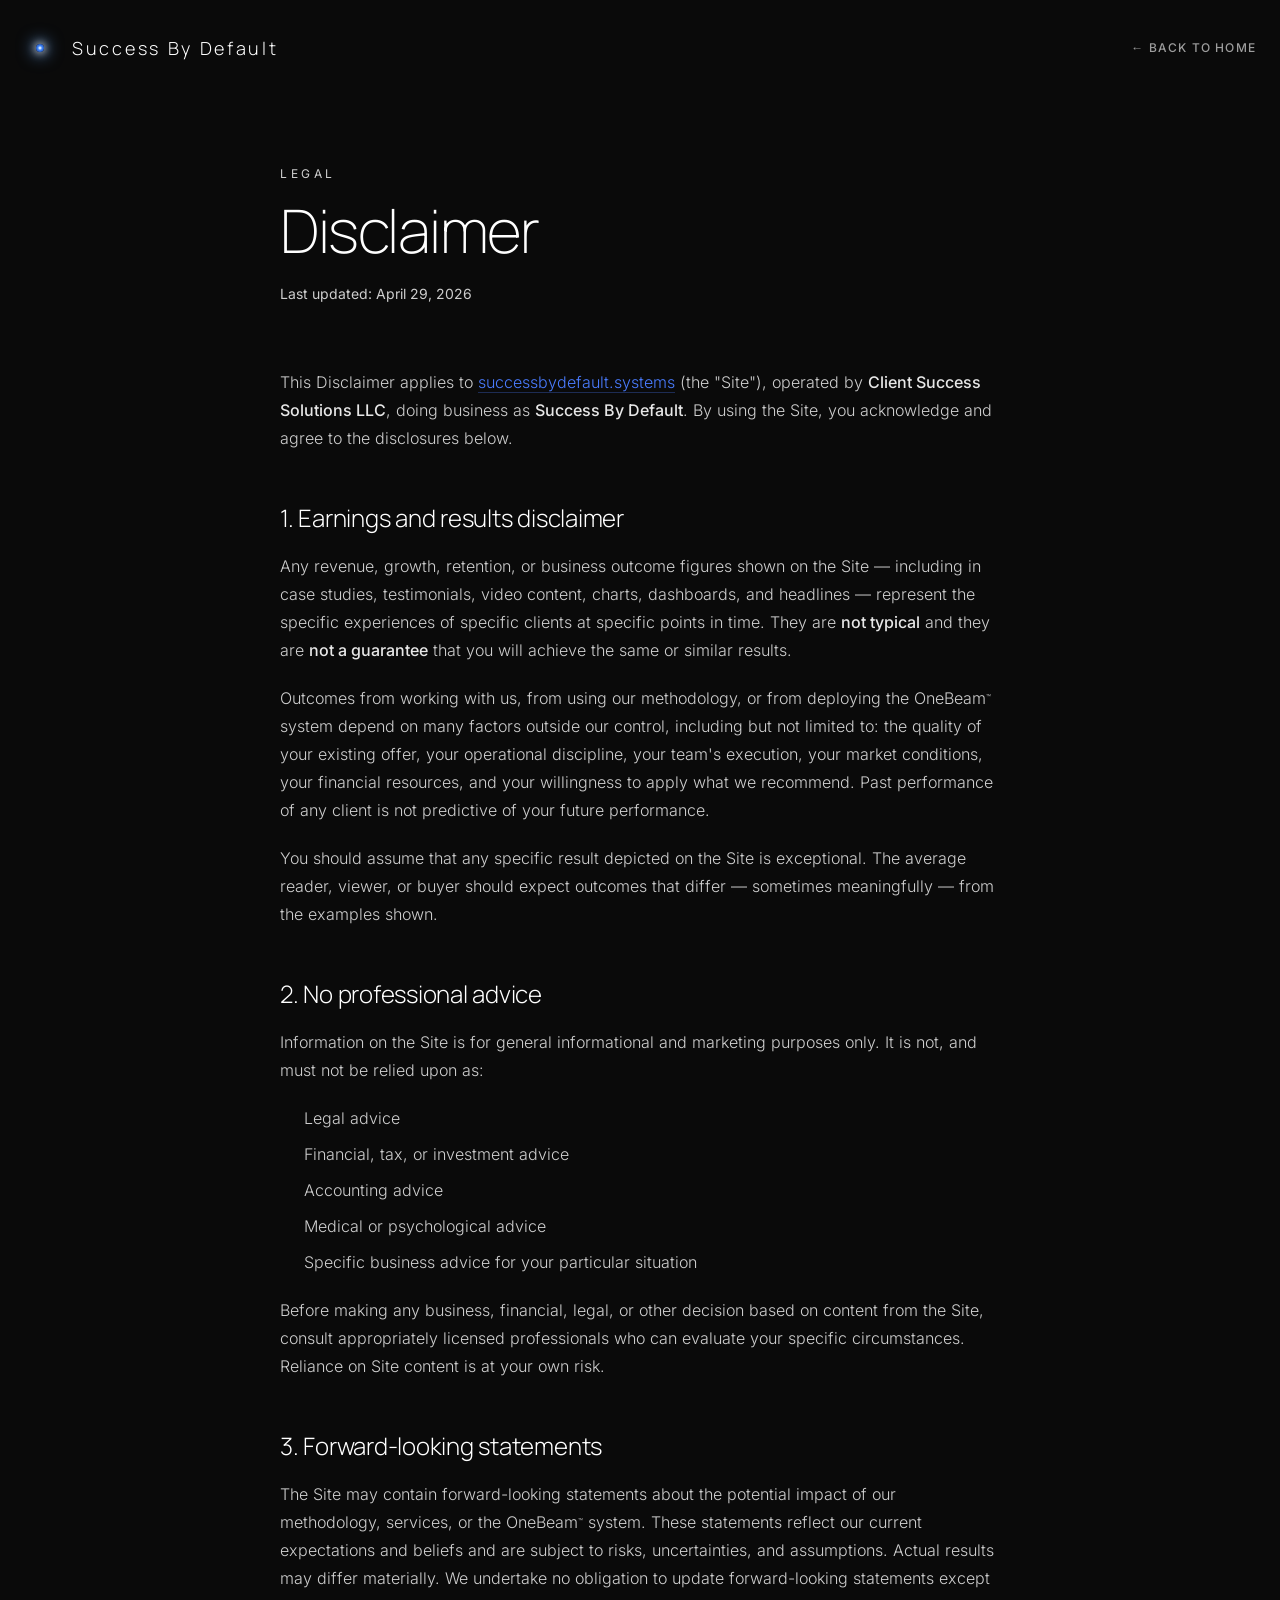
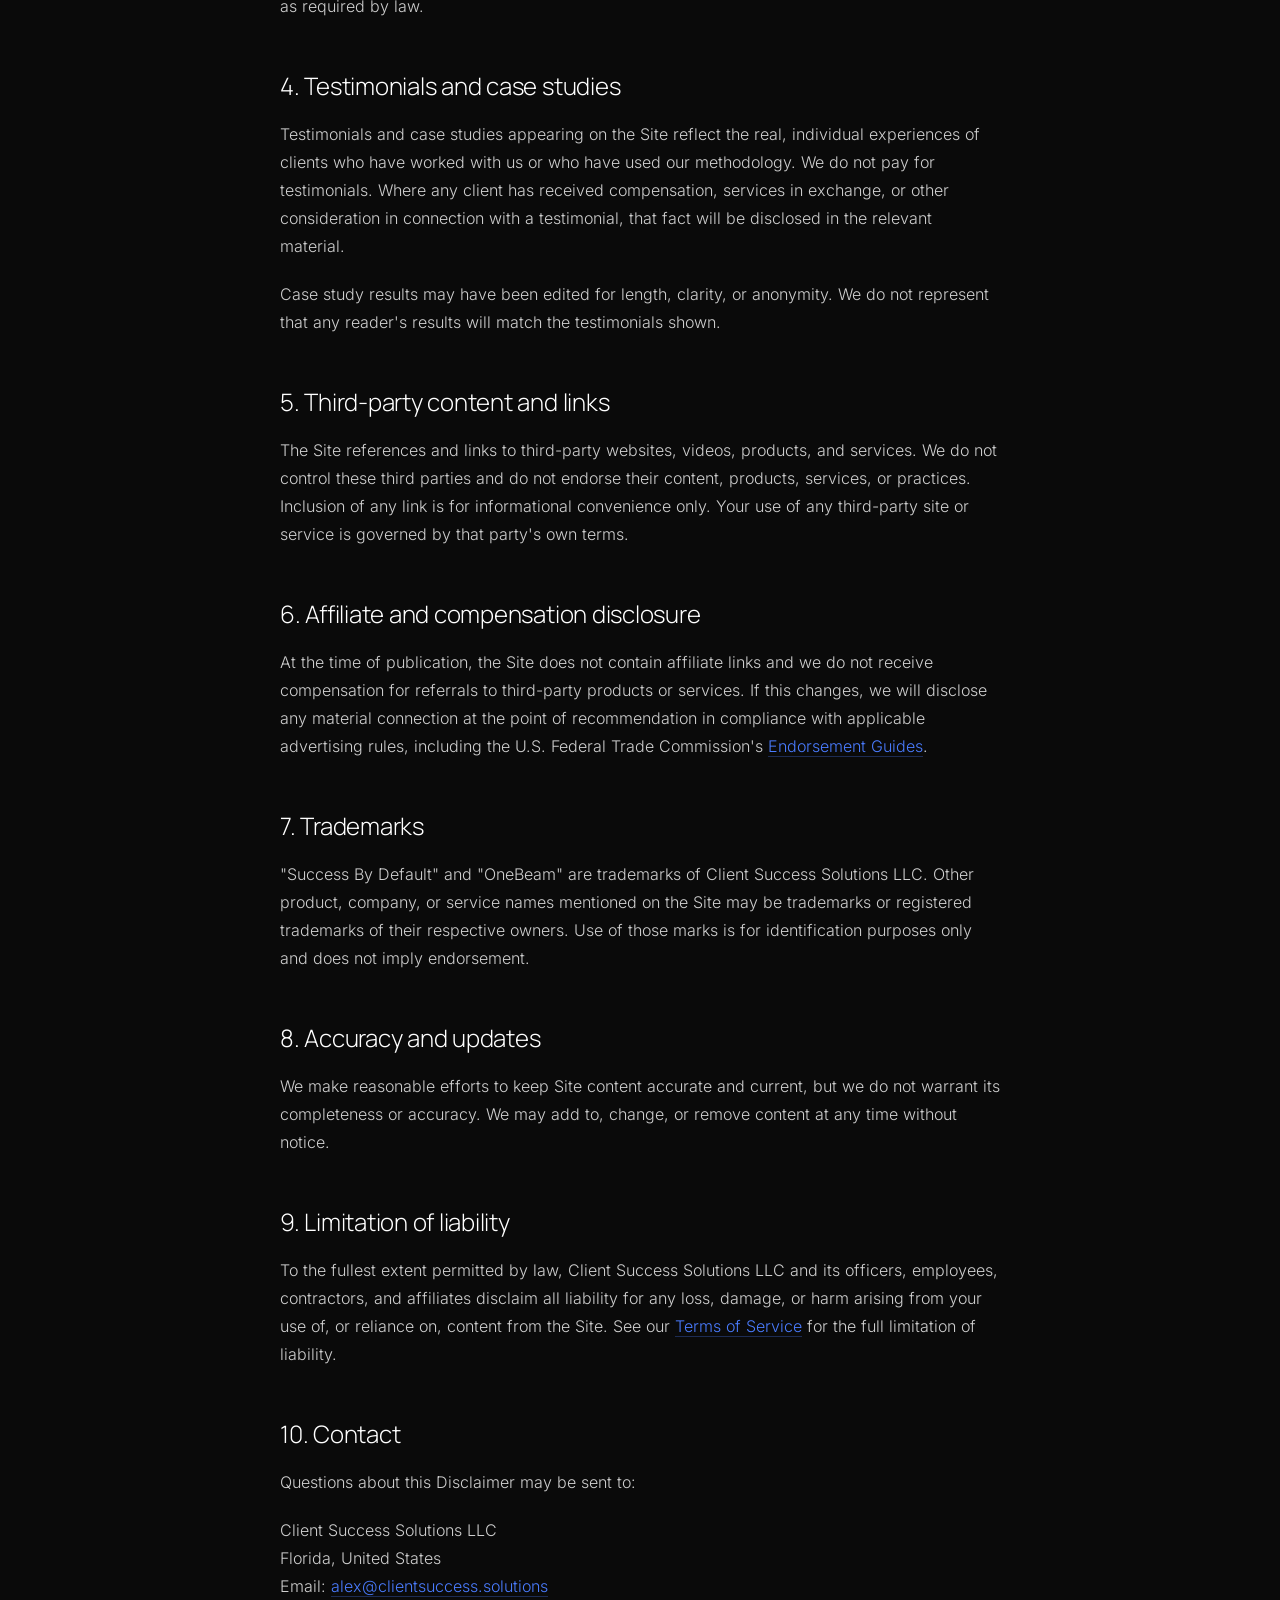
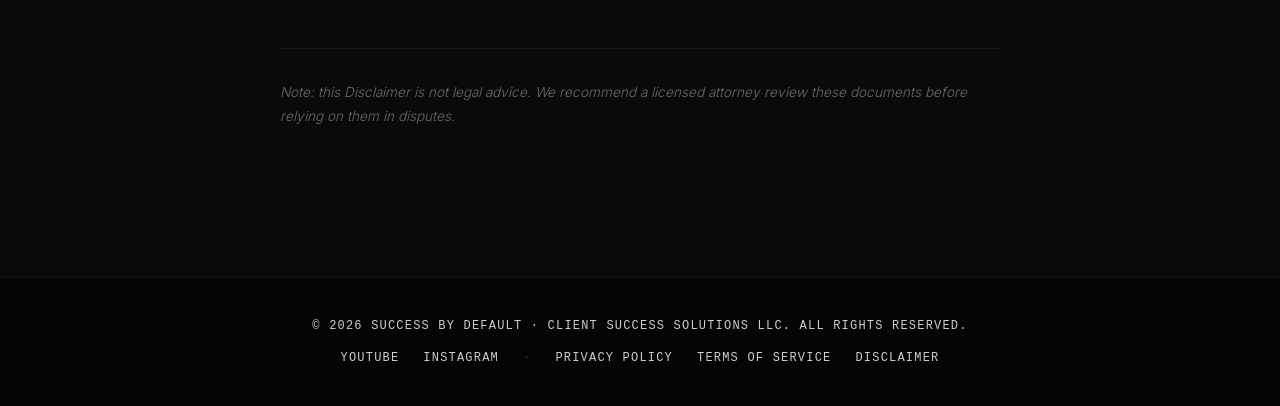
==== commit 52c612d3: "Rename Kairos to OneBeam site-wide (18 mentions across index, terms, disclaimer) Co-Authored-By: Cla" ====
--- a/disclaimer.html
+++ b/disclaimer.html
@@ -62,7 +62,7 @@
 
       <h2>1. Earnings and results disclaimer</h2>
       <p>Any revenue, growth, retention, or business outcome figures shown on the Site — including in case studies, testimonials, video content, charts, dashboards, and headlines — represent the specific experiences of specific clients at specific points in time. They are <strong>not typical</strong> and they are <strong>not a guarantee</strong> that you will achieve the same or similar results.</p>
-      <p>Outcomes from working with us, from using our methodology, or from deploying the Kairos<sup style="font-size:0.5em;">™</sup> system depend on many factors outside our control, including but not limited to: the quality of your existing offer, your operational discipline, your team's execution, your market conditions, your financial resources, and your willingness to apply what we recommend. Past performance of any client is not predictive of your future performance.</p>
+      <p>Outcomes from working with us, from using our methodology, or from deploying the OneBeam<sup style="font-size:0.5em;">™</sup> system depend on many factors outside our control, including but not limited to: the quality of your existing offer, your operational discipline, your team's execution, your market conditions, your financial resources, and your willingness to apply what we recommend. Past performance of any client is not predictive of your future performance.</p>
       <p>You should assume that any specific result depicted on the Site is exceptional. The average reader, viewer, or buyer should expect outcomes that differ — sometimes meaningfully — from the examples shown.</p>
 
       <h2>2. No professional advice</h2>
@@ -77,7 +77,7 @@
       <p>Before making any business, financial, legal, or other decision based on content from the Site, consult appropriately licensed professionals who can evaluate your specific circumstances. Reliance on Site content is at your own risk.</p>
 
       <h2>3. Forward-looking statements</h2>
-      <p>The Site may contain forward-looking statements about the potential impact of our methodology, services, or the Kairos<sup style="font-size:0.5em;">™</sup> system. These statements reflect our current expectations and beliefs and are subject to risks, uncertainties, and assumptions. Actual results may differ materially. We undertake no obligation to update forward-looking statements except as required by law.</p>
+      <p>The Site may contain forward-looking statements about the potential impact of our methodology, services, or the OneBeam<sup style="font-size:0.5em;">™</sup> system. These statements reflect our current expectations and beliefs and are subject to risks, uncertainties, and assumptions. Actual results may differ materially. We undertake no obligation to update forward-looking statements except as required by law.</p>
 
       <h2>4. Testimonials and case studies</h2>
       <p>Testimonials and case studies appearing on the Site reflect the real, individual experiences of clients who have worked with us or who have used our methodology. We do not pay for testimonials. Where any client has received compensation, services in exchange, or other consideration in connection with a testimonial, that fact will be disclosed in the relevant material.</p>
@@ -90,7 +90,7 @@
       <p>At the time of publication, the Site does not contain affiliate links and we do not receive compensation for referrals to third-party products or services. If this changes, we will disclose any material connection at the point of recommendation in compliance with applicable advertising rules, including the U.S. Federal Trade Commission's <a href="https://www.ftc.gov/business-guidance/resources/disclosures-101-social-media-influencers" target="_blank" rel="noopener">Endorsement Guides</a>.</p>
 
       <h2>7. Trademarks</h2>
-      <p>"Success By Default" and "Kairos" are trademarks of Client Success Solutions LLC. Other product, company, or service names mentioned on the Site may be trademarks or registered trademarks of their respective owners. Use of those marks is for identification purposes only and does not imply endorsement.</p>
+      <p>"Success By Default" and "OneBeam" are trademarks of Client Success Solutions LLC. Other product, company, or service names mentioned on the Site may be trademarks or registered trademarks of their respective owners. Use of those marks is for identification purposes only and does not imply endorsement.</p>
 
       <h2>8. Accuracy and updates</h2>
       <p>We make reasonable efforts to keep Site content accurate and current, but we do not warrant its completeness or accuracy. We may add to, change, or remove content at any time without notice.</p>
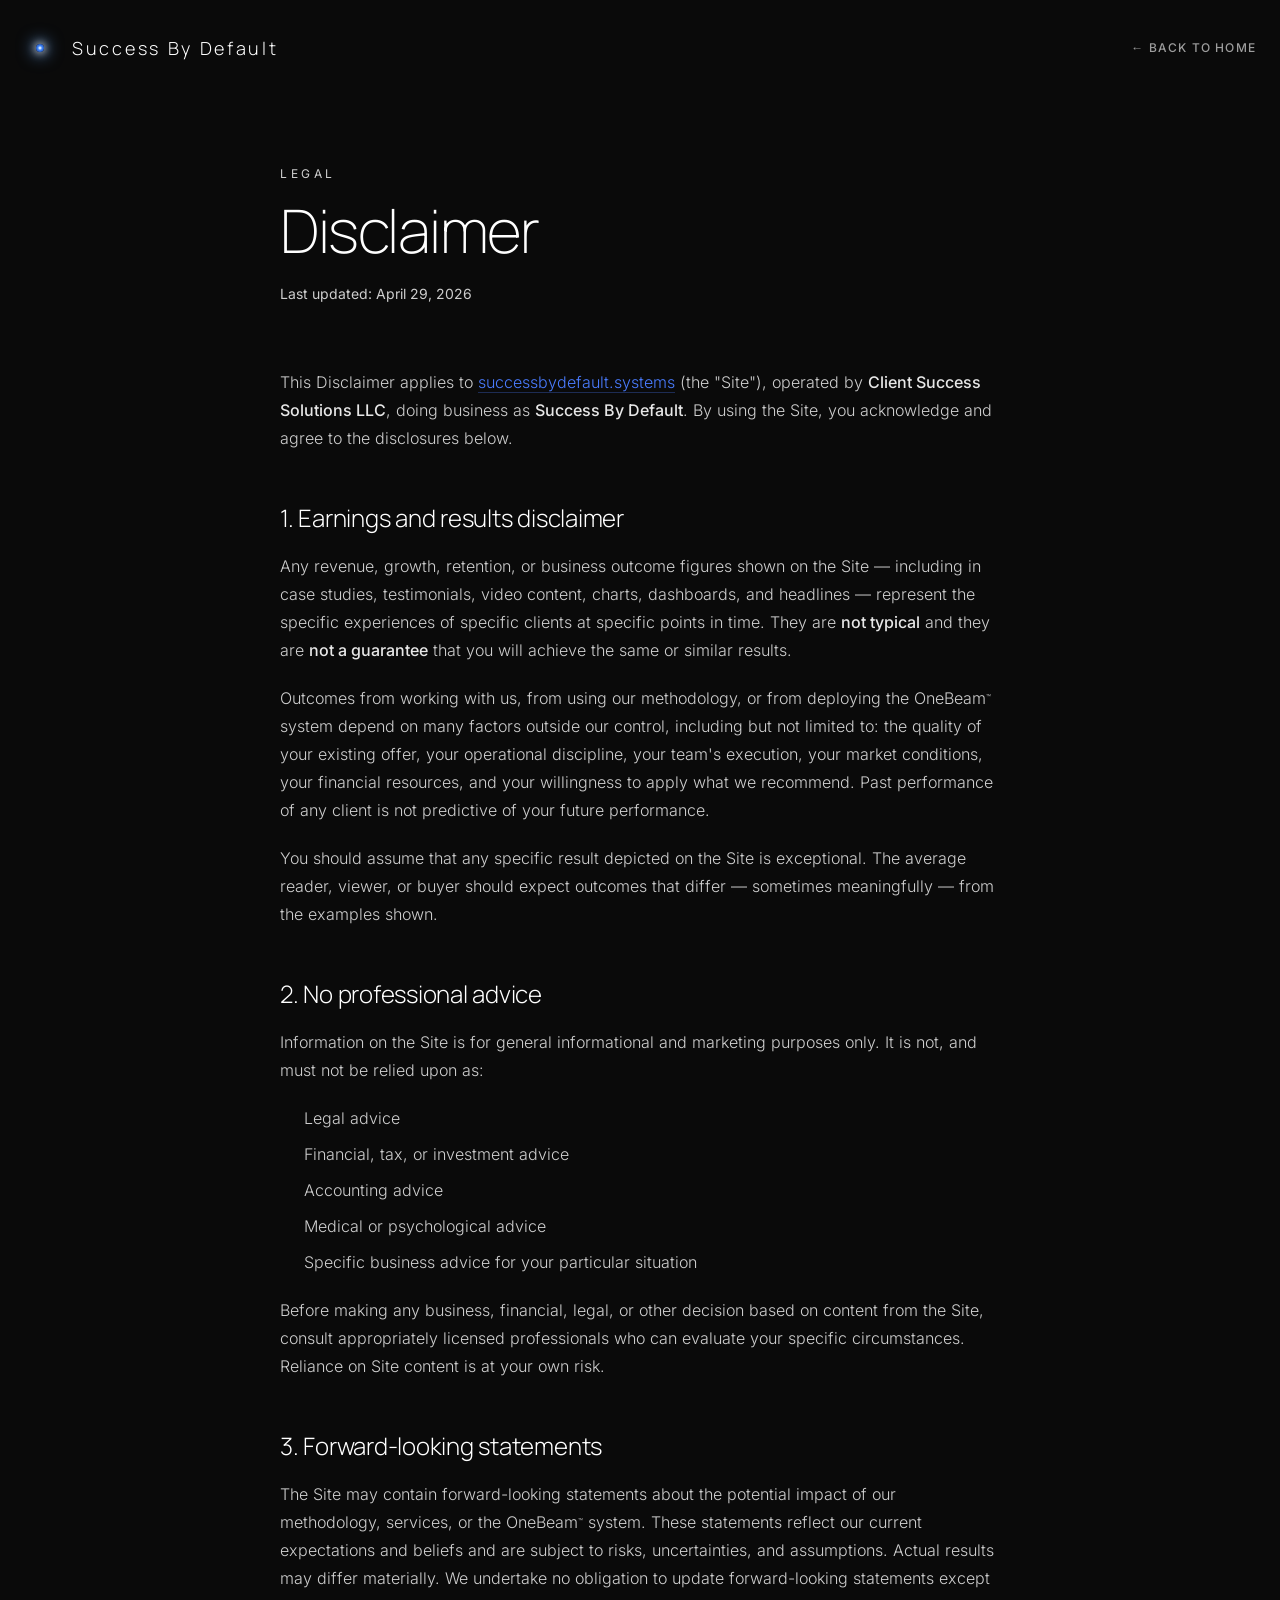
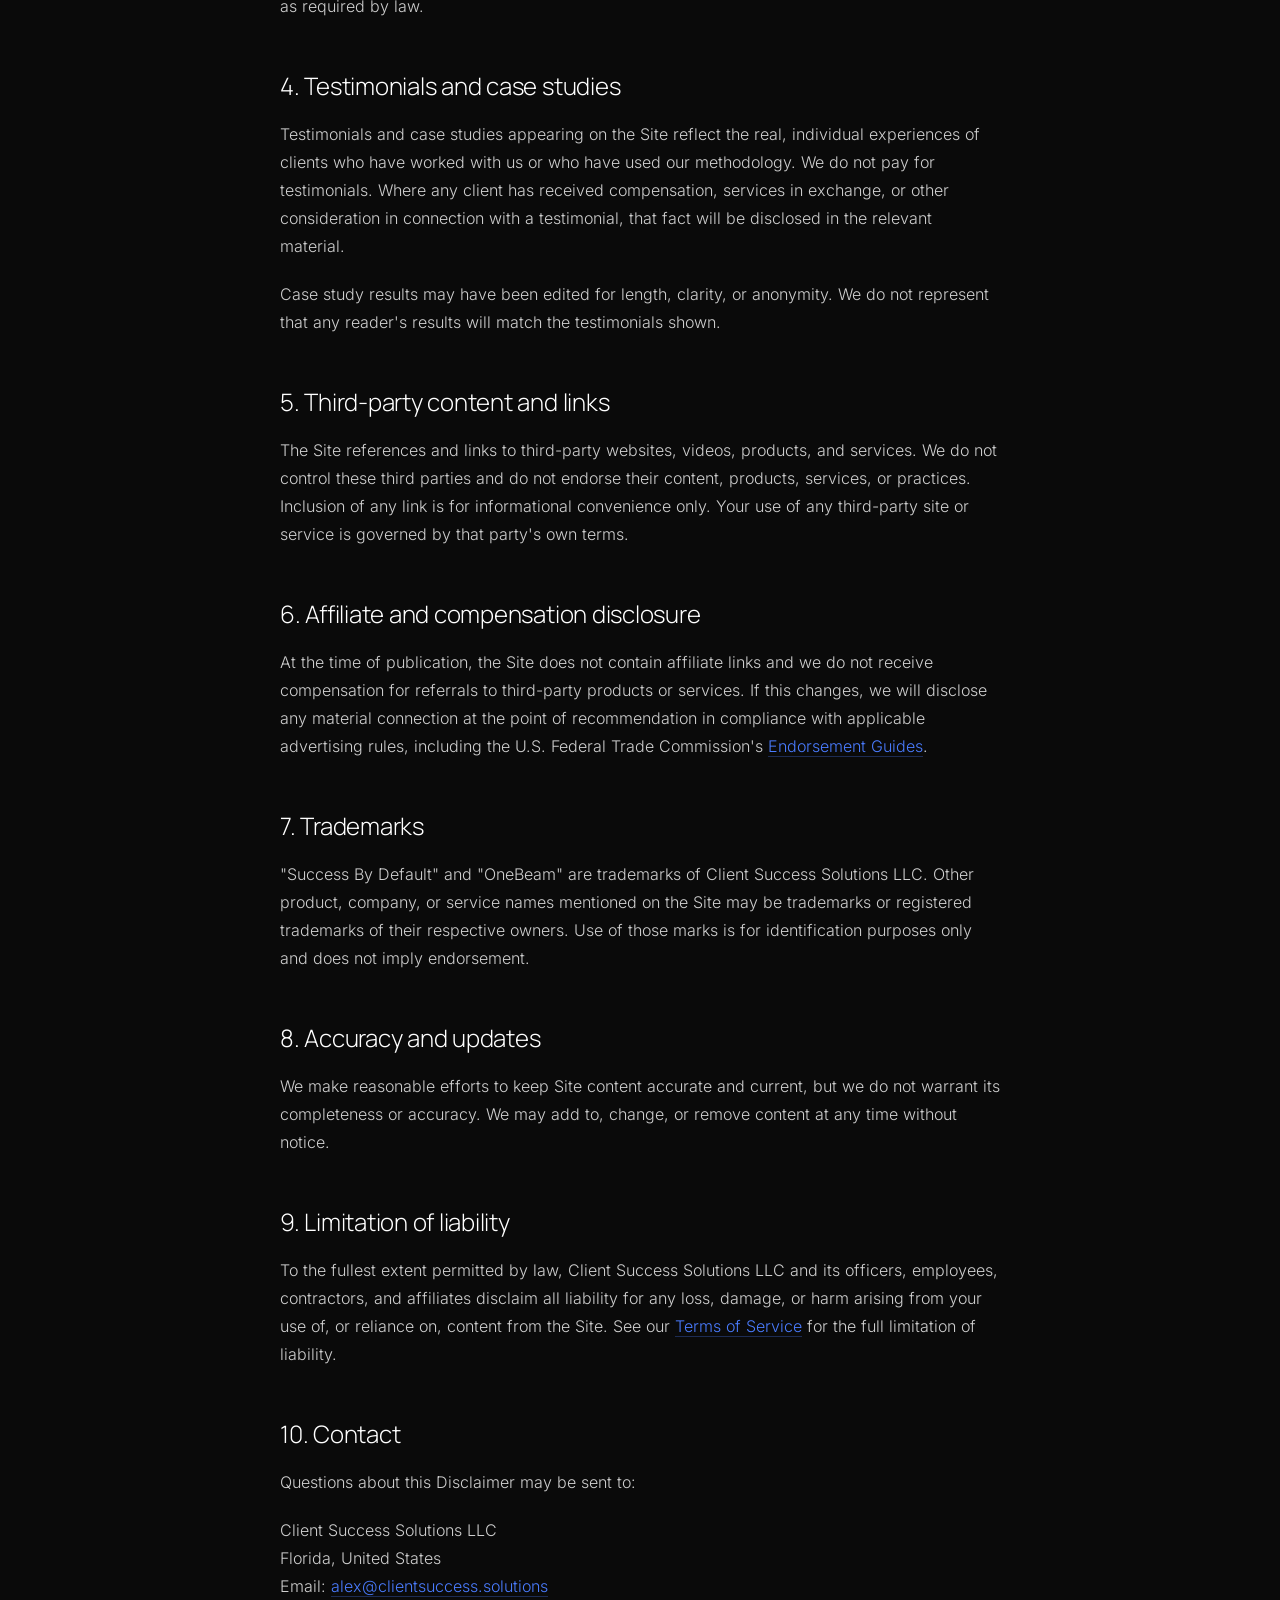
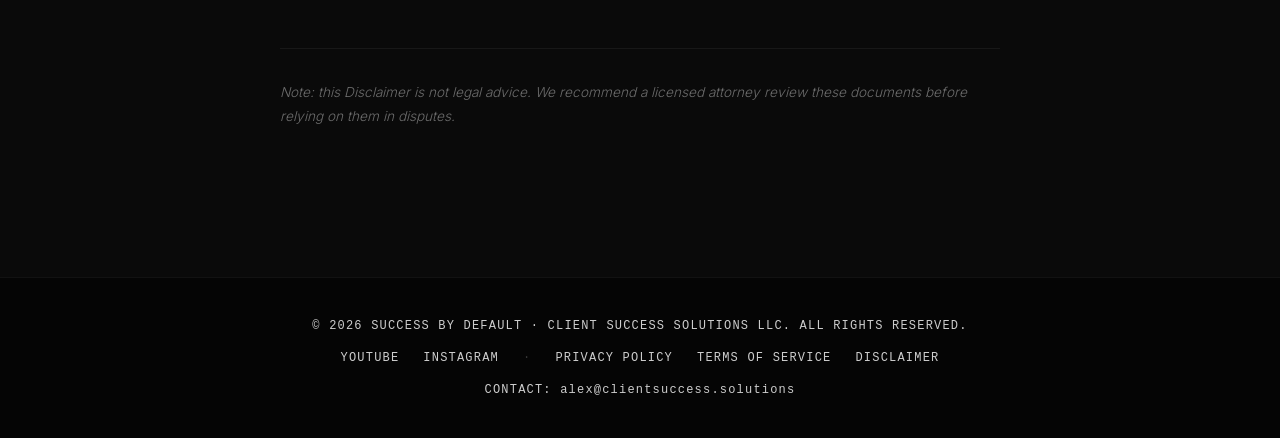
==== commit d1bc04b4: "Stripe website compliance: refunds/disputes section in terms, contact email in every footer Stripe a" ====
--- a/disclaimer.html
+++ b/disclaimer.html
@@ -120,6 +120,7 @@
         <a href="/terms" class="hover:text-white transition-colors">Terms of Service</a>
         <a href="/disclaimer" class="hover:text-white transition-colors">Disclaimer</a>
       </div>
+      <div>Contact: <a href="mailto:alex@clientsuccess.solutions" class="hover:text-white transition-colors" style="text-transform:none">alex@clientsuccess.solutions</a></div>
     </div>
   </footer>
 
